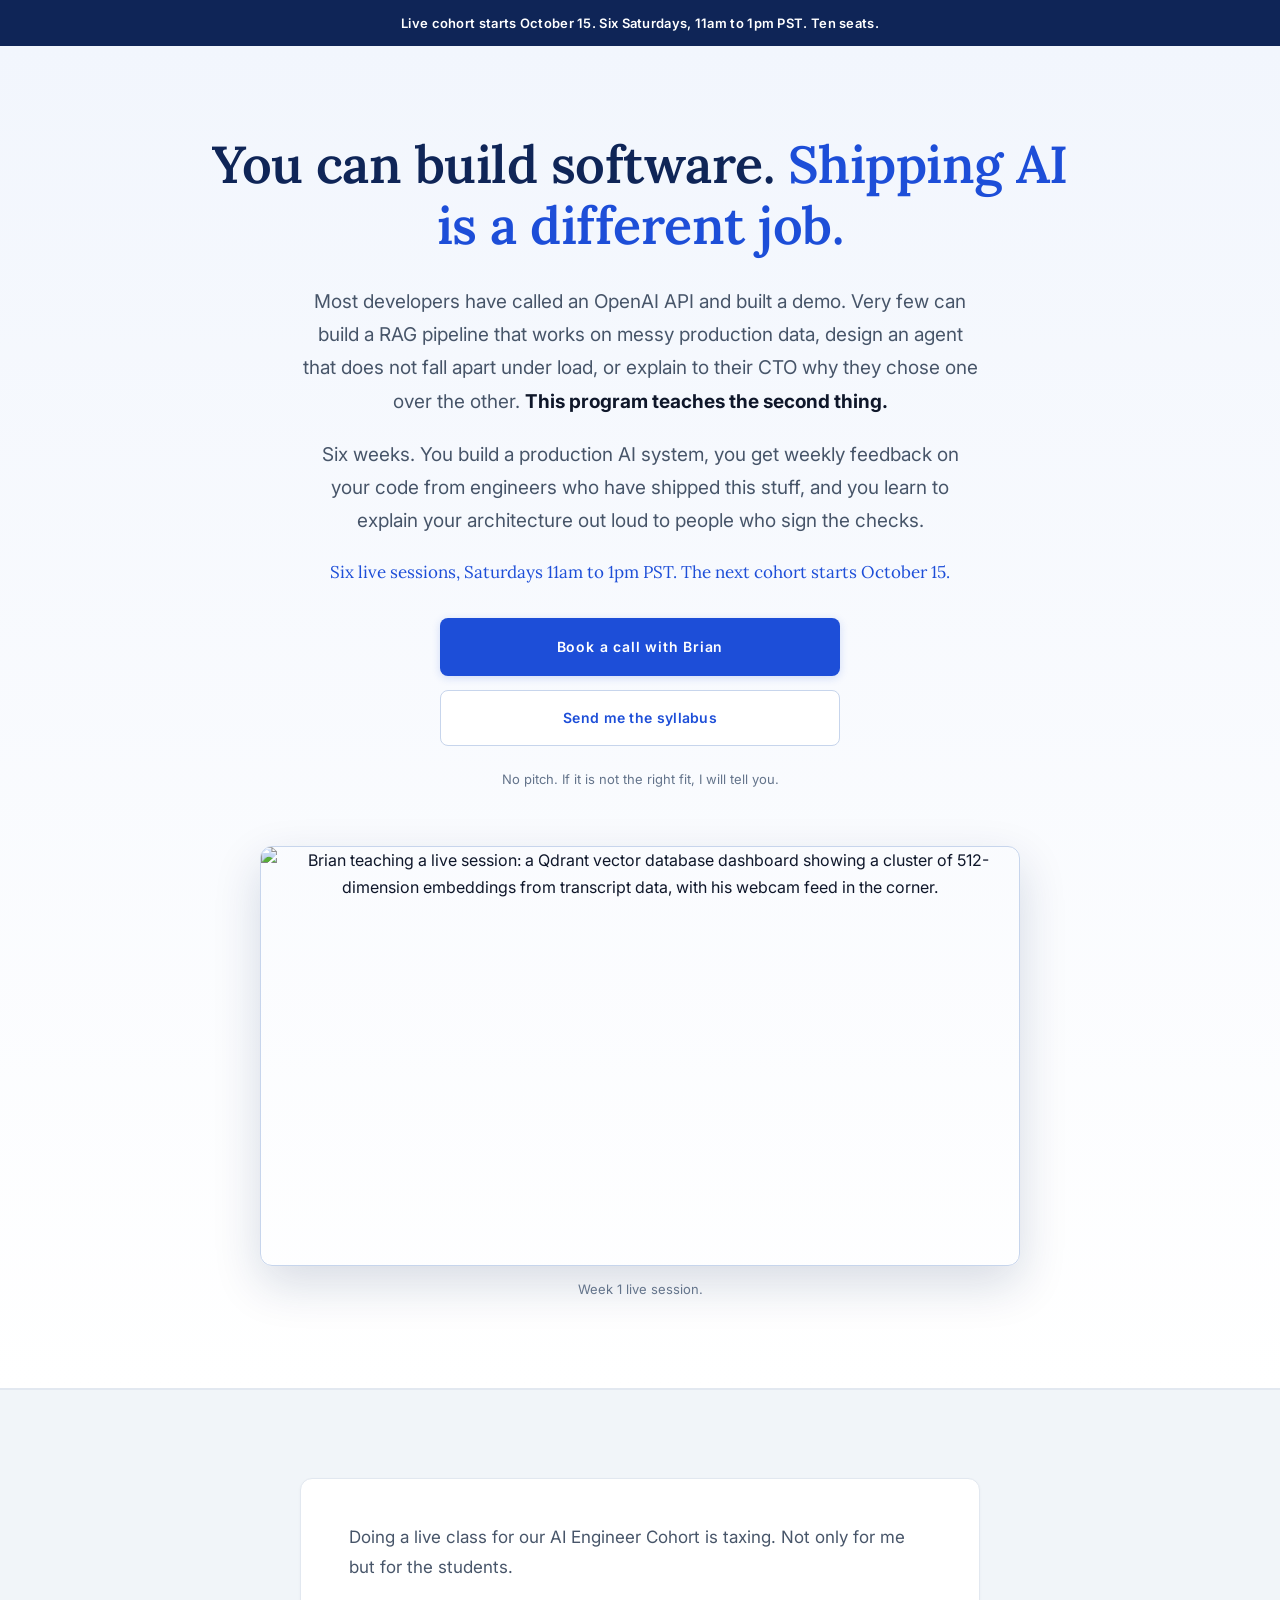
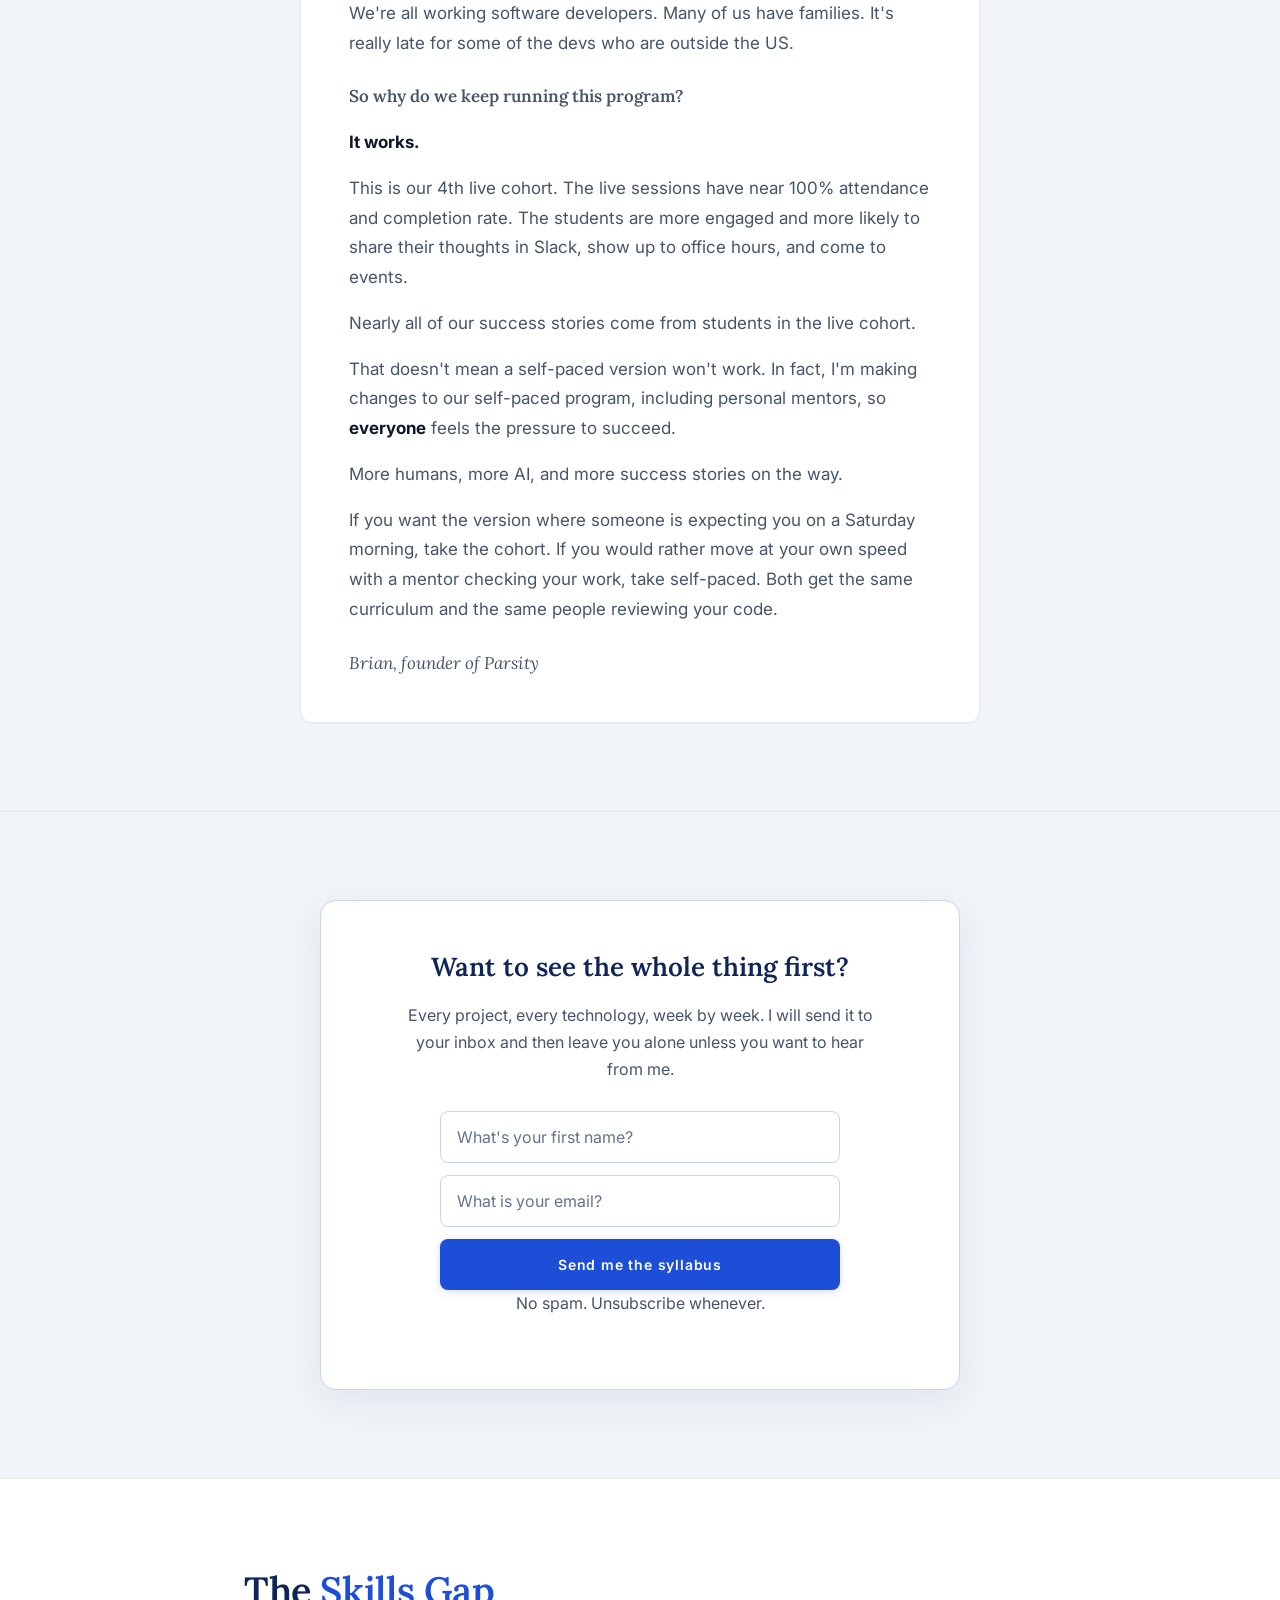
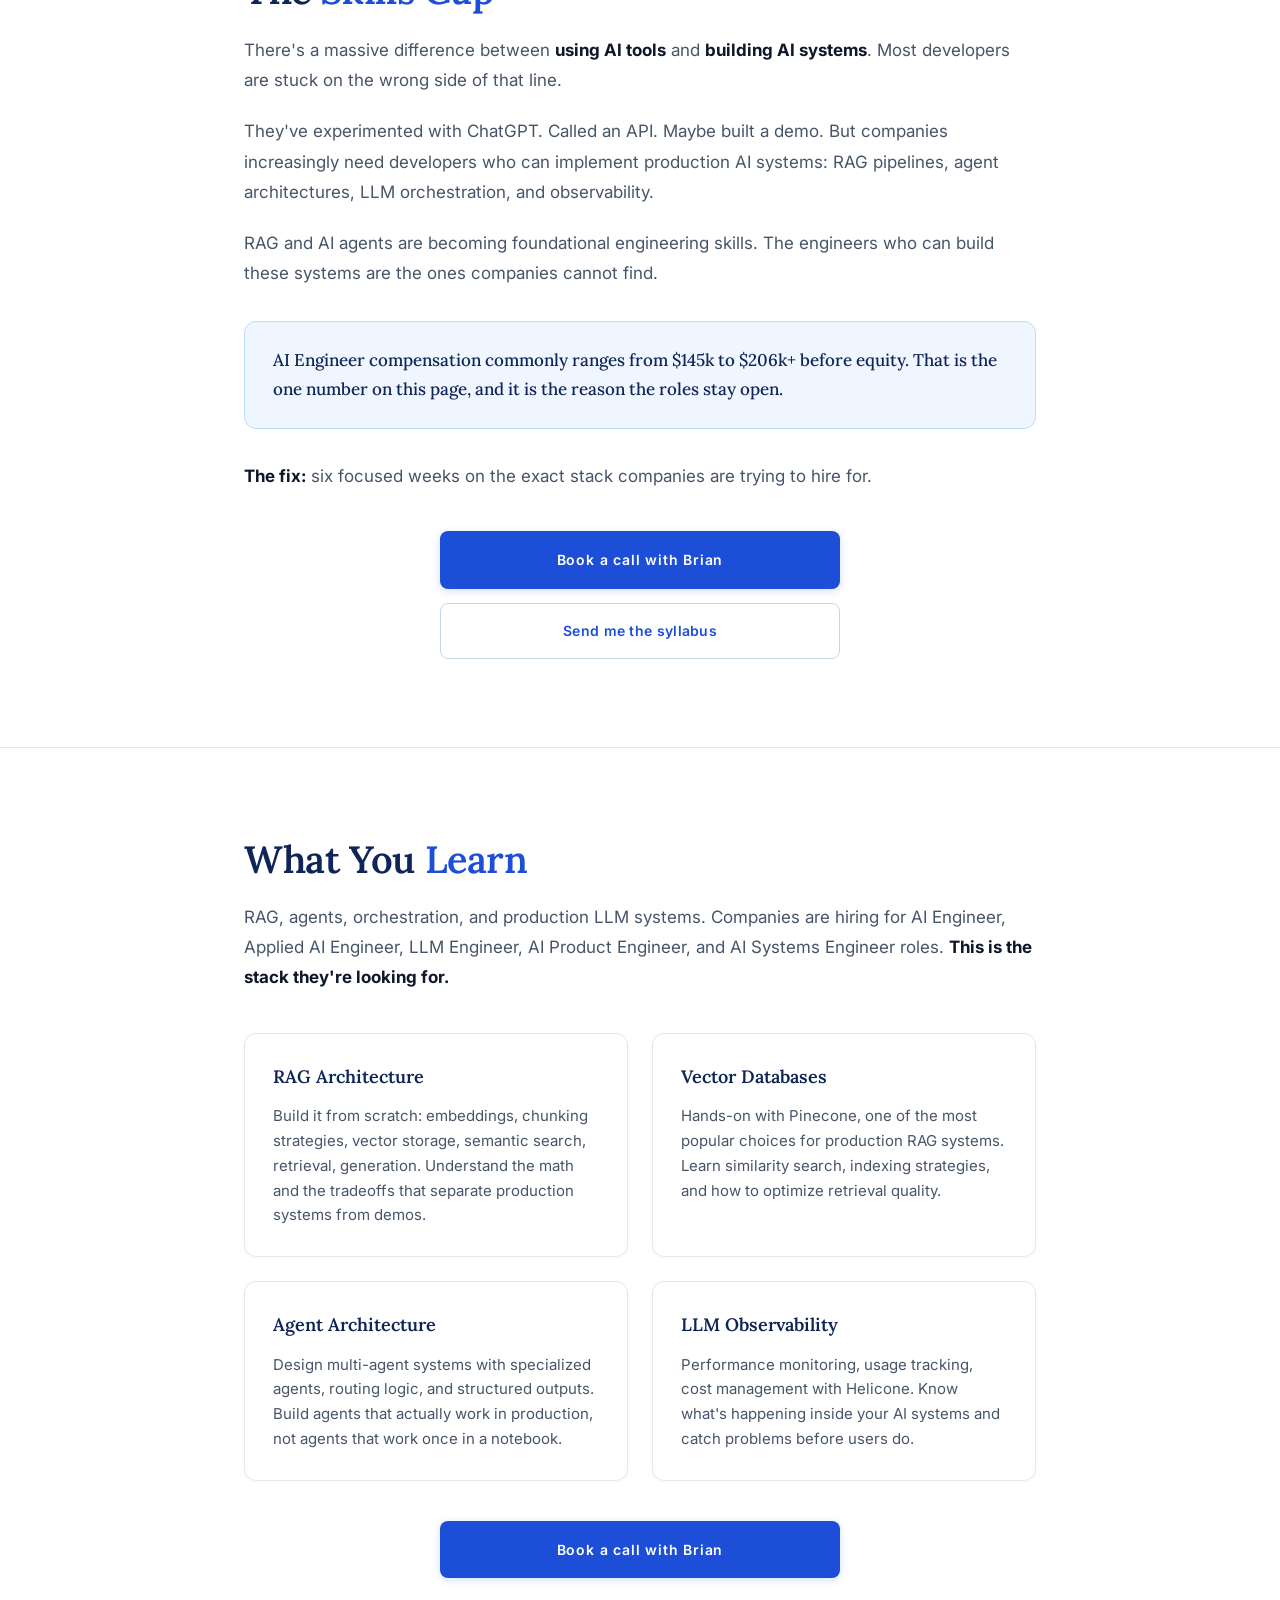
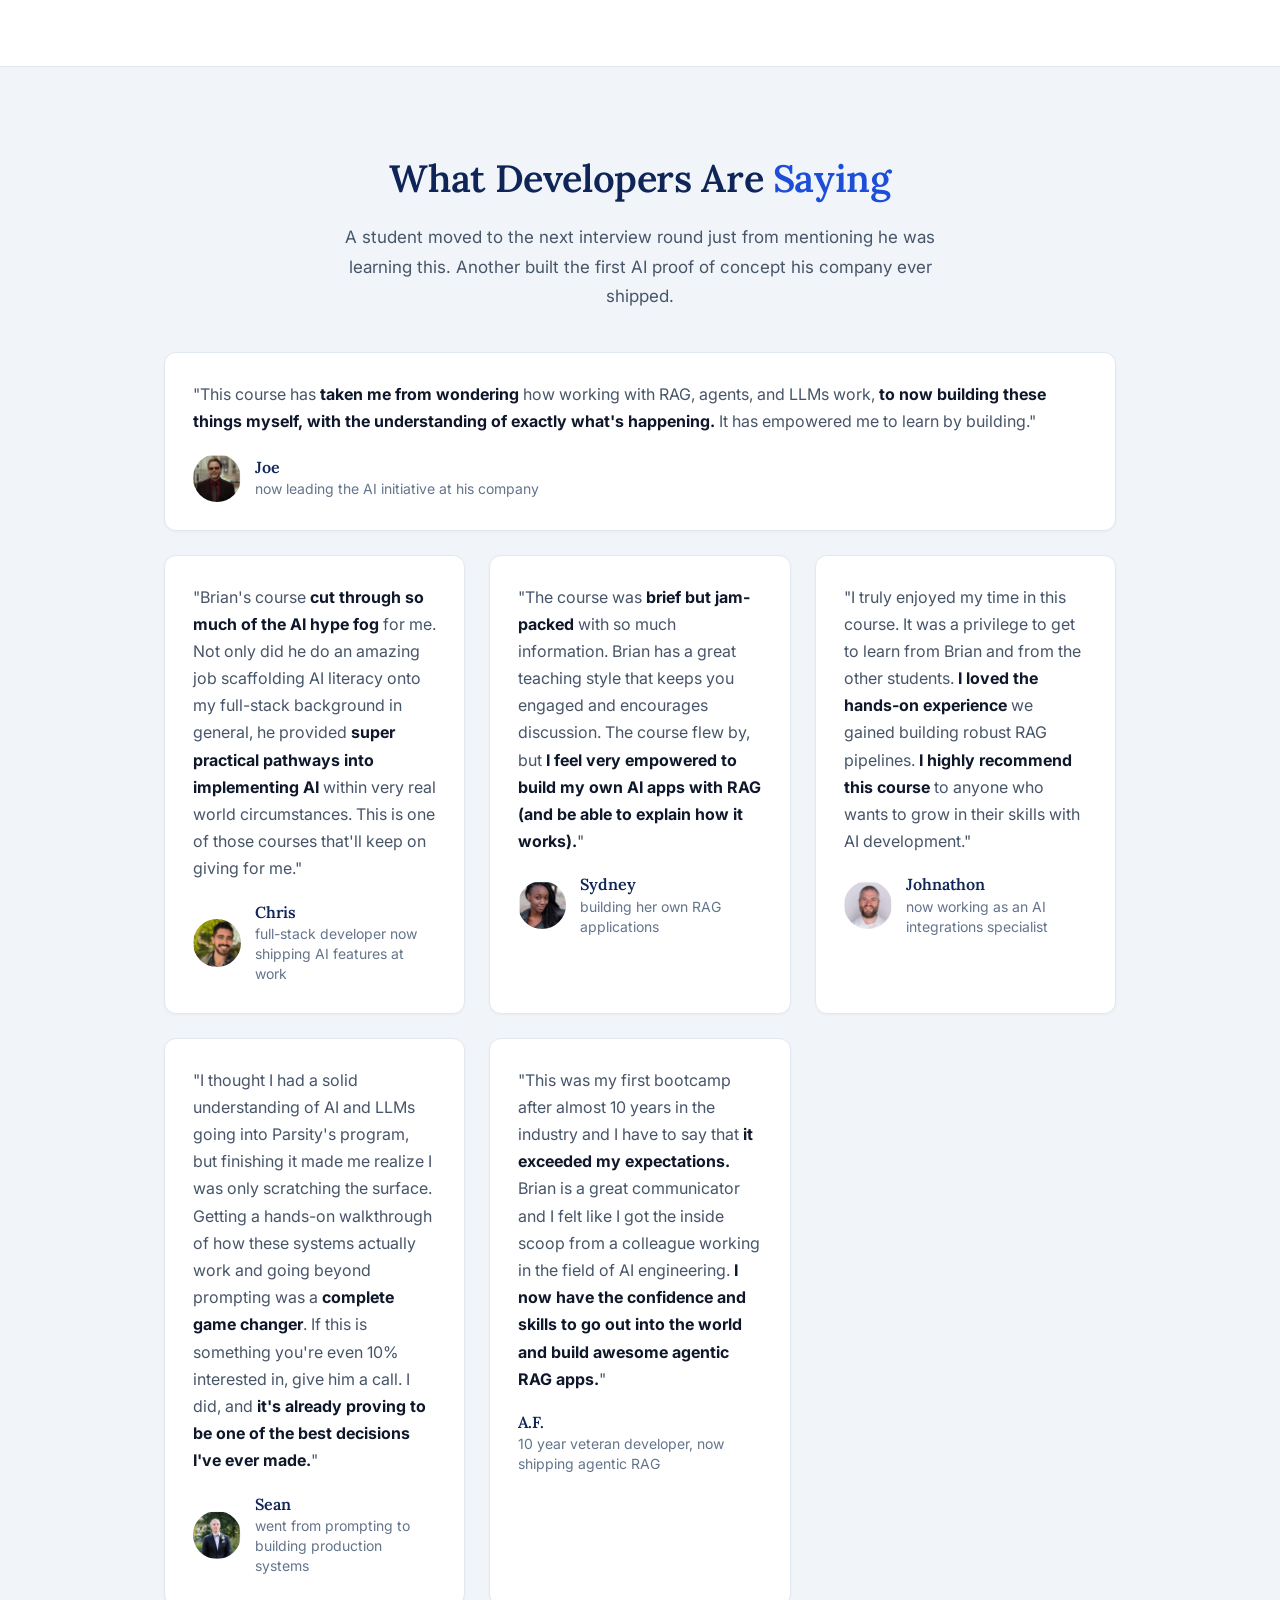
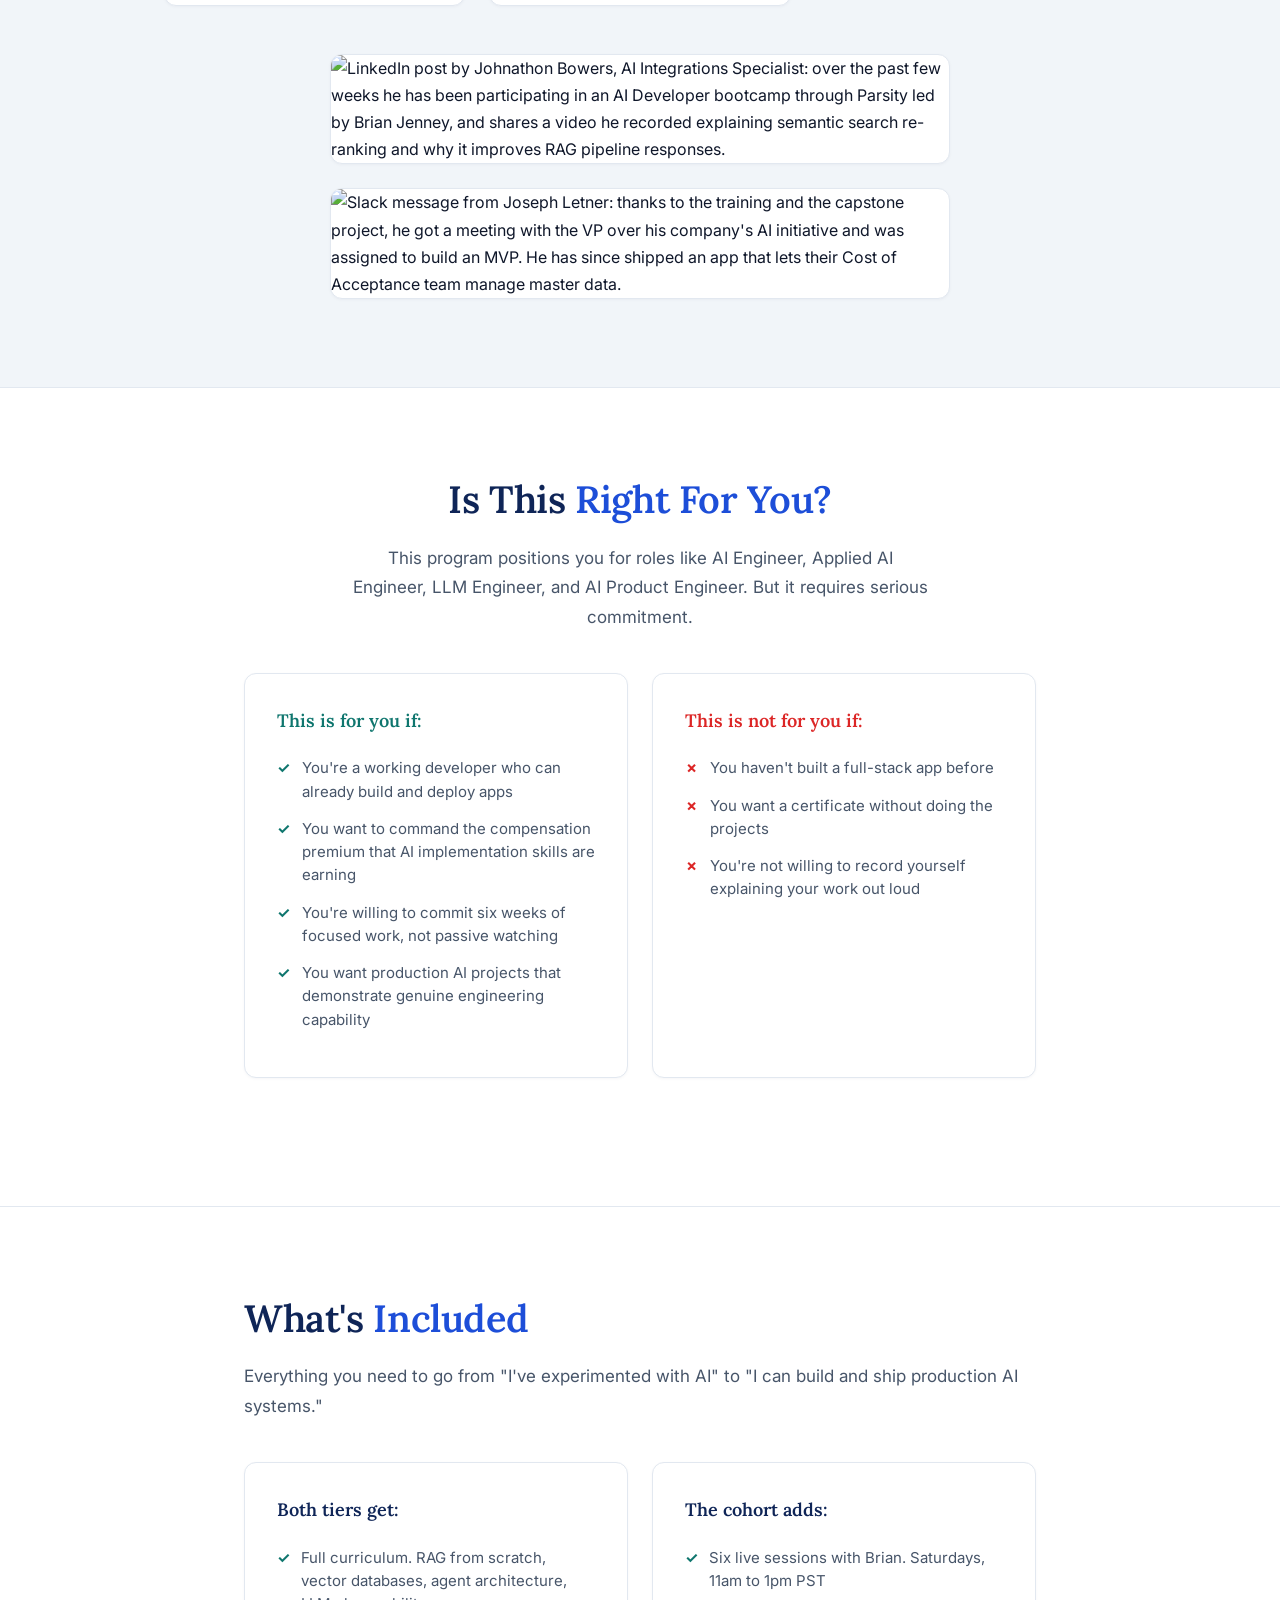
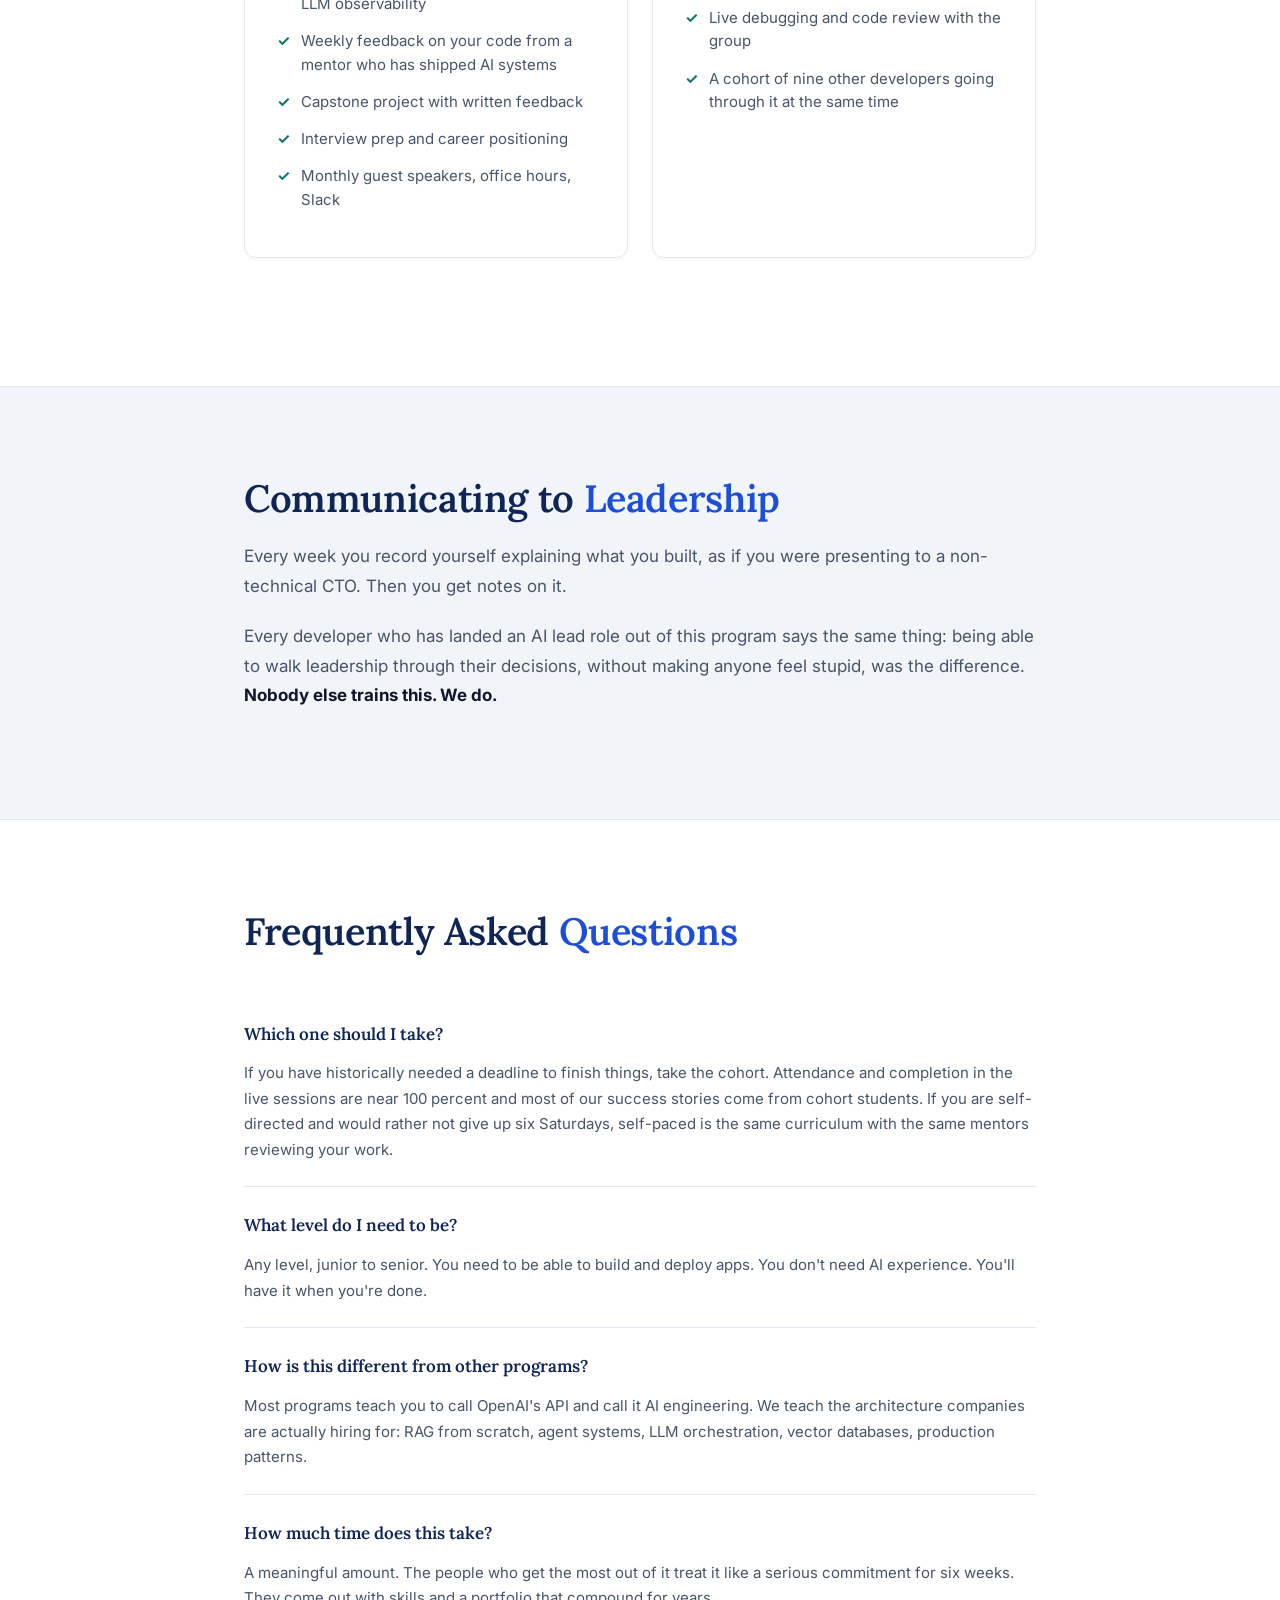
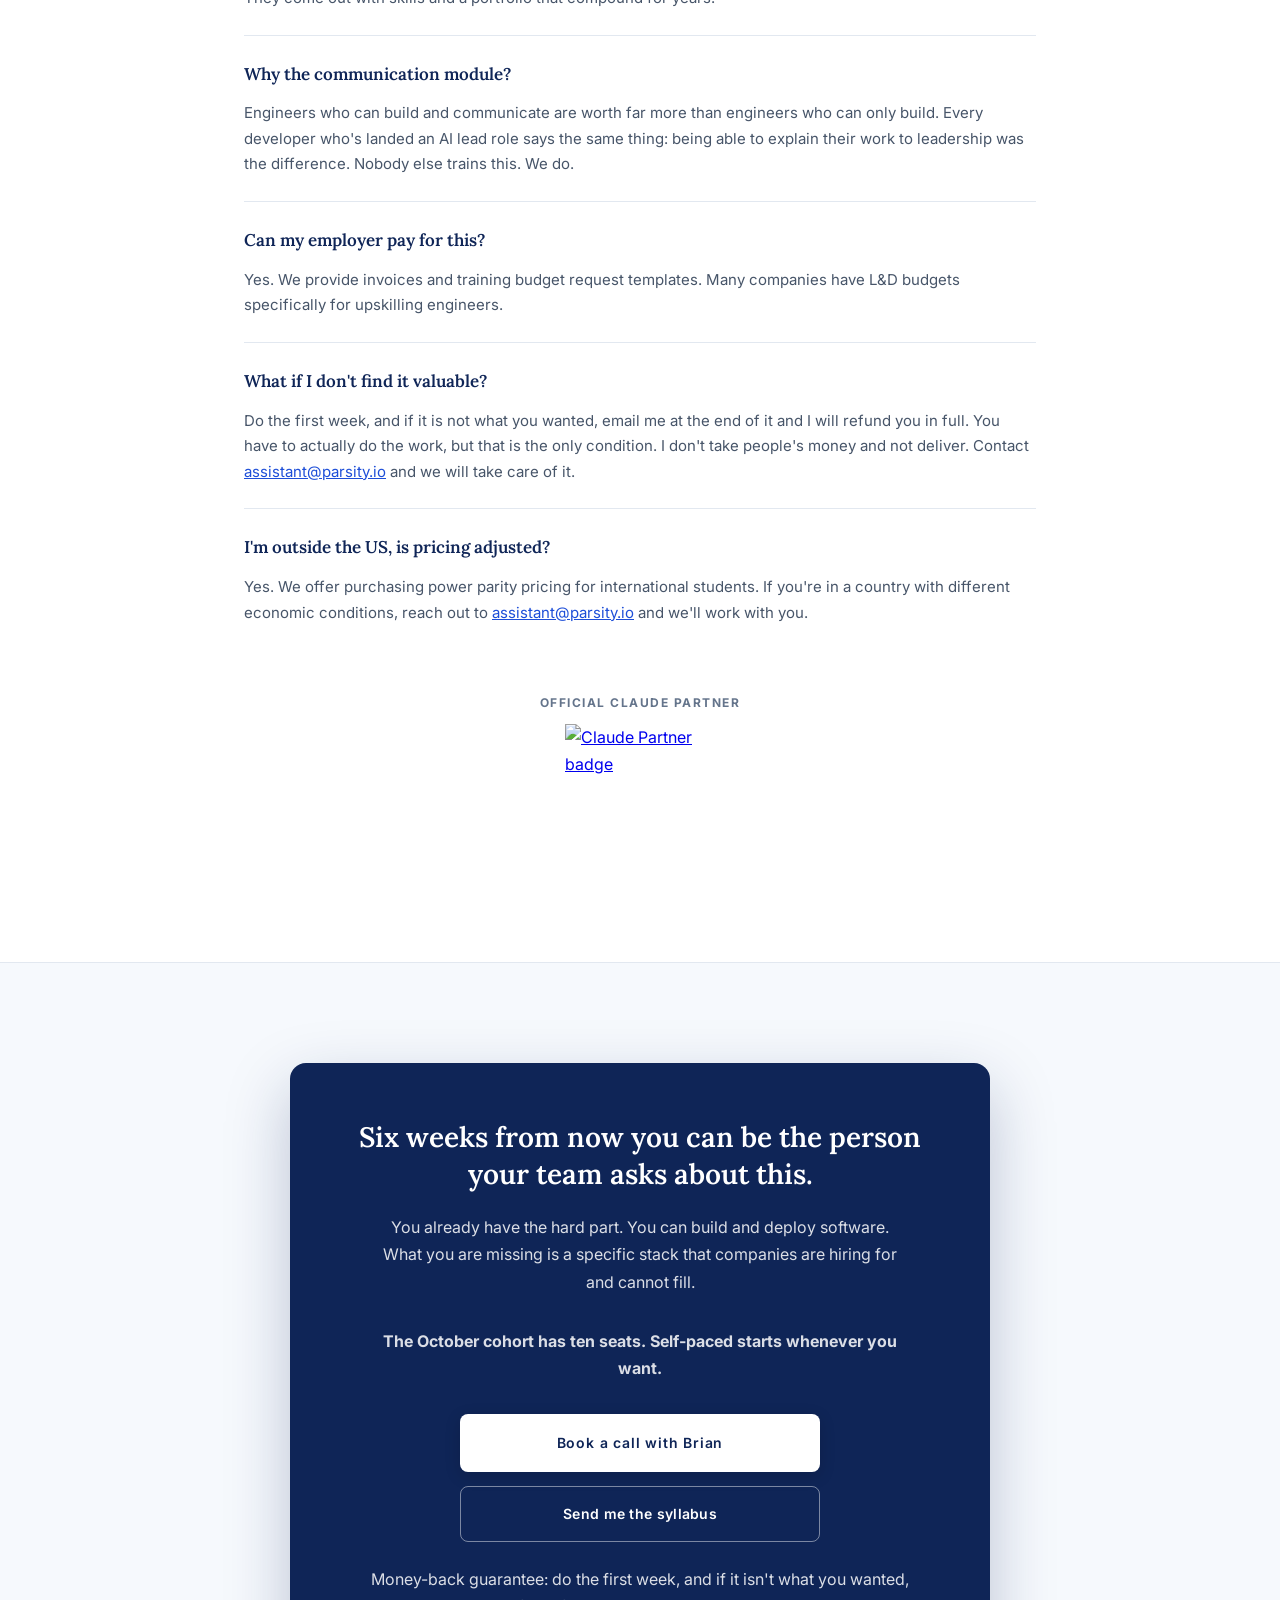
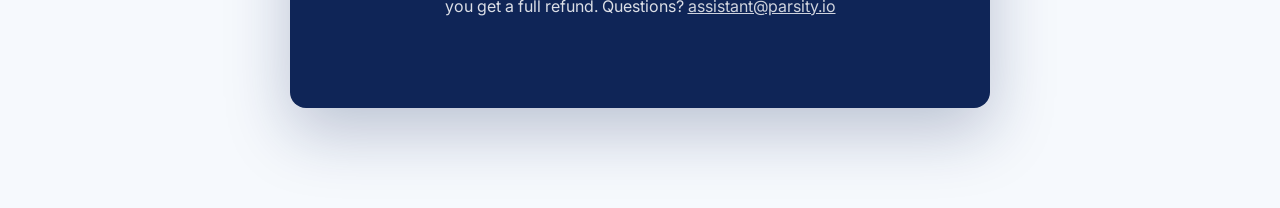
==== index.html @ 7405cf22 "Shorten hero caption to 'Week 1 live session.' Co-Authored-By: Claude Opus 5 (1M context) <noreply@a" ====
<!doctype html>
<html lang="en">
	<head>
		<meta charset="UTF-8" />
		<meta name="viewport" content="width=device-width, initial-scale=1.0" />
		<title>AI Engineering Sprint | Parsity</title>
		<link rel="preconnect" href="https://fonts.googleapis.com" />
		<link rel="preconnect" href="https://fonts.gstatic.com" crossorigin />
		<link
			href="https://fonts.googleapis.com/css2?family=Lora:ital,wght@0,500;0,600;0,700;1,500&family=Inter:wght@400;500;600;700&display=swap"
			rel="stylesheet"
		/>
		<style>
			:root {
				--accent: #1d4ed8;
				--accent-hover: #1e40af;
				--accent-dim: #eff6ff;
				--accent-mid: #bfdbfe;
				--accent-glow: rgba(29, 78, 216, 0.18);
				--secondary: #0f766e;
				--navy: #0f2557;
				--navy-2: #1e3a8a;
				--bg: #ffffff;
				--bg2: #ffffff;
				--bg3: #f1f5f9;
				--surface: #f8fafc;
				--surface-hover: #eff6ff;
				--text: #0f172a;
				--text2: #475569;
				--muted: #64748b;
				--border: #c7d5ec;
				--border-subtle: #e2e8f0;
				--gradient-start: #1d4ed8;
				--gradient-end: #1e3a8a;
				--serif: 'Lora', Georgia, 'Times New Roman', serif;
				--sans: 'Inter', -apple-system, BlinkMacSystemFont, 'Segoe UI', sans-serif;
				--mono: var(--sans);
				--warning: #b45309;
			}

			* {
				margin: 0;
				padding: 0;
				box-sizing: border-box;
			}
			html {
				scroll-behavior: smooth;
			}

			body {
				background: var(--bg);
				color: var(--text);
				font-family: var(--sans);
				line-height: 1.7;
				min-height: 100vh;
			}

			/* ── ANNOUNCE BAR ── */
			.announce-bar {
				background: var(--navy);
				padding: 12px 24px;
				text-align: center;
				font-family: var(--sans);
				font-size: 13px;
				font-weight: 600;
				letter-spacing: 0.3px;
				color: #ffffff;
			}

			.container {
				max-width: 840px;
				margin: 0 auto;
				padding: 0 24px;
			}
			.container-wide {
				max-width: 1000px;
				margin: 0 auto;
				padding: 0 24px;
			}

			/* ── HERO ── */
			.hero {
				padding: 88px 0;
				text-align: center;
				background: linear-gradient(180deg, #f2f6fd 0%, #ffffff 100%);
				border-bottom: 1px solid var(--border-subtle);
			}
			.hero-media {
				max-width: 760px;
				margin: 56px auto 0;
			}
			.hero-media img {
				display: block;
				width: 100%;
				height: auto;
				border: 1px solid var(--border);
				border-radius: 12px;
				box-shadow: 0 18px 48px rgba(15, 37, 87, 0.16);
			}
			.hero-media figcaption {
				margin-top: 12px;
				font-size: 13px;
				color: var(--muted);
			}

			.hero-headline {
				font-family: var(--serif);
				font-size: clamp(30px, 5vw, 52px);
				font-weight: 600;
				line-height: 1.18;
				letter-spacing: -0.01em;
				color: var(--navy);
				margin-bottom: 28px;
				max-width: 900px;
				margin-left: auto;
				margin-right: auto;
			}
			.hero-headline .gradient {
				color: var(--accent);
			}

			.hero-sub {
				font-size: clamp(17px, 2.2vw, 19px);
				color: var(--text2);
				max-width: 680px;
				margin: 0 auto 20px;
				line-height: 1.75;
			}
			.hero-sub strong {
				color: var(--text);
			}

			.hero-price {
				font-family: var(--serif);
				font-size: 17px;
				color: var(--accent);
				margin-bottom: 32px;
			}

			/* ── CTA BUTTONS ── */
			.cta-group {
				display: flex;
				flex-direction: column;
				align-items: center;
				gap: 14px;
				max-width: 400px;
				margin: 0 auto;
			}

			.partner-badge {
				display: flex;
				flex-direction: column;
				align-items: center;
				gap: 10px;
				margin-top: 44px;
			}
			.partner-badge-label {
				font-family: var(--sans);
				font-size: 12px;
				font-weight: 700;
				letter-spacing: 1.5px;
				text-transform: uppercase;
				color: var(--muted);
			}
			.partner-badge-embed {
				transform-origin: top center;
				animation: badge-jingle 5s ease-in-out infinite;
			}
			@keyframes badge-jingle {
				0%, 88%, 100% { transform: rotate(0deg); }
				90% { transform: rotate(-6deg); }
				93% { transform: rotate(5deg); }
				96% { transform: rotate(-3deg); }
				98% { transform: rotate(1.5deg); }
			}
			@media (prefers-reduced-motion: reduce) {
				.partner-badge-embed { animation: none; }
			}

			.cta-btn {
				display: flex;
				align-items: center;
				justify-content: center;
				gap: 10px;
				width: 100%;
				padding: 17px 28px;
				background: var(--accent);
				color: white;
				font-family: var(--sans);
				font-size: 14px;
				font-weight: 600;
				letter-spacing: 0.8px;
				border: none;
				border-radius: 8px;
				cursor: pointer;
				text-decoration: none;
				transition: all 0.2s;
				box-shadow: 0 2px 8px var(--accent-glow);
			}
			.cta-btn:hover {
				background: var(--accent-hover);
				transform: translateY(-1px);
				box-shadow: 0 8px 24px var(--accent-glow);
			}

			.cta-btn-secondary {
				display: flex;
				align-items: center;
				justify-content: center;
				gap: 10px;
				width: 100%;
				padding: 15px 28px;
				background: #ffffff;
				color: var(--accent);
				font-family: var(--sans);
				font-size: 14px;
				font-weight: 600;
				letter-spacing: 0.3px;
				border: 1px solid var(--border);
				border-radius: 8px;
				cursor: pointer;
				text-decoration: none;
				transition: all 0.2s;
			}
			.cta-btn-secondary:hover {
				background: var(--accent-dim);
				border-color: var(--accent);
			}

			.cta-note {
				font-size: 13px;
				color: var(--muted);
				text-align: center;
				margin-top: 8px;
			}

			/* ── SECTIONS ── */
			.section {
				padding: 88px 0;
				border-top: 1px solid var(--border-subtle);
			}

			.section-title {
				font-family: var(--serif);
				font-size: clamp(26px, 4vw, 38px);
				font-weight: 600;
				line-height: 1.25;
				letter-spacing: -0.01em;
				margin-bottom: 20px;
				color: var(--navy);
			}
			.section-title .gradient {
				color: var(--accent);
			}

			.section-text {
				font-size: 17px;
				color: var(--text2);
				margin-bottom: 20px;
				line-height: 1.75;
			}
			.section-text strong {
				color: var(--text);
			}

			/* ── PRICING ── */
			.pricing-grid {
				display: grid;
				grid-template-columns: repeat(auto-fit, minmax(320px, 1fr));
				gap: 24px;
				margin: 44px 0 32px;
				align-items: start;
			}

			.price-card {
				position: relative;
				background: #ffffff;
				border: 1px solid var(--border-subtle);
				border-radius: 14px;
				padding: 36px 32px;
				box-shadow: 0 1px 3px rgba(15, 37, 87, 0.04);
			}
			.price-card.featured {
				border: 2px solid var(--accent);
				box-shadow: 0 16px 44px rgba(15, 37, 87, 0.12);
			}

			.price-tag {
				position: absolute;
				top: -12px;
				left: 32px;
				background: var(--accent);
				color: #ffffff;
				font-size: 11px;
				font-weight: 700;
				letter-spacing: 1.2px;
				text-transform: uppercase;
				padding: 5px 12px;
				border-radius: 20px;
			}

			.price-card h3 {
				font-family: var(--serif);
				font-size: 21px;
				font-weight: 600;
				color: var(--navy);
				margin-bottom: 6px;
			}
			.price-amount {
				font-family: var(--serif);
				font-size: 42px;
				font-weight: 700;
				color: var(--navy);
				line-height: 1.2;
			}
			.price-terms {
				font-size: 13px;
				color: var(--muted);
				margin-bottom: 22px;
			}
			.price-lead {
				font-size: 15px;
				font-weight: 600;
				color: var(--text);
				margin-bottom: 12px;
			}

			.price-list {
				list-style: none;
				margin-bottom: 28px;
			}
			.price-list li {
				display: flex;
				align-items: flex-start;
				gap: 11px;
				font-size: 15px;
				color: var(--text2);
				margin-bottom: 12px;
				line-height: 1.55;
			}
			.price-list li::before {
				content: '✓';
				flex-shrink: 0;
				font-weight: 700;
				color: var(--secondary);
			}

			.price-fineprint {
				font-size: 12px;
				color: var(--muted);
				text-align: center;
				margin-top: 10px;
			}
			.price-alt-link {
				display: flex;
				align-items: center;
				justify-content: center;
				min-height: 44px;
				text-align: center;
				font-size: 14px;
				font-weight: 600;
				color: var(--accent);
				text-decoration: none;
				margin-top: 4px;
			}
			.price-alt-link:hover {
				text-decoration: underline;
			}

			.pricing-notes {
				display: grid;
				grid-template-columns: repeat(auto-fit, minmax(260px, 1fr));
				gap: 20px;
				background: var(--accent-dim);
				border: 1px solid var(--accent-mid);
				border-radius: 14px;
				padding: 32px;
			}
			.pricing-notes p {
				font-size: 15px;
				color: var(--text2);
				line-height: 1.65;
				margin: 0;
			}
			.pricing-notes strong {
				color: var(--navy);
			}

			/* ── PRICE COMPARISON TABLE ── */
			.price-table-wrap {
				overflow-x: auto;
				margin: 36px 0 24px;
			}
			.price-table {
				width: 100%;
				min-width: 560px;
				border-collapse: collapse;
				font-size: 15px;
			}
			.price-table th,
			.price-table td {
				text-align: left;
				padding: 16px 18px;
				border-bottom: 1px solid var(--border-subtle);
				color: var(--text2);
			}
			.price-table th {
				font-size: 12px;
				font-weight: 700;
				letter-spacing: 1px;
				text-transform: uppercase;
				color: var(--muted);
			}
			.price-table tr.ours td {
				background: var(--accent-dim);
				color: var(--text);
			}
			.price-table tr.ours td:first-child {
				font-weight: 700;
				color: var(--navy);
			}

			/* ── SKILLS GRID ── */
			.skills-grid {
				display: grid;
				grid-template-columns: repeat(auto-fit, minmax(300px, 1fr));
				gap: 24px;
				margin: 40px 0;
			}

			.skill-card {
				background: #ffffff;
				border: 1px solid var(--border-subtle);
				border-radius: 12px;
				padding: 28px;
				transition: all 0.25s;
				box-shadow: 0 1px 3px rgba(15, 37, 87, 0.04);
			}
			.skill-card:hover {
				border-color: var(--accent-mid);
				transform: translateY(-3px);
				box-shadow: 0 12px 32px rgba(15, 37, 87, 0.1);
			}

			.skill-card h4 {
				font-family: var(--serif);
				font-size: 18px;
				font-weight: 600;
				color: var(--navy);
				margin-bottom: 12px;
			}

			.skill-card p {
				font-size: 15px;
				color: var(--text2);
				line-height: 1.65;
			}
			.skill-card p strong {
				color: var(--text);
			}

			/* ── SYLLABUS DOWNLOAD ── */
			.syllabus-box {
				background: #ffffff;
				border: 1px solid var(--border);
				border-radius: 16px;
				padding: 44px 40px;
				max-width: 640px;
				margin: 0 auto;
				text-align: center;
				box-shadow: 0 12px 40px rgba(15, 37, 87, 0.08);
			}
			.syllabus-box h3 {
				font-family: var(--serif);
				font-size: 26px;
				font-weight: 600;
				color: var(--navy);
				margin-bottom: 12px;
			}
			.syllabus-box > p {
				font-size: 16px;
				color: var(--text2);
				line-height: 1.7;
				max-width: 480px;
				margin: 0 auto 28px;
			}
			.syllabus-form {
				display: flex;
				flex-direction: column;
				gap: 12px;
				max-width: 400px;
				margin: 0 auto;
			}
			.syllabus-form input[type='text'],
			.syllabus-form input[type='email'] {
				padding: 15px 16px;
				font-size: 16px;
				font-family: var(--sans);
				border: 1px solid var(--border);
				border-radius: 8px;
				background: #fff;
				color: var(--text);
				outline: none;
				transition: border-color 0.2s, box-shadow 0.2s;
			}
			.syllabus-form input:focus {
				border-color: var(--accent);
				box-shadow: 0 0 0 3px var(--accent-glow);
			}
			.syllabus-form input::placeholder {
				color: var(--muted);
			}
			.syllabus-note {
				font-size: 13px;
				color: var(--muted);
				margin-top: 14px;
			}

			/* ── FOUNDER NOTE ── */
			.founder-note {
				background: #ffffff;
				border: 1px solid var(--border-subtle);
				border-radius: 12px;
				padding: 44px 48px;
				max-width: 680px;
				margin: 0 auto;
				box-shadow: 0 1px 3px rgba(15, 37, 87, 0.04);
			}
			.founder-note p {
				font-size: 17px;
				color: var(--text2);
				line-height: 1.75;
				margin-bottom: 16px;
			}
			.founder-note p strong {
				color: var(--text);
			}
			.founder-note-q {
				font-family: var(--serif);
				font-size: 21px;
				font-weight: 600;
				color: var(--navy);
				padding-top: 8px;
			}
			.founder-note-sig {
				font-family: var(--serif);
				font-style: italic;
				color: var(--accent);
				margin-bottom: 0 !important;
				padding-top: 8px;
			}
			@media (max-width: 600px) {
				.founder-note {
					padding: 32px 24px;
				}
			}

			/* ── PROBLEM SECTION ── */
			.problem-text {
				font-size: 17px;
				color: var(--text2);
				line-height: 1.8;
				margin-bottom: 20px;
			}
			.problem-text strong {
				color: var(--text);
			}

			.problem-highlight {
				background: var(--accent-dim);
				border: 1px solid var(--accent-mid);
				padding: 24px 28px;
				margin: 32px 0;
				border-radius: 12px;
			}
			.problem-highlight p {
				font-family: var(--serif);
				font-size: 17px;
				color: var(--navy);
				font-weight: 500;
				margin: 0;
			}

			/* ── TESTIMONIALS ── */
			.quote-grid {
				display: grid;
				grid-template-columns: repeat(auto-fit, minmax(300px, 1fr));
				gap: 24px;
				margin-top: 40px;
			}

			.quote-card {
				background: #ffffff;
				border: 1px solid var(--border-subtle);
				border-radius: 12px;
				padding: 28px;
				box-shadow: 0 1px 3px rgba(15, 37, 87, 0.04);
			}
			.quote-card.wide {
				grid-column: 1 / -1;
			}
			.quote-card blockquote {
				font-size: 16px;
				color: var(--text2);
				line-height: 1.7;
				margin-bottom: 18px;
			}
			.quote-card blockquote strong {
				color: var(--text);
			}
			.quote-attr {
				display: flex;
				align-items: center;
				gap: 14px;
				font-size: 14px;
				color: var(--muted);
				line-height: 1.45;
			}
			.quote-avatar {
				flex-shrink: 0;
				width: 48px;
				height: 48px;
				border-radius: 50%;
				object-fit: cover;
				background: var(--bg3);
			}
			.quote-attr b {
				display: block;
				font-family: var(--serif);
				font-size: 16px;
				font-weight: 600;
				color: var(--navy);
			}

			.proof-shots {
				display: flex;
				flex-direction: column;
				align-items: center;
				gap: 24px;
				max-width: 620px;
				margin: 48px auto 0;
			}
			.proof-shot {
				width: 100%;
				background: #ffffff;
				border: 1px solid var(--border-subtle);
				border-radius: 12px;
				overflow: hidden;
				box-shadow: 0 1px 3px rgba(15, 37, 87, 0.04);
			}
			.proof-shot img {
				display: block;
				width: 100%;
				height: auto;
			}

			/* ── FOR YOU / NOT FOR YOU ── */
			.fit-grid {
				display: grid;
				grid-template-columns: repeat(auto-fit, minmax(300px, 1fr));
				gap: 24px;
				margin: 40px 0;
			}

			.fit-card {
				background: #ffffff;
				border: 1px solid var(--border-subtle);
				border-radius: 12px;
				padding: 32px;
				box-shadow: 0 1px 3px rgba(15, 37, 87, 0.04);
			}

			.fit-card h4 {
				font-family: var(--serif);
				font-size: 18px;
				font-weight: 600;
				margin-bottom: 20px;
			}
			.fit-card.yes h4 {
				color: var(--secondary);
			}
			.fit-card.no h4 {
				color: #dc2626;
			}

			.fit-list {
				list-style: none;
			}
			.fit-list li {
				display: flex;
				align-items: flex-start;
				gap: 12px;
				font-size: 15px;
				color: var(--text2);
				margin-bottom: 14px;
				line-height: 1.55;
			}
			.fit-list li::before {
				flex-shrink: 0;
				font-weight: 700;
			}
			.fit-card.yes .fit-list li::before {
				content: '✓';
				color: var(--secondary);
			}
			.fit-card.no .fit-list li::before {
				content: '✗';
				color: #dc2626;
			}

			/* ── INCLUDED (TIER SPLIT) ── */
			.tier-grid {
				display: grid;
				grid-template-columns: repeat(auto-fit, minmax(300px, 1fr));
				gap: 24px;
				margin: 40px 0;
			}
			.tier-card {
				background: #ffffff;
				border: 1px solid var(--border-subtle);
				border-radius: 12px;
				padding: 32px;
				box-shadow: 0 1px 3px rgba(15, 37, 87, 0.04);
			}
			.tier-card h4 {
				font-family: var(--serif);
				font-size: 18px;
				font-weight: 600;
				color: var(--navy);
				margin-bottom: 20px;
			}
			.tier-card ul {
				list-style: none;
			}
			.tier-card li {
				display: flex;
				align-items: flex-start;
				gap: 11px;
				font-size: 15px;
				color: var(--text2);
				margin-bottom: 14px;
				line-height: 1.55;
			}
			.tier-card li::before {
				content: '✓';
				flex-shrink: 0;
				font-weight: 700;
				color: var(--secondary);
			}

			/* ── FAQ ── */
			.faq-list {
				margin: 40px 0;
			}

			.faq-item {
				border-bottom: 1px solid var(--border-subtle);
				padding: 24px 0;
			}
			.faq-item:last-child {
				border-bottom: none;
			}

			.faq-item h4 {
				font-family: var(--serif);
				font-size: 17px;
				font-weight: 600;
				color: var(--navy);
				margin-bottom: 12px;
			}

			.faq-item p {
				font-size: 15px;
				color: var(--text2);
				line-height: 1.7;
			}

			/* ── BOTTOM CTA ── */
			.bottom-cta {
				padding: 100px 0;
				text-align: center;
				border-top: 1px solid var(--border-subtle);
				background: #f6f9fd;
			}

			.final-card {
				background: var(--navy);
				border-radius: 16px;
				padding: 56px 40px;
				max-width: 700px;
				margin: 0 auto;
				box-shadow: 0 24px 64px rgba(15, 37, 87, 0.25);
			}

			.final-card h3 {
				font-family: var(--serif);
				font-size: clamp(22px, 4vw, 28px);
				font-weight: 600;
				color: white;
				margin-bottom: 20px;
				line-height: 1.35;
			}

			.final-card p {
				color: rgba(255, 255, 255, 0.85);
				font-size: 16px;
				margin-bottom: 32px;
				line-height: 1.7;
				max-width: 540px;
				margin-left: auto;
				margin-right: auto;
			}

			.final-btn-group {
				display: flex;
				flex-direction: column;
				gap: 14px;
				max-width: 360px;
				margin: 0 auto;
			}

			.final-btn {
				display: inline-flex;
				align-items: center;
				justify-content: center;
				gap: 10px;
				padding: 17px 32px;
				background: white;
				color: var(--navy);
				font-family: var(--sans);
				font-size: 14px;
				font-weight: 600;
				letter-spacing: 0.8px;
				border: none;
				border-radius: 8px;
				cursor: pointer;
				text-decoration: none;
				transition: all 0.2s;
				box-shadow: 0 4px 16px rgba(0, 0, 0, 0.15);
			}
			.final-btn:hover {
				transform: translateY(-2px);
				box-shadow: 0 12px 32px rgba(0, 0, 0, 0.25);
			}

			.final-btn-alt {
				display: inline-flex;
				align-items: center;
				justify-content: center;
				gap: 10px;
				padding: 15px 32px;
				background: transparent;
				color: white;
				font-family: var(--sans);
				font-size: 14px;
				font-weight: 600;
				letter-spacing: 0.3px;
				border: 1px solid rgba(255, 255, 255, 0.45);
				border-radius: 8px;
				cursor: pointer;
				text-decoration: none;
				transition: all 0.2s;
			}
			.final-btn-alt:hover {
				background: rgba(255, 255, 255, 0.12);
			}

			.final-note {
				font-size: 13px;
				color: rgba(255, 255, 255, 0.65);
				margin-top: 24px;
			}

			/* ── RESPONSIVE ── */
			@media (max-width: 768px) {
				.hero {
					padding: 64px 0;
				}
				.section {
					padding: 64px 0;
				}
				.skills-grid {
					grid-template-columns: 1fr;
				}
				.final-card {
					padding: 40px 24px;
				}
				.fit-grid {
					grid-template-columns: 1fr;
				}
				.pricing-notes {
					padding: 24px;
				}
			}

			@media (max-width: 480px) {
				.hero-headline {
					font-size: 28px;
				}
				.hero-sub {
					font-size: 16px;
				}
				.price-card {
					padding: 32px 22px;
				}
				.announce-bar {
					font-size: 12px;
					padding: 10px 16px;
				}
			}
		</style>
	</head>
	<body>
		<!-- ─────────── ANNOUNCE BAR ─────────── -->
		<div class="announce-bar">
			Live cohort starts October 15. Six Saturdays, 11am to 1pm PST. Ten seats.
		</div>

		<!-- ─────────── HERO ─────────── -->
		<section class="hero">
			<div class="container-wide">
				<h1 class="hero-headline">
					You can build software. <span class="gradient">Shipping AI is a different job.</span>
				</h1>

				<p class="hero-sub">
					Most developers have called an OpenAI API and built a demo. Very few can build a RAG pipeline that works on messy production data, design an agent that does not fall apart under load, or explain to their CTO why they chose one over the other. <strong>This program teaches the second thing.</strong>
				</p>

				<p class="hero-sub">
					Six weeks. You build a production AI system, you get weekly feedback on your code from engineers who have shipped this stuff, and you learn to explain your architecture out loud to people who sign the checks.
				</p>

				<p class="hero-price">
					Six live sessions, Saturdays 11am to 1pm PST. The next cohort starts October 15.
				</p>

				<div class="cta-group">
					<a href="https://calendly.com/brianjenney83/15-minute-meeting-your-web-dev-roadmap-clone" target="_blank" rel="noopener" class="cta-btn">
						Book a call with Brian
					</a>
					<a href="#syllabus" class="cta-btn-secondary">
						Send me the syllabus
					</a>
					<p class="cta-note">No pitch. If it is not the right fit, I will tell you.</p>
				</div>

				<figure class="hero-media">
					<img src="https://kajabi-storefronts-production.kajabi-cdn.com/kajabi-storefronts-production/file-uploads/themes/2164183145/settings_images/316b55e-c5d6-4315-3d73-1b582aa4a_78acea11-25bf-4e23-9289-3bd7f173428b.png" width="910" height="502" alt="Brian teaching a live session: a Qdrant vector database dashboard showing a cluster of 512-dimension embeddings from transcript data, with his webcam feed in the corner." />
					<figcaption>Week 1 live session.</figcaption>
				</figure>
			</div>
		</section>

		<!-- ─────────── FOUNDER NOTE ─────────── -->
		<section class="section" style="background: var(--bg3);">
			<div class="container">
				<div class="founder-note">
					<p>Doing a live class for our AI Engineer Cohort is taxing. Not only for me but for the students.</p>
					<p>We're all working software developers. Many of us have families. It's really late for some of the devs who are outside the US.</p>
					<p class="founder-note-q">So why do we keep running this program?</p>
					<p><strong>It works.</strong></p>
					<p>This is our 4th live cohort. The live sessions have near 100% attendance and completion rate. The students are more engaged and more likely to share their thoughts in Slack, show up to office hours, and come to events.</p>
					<p>Nearly all of our success stories come from students in the live cohort.</p>
					<p>That doesn't mean a self-paced version won't work. In fact, I'm making changes to our self-paced program, including personal mentors, so <strong>everyone</strong> feels the pressure to succeed.</p>
					<p>More humans, more AI, and more success stories on the way.</p>
					<p>If you want the version where someone is expecting you on a Saturday morning, take the cohort. If you would rather move at your own speed with a mentor checking your work, take self-paced. Both get the same curriculum and the same people reviewing your code.</p>
					<p class="founder-note-sig">Brian, founder of Parsity</p>
				</div>
			</div>
		</section>

		<!-- PRICING HIDDEN pending new pricing. Restore by uncommenting.
		     Contains: Two ways in ($2,700 / $6,000), $97 deposit CTAs,
		     guarantee/employer/PPP notes, and the price comparison table.

		
		<section class="section" id="pricing">
			<div class="container-wide">
				<h2 class="section-title" style="text-align: center">
					Two ways <span class="gradient">in</span>
				</h2>

				<div class="pricing-grid">
					<div class="price-card">
						<h3>Self-Paced</h3>
						<div class="price-amount">$2,700</div>
						<p class="price-terms">One time, or payment plans from one to six months.</p>
						<ul class="price-list">
							<li>Full curriculum, start whenever you want</li>
							<li>5 one-hour sessions with a mentor</li>
							<li>Weekly homework with written feedback</li>
							<li>Capstone project with feedback</li>
							<li>Monthly guest speakers and office hours</li>
							<li>Slack access</li>
						</ul>
						<a href="https://buy.stripe.com/dRmfZhgrv7aIchba1N4wM0r" class="cta-btn">Hold my spot for $97</a>
						<p class="price-fineprint">Refundable. Applies to your tuition.</p>
						<a href="https://buy.stripe.com/8x228ra37fHe6WRc9V4wM0j" class="price-alt-link">Or pay in full</a>
					</div>

					<div class="price-card featured">
						<span class="price-tag">Most popular</span>
						<h3>Live Cohort</h3>
						<div class="price-amount">$6,000</div>
						<p class="price-terms">One time, or payment plans from one to six months. Ten seats.</p>
						<p class="price-lead">Everything in self-paced, plus:</p>
						<ul class="price-list">
							<li>Six live sessions taught by Brian, Saturdays 11am to 1pm PST</li>
							<li>Starts October 15</li>
							<li>Live code review and debugging with the group</li>
						</ul>
						<a href="https://buy.stripe.com/dRmfZhgrv7aIchba1N4wM0r" class="cta-btn">Hold my seat for $97</a>
						<p class="price-fineprint">Refundable until the cohort starts. Applies to your tuition.</p>
						<a href="https://buy.stripe.com/dRmdR90sxfHea931vh4wM0k" class="price-alt-link">Or pay in full</a>
					</div>
				</div>

				<div class="pricing-notes">
					<p><strong>Do the first week. If it is not what you wanted, I will give you your money back.</strong> Put in the work, and if it is not worth it, tell me at the end of week one and I refund you in full. I do not take people's money and not deliver.</p>
					<p><strong>Your employer can probably pay for this.</strong> We provide invoices and a training budget request template. A lot of students go this route and it works.</p>
					<p><strong>Outside the US?</strong> We do purchasing power parity pricing. Email <a href="mailto:assistant@parsity.io" style="color: var(--accent);">assistant@parsity.io</a> and we will sort it out.</p>
				</div>
			</div>
		</section>

		
		<section class="section">
			<div class="container">
				<h2 class="section-title">
					What everyone else <span class="gradient">charges</span>
				</h2>

				<div class="price-table-wrap">
					<table class="price-table">
						<thead>
							<tr>
								<th></th>
								<th>Cost</th>
								<th>Format</th>
							</tr>
						</thead>
						<tbody>
							<tr class="ours">
								<td>Parsity self-paced</td>
								<td>$2,700</td>
								<td>Remote, start anytime</td>
							</tr>
							<tr class="ours">
								<td>Parsity live cohort</td>
								<td>$6,000</td>
								<td>Remote, six Saturdays</td>
							</tr>
							<tr>
								<td>Other AI bootcamps</td>
								<td>$5,000 to $15,000</td>
								<td>Most require relocating to SF or NY</td>
							</tr>
							<tr>
								<td>CS or AI degree</td>
								<td>$20,000 to $60,000</td>
								<td>18 to 24 months</td>
							</tr>
						</tbody>
					</table>
				</div>

				<p class="section-text">
					We are not cheaper because we cut the curriculum. We are cheaper because there is no campus, no admissions department, and no sales floor. The money goes to engineers who review your code.
				</p>
			</div>
		</section>

		-->

		<!-- ─────────── SYLLABUS DOWNLOAD ─────────── -->
		<section class="section" id="syllabus" style="background: var(--bg3);">
			<div class="container">
				<div class="syllabus-box">
					<h3>Want to see the whole thing first?</h3>
					<p>
						Every project, every technology, week by week. I will send it to your inbox and then leave you alone unless you want to hear from me.
					</p>
					<form data-parsley-validate="true" data-kjb-disable-on-submit="true" action="https://www.parsity.io/forms/2149652300/form_submissions" accept-charset="UTF-8" method="post" novalidate="" class="syllabus-form">
						<input type="hidden" name="authenticity_token" value="" autocomplete="off">
						<input type="text" name="website_url" autofill="off" placeholder="Skip this field" style="display: none;">
						<input type="hidden" name="kjb_fk_checksum" autofill="off" value="">
						<input type="text" name="form_submission[name]" value="" required="required" placeholder="What's your first name?">
						<input required="required" placeholder="What is your email?" type="email" name="form_submission[email]">
						<button type="submit" class="cta-btn">
							Send me the syllabus
						</button>
					</form>
					<p class="syllabus-note">No spam. Unsubscribe whenever.</p>
				</div>
			</div>
		</section>

		<!-- ─────────── THE SKILLS GAP ─────────── -->
		<section class="section">
			<div class="container">
				<h2 class="section-title">
					The <span class="gradient">Skills Gap</span>
				</h2>
				<p class="problem-text">
					There's a massive difference between <strong>using AI tools</strong> and <strong>building AI systems</strong>. Most developers are stuck on the wrong side of that line.
				</p>
				<p class="problem-text">
					They've experimented with ChatGPT. Called an API. Maybe built a demo. But companies increasingly need developers who can implement production AI systems: RAG pipelines, agent architectures, LLM orchestration, and observability.
				</p>
				<p class="problem-text">
					RAG and AI agents are becoming foundational engineering skills. The engineers who can build these systems are the ones companies cannot find.
				</p>

				<div class="problem-highlight">
					<p>AI Engineer compensation commonly ranges from $145k to $206k+ before equity. That is the one number on this page, and it is the reason the roles stay open.</p>
				</div>

				<p class="problem-text">
					<strong>The fix:</strong> six focused weeks on the exact stack companies are trying to hire for.
				</p>

				<div class="cta-group" style="margin-top: 40px;">
					<a href="https://calendly.com/brianjenney83/15-minute-meeting-your-web-dev-roadmap-clone" target="_blank" rel="noopener" class="cta-btn">
						Book a call with Brian
					</a>
					<a href="#syllabus" class="cta-btn-secondary">
						Send me the syllabus
					</a>
				</div>
			</div>
		</section>

		<!-- ─────────── WHAT YOU LEARN ─────────── -->
		<section class="section">
			<div class="container">
				<h2 class="section-title">
					What You <span class="gradient">Learn</span>
				</h2>
				<p class="section-text">
					RAG, agents, orchestration, and production LLM systems. Companies are hiring for AI Engineer, Applied AI Engineer, LLM Engineer, AI Product Engineer, and AI Systems Engineer roles. <strong>This is the stack they're looking for.</strong>
				</p>

				<div class="skills-grid">
					<div class="skill-card">
						<h4>RAG Architecture</h4>
						<p>
							Build it from scratch: embeddings, chunking strategies, vector storage, semantic search, retrieval, generation. Understand the math and the tradeoffs that separate production systems from demos.
						</p>
					</div>
					<div class="skill-card">
						<h4>Vector Databases</h4>
						<p>
							Hands-on with Pinecone, one of the most popular choices for production RAG systems. Learn similarity search, indexing strategies, and how to optimize retrieval quality.
						</p>
					</div>
					<div class="skill-card">
						<h4>Agent Architecture</h4>
						<p>
							Design multi-agent systems with specialized agents, routing logic, and structured outputs. Build agents that actually work in production, not agents that work once in a notebook.
						</p>
					</div>
					<div class="skill-card">
						<h4>LLM Observability</h4>
						<p>
							Performance monitoring, usage tracking, cost management with Helicone. Know what's happening inside your AI systems and catch problems before users do.
						</p>
					</div>
				</div>

				<div class="cta-group" style="margin-top: 40px;">
					<a href="https://calendly.com/brianjenney83/15-minute-meeting-your-web-dev-roadmap-clone" target="_blank" rel="noopener" class="cta-btn">
						Book a call with Brian
					</a>
				</div>
			</div>
		</section>

		<!-- ─────────── TESTIMONIALS ─────────── -->
		<section class="section" style="background: var(--bg3);">
			<div class="container-wide">
				<h2 class="section-title" style="text-align: center">
					What Developers Are <span class="gradient">Saying</span>
				</h2>
				<p class="section-text" style="text-align: center; max-width: 620px; margin: 0 auto;">
					A student moved to the next interview round just from mentioning he was learning this. Another built the first AI proof of concept his company ever shipped.
				</p>

				<div class="quote-grid">
					<div class="quote-card wide">
						<blockquote>
							"This course has <strong>taken me from wondering</strong> how working with RAG, agents, and LLMs work, <strong>to now building these things myself, with the understanding of exactly what's happening.</strong> It has empowered me to learn by building."
						</blockquote>
						<div class="quote-attr">
							<img class="quote-avatar" src="[data-uri]" alt="" width="48" height="48" />
							<div><b>Joe</b>now leading the AI initiative at his company</div>
						</div>
					</div>

					<div class="quote-card">
						<blockquote>
							"Brian's course <strong>cut through so much of the AI hype fog</strong> for me. Not only did he do an amazing job scaffolding AI literacy onto my full-stack background in general, he provided <strong>super practical pathways into implementing AI</strong> within very real world circumstances. This is one of those courses that'll keep on giving for me."
						</blockquote>
						<div class="quote-attr">
							<img class="quote-avatar" src="[data-uri]" alt="" width="48" height="48" />
							<div><b>Chris</b>full-stack developer now shipping AI features at work</div>
						</div>
					</div>

					<div class="quote-card">
						<blockquote>
							"The course was <strong>brief but jam-packed</strong> with so much information. Brian has a great teaching style that keeps you engaged and encourages discussion. The course flew by, but <strong>I feel very empowered to build my own AI apps with RAG (and be able to explain how it works).</strong>"
						</blockquote>
						<div class="quote-attr">
							<img class="quote-avatar" src="[data-uri]" alt="" width="48" height="48" />
							<div><b>Sydney</b>building her own RAG applications</div>
						</div>
					</div>

					<div class="quote-card">
						<blockquote>
							"I truly enjoyed my time in this course. It was a privilege to get to learn from Brian and from the other students. <strong>I loved the hands-on experience</strong> we gained building robust RAG pipelines. <strong>I highly recommend this course</strong> to anyone who wants to grow in their skills with AI development."
						</blockquote>
						<div class="quote-attr">
							<img class="quote-avatar" src="[data-uri]" alt="" width="48" height="48" />
							<div><b>Johnathon</b>now working as an AI integrations specialist</div>
						</div>
					</div>

					<div class="quote-card">
						<blockquote>
							"I thought I had a solid understanding of AI and LLMs going into Parsity's program, but finishing it made me realize I was only scratching the surface. Getting a hands-on walkthrough of how these systems actually work and going beyond prompting was a <strong>complete game changer</strong>. If this is something you're even 10% interested in, give him a call. I did, and <strong>it's already proving to be one of the best decisions I've ever made.</strong>"
						</blockquote>
						<div class="quote-attr">
							<img class="quote-avatar" src="[data-uri]" alt="" width="48" height="48" />
							<div><b>Sean</b>went from prompting to building production systems</div>
						</div>
					</div>

					<div class="quote-card">
						<blockquote>
							"This was my first bootcamp after almost 10 years in the industry and I have to say that <strong>it exceeded my expectations.</strong> Brian is a great communicator and I felt like I got the inside scoop from a colleague working in the field of AI engineering. <strong>I now have the confidence and skills to go out into the world and build awesome agentic RAG apps.</strong>"
						</blockquote>
						<div class="quote-attr">
							<div><b>A.F.</b>10 year veteran developer, now shipping agentic RAG</div>
						</div>
					</div>
				</div>

				<div class="proof-shots">
					<div class="proof-shot">
						<img src="https://kajabi-storefronts-production.kajabi-cdn.com/kajabi-storefronts-production//sites/2148415899/images/1c93705a-5876-454c-aab0-a98101fbd5be.png" loading="lazy" alt="LinkedIn post by Johnathon Bowers, AI Integrations Specialist: over the past few weeks he has been participating in an AI Developer bootcamp through Parsity led by Brian Jenney, and shares a video he recorded explaining semantic search re-ranking and why it improves RAG pipeline responses." />
					</div>
					<div class="proof-shot">
						<img src="https://kajabi-storefronts-production.kajabi-cdn.com/kajabi-storefronts-production//sites/2148415899/images/3dde2a04-0ac2-4cae-a011-f921d6abb9e9.png" loading="lazy" alt="Slack message from Joseph Letner: thanks to the training and the capstone project, he got a meeting with the VP over his company's AI initiative and was assigned to build an MVP. He has since shipped an app that lets their Cost of Acceptance team manage master data." />
					</div>
				</div>
			</div>
		</section>

		<!-- ─────────── THIS IS FOR YOU / NOT FOR YOU ─────────── -->
		<section class="section">
			<div class="container">
				<h2 class="section-title" style="text-align: center">
					Is This <span class="gradient">Right For You?</span>
				</h2>
				<p class="section-text" style="text-align: center; max-width: 580px; margin: 0 auto 40px;">
					This program positions you for roles like AI Engineer, Applied AI Engineer, LLM Engineer, and AI Product Engineer. But it requires serious commitment.
				</p>

				<div class="fit-grid">
					<div class="fit-card yes">
						<h4>This is for you if:</h4>
						<ul class="fit-list">
							<li>You're a working developer who can already build and deploy apps</li>
							<li>You want to command the compensation premium that AI implementation skills are earning</li>
							<li>You're willing to commit six weeks of focused work, not passive watching</li>
							<li>You want production AI projects that demonstrate genuine engineering capability</li>
						</ul>
					</div>
					<div class="fit-card no">
						<h4>This is not for you if:</h4>
						<ul class="fit-list">
							<li>You haven't built a full-stack app before</li>
							<li>You want a certificate without doing the projects</li>
							<li>You're not willing to record yourself explaining your work out loud</li>
						</ul>
					</div>
				</div>
			</div>
		</section>

		<!-- ─────────── WHAT'S INCLUDED ─────────── -->
		<section class="section">
			<div class="container">
				<h2 class="section-title">
					What's <span class="gradient">Included</span>
				</h2>
				<p class="section-text">
					Everything you need to go from "I've experimented with AI" to "I can build and ship production AI systems."
				</p>

				<div class="tier-grid">
					<div class="tier-card">
						<h4>Both tiers get:</h4>
						<ul>
							<li>Full curriculum. RAG from scratch, vector databases, agent architecture, LLM observability</li>
							<li>Weekly feedback on your code from a mentor who has shipped AI systems</li>
							<li>Capstone project with written feedback</li>
							<li>Interview prep and career positioning</li>
							<li>Monthly guest speakers, office hours, Slack</li>
						</ul>
					</div>
					<div class="tier-card cohort">
						<h4>The cohort adds:</h4>
						<ul>
							<li>Six live sessions with Brian. Saturdays, 11am to 1pm PST</li>
							<li>Live debugging and code review with the group</li>
							<li>A cohort of nine other developers going through it at the same time</li>
						</ul>
					</div>
				</div>
			</div>
		</section>

		<!-- ─────────── COMMUNICATING TO LEADERSHIP ─────────── -->
		<section class="section" style="background: var(--bg3);">
			<div class="container">
				<h2 class="section-title">
					Communicating to <span class="gradient">Leadership</span>
				</h2>
				<p class="section-text">
					Every week you record yourself explaining what you built, as if you were presenting to a non-technical CTO. Then you get notes on it.
				</p>
				<p class="section-text">
					Every developer who has landed an AI lead role out of this program says the same thing: being able to walk leadership through their decisions, without making anyone feel stupid, was the difference. <strong>Nobody else trains this. We do.</strong>
				</p>
			</div>
		</section>

		<!-- ─────────── FAQ ─────────── -->
		<section class="section">
			<div class="container">
				<h2 class="section-title">
					Frequently Asked <span class="gradient">Questions</span>
				</h2>

				<div class="faq-list">
					<div class="faq-item">
						<h4>Which one should I take?</h4>
						<p>
							If you have historically needed a deadline to finish things, take the cohort. Attendance and completion in the live sessions are near 100 percent and most of our success stories come from cohort students. If you are self-directed and would rather not give up six Saturdays, self-paced is the same curriculum with the same mentors reviewing your work.
						</p>
					</div>
					<!-- HIDDEN with pricing:
<div class="faq-item">
						<h4>Why is the deposit only &#36;97?</h4>
						<p>
							Because the cohort caps at ten and I need to know who is actually coming. It is refundable until the cohort starts and it comes off your tuition. It is not a test of your commitment, it is a seat. The same &#36;97 holds a self-paced spot, and I will email you your balance and payment plan options either way.
						</p>
					</div>
					-->
					<!-- HIDDEN with pricing:
<div class="faq-item">
						<h4>Do I have to get on a call to sign up?</h4>
						<p>
							No. The price is on this page, the button works, and you can enroll right now. If you want to talk to me first, book a call. Most people who join do talk to me first, but that is because they want to, not because I make them.
						</p>
					</div>
					-->
					<div class="faq-item">
						<h4>What level do I need to be?</h4>
						<p>
							Any level, junior to senior. You need to be able to build and deploy apps. You don't need AI experience. You'll have it when you're done.
						</p>
					</div>
					<div class="faq-item">
						<h4>How is this different from other programs?</h4>
						<p>
							Most programs teach you to call OpenAI's API and call it AI engineering. We teach the architecture companies are actually hiring for: RAG from scratch, agent systems, LLM orchestration, vector databases, production patterns.
						</p>
					</div>
					<div class="faq-item">
						<h4>How much time does this take?</h4>
						<p>
							A meaningful amount. The people who get the most out of it treat it like a serious commitment for six weeks. They come out with skills and a portfolio that compound for years.
						</p>
					</div>
					<div class="faq-item">
						<h4>Why the communication module?</h4>
						<p>
							Engineers who can build and communicate are worth far more than engineers who can only build. Every developer who's landed an AI lead role says the same thing: being able to explain their work to leadership was the difference. Nobody else trains this. We do.
						</p>
					</div>
					<div class="faq-item">
						<h4>Can my employer pay for this?</h4>
						<p>
							Yes. We provide invoices and training budget request templates. Many companies have L&D budgets specifically for upskilling engineers.
						</p>
					</div>
					<div class="faq-item">
						<h4>What if I don't find it valuable?</h4>
						<p>
							Do the first week, and if it is not what you wanted, email me at the end of it and I will refund you in full. You have to actually do the work, but that is the only condition. I don't take people's money and not deliver. Contact <a href="mailto:assistant@parsity.io" style="color: var(--accent);">assistant@parsity.io</a> and we will take care of it.
						</p>
					</div>
					<div class="faq-item">
						<h4>I'm outside the US, is pricing adjusted?</h4>
						<p>
							Yes. We offer purchasing power parity pricing for international students. If you're in a country with different economic conditions, reach out to <a href="mailto:assistant@parsity.io" style="color: var(--accent);">assistant@parsity.io</a> and we'll work with you.
						</p>
					</div>
				</div>

				<div class="partner-badge">
					<span class="partner-badge-label">Official Claude Partner</span>
					<div class="partner-badge-embed">
						<a href="https://www.credly.com/badges/47599467-a748-4106-959b-830813b31885" target="_blank" rel="noopener" title="Verify on Credly">
							<img src="https://images.credly.com/size/340x340/images/d8bc1ecf-6369-4bf9-8920-84169b35d918/blob" alt="Claude Partner badge" width="150" height="150" style="display: block;" />
						</a>
					</div>
				</div>
			</div>
		</section>

		<!-- ─────────── BOTTOM CTA ─────────── -->
		<section class="bottom-cta" id="apply">
			<div class="container">
				<div class="final-card">
					<h3>Six weeks from now you can be the person your team asks about this.</h3>
					<p>
						You already have the hard part. You can build and deploy software. What you are missing is a specific stack that companies are hiring for and cannot fill.
					</p>
					<p>
						<strong>The October cohort has ten seats. Self-paced starts whenever you want.</strong>
					</p>
					<div class="final-btn-group">
						<a href="https://calendly.com/brianjenney83/15-minute-meeting-your-web-dev-roadmap-clone" target="_blank" rel="noopener" class="final-btn">
							Book a call with Brian
						</a>
						<a href="#syllabus" class="final-btn-alt">
							Send me the syllabus
						</a>
					</div>
					<p class="final-note">
						Money-back guarantee: do the first week, and if it isn't what you wanted, you get a full refund. Questions? <a href="mailto:assistant@parsity.io" style="color: rgba(255,255,255,0.8);">assistant@parsity.io</a>
					</p>
				</div>
			</div>
		</section>

		<style>
			/* Reset for Kajabi popup elements */
			.p1 {
				color: var(--text) !important;
			}
		</style>
	</body>
</html>
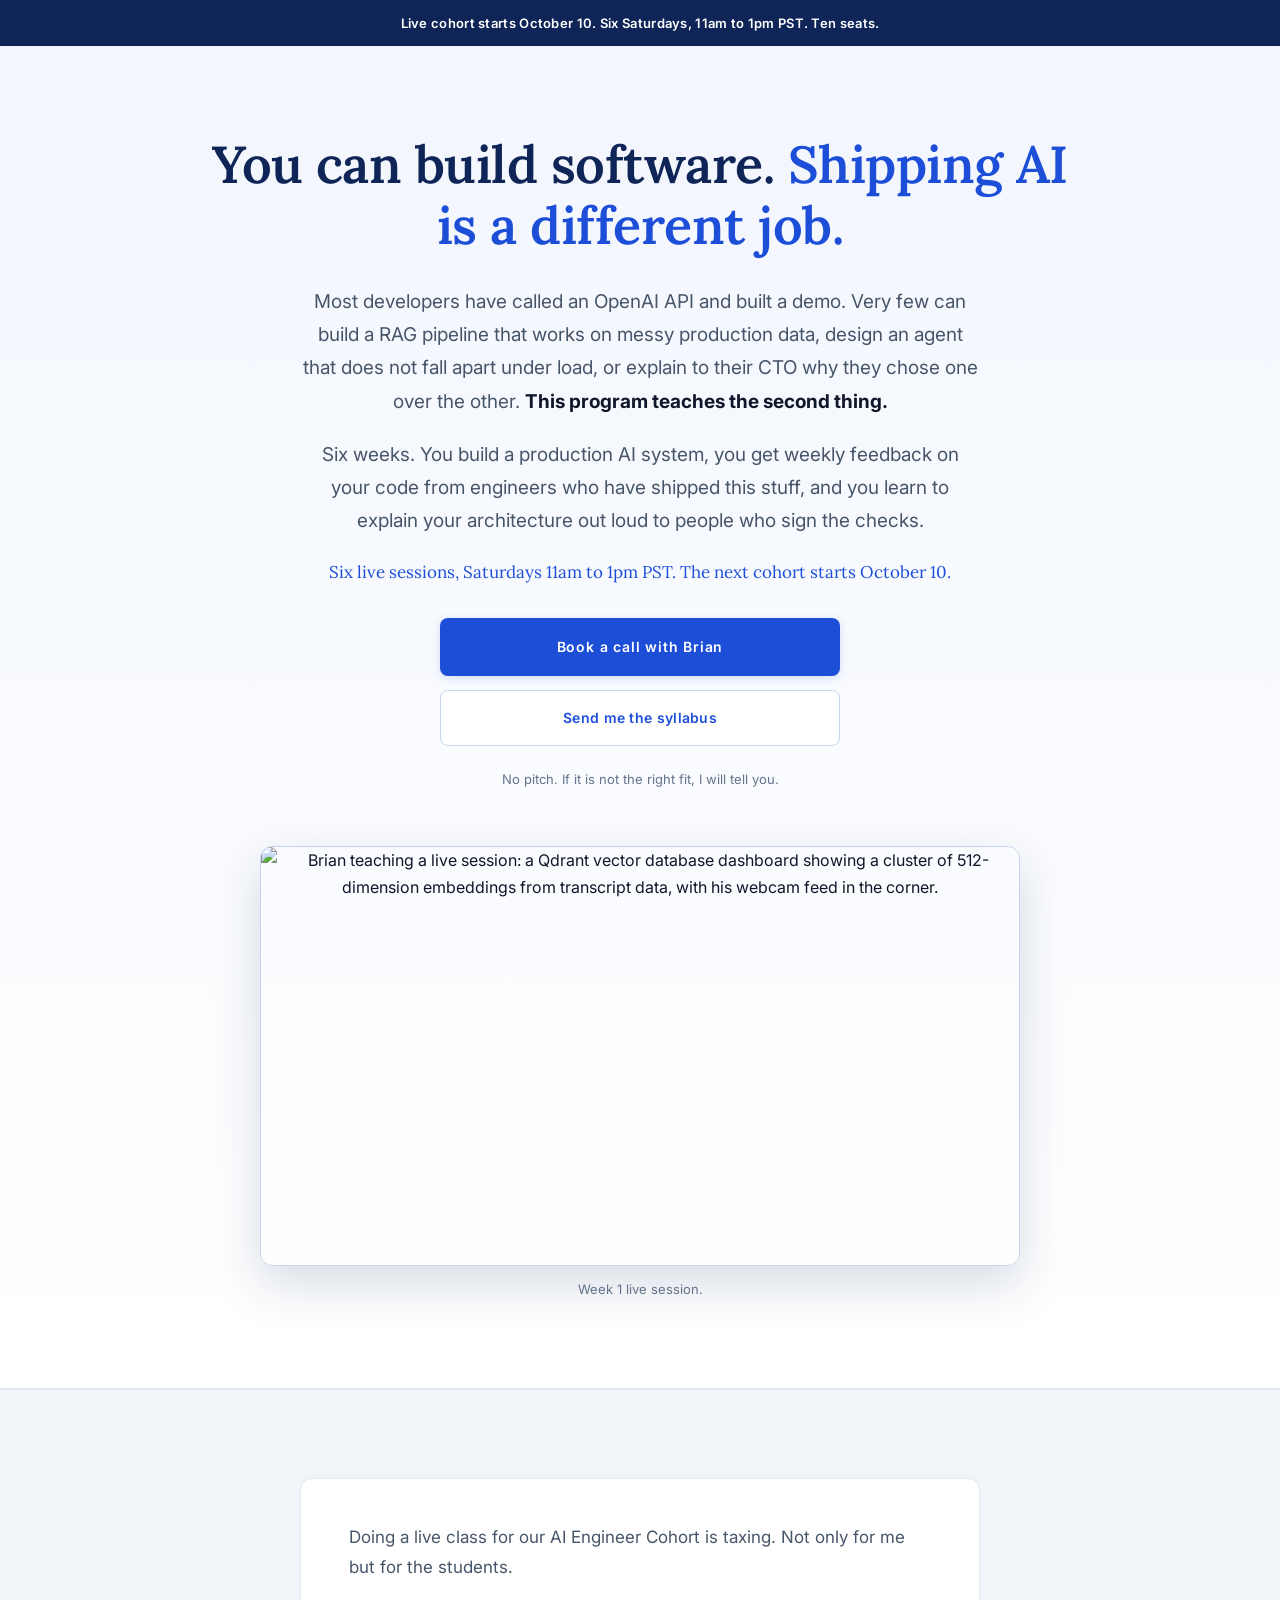
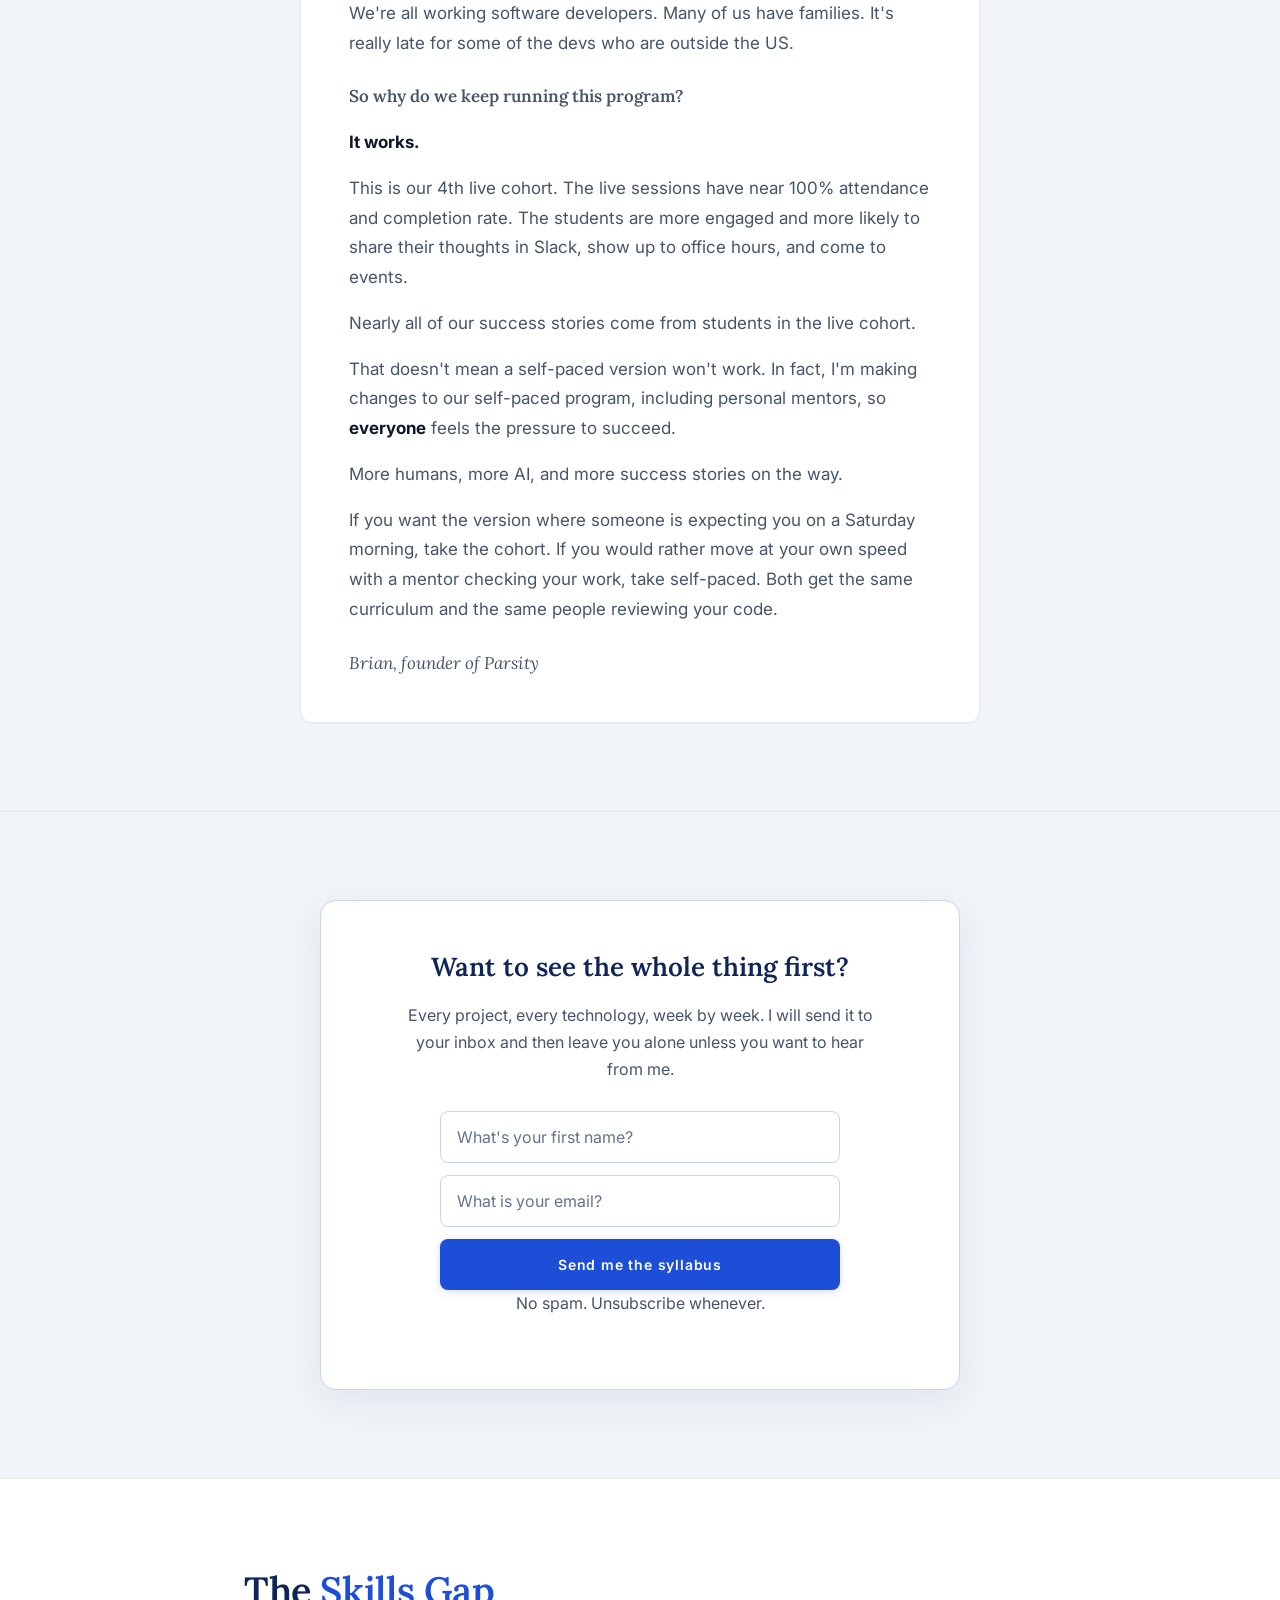
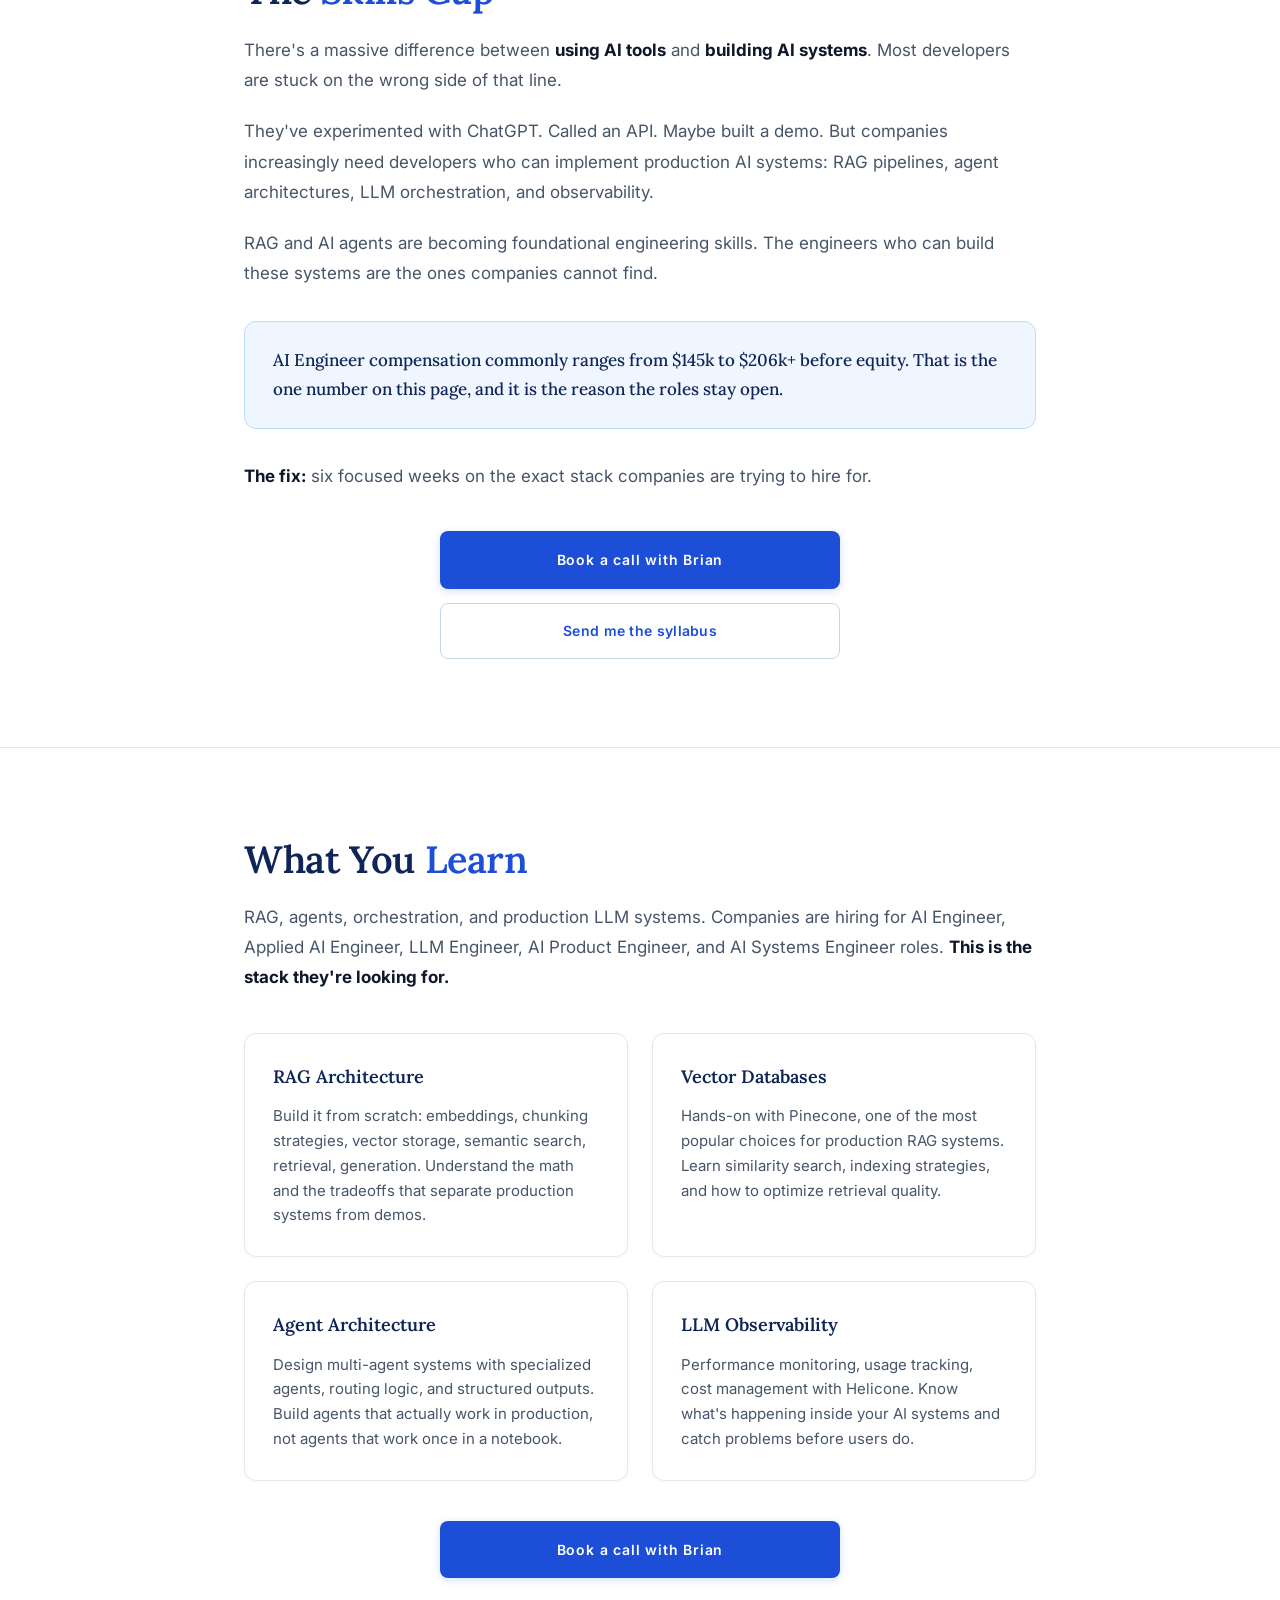
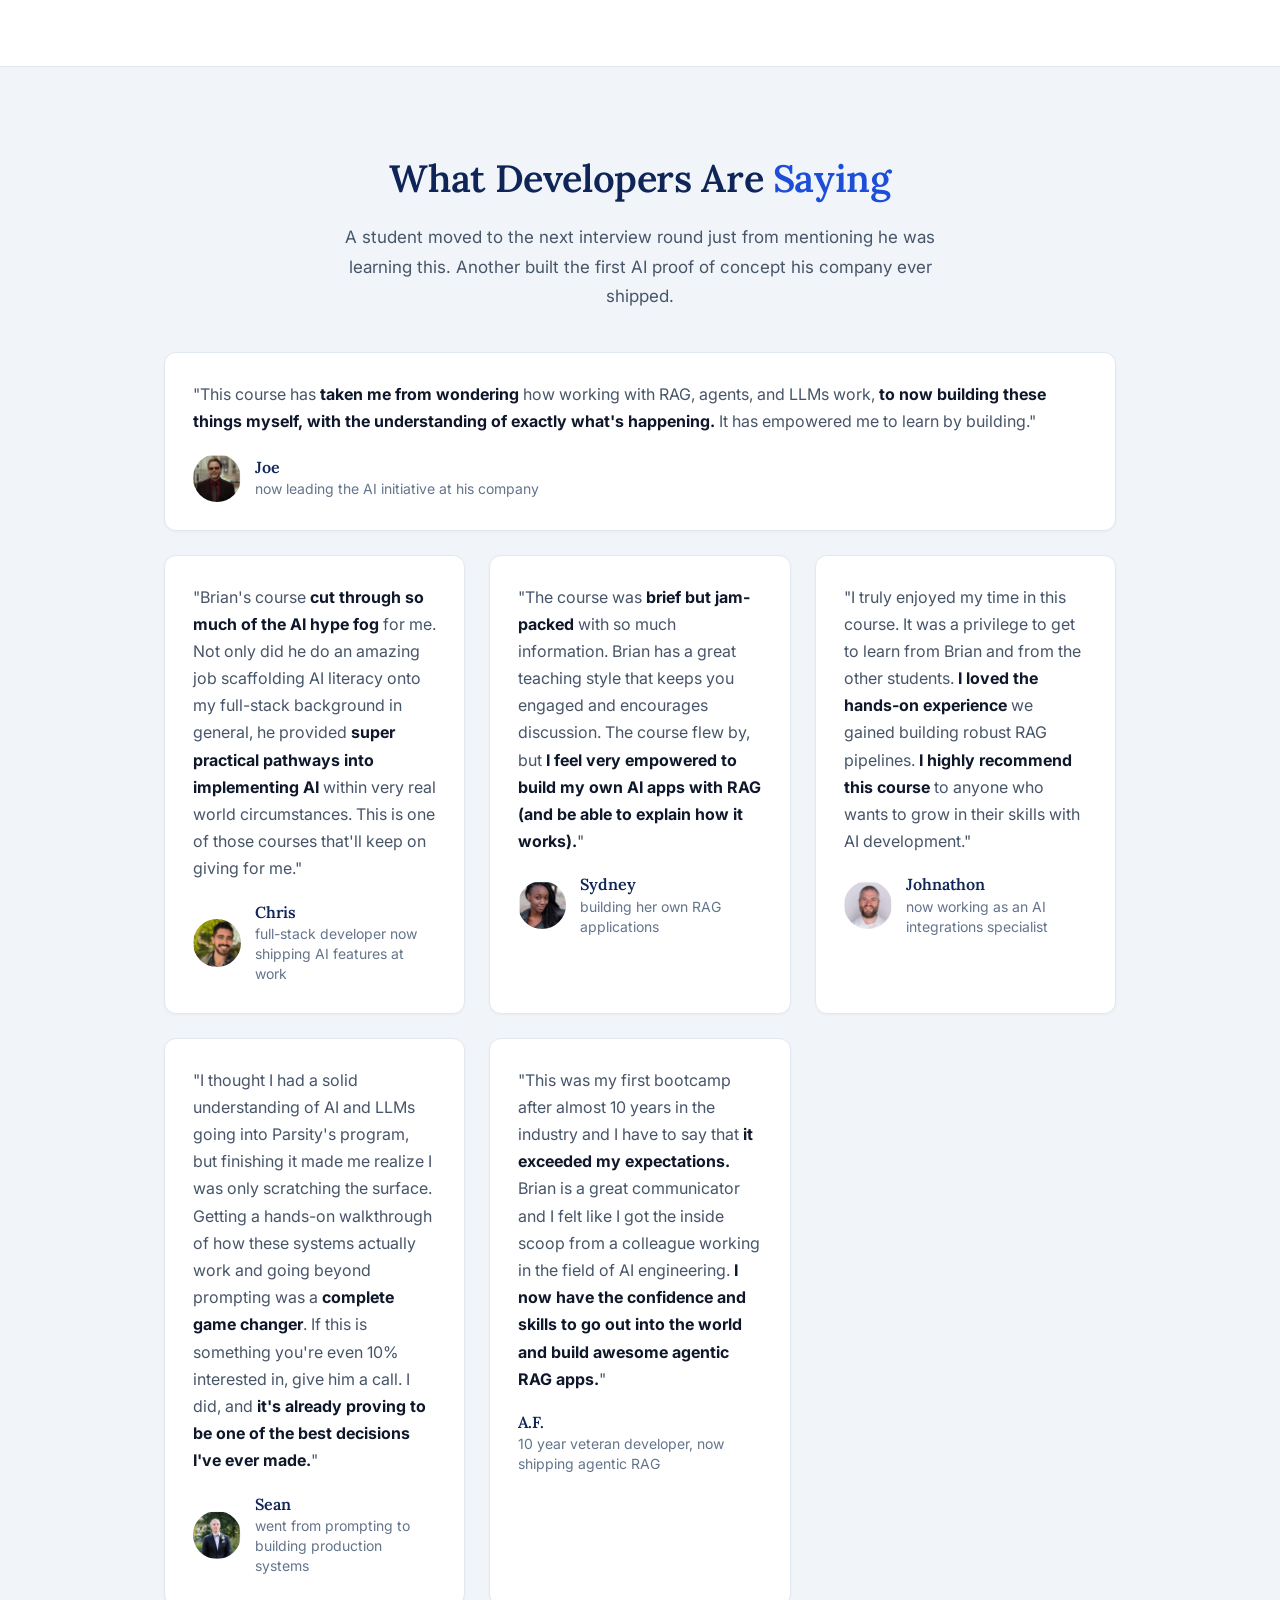
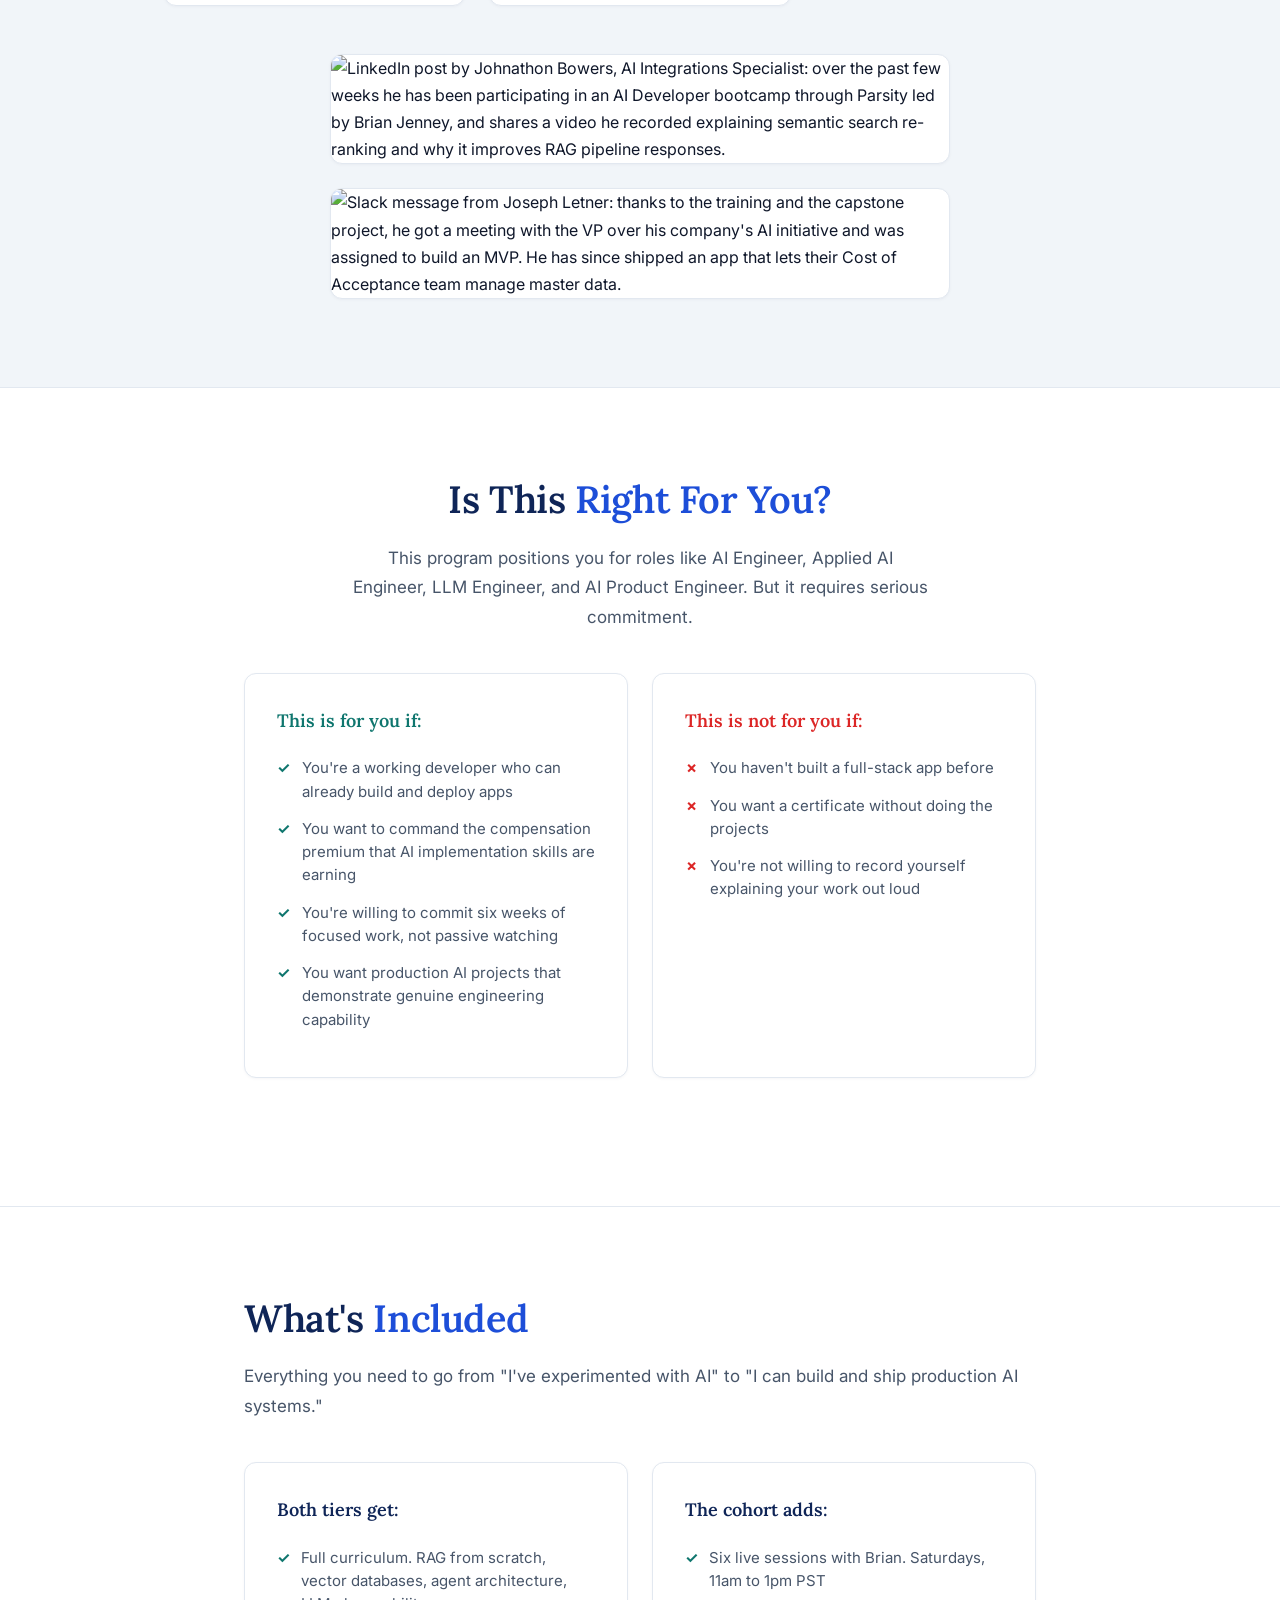
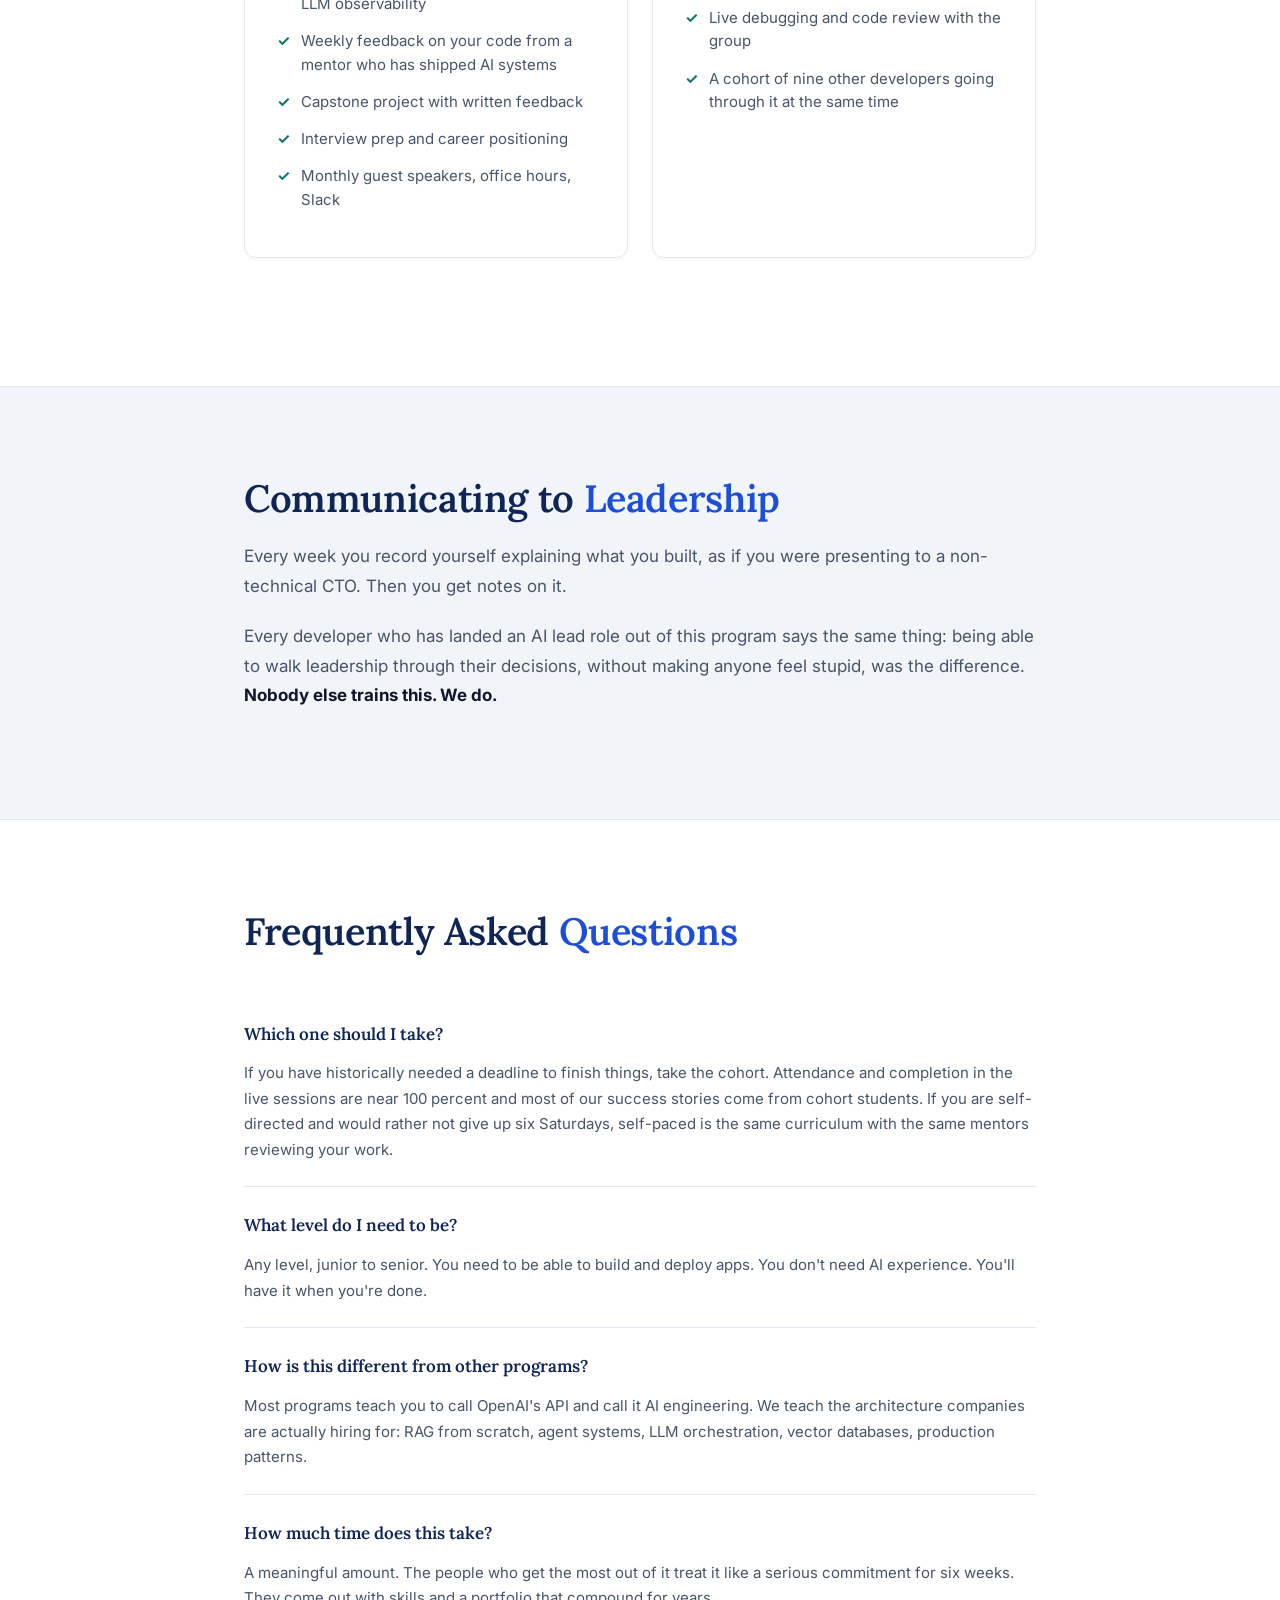
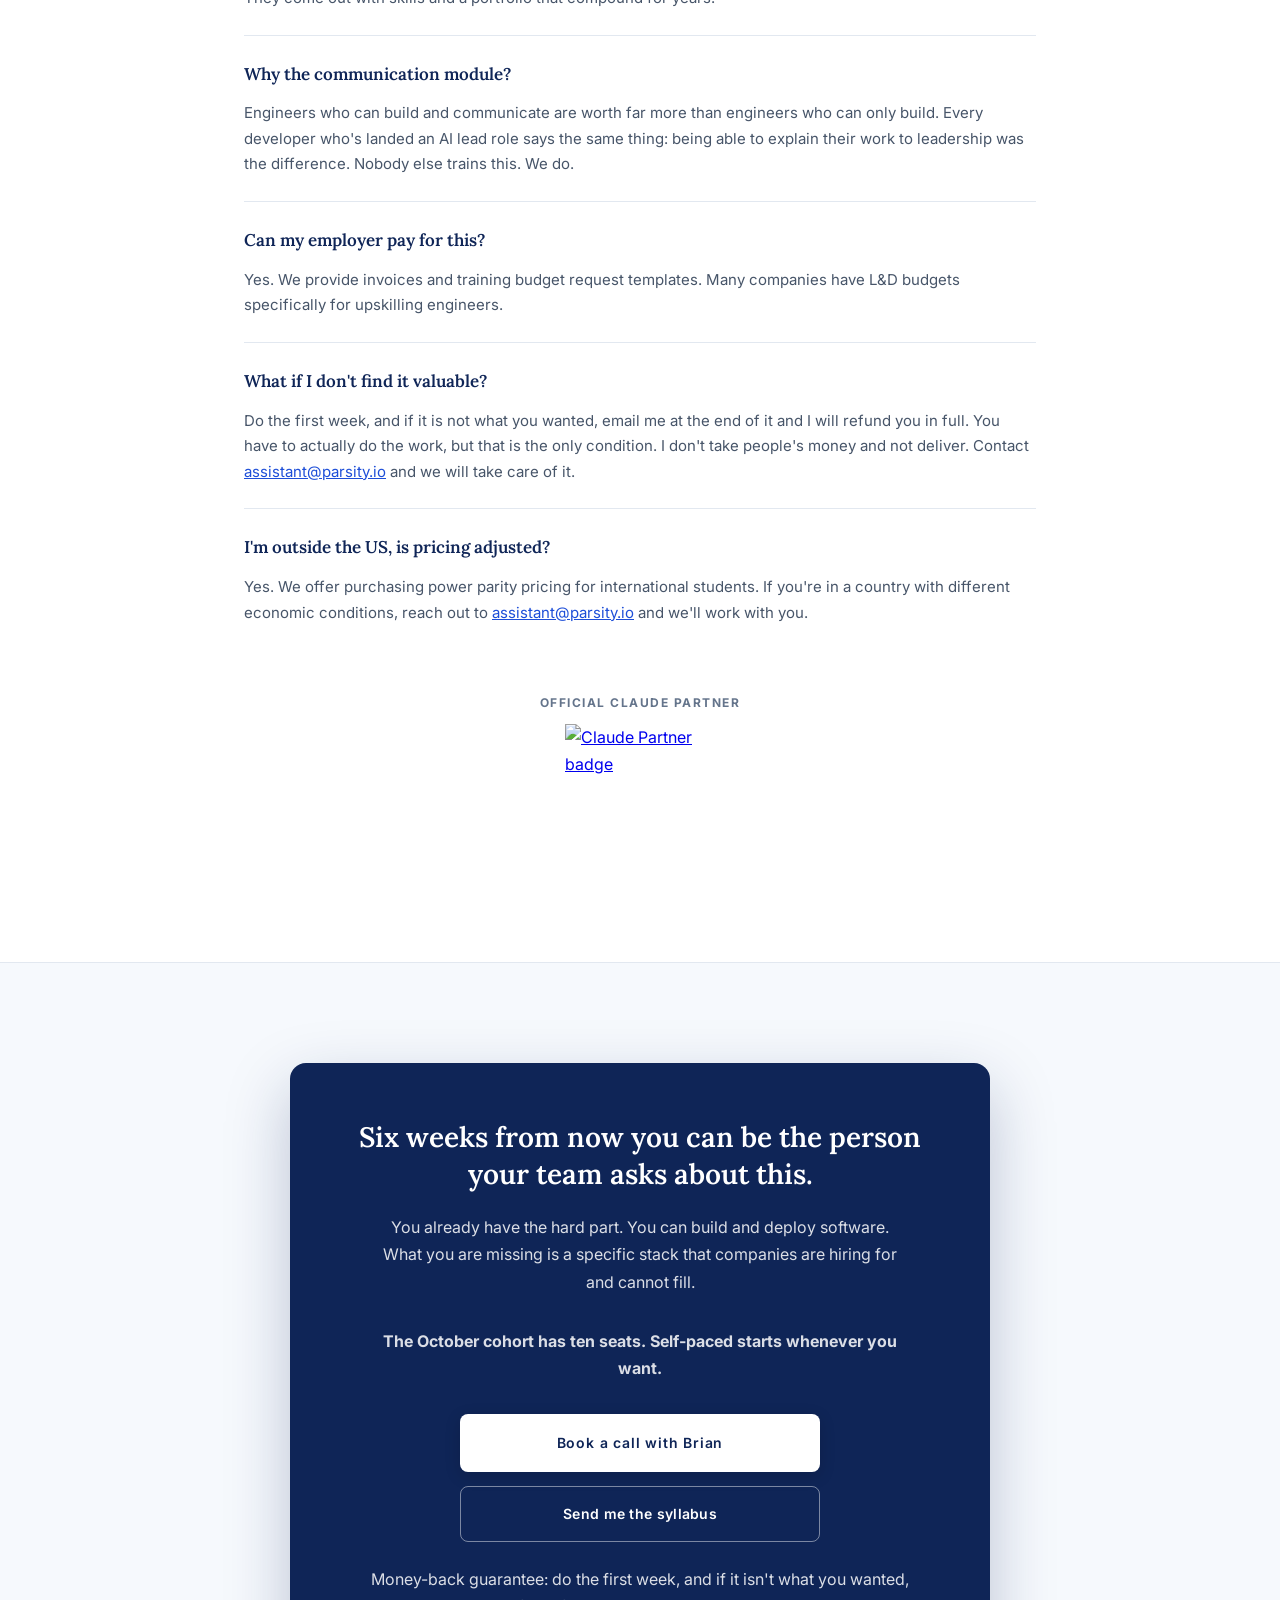
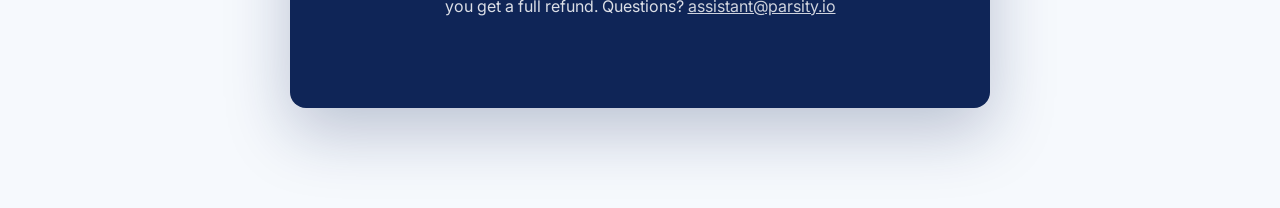
==== commit 54e3b934: "Cohort starts October 10, not October 15 October 10 2026 is a Saturday, which also resolves the week" ====
--- a/index.html
+++ b/index.html
@@ -913,7 +913,7 @@
 	<body>
 		<!-- ─────────── ANNOUNCE BAR ─────────── -->
 		<div class="announce-bar">
-			Live cohort starts October 15. Six Saturdays, 11am to 1pm PST. Ten seats.
+			Live cohort starts October 10. Six Saturdays, 11am to 1pm PST. Ten seats.
 		</div>
 
 		<!-- ─────────── HERO ─────────── -->
@@ -932,7 +932,7 @@
 				</p>
 
 				<p class="hero-price">
-					Six live sessions, Saturdays 11am to 1pm PST. The next cohort starts October 15.
+					Six live sessions, Saturdays 11am to 1pm PST. The next cohort starts October 10.
 				</p>
 
 				<div class="cta-group">
@@ -1007,7 +1007,7 @@
 						<p class="price-lead">Everything in self-paced, plus:</p>
 						<ul class="price-list">
 							<li>Six live sessions taught by Brian, Saturdays 11am to 1pm PST</li>
-							<li>Starts October 15</li>
+							<li>Starts October 10</li>
 							<li>Live code review and debugging with the group</li>
 						</ul>
 						<a href="https://buy.stripe.com/dRmfZhgrv7aIchba1N4wM0r" class="cta-btn">Hold my seat for $97</a>
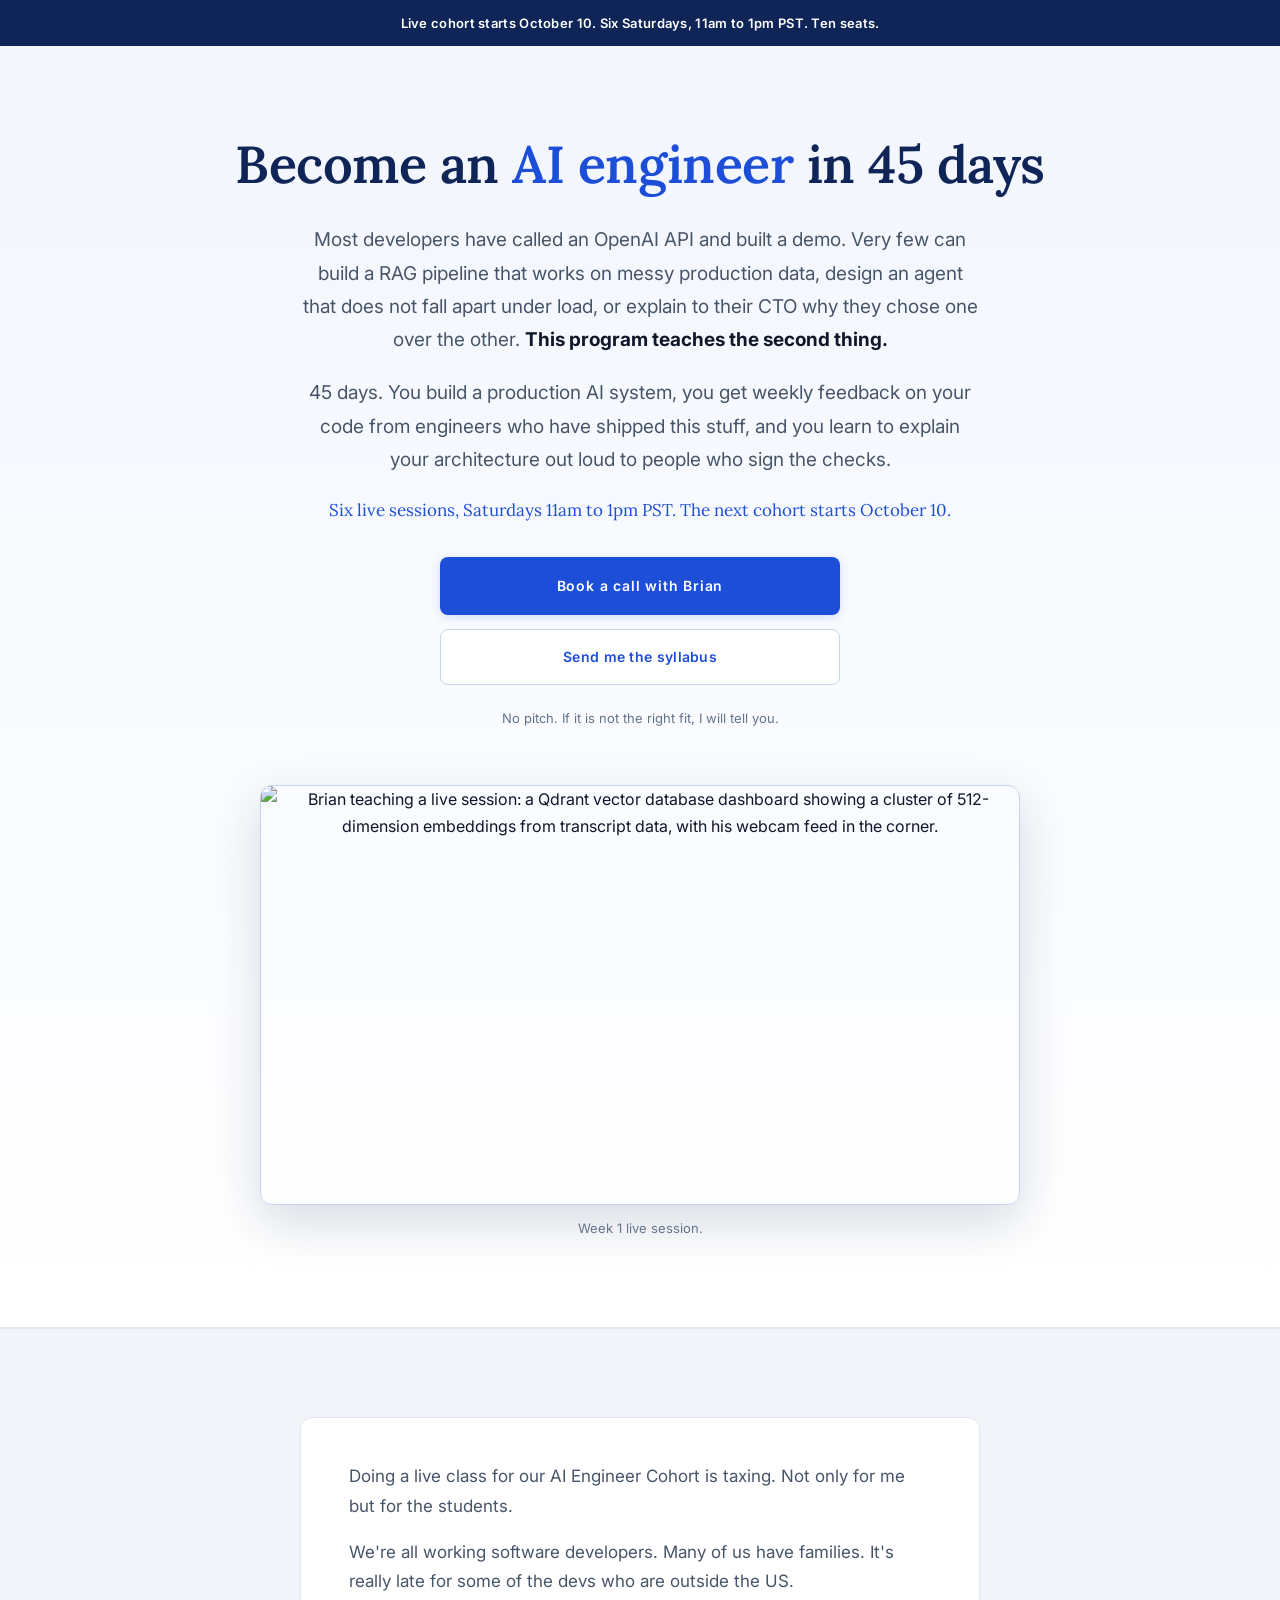
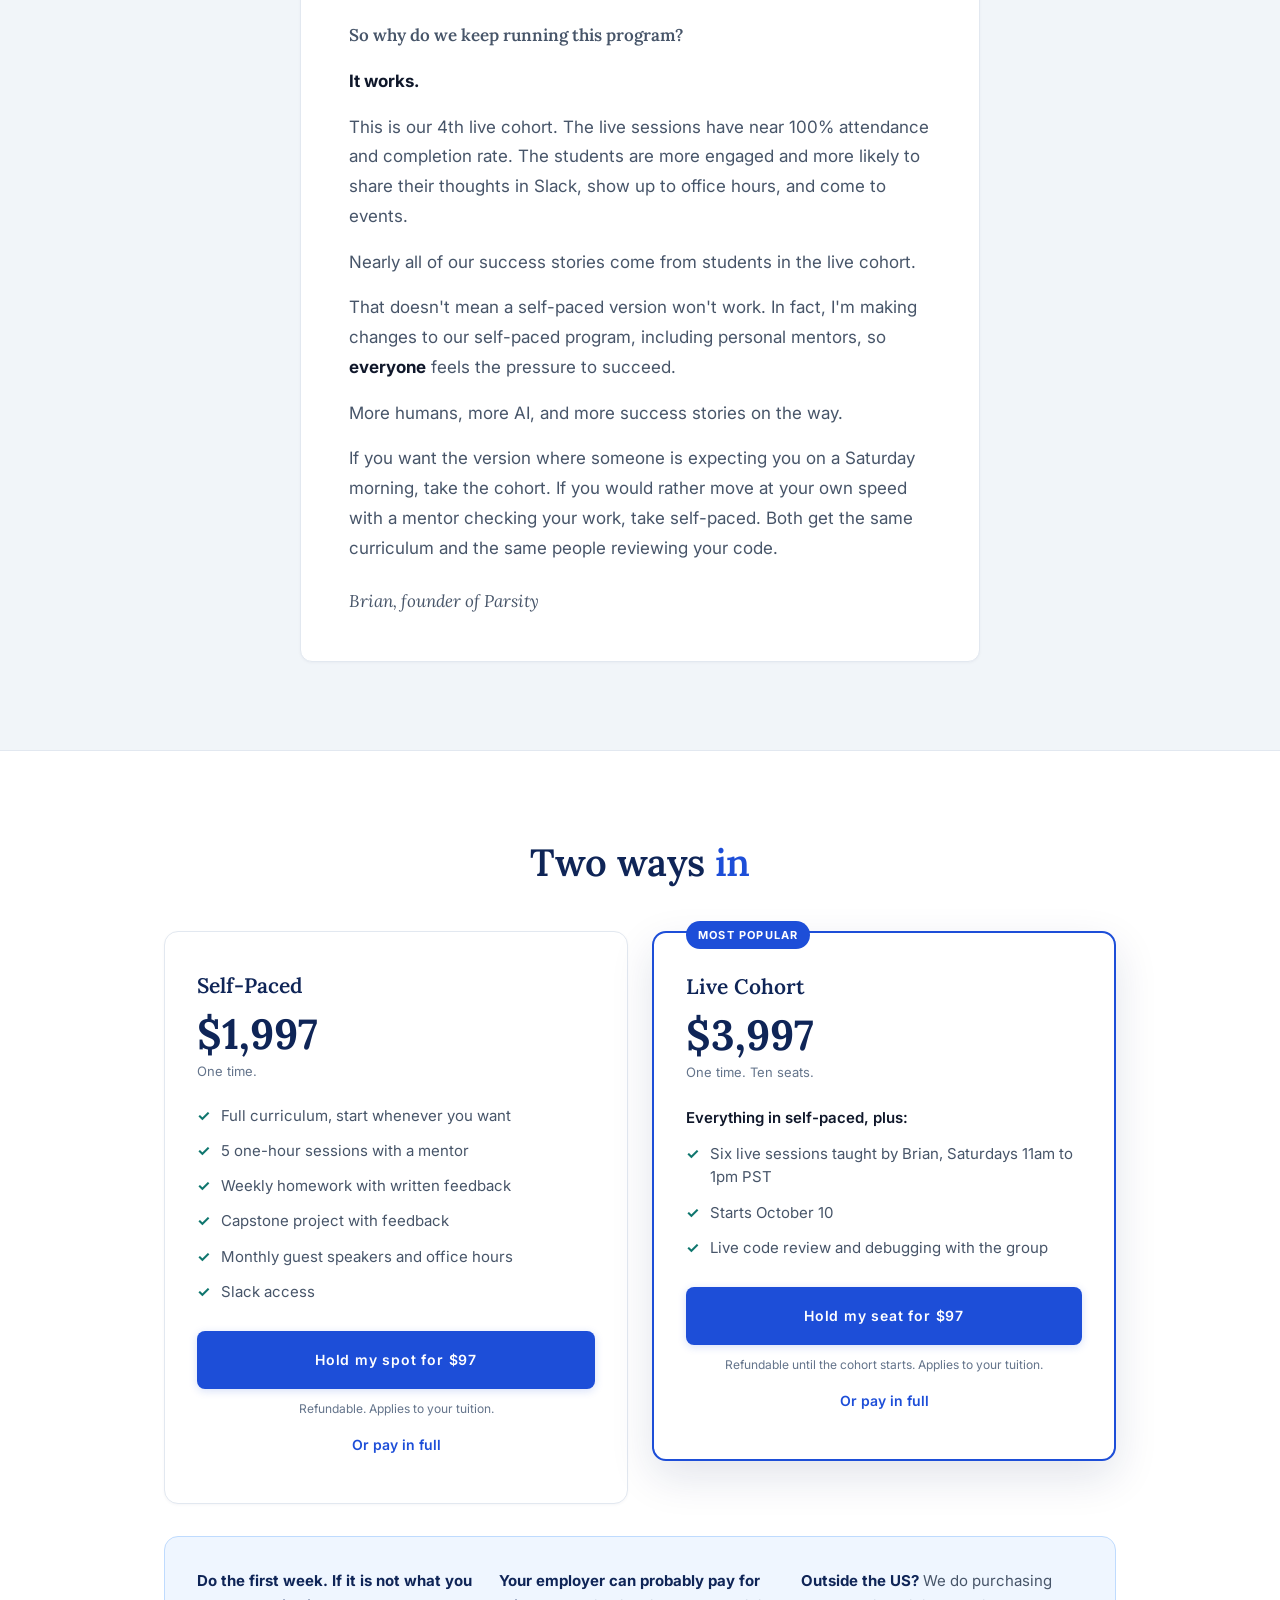
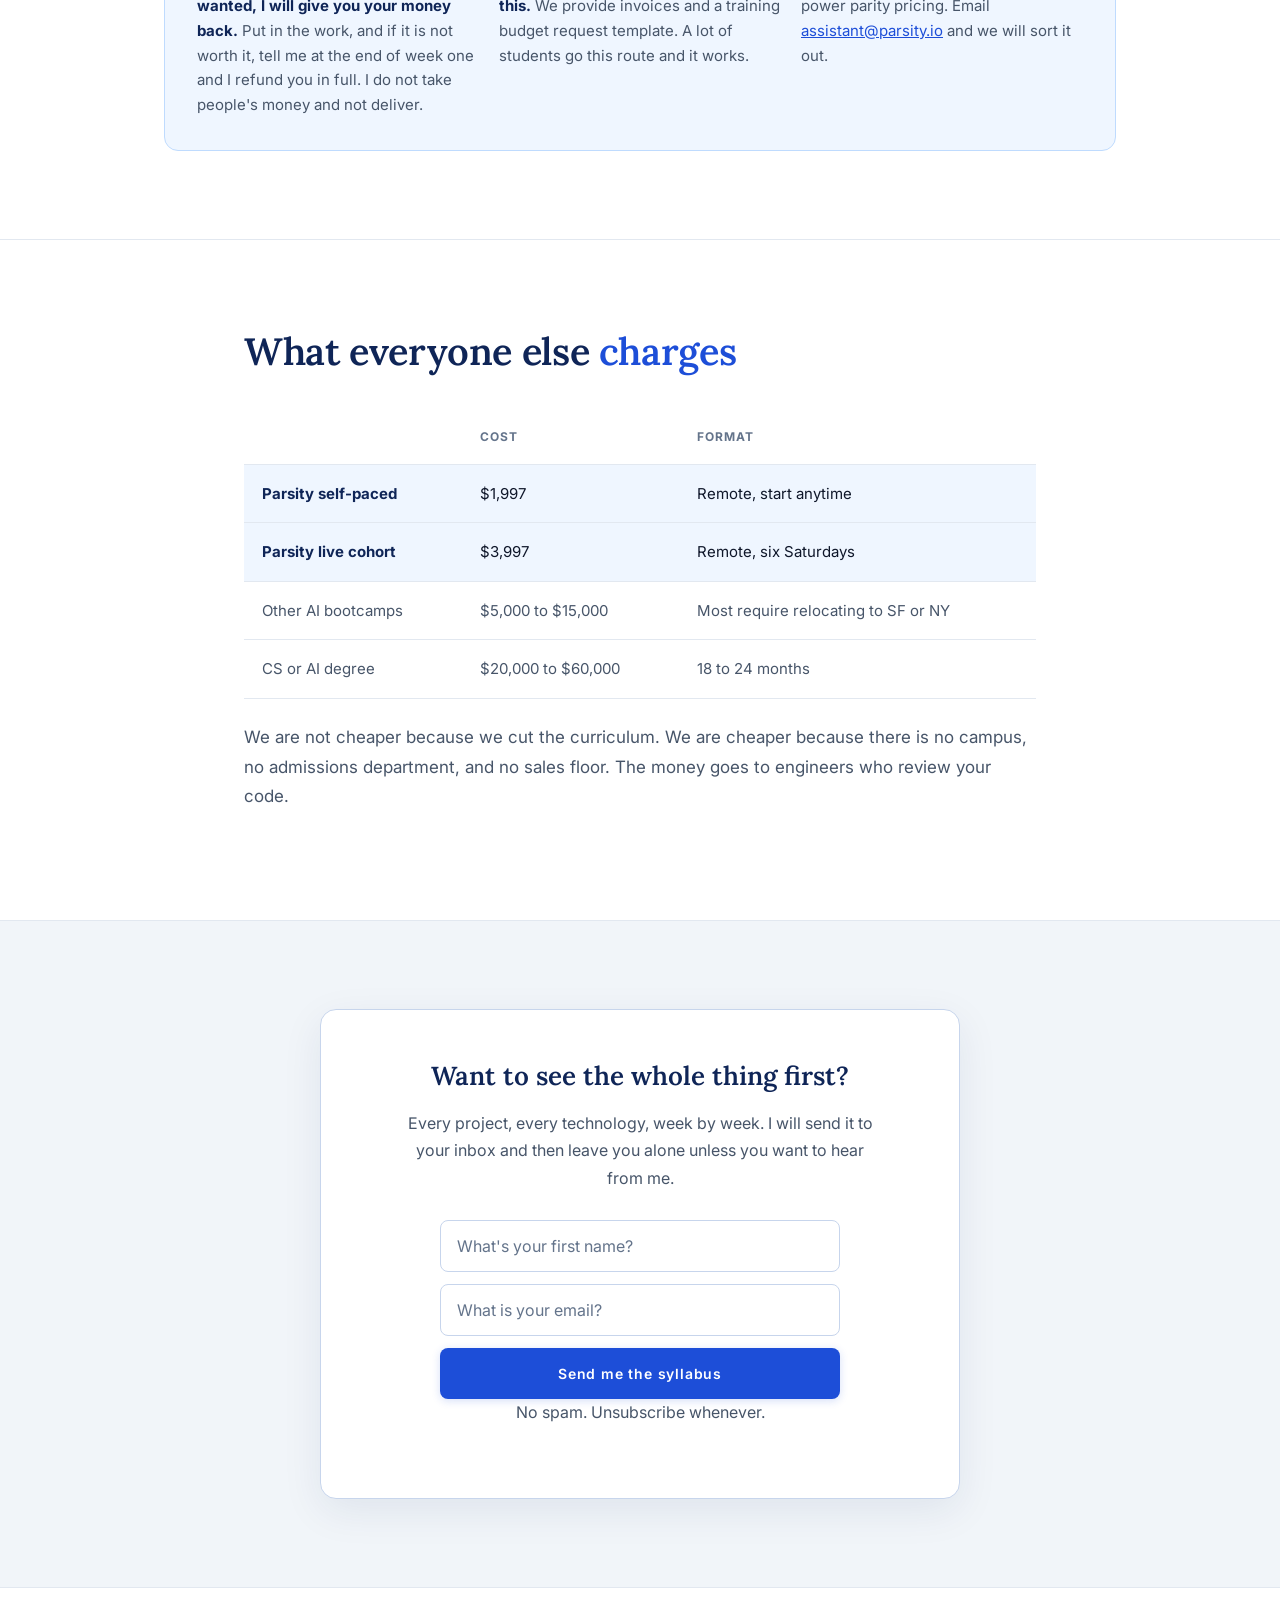
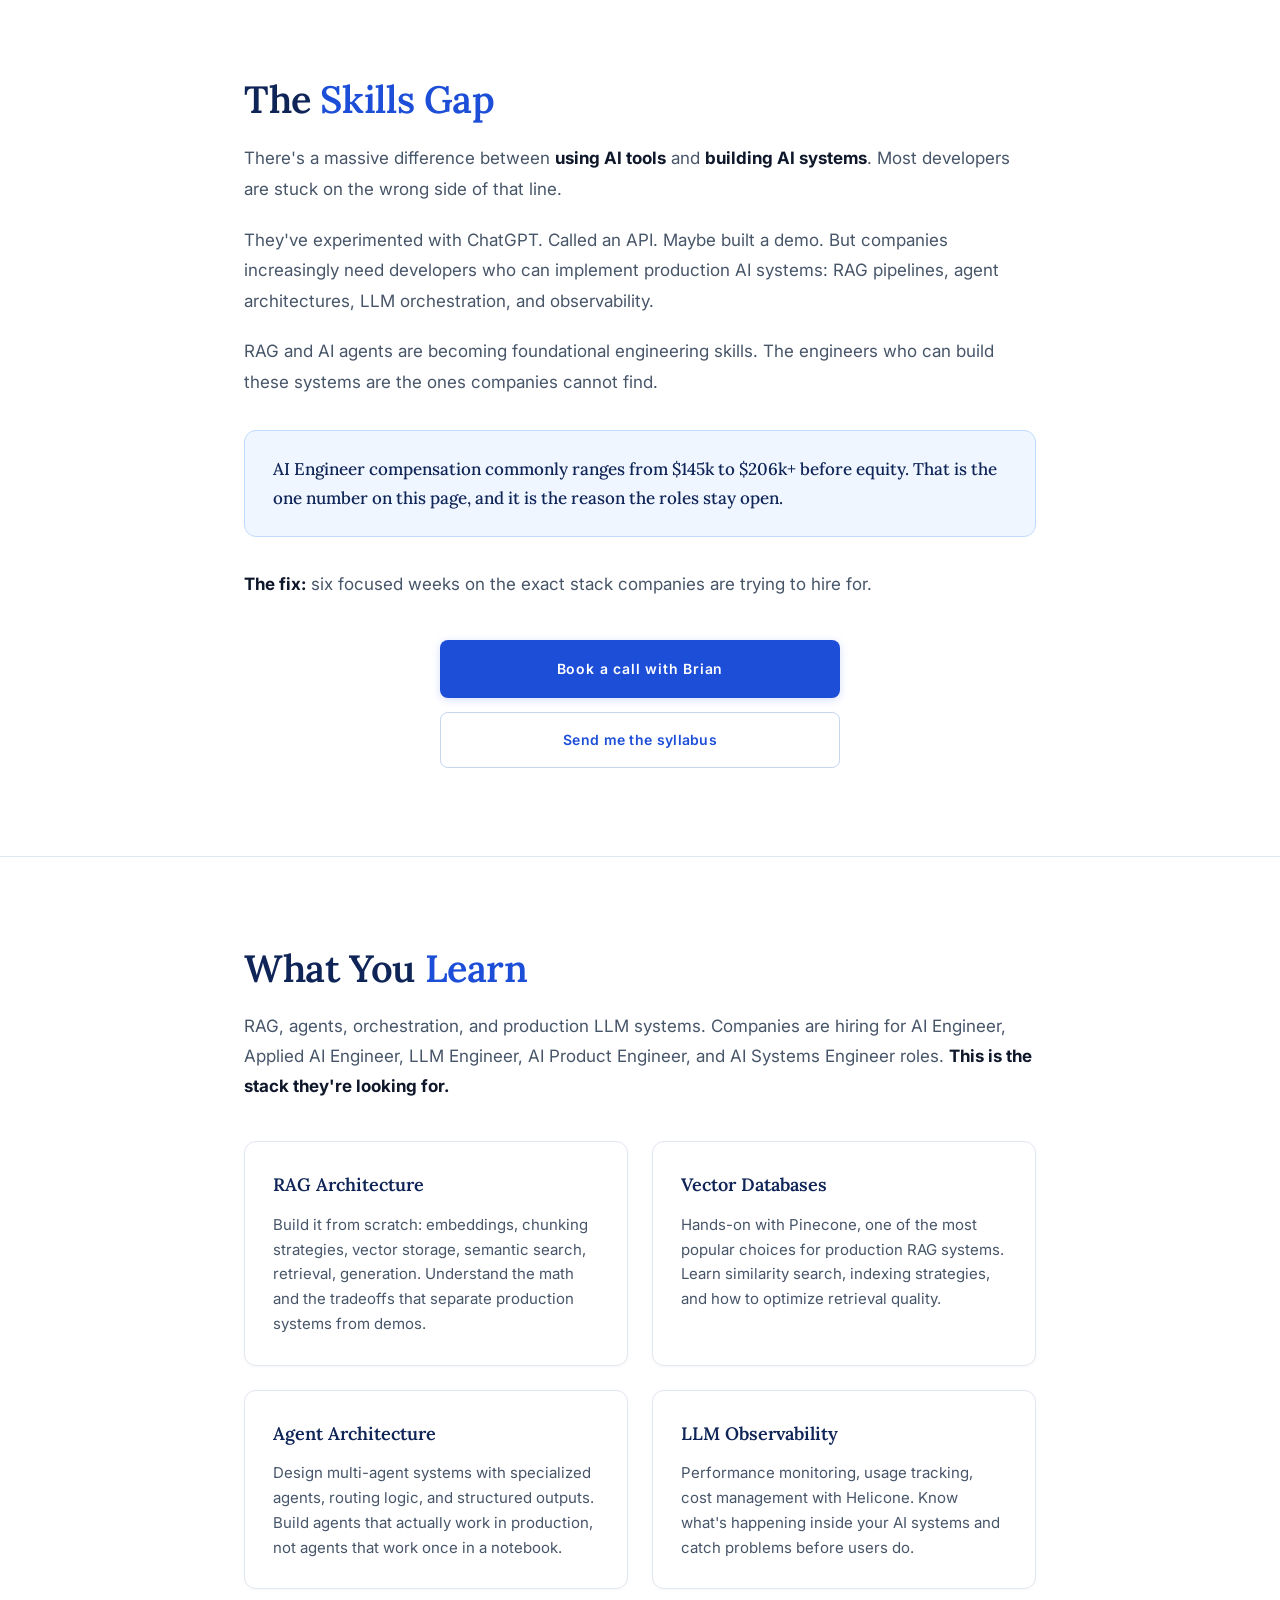
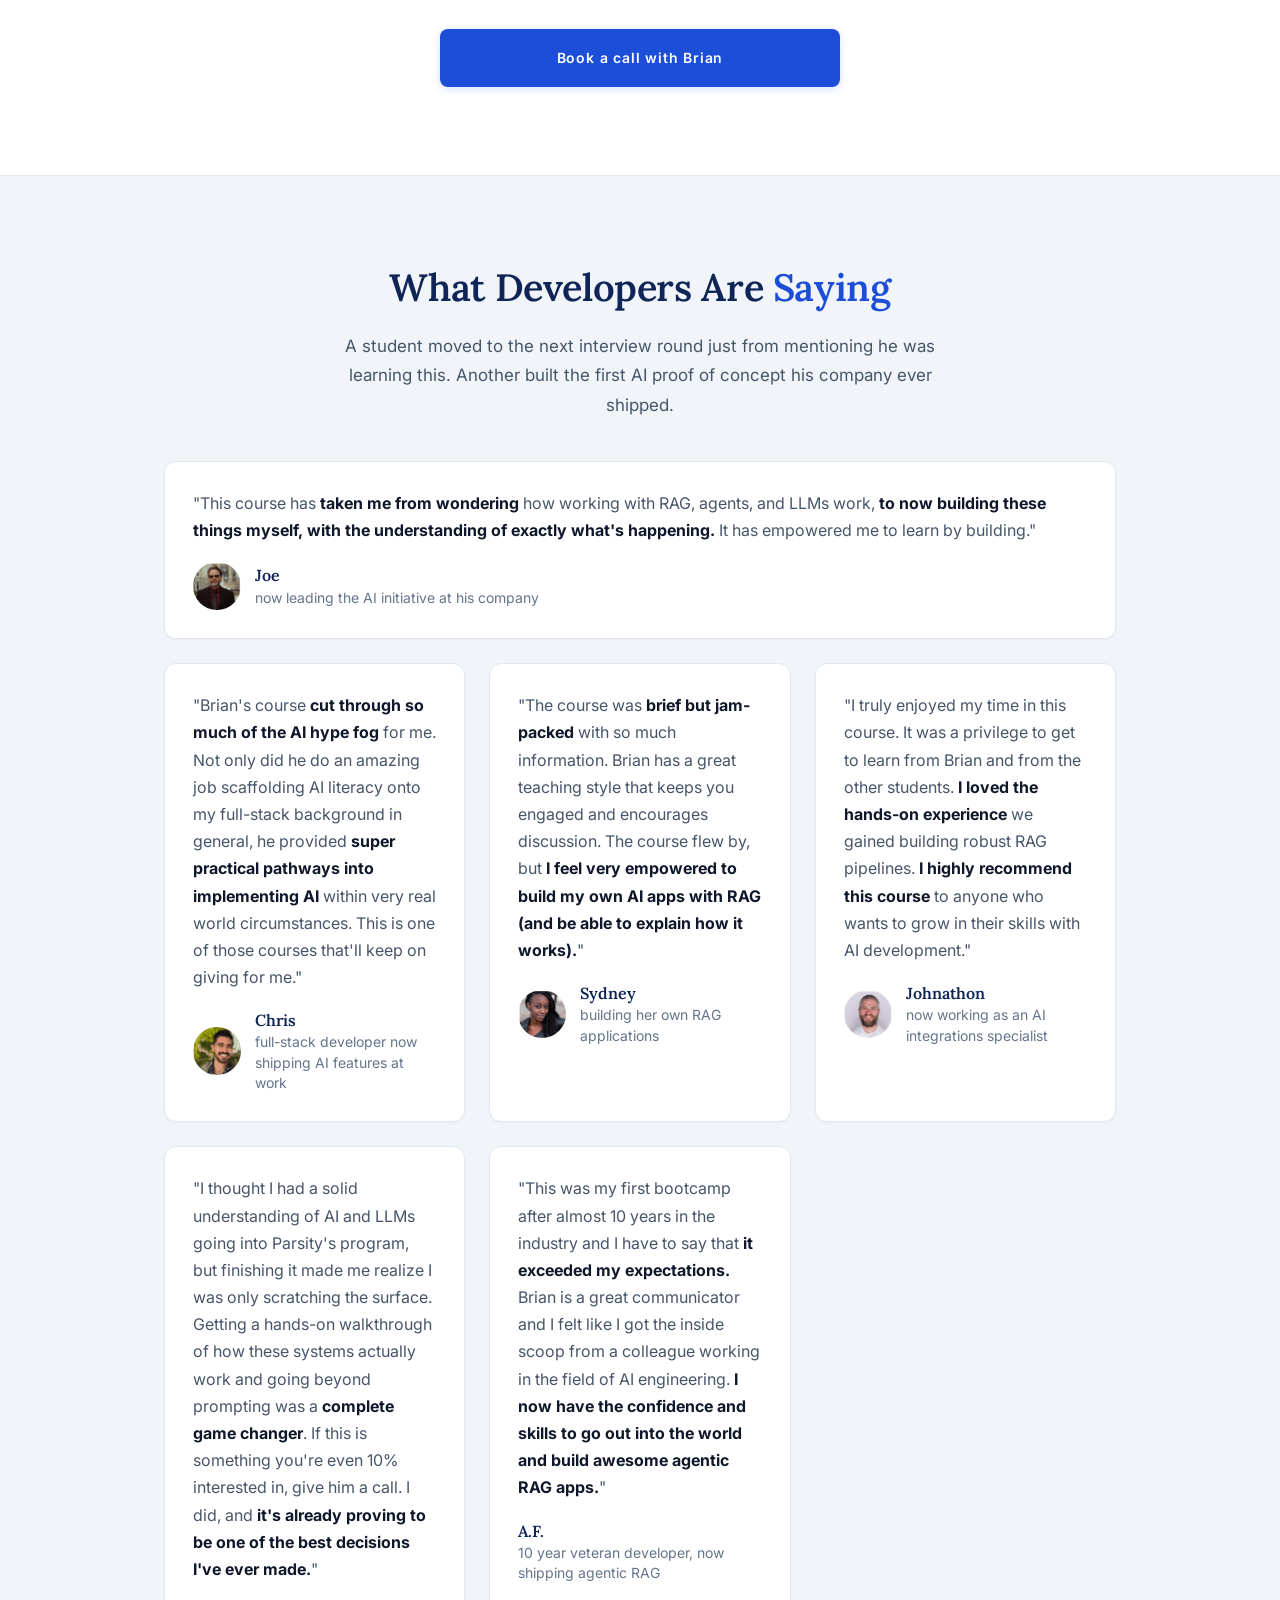
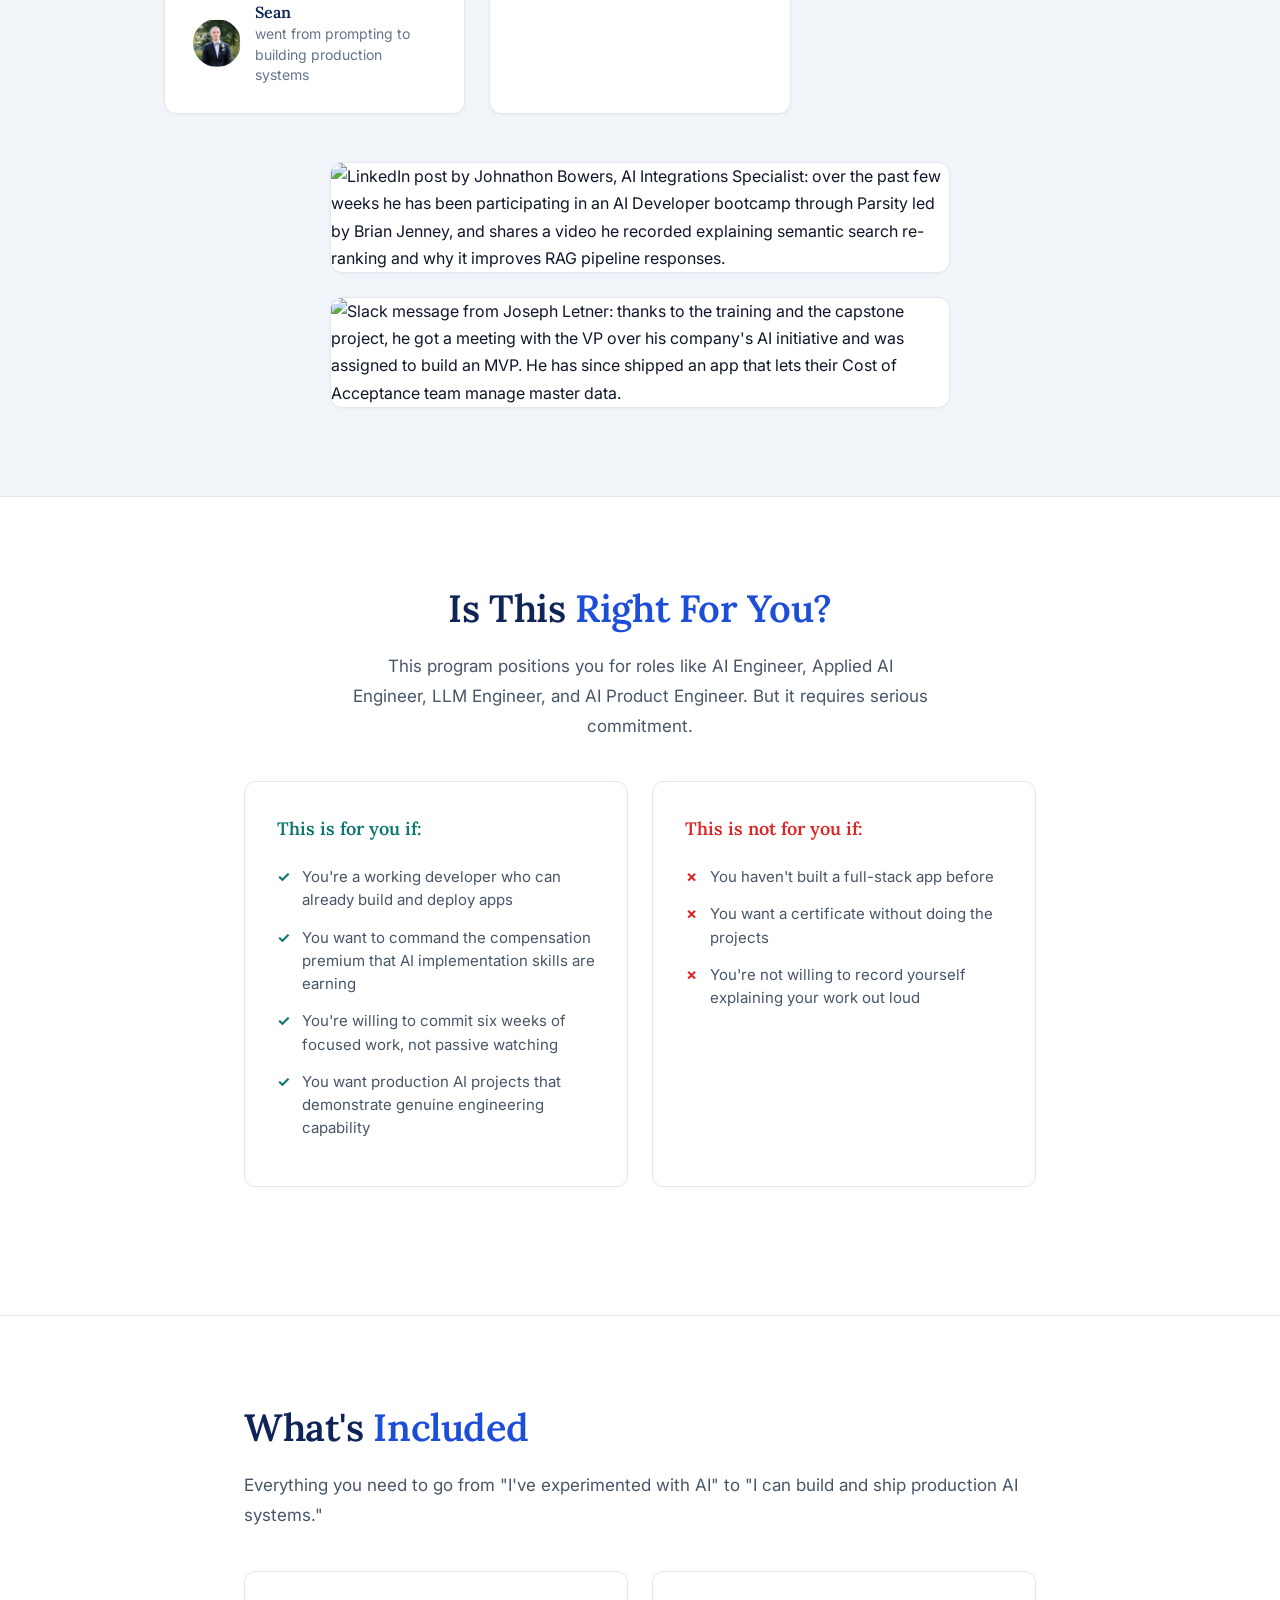
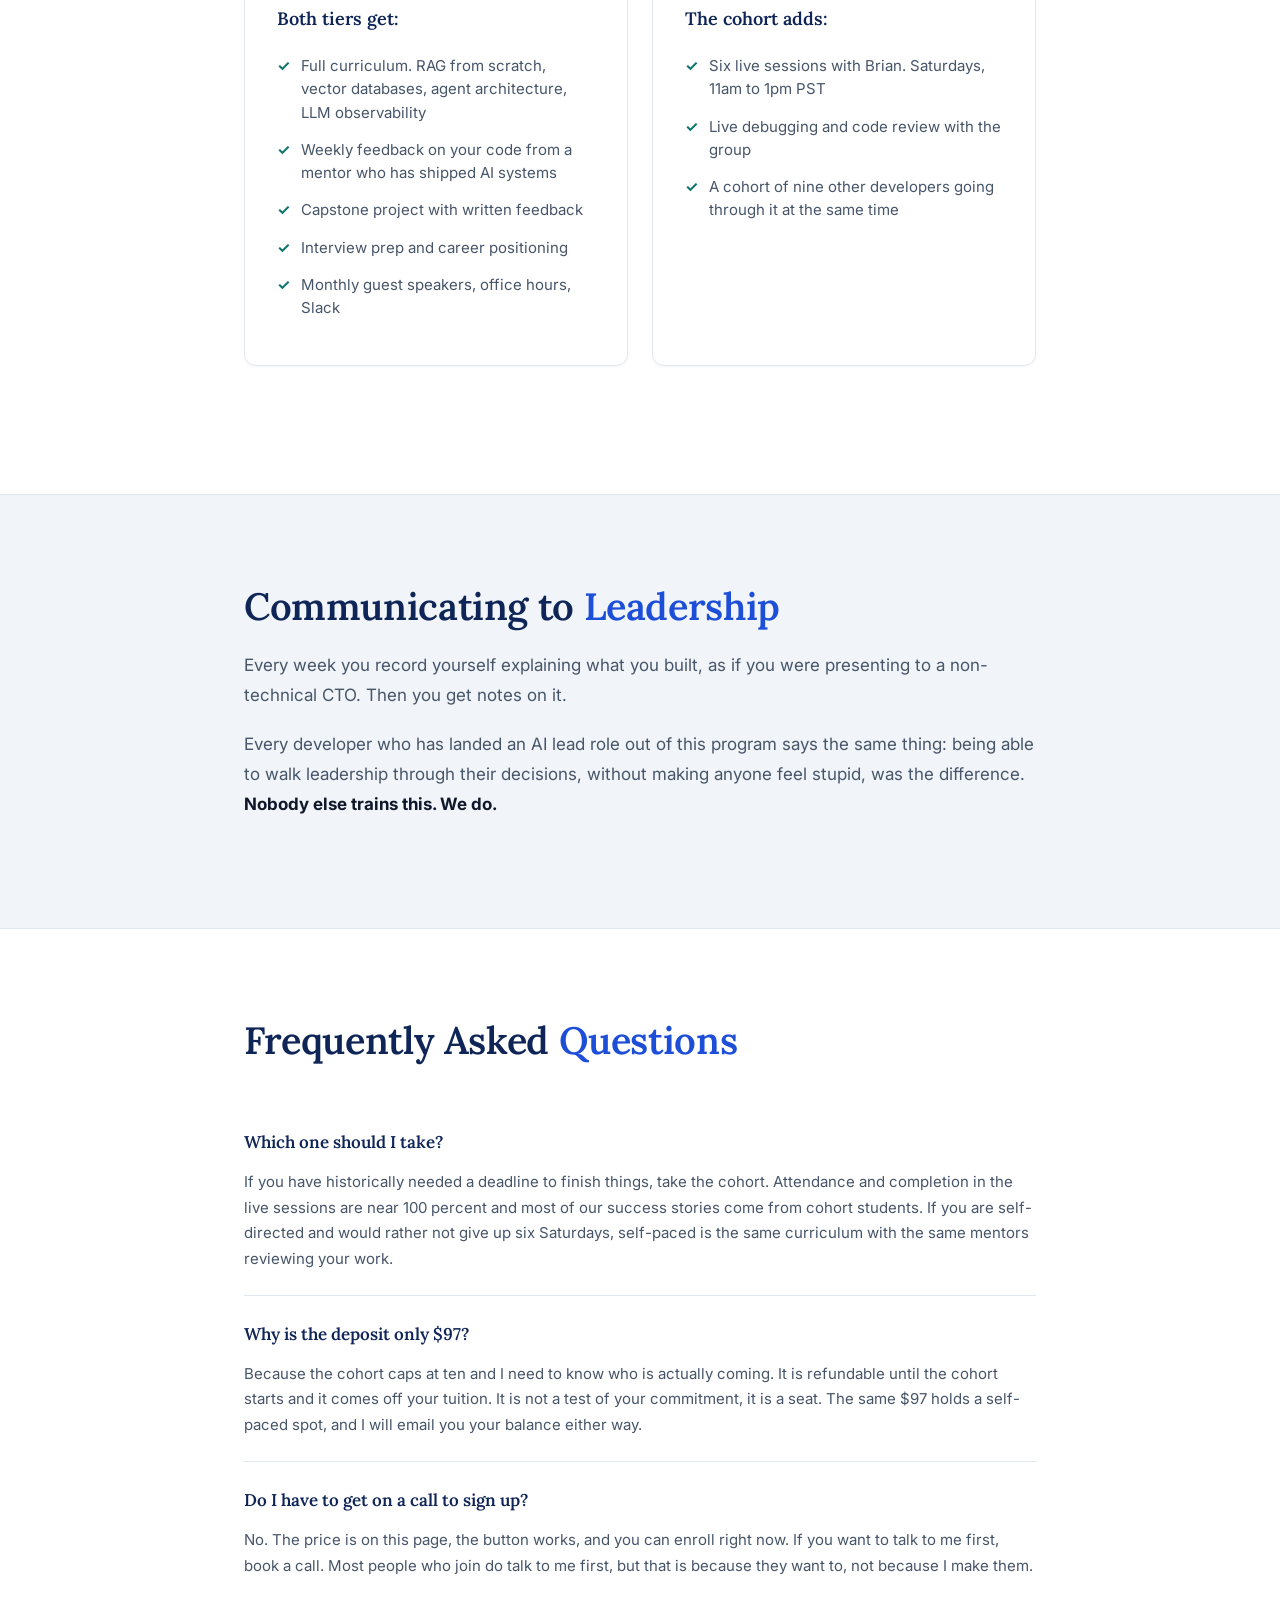
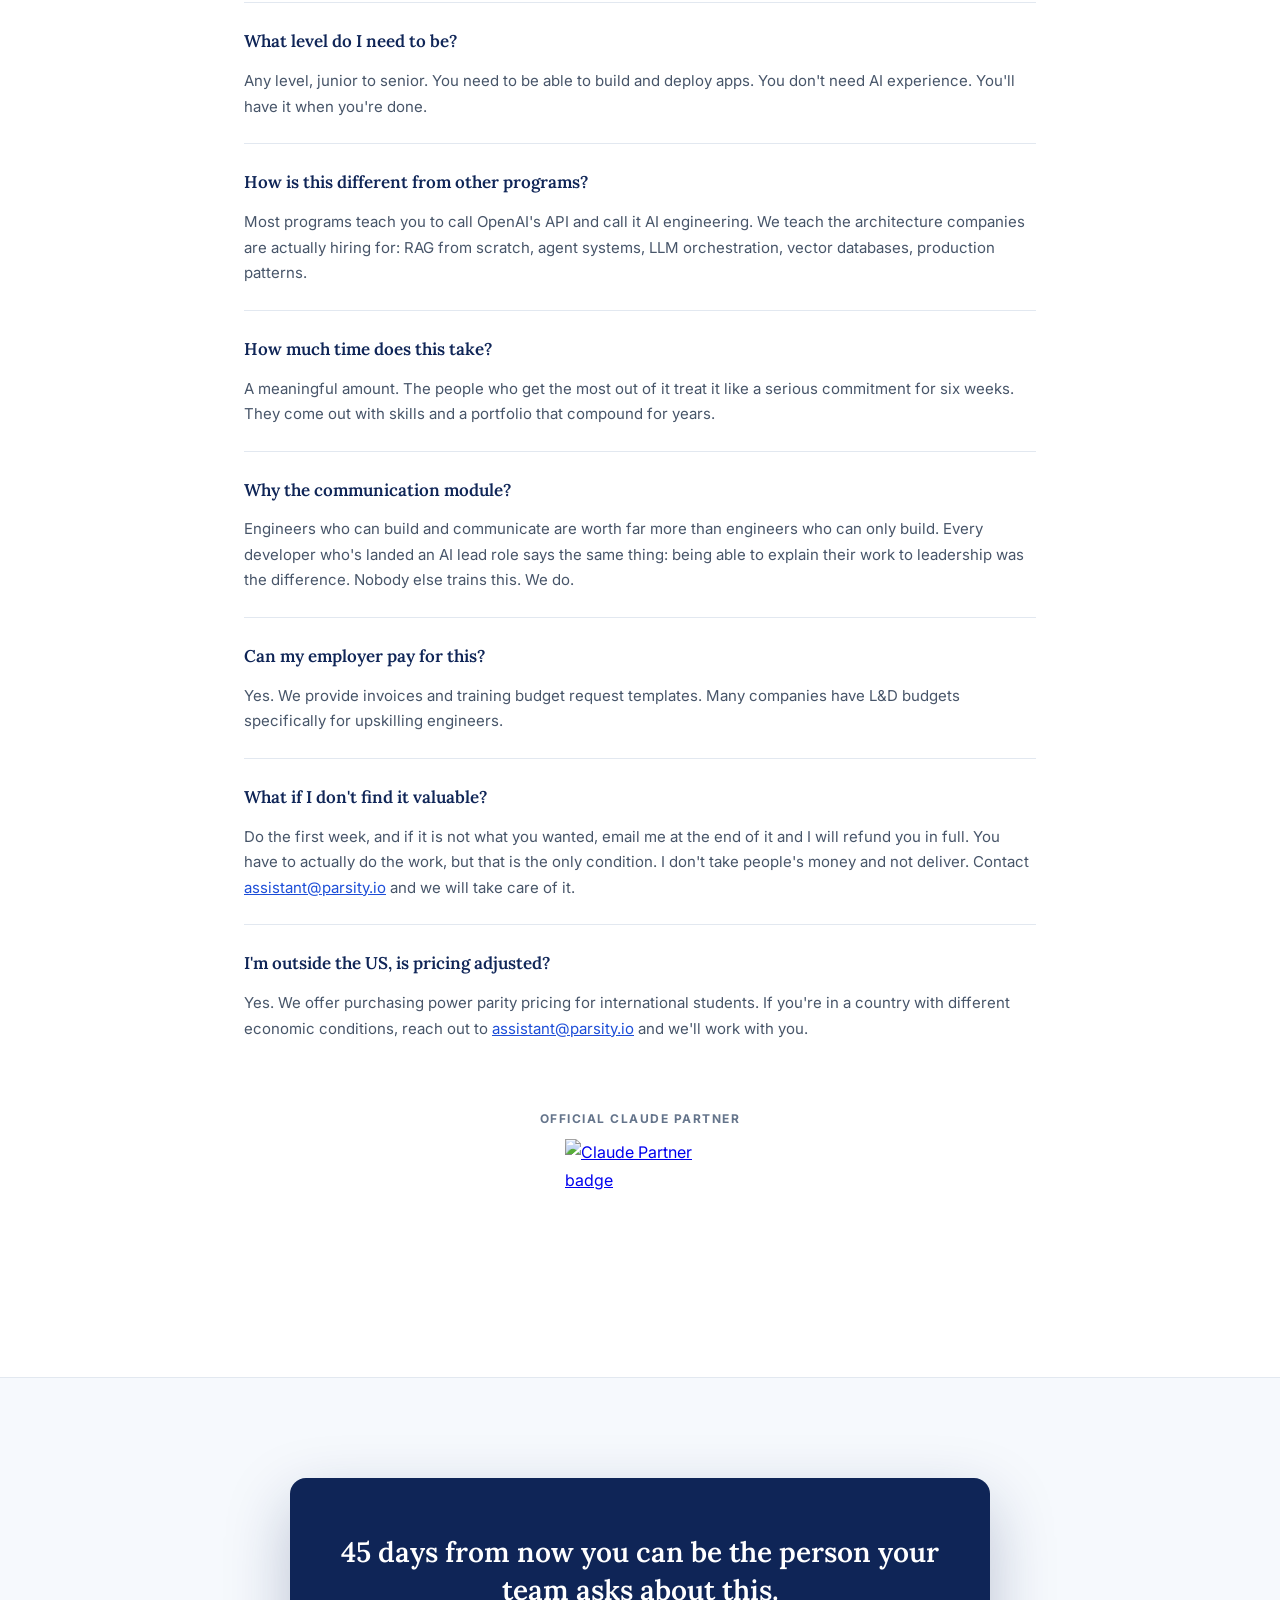
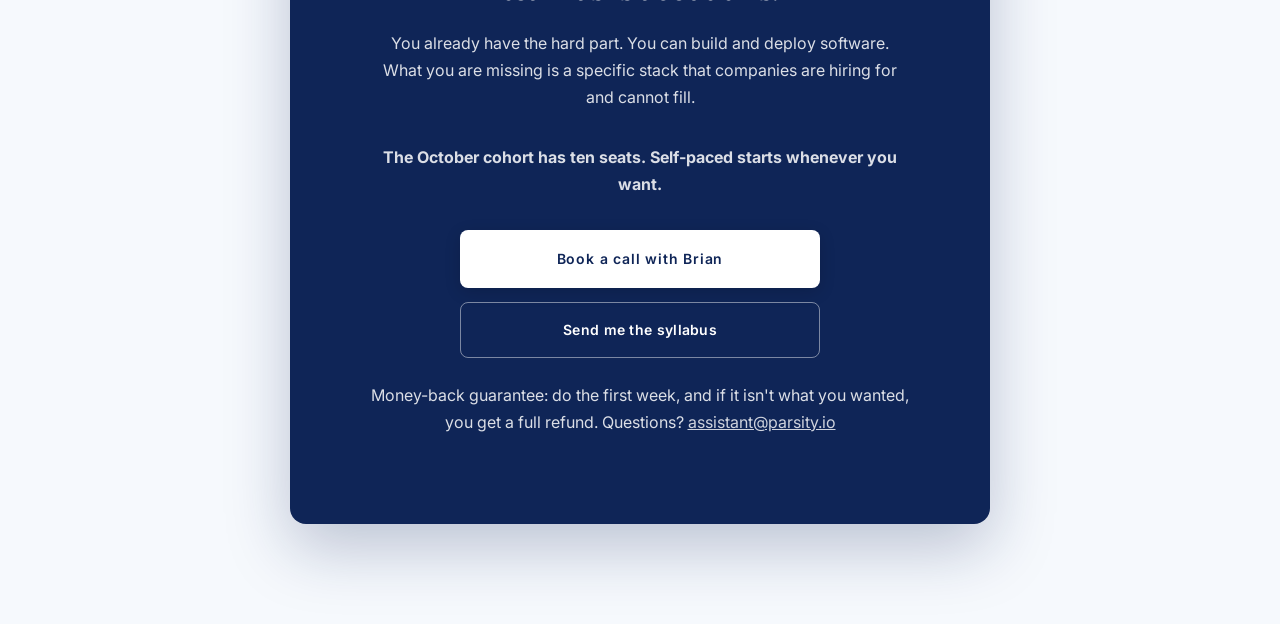
==== commit 932241d3: "Restore pricing at $1,997 and $3,997, new hero headline Uncomment the pricing section and comparison" ====
--- a/index.html
+++ b/index.html
@@ -920,7 +920,7 @@
 		<section class="hero">
 			<div class="container-wide">
 				<h1 class="hero-headline">
-					You can build software. <span class="gradient">Shipping AI is a different job.</span>
+					Become an <span class="gradient">AI engineer</span> in 45 days
 				</h1>
 
 				<p class="hero-sub">
@@ -928,7 +928,7 @@
 				</p>
 
 				<p class="hero-sub">
-					Six weeks. You build a production AI system, you get weekly feedback on your code from engineers who have shipped this stuff, and you learn to explain your architecture out loud to people who sign the checks.
+					45 days. You build a production AI system, you get weekly feedback on your code from engineers who have shipped this stuff, and you learn to explain your architecture out loud to people who sign the checks.
 				</p>
 
 				<p class="hero-price">
@@ -970,10 +970,7 @@
 			</div>
 		</section>
 
-		<!-- PRICING HIDDEN pending new pricing. Restore by uncommenting.
-		     Contains: Two ways in ($2,700 / $6,000), $97 deposit CTAs,
-		     guarantee/employer/PPP notes, and the price comparison table.
-
+		<!-- ─────────── PRICING ─────────── -->
 		
 		<section class="section" id="pricing">
 			<div class="container-wide">
@@ -984,8 +981,8 @@
 				<div class="pricing-grid">
 					<div class="price-card">
 						<h3>Self-Paced</h3>
-						<div class="price-amount">$2,700</div>
-						<p class="price-terms">One time, or payment plans from one to six months.</p>
+						<div class="price-amount">$1,997</div>
+						<p class="price-terms">One time.</p>
 						<ul class="price-list">
 							<li>Full curriculum, start whenever you want</li>
 							<li>5 one-hour sessions with a mentor</li>
@@ -996,14 +993,14 @@
 						</ul>
 						<a href="https://buy.stripe.com/dRmfZhgrv7aIchba1N4wM0r" class="cta-btn">Hold my spot for $97</a>
 						<p class="price-fineprint">Refundable. Applies to your tuition.</p>
-						<a href="https://buy.stripe.com/8x228ra37fHe6WRc9V4wM0j" class="price-alt-link">Or pay in full</a>
+						<a href="https://buy.stripe.com/dRm4gz5MRamUftn0rd4wM0s" class="price-alt-link">Or pay in full</a>
 					</div>
 
 					<div class="price-card featured">
 						<span class="price-tag">Most popular</span>
 						<h3>Live Cohort</h3>
-						<div class="price-amount">$6,000</div>
-						<p class="price-terms">One time, or payment plans from one to six months. Ten seats.</p>
+						<div class="price-amount">$3,997</div>
+						<p class="price-terms">One time. Ten seats.</p>
 						<p class="price-lead">Everything in self-paced, plus:</p>
 						<ul class="price-list">
 							<li>Six live sessions taught by Brian, Saturdays 11am to 1pm PST</li>
@@ -1012,7 +1009,7 @@
 						</ul>
 						<a href="https://buy.stripe.com/dRmfZhgrv7aIchba1N4wM0r" class="cta-btn">Hold my seat for $97</a>
 						<p class="price-fineprint">Refundable until the cohort starts. Applies to your tuition.</p>
-						<a href="https://buy.stripe.com/dRmdR90sxfHea931vh4wM0k" class="price-alt-link">Or pay in full</a>
+						<a href="https://buy.stripe.com/eVqaEX0sxdz64OJa1N4wM0t" class="price-alt-link">Or pay in full</a>
 					</div>
 				</div>
 
@@ -1043,12 +1040,12 @@
 						<tbody>
 							<tr class="ours">
 								<td>Parsity self-paced</td>
-								<td>$2,700</td>
+								<td>$1,997</td>
 								<td>Remote, start anytime</td>
 							</tr>
 							<tr class="ours">
 								<td>Parsity live cohort</td>
-								<td>$6,000</td>
+								<td>$3,997</td>
 								<td>Remote, six Saturdays</td>
 							</tr>
 							<tr>
@@ -1071,7 +1068,6 @@
 			</div>
 		</section>
 
-		-->
 
 		<!-- ─────────── SYLLABUS DOWNLOAD ─────────── -->
 		<section class="section" id="syllabus" style="background: var(--bg3);">
@@ -1352,22 +1348,18 @@
 							If you have historically needed a deadline to finish things, take the cohort. Attendance and completion in the live sessions are near 100 percent and most of our success stories come from cohort students. If you are self-directed and would rather not give up six Saturdays, self-paced is the same curriculum with the same mentors reviewing your work.
 						</p>
 					</div>
-					<!-- HIDDEN with pricing:
-<div class="faq-item">
-						<h4>Why is the deposit only &#36;97?</h4>
+					<div class="faq-item">
+						<h4>Why is the deposit only $97?</h4>
 						<p>
-							Because the cohort caps at ten and I need to know who is actually coming. It is refundable until the cohort starts and it comes off your tuition. It is not a test of your commitment, it is a seat. The same &#36;97 holds a self-paced spot, and I will email you your balance and payment plan options either way.
+							Because the cohort caps at ten and I need to know who is actually coming. It is refundable until the cohort starts and it comes off your tuition. It is not a test of your commitment, it is a seat. The same $97 holds a self-paced spot, and I will email you your balance either way.
 						</p>
 					</div>
-					-->
-					<!-- HIDDEN with pricing:
-<div class="faq-item">
+					<div class="faq-item">
 						<h4>Do I have to get on a call to sign up?</h4>
 						<p>
 							No. The price is on this page, the button works, and you can enroll right now. If you want to talk to me first, book a call. Most people who join do talk to me first, but that is because they want to, not because I make them.
 						</p>
 					</div>
-					-->
 					<div class="faq-item">
 						<h4>What level do I need to be?</h4>
 						<p>
@@ -1427,7 +1419,7 @@
 		<section class="bottom-cta" id="apply">
 			<div class="container">
 				<div class="final-card">
-					<h3>Six weeks from now you can be the person your team asks about this.</h3>
+					<h3>45 days from now you can be the person your team asks about this.</h3>
 					<p>
 						You already have the hard part. You can build and deploy software. What you are missing is a specific stack that companies are hiring for and cannot fill.
 					</p>
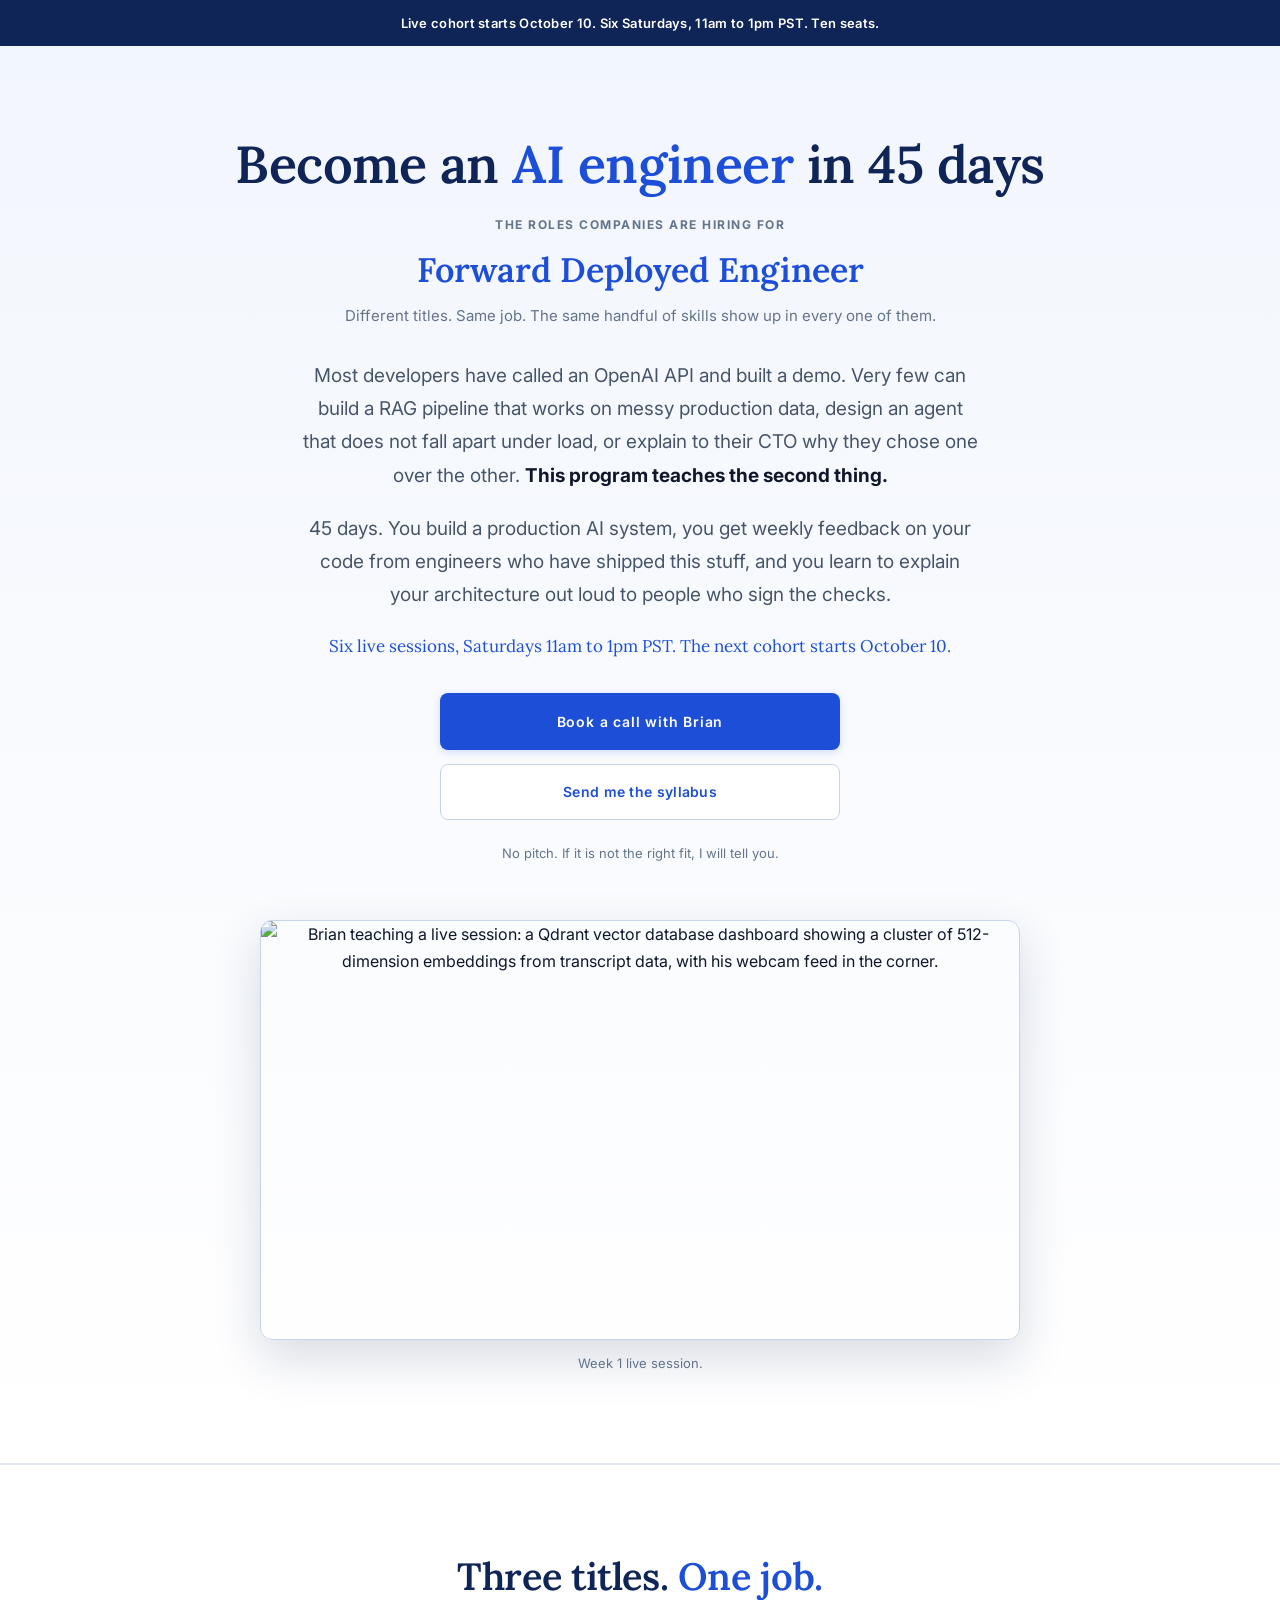
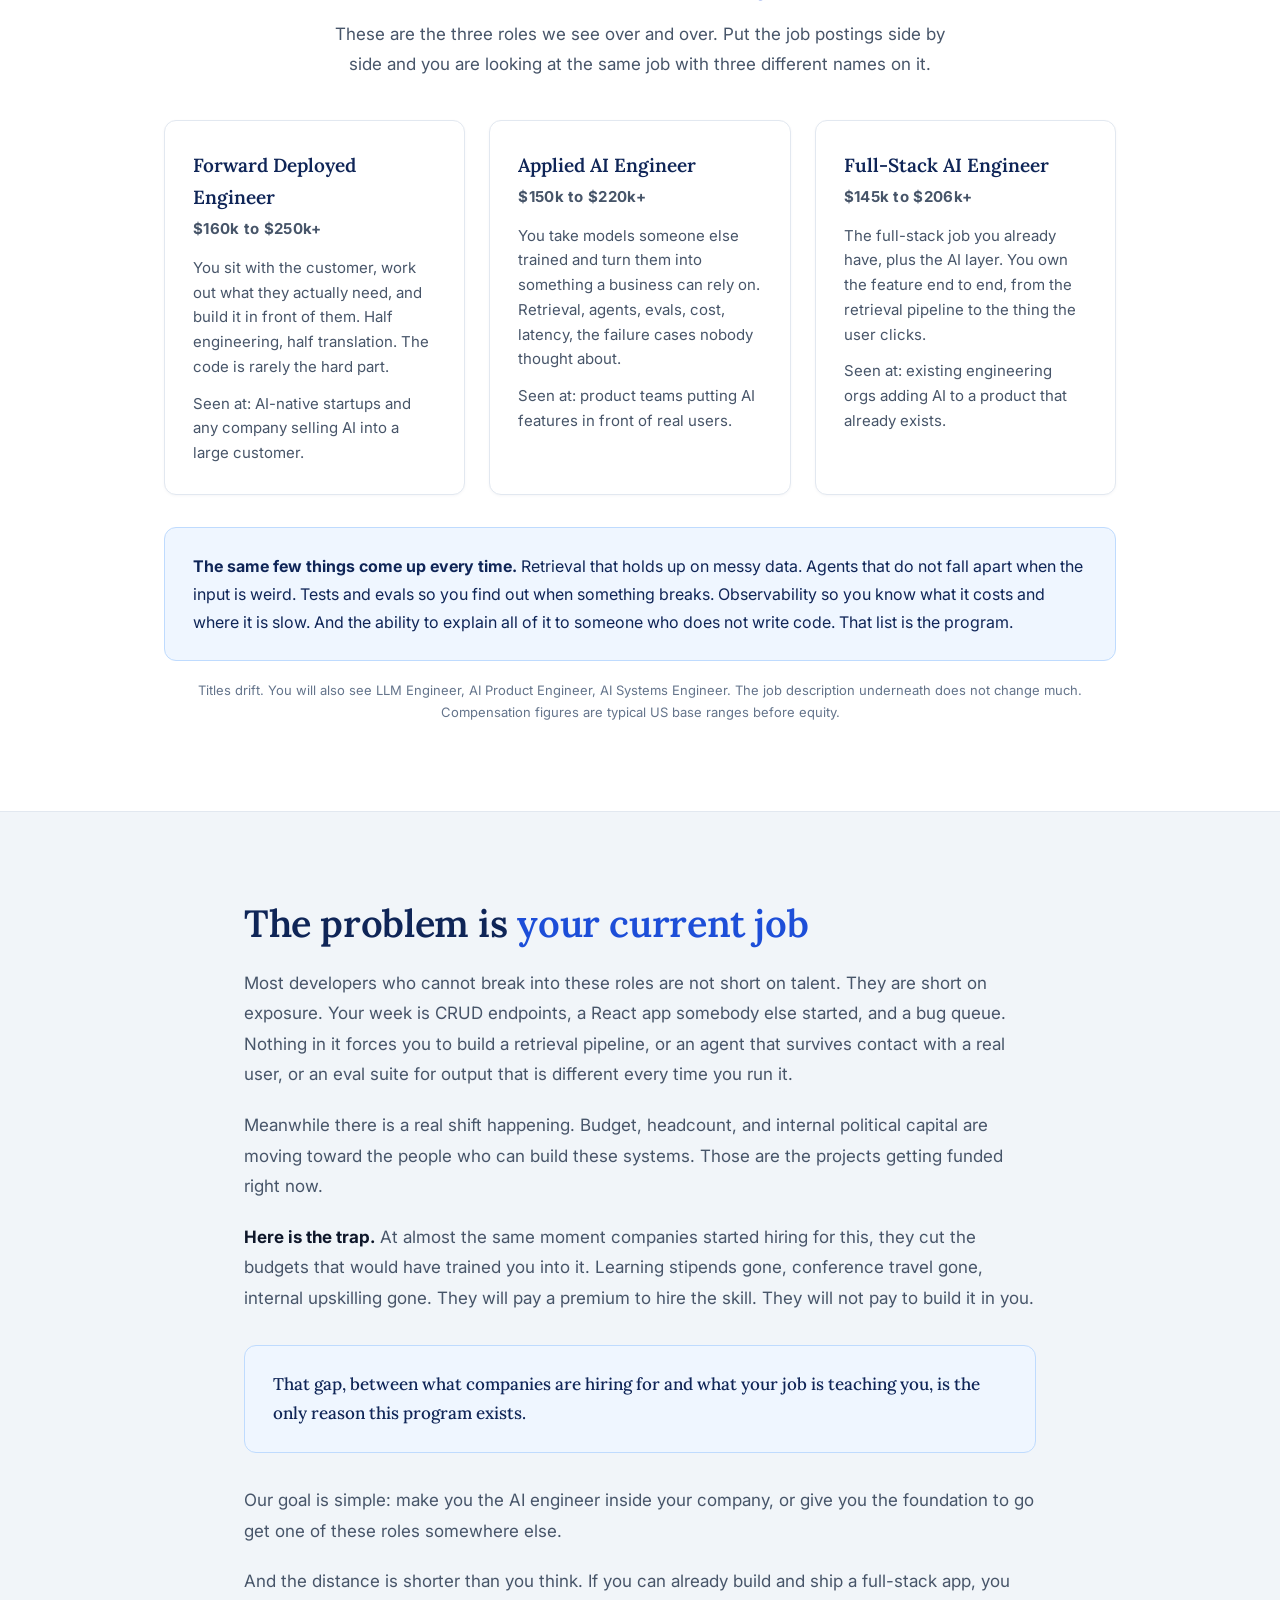
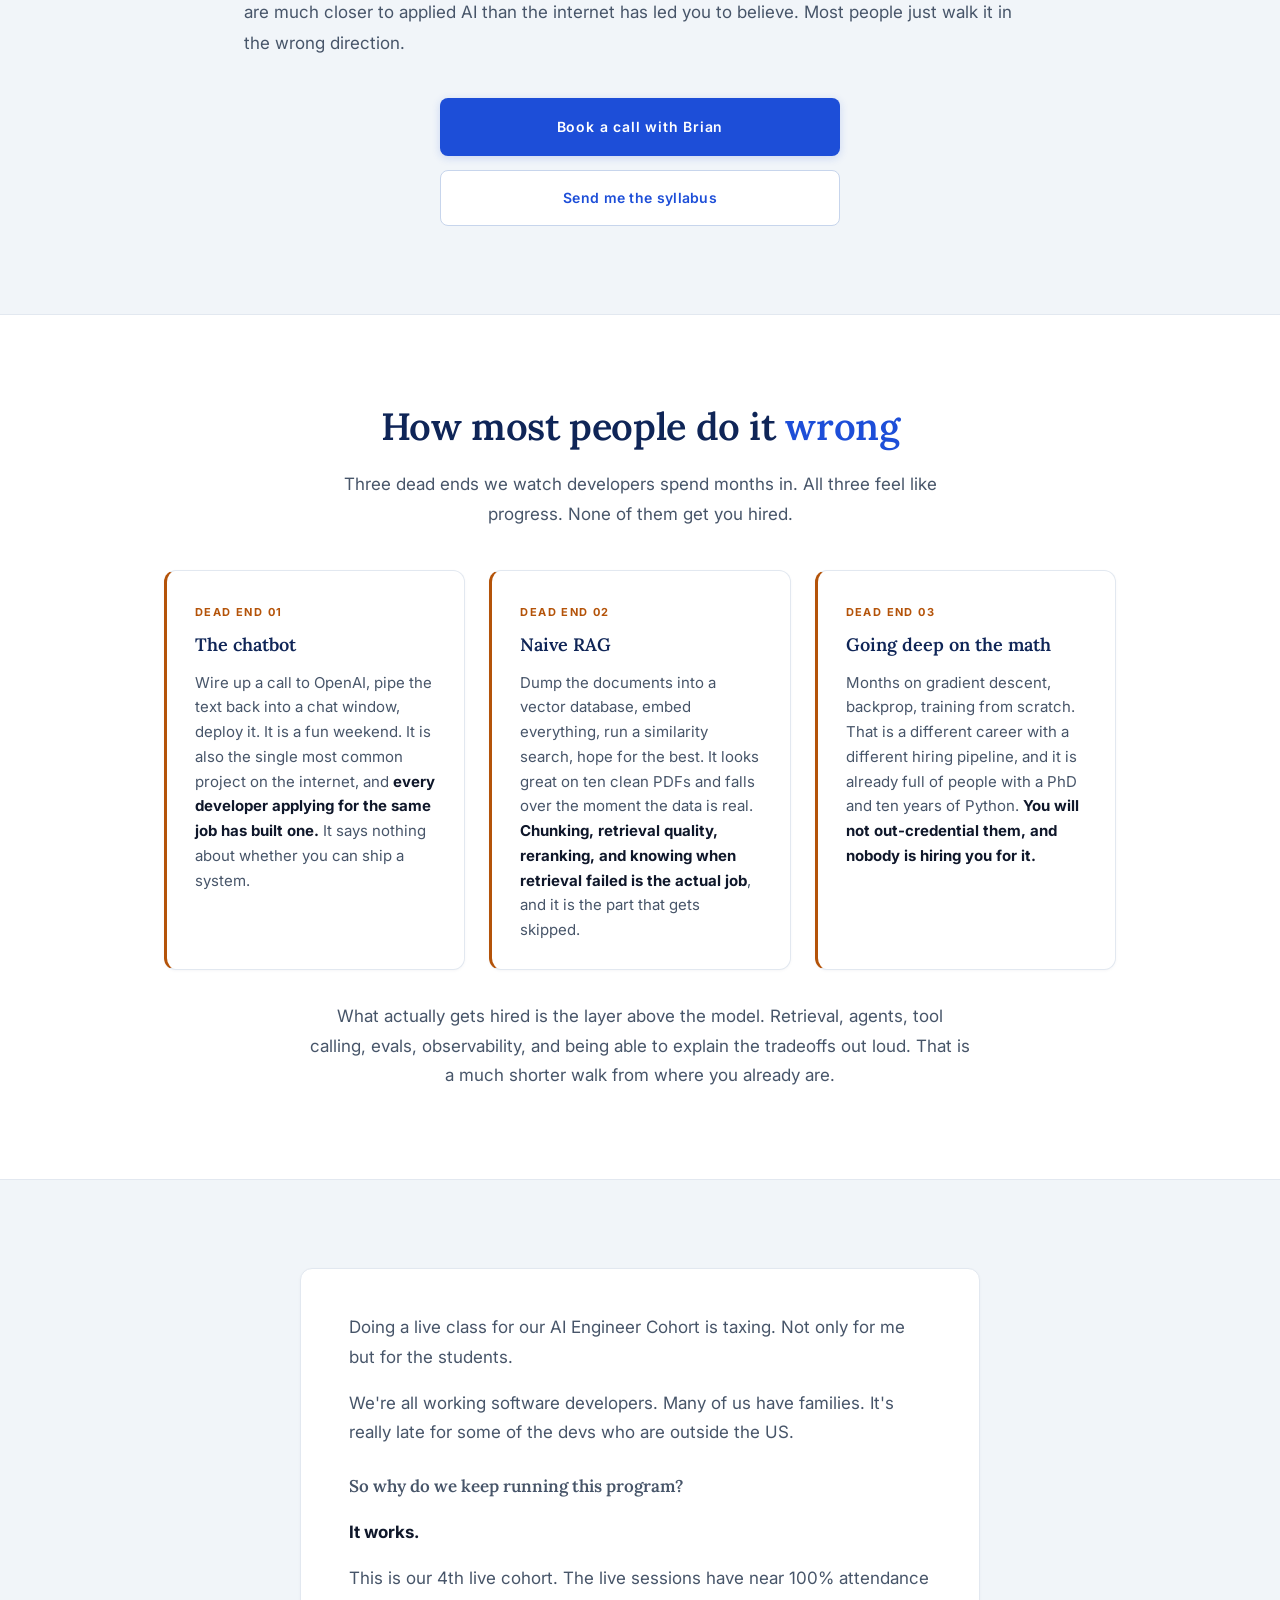
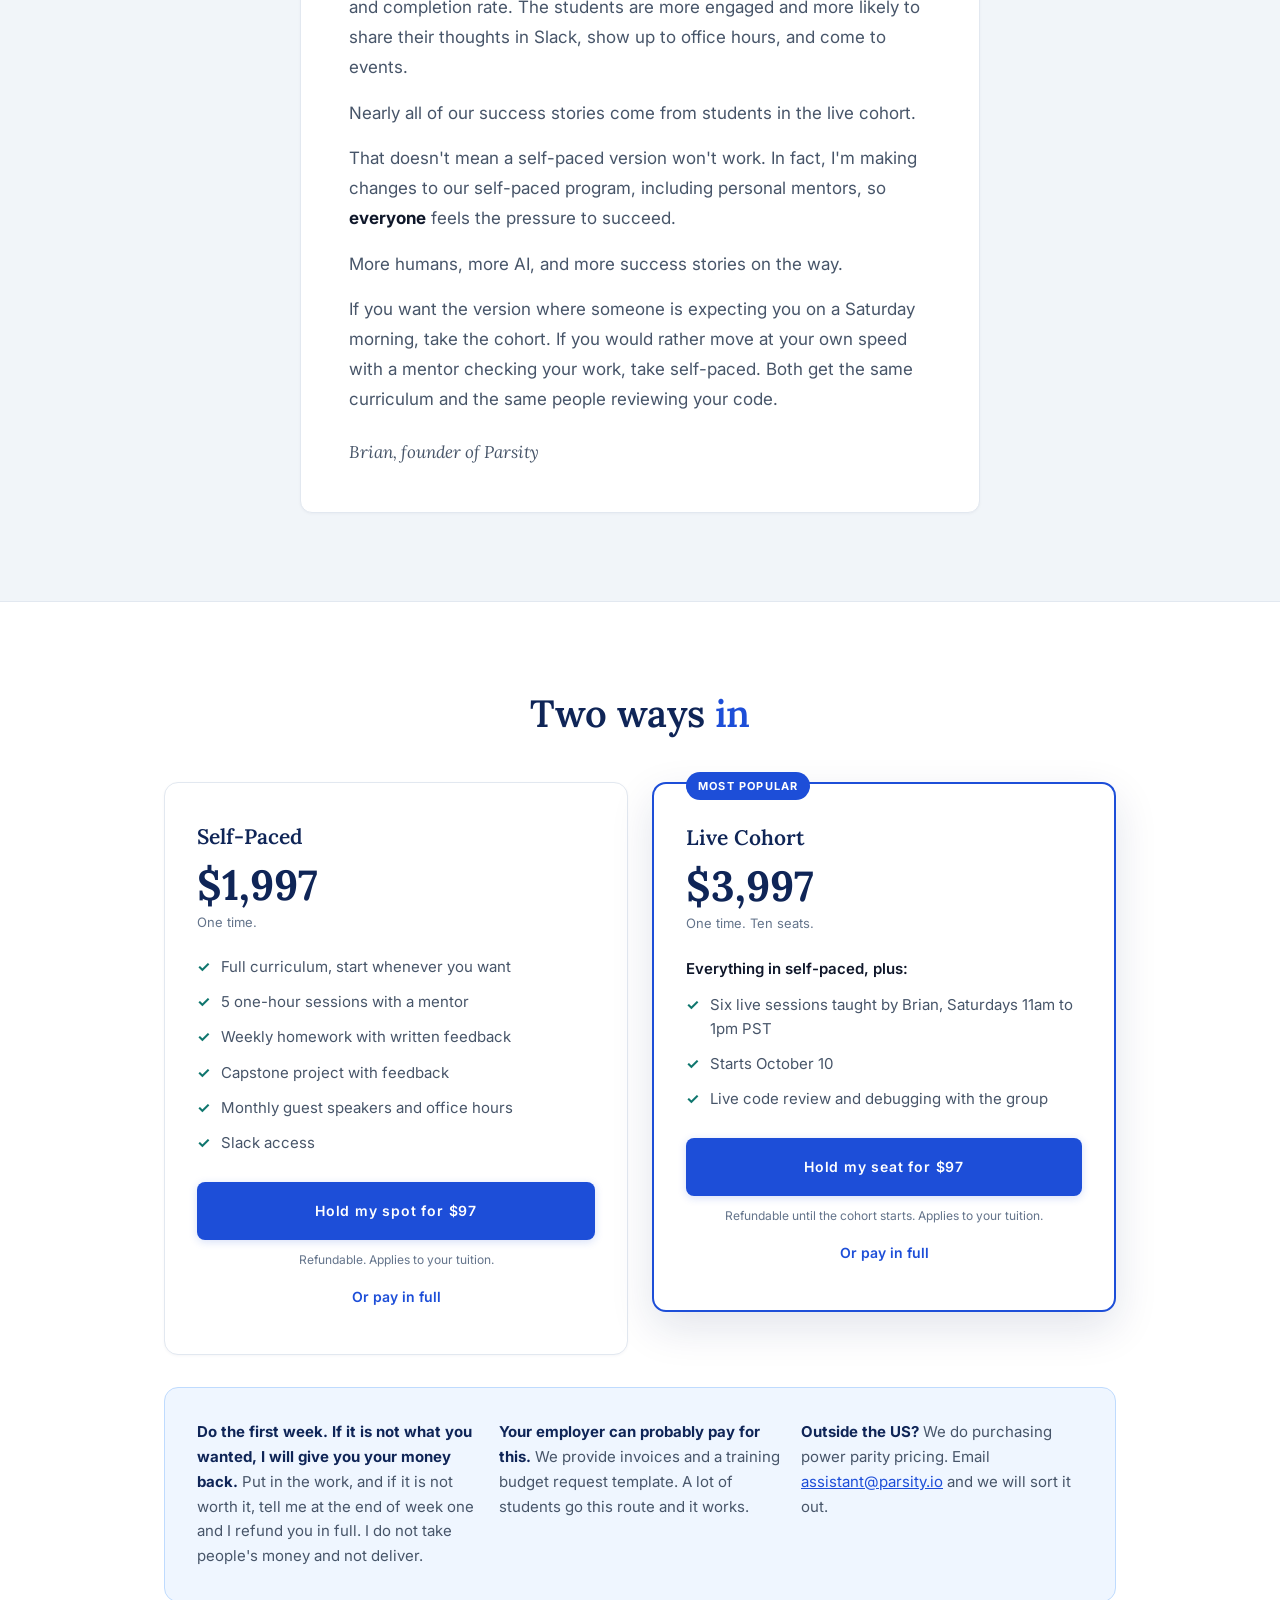
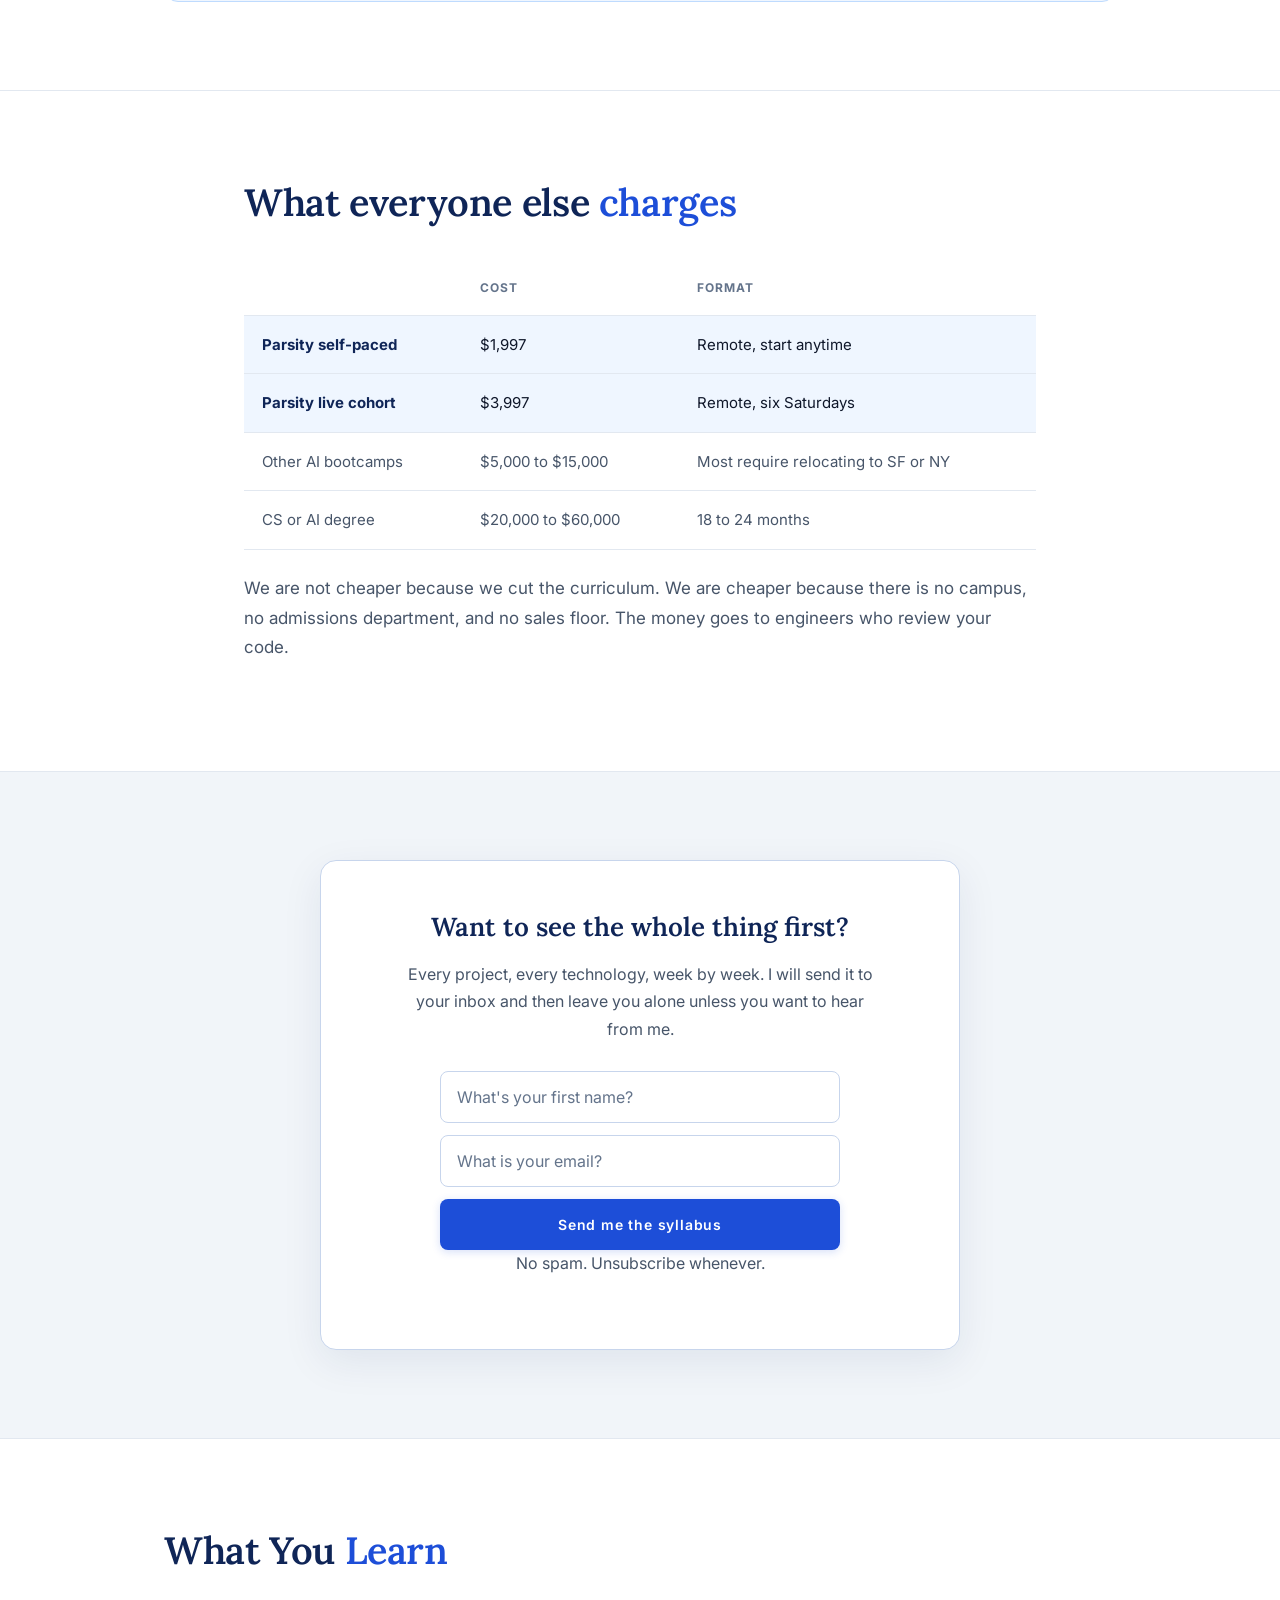
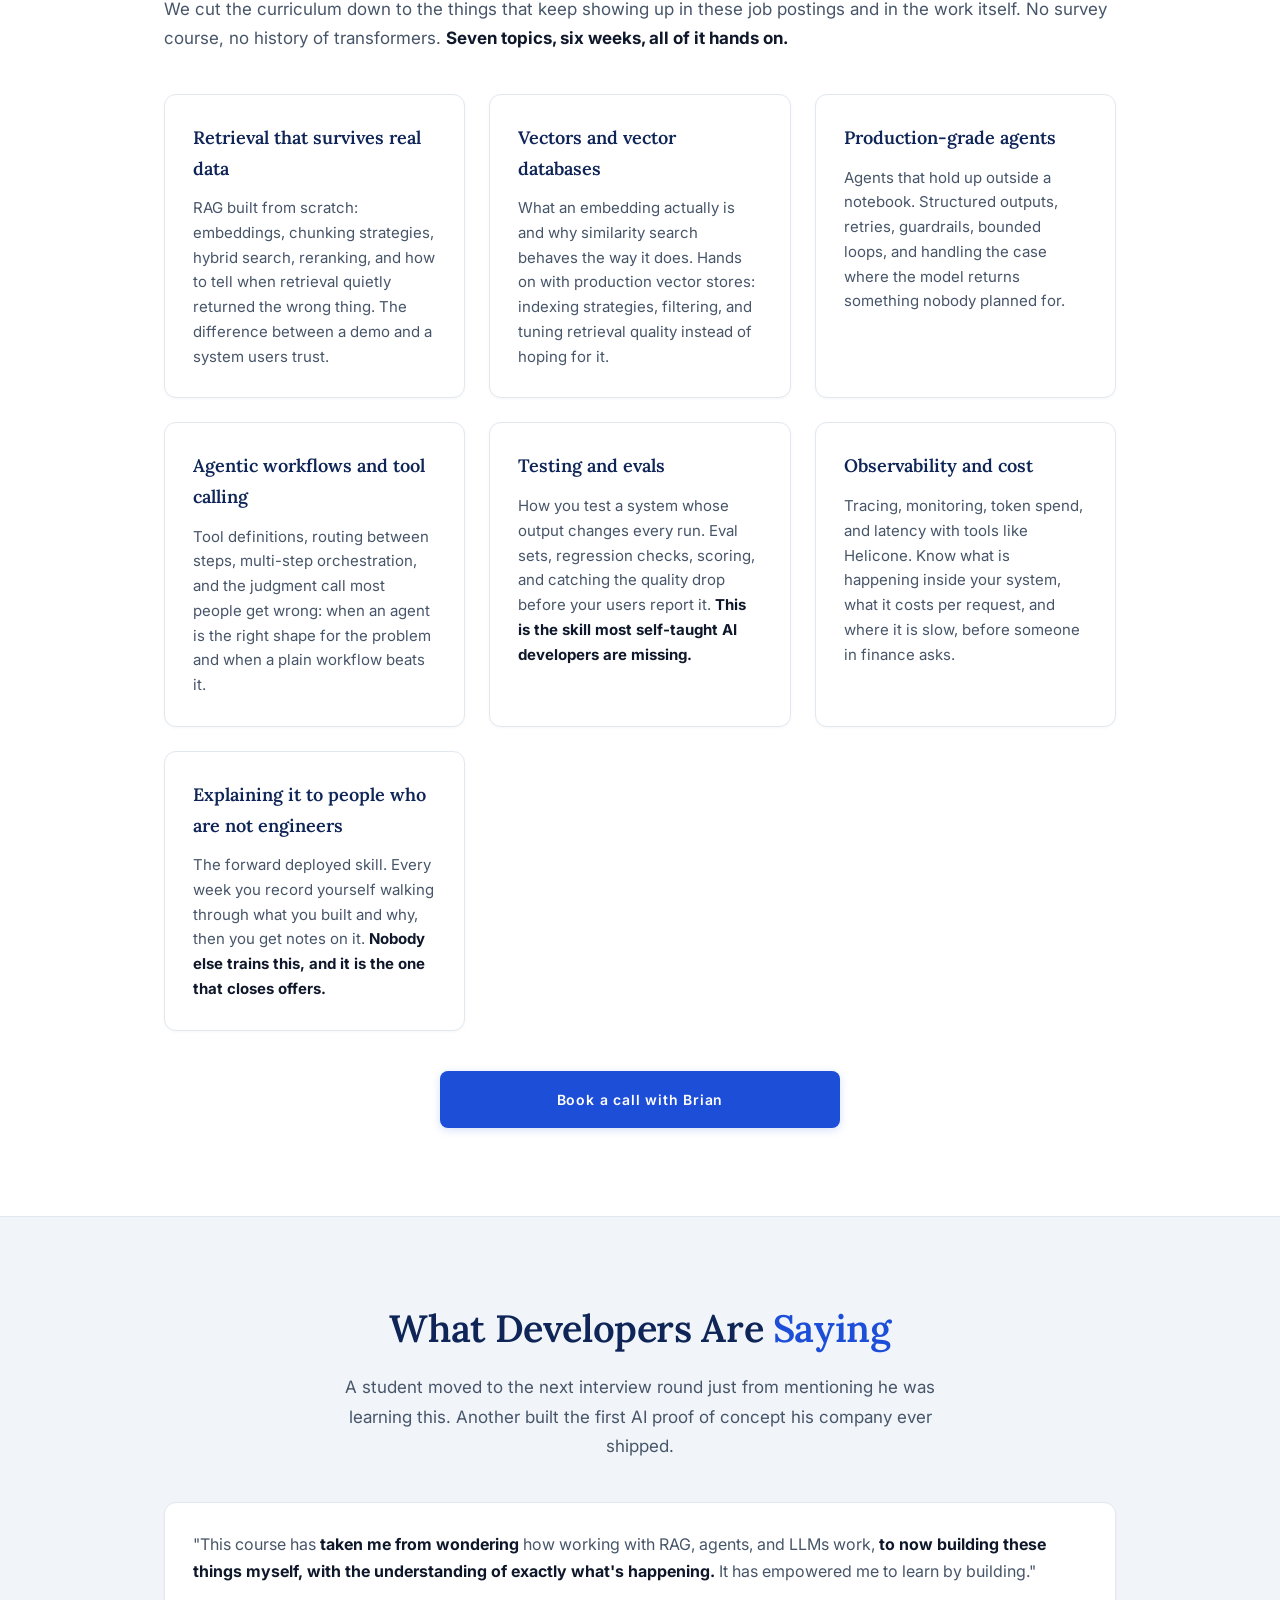
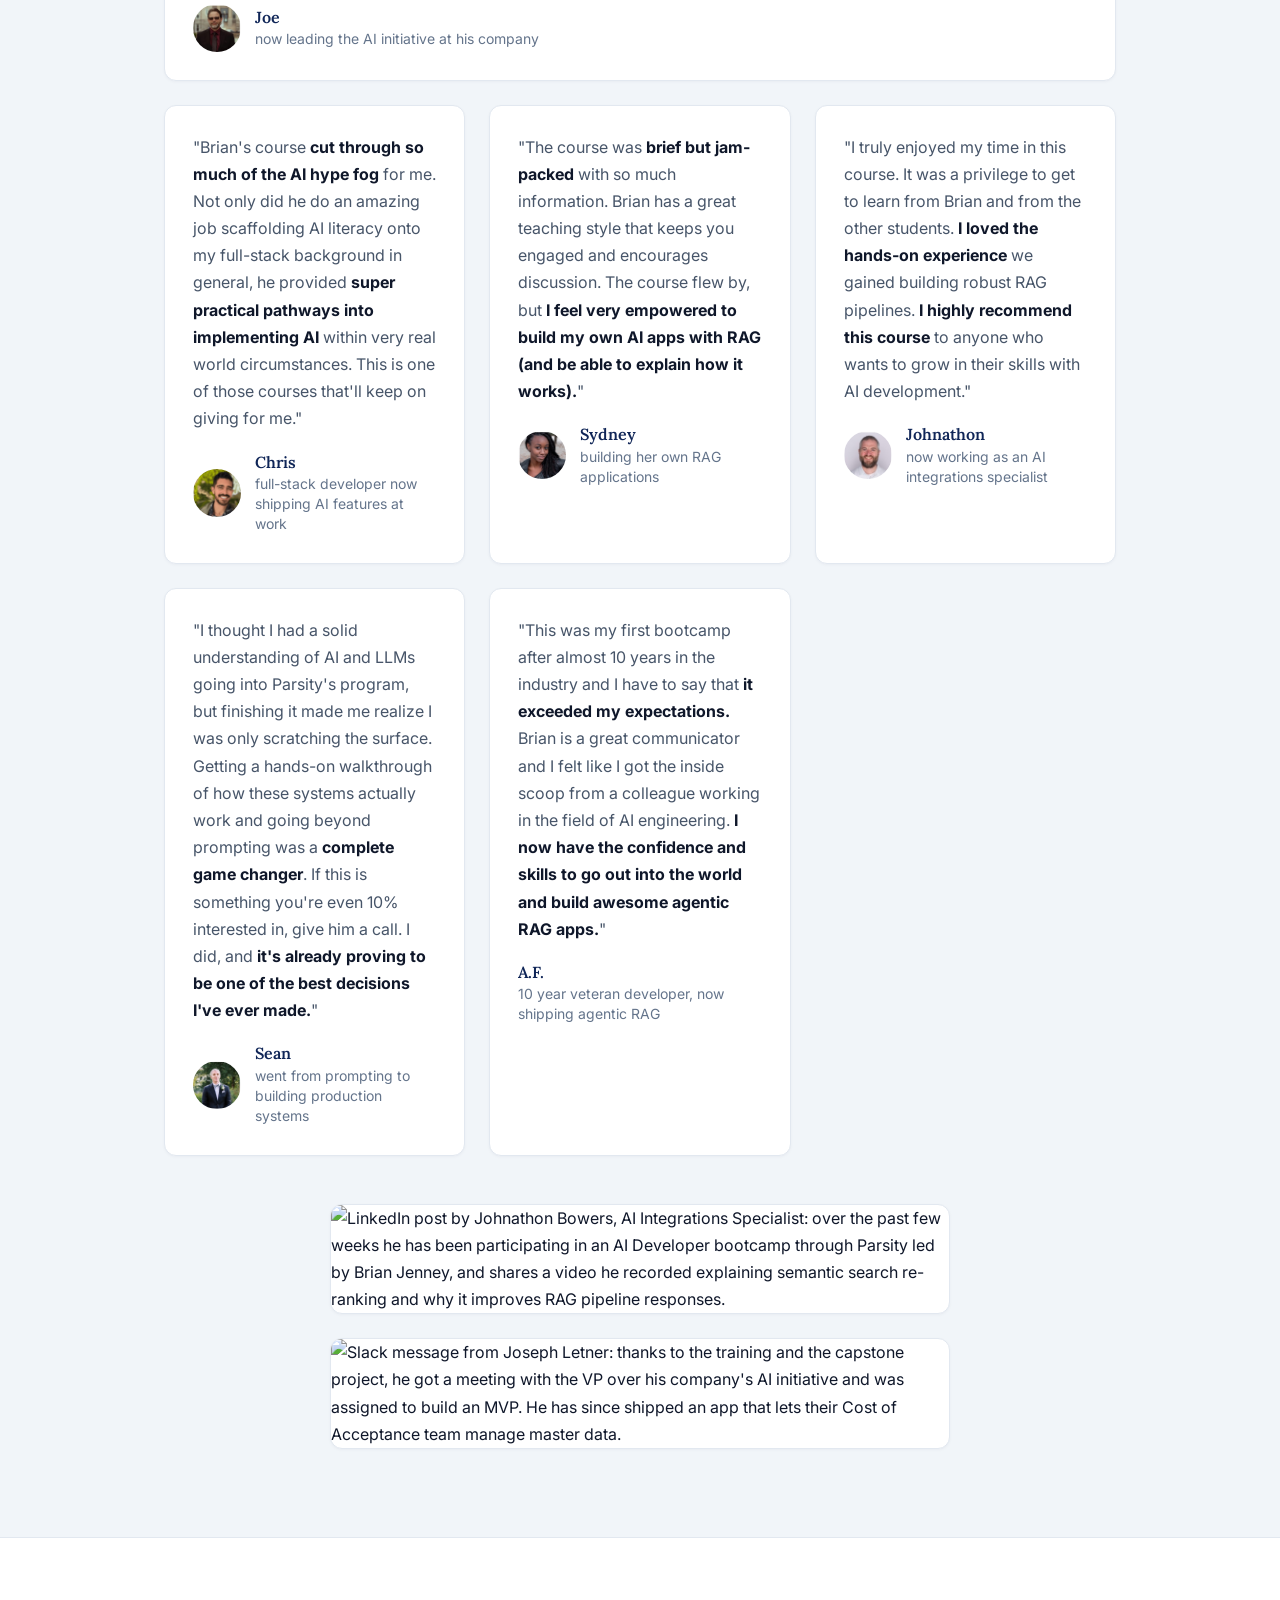
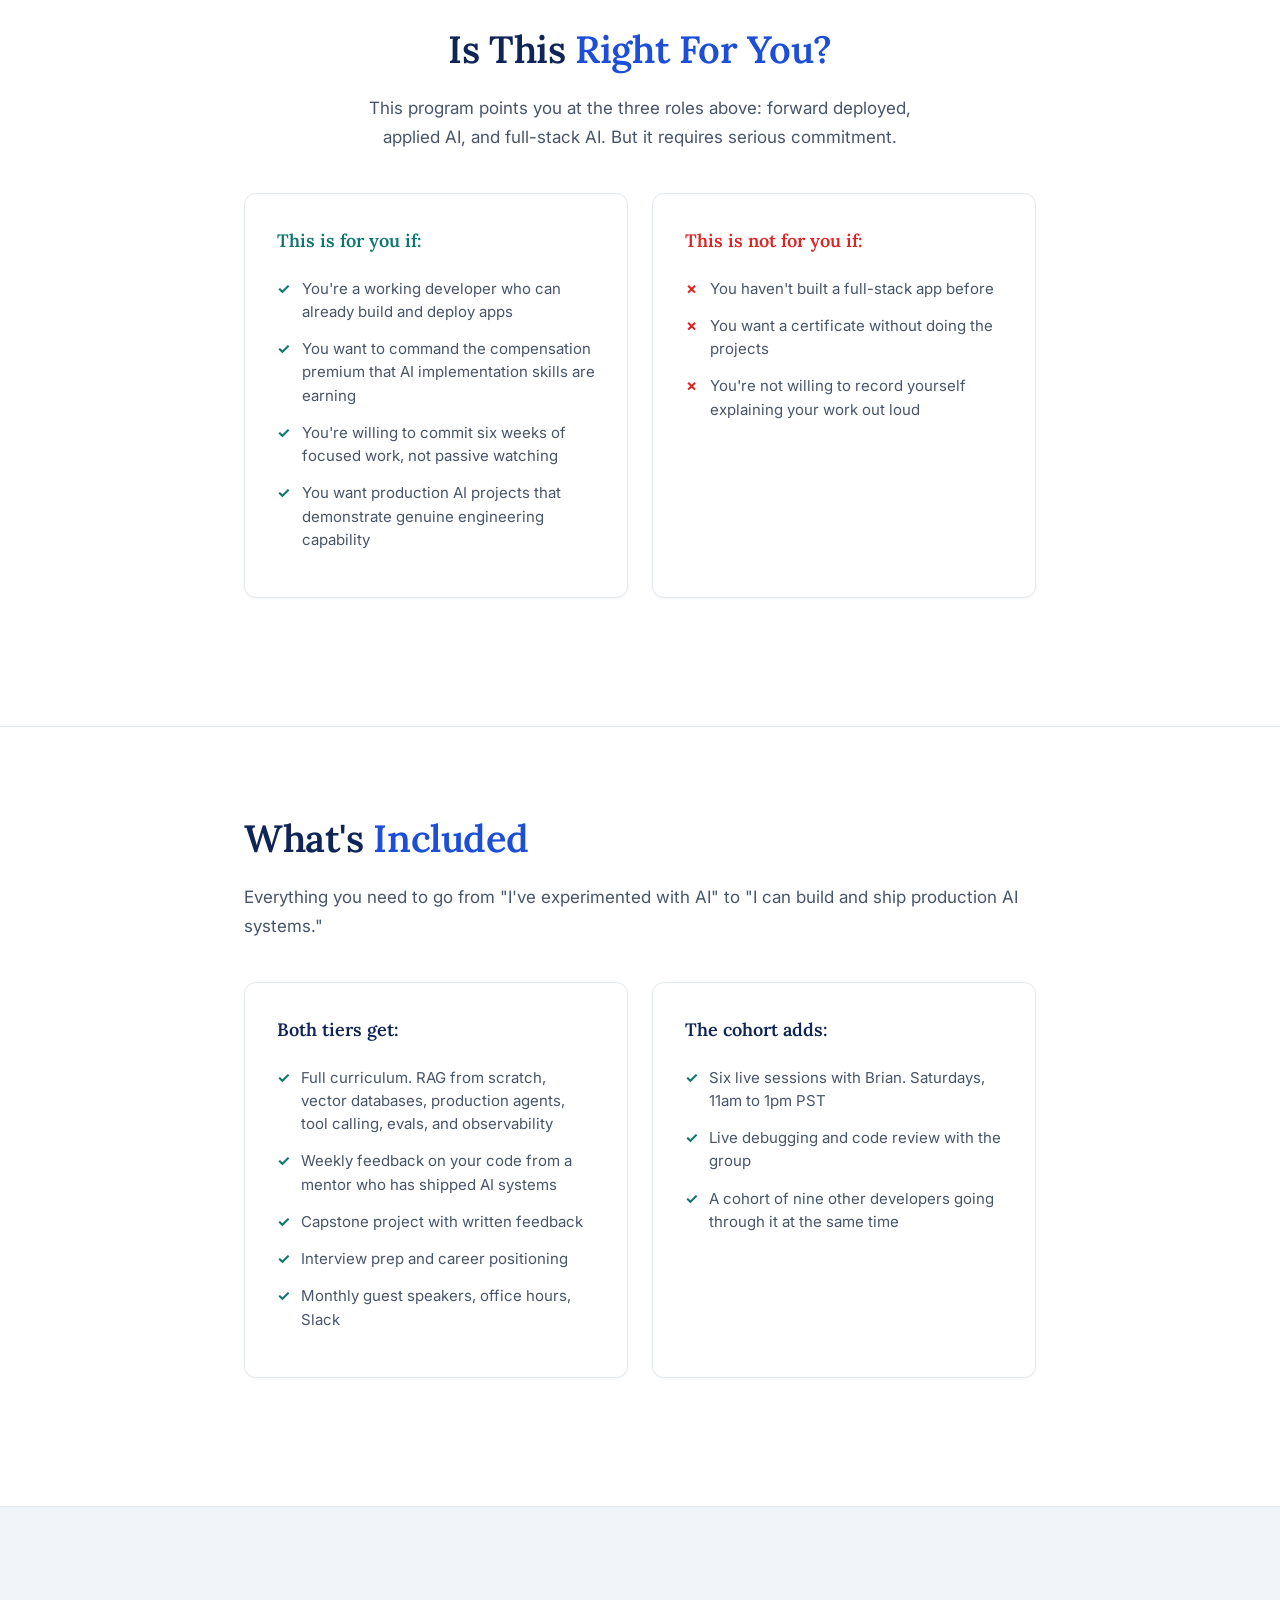
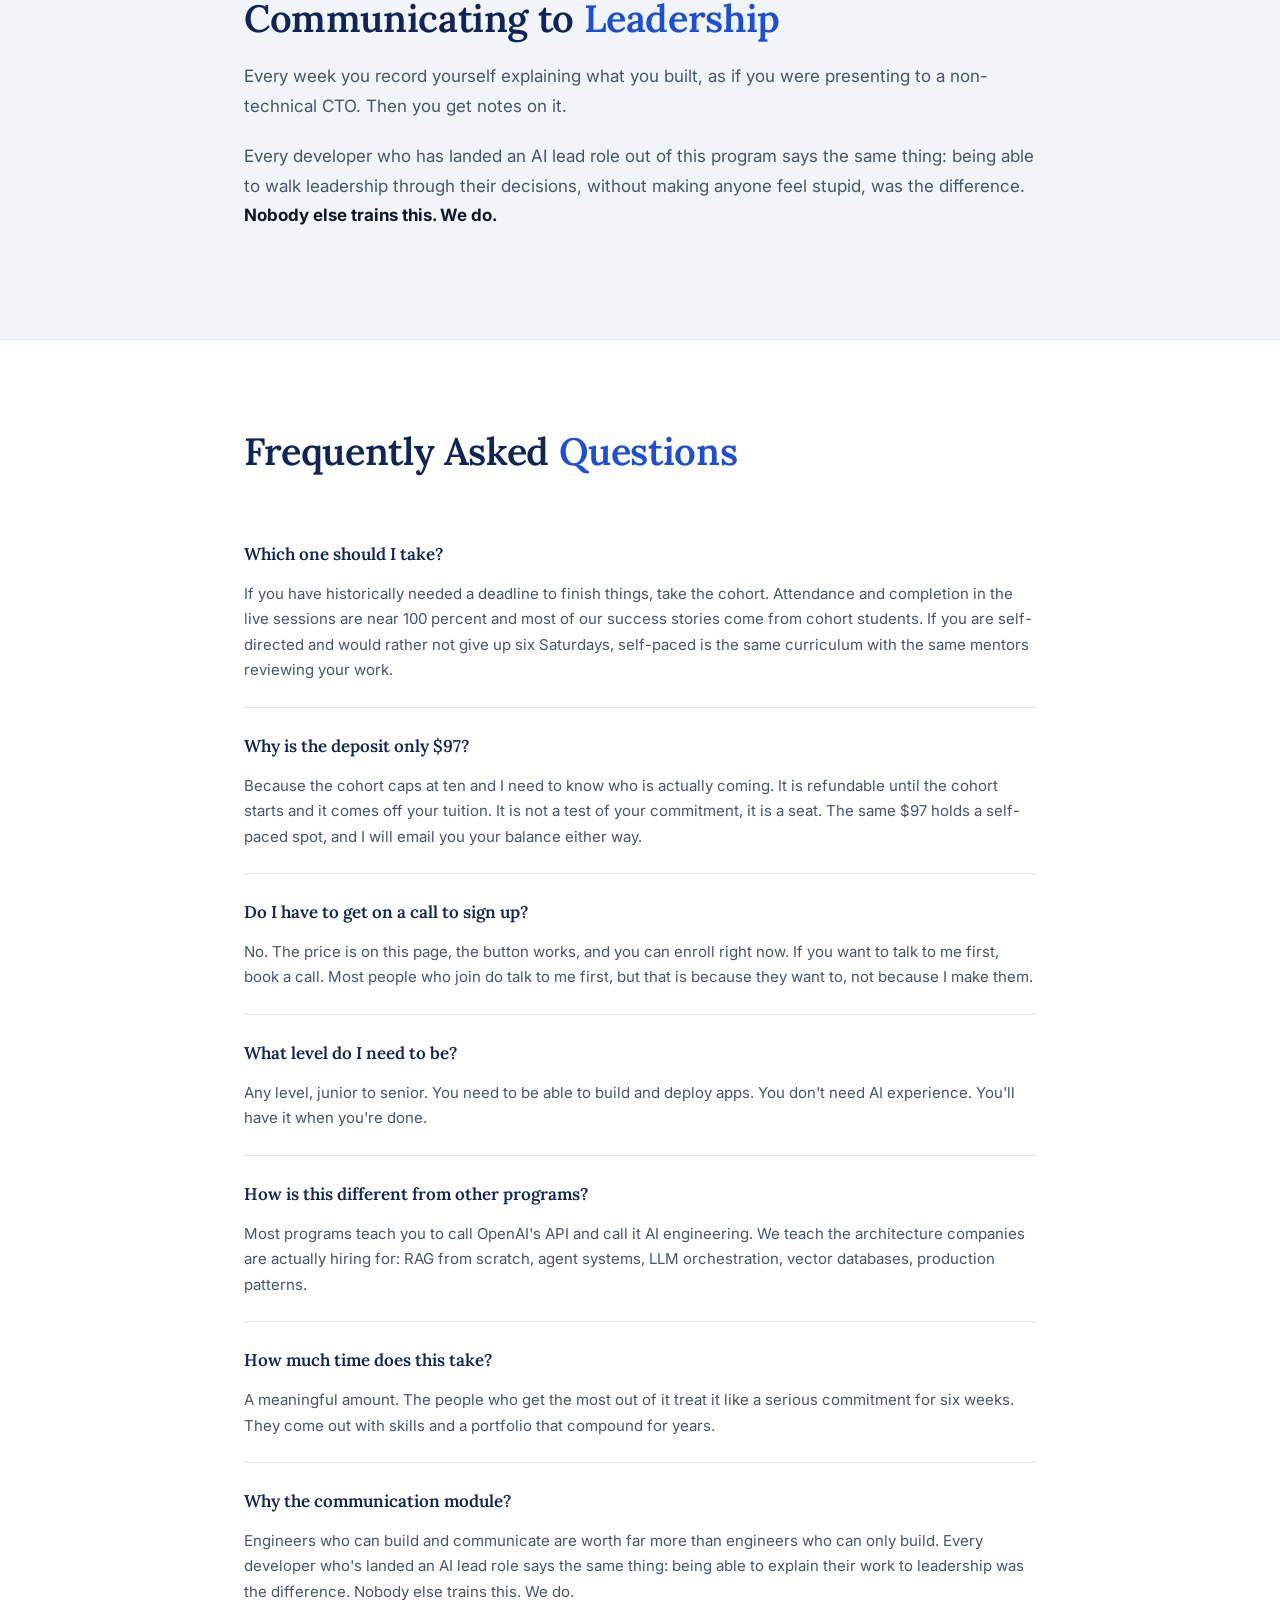
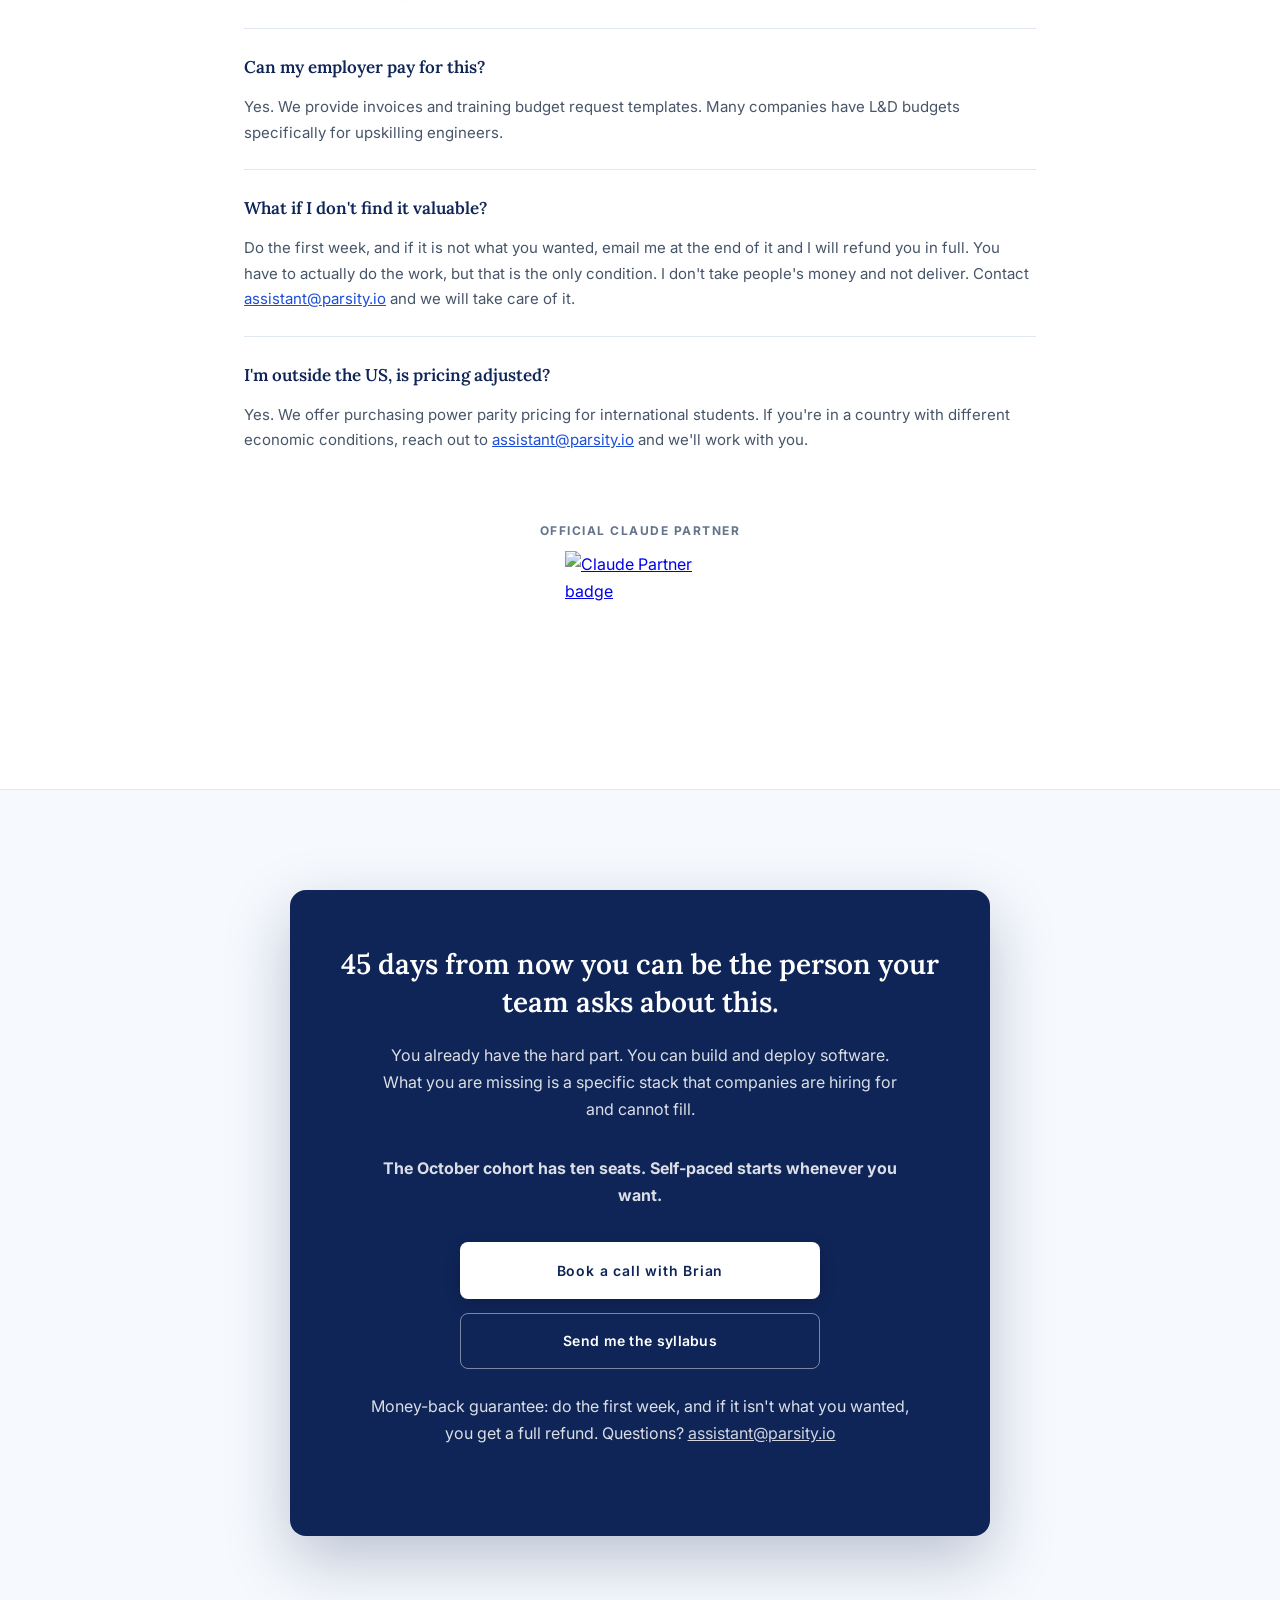
==== commit 2ffa27f2: "Reframe page around the three AI roles and the problem statement Hero now cycles through the role ti" ====
--- a/index.html
+++ b/index.html
@@ -234,6 +234,187 @@
 				margin-top: 8px;
 			}
 
+			/* ── SCREEN READER ── */
+			.sr-only {
+				position: absolute;
+				width: 1px;
+				height: 1px;
+				padding: 0;
+				margin: -1px;
+				overflow: hidden;
+				clip: rect(0, 0, 0, 0);
+				white-space: nowrap;
+				border: 0;
+			}
+
+			/* ── ROLE ROTATOR ── */
+			.role-rotator {
+				display: flex;
+				flex-direction: column;
+				align-items: center;
+				gap: 10px;
+				margin: -8px auto 30px;
+			}
+			.role-rotator-label {
+				font-family: var(--sans);
+				font-size: 12px;
+				font-weight: 700;
+				letter-spacing: 1.5px;
+				text-transform: uppercase;
+				color: var(--muted);
+			}
+			.role-rotator-window {
+				display: block;
+				height: 1.4em;
+				overflow: hidden;
+				font-family: var(--serif);
+				font-size: clamp(22px, 3.6vw, 34px);
+				font-weight: 600;
+				line-height: 1.4;
+				color: var(--accent);
+			}
+			.role-rotator-track {
+				display: block;
+				animation: role-cycle 12s cubic-bezier(0.65, 0, 0.35, 1) infinite;
+			}
+			.role-rotator-item {
+				display: block;
+				height: 1.4em;
+				line-height: 1.4;
+				white-space: nowrap;
+			}
+			@keyframes role-cycle {
+				0%, 18% { transform: translateY(0); }
+				25%, 43% { transform: translateY(-20%); }
+				50%, 68% { transform: translateY(-40%); }
+				75%, 93% { transform: translateY(-60%); }
+				100% { transform: translateY(-80%); }
+			}
+			.role-rotator-note {
+				font-size: 15px;
+				color: var(--muted);
+				max-width: 600px;
+				text-align: center;
+				text-wrap: balance;
+			}
+			@media (prefers-reduced-motion: reduce) {
+				.role-rotator-track {
+					animation: none;
+				}
+				.role-rotator-window {
+					height: auto;
+					overflow: visible;
+					font-size: clamp(19px, 2.6vw, 24px);
+					text-align: center;
+				}
+				.role-rotator-item:last-child {
+					display: none;
+				}
+			}
+
+			/* ── ROLES ── */
+			.roles-grid {
+				display: grid;
+				grid-template-columns: repeat(auto-fit, minmax(280px, 1fr));
+				gap: 24px;
+				margin: 40px 0 32px;
+			}
+			.role-card {
+				background: #ffffff;
+				border: 1px solid var(--border-subtle);
+				border-radius: 12px;
+				padding: 28px;
+				box-shadow: 0 1px 3px rgba(15, 37, 87, 0.04);
+				transition: all 0.25s;
+			}
+			.role-card:hover {
+				border-color: var(--accent-mid);
+				transform: translateY(-3px);
+				box-shadow: 0 12px 32px rgba(15, 37, 87, 0.1);
+			}
+			.role-card h3 {
+				font-family: var(--serif);
+				font-size: 19px;
+				font-weight: 600;
+				color: var(--navy);
+				margin-bottom: 4px;
+			}
+			.role-pay {
+				font-family: var(--sans);
+				font-size: 14px;
+				font-weight: 700;
+				letter-spacing: 0.3px;
+				color: var(--accent);
+				margin-bottom: 14px;
+			}
+			.role-card p {
+				font-size: 15px;
+				color: var(--text2);
+				line-height: 1.65;
+			}
+			.role-who {
+				margin-top: 12px;
+				font-size: 13px;
+				color: var(--muted);
+			}
+			.role-overlap {
+				background: var(--accent-dim);
+				border: 1px solid var(--accent-mid);
+				border-radius: 12px;
+				padding: 24px 28px;
+			}
+			.role-overlap p {
+				font-size: 16px;
+				color: var(--navy);
+				line-height: 1.75;
+				margin: 0;
+			}
+			.roles-fineprint {
+				font-size: 13px;
+				color: var(--muted);
+				text-align: center;
+				margin-top: 18px;
+			}
+
+			/* ── WRONG WAY ── */
+			.wrong-grid {
+				display: grid;
+				grid-template-columns: repeat(auto-fit, minmax(280px, 1fr));
+				gap: 24px;
+				margin: 40px 0 32px;
+			}
+			.wrong-card {
+				background: #ffffff;
+				border: 1px solid var(--border-subtle);
+				border-left: 3px solid var(--warning);
+				border-radius: 12px;
+				padding: 26px 28px;
+				box-shadow: 0 1px 3px rgba(15, 37, 87, 0.04);
+			}
+			.wrong-num {
+				font-family: var(--sans);
+				font-size: 11px;
+				font-weight: 700;
+				letter-spacing: 1.4px;
+				text-transform: uppercase;
+				color: var(--warning);
+			}
+			.wrong-card h4 {
+				font-family: var(--serif);
+				font-size: 18px;
+				font-weight: 600;
+				color: var(--navy);
+				margin: 6px 0 10px;
+			}
+			.wrong-card p {
+				font-size: 15px;
+				color: var(--text2);
+				line-height: 1.65;
+			}
+			.wrong-card p strong {
+				color: var(--text);
+			}
+
 			/* ── SECTIONS ── */
 			.section {
 				padding: 88px 0;
@@ -923,6 +1104,21 @@
 					Become an <span class="gradient">AI engineer</span> in 45 days
 				</h1>
 
+				<div class="role-rotator">
+					<span class="role-rotator-label">The roles companies are hiring for</span>
+					<span class="role-rotator-window" aria-hidden="true">
+						<span class="role-rotator-track">
+							<span class="role-rotator-item">Forward Deployed Engineer</span>
+							<span class="role-rotator-item">Applied AI Engineer</span>
+							<span class="role-rotator-item">Full-Stack AI Engineer</span>
+							<span class="role-rotator-item">AI Product Engineer</span>
+							<span class="role-rotator-item">Forward Deployed Engineer</span>
+						</span>
+					</span>
+					<span class="sr-only">Forward Deployed Engineer. Applied AI Engineer. Full-Stack AI Engineer. AI Product Engineer.</span>
+					<p class="role-rotator-note">Different titles. Same job. The same handful of skills show up in every one of them.</p>
+				</div>
+
 				<p class="hero-sub">
 					Most developers have called an OpenAI API and built a demo. Very few can build a RAG pipeline that works on messy production data, design an agent that does not fall apart under load, or explain to their CTO why they chose one over the other. <strong>This program teaches the second thing.</strong>
 				</p>
@@ -949,6 +1145,133 @@
 					<img src="https://kajabi-storefronts-production.kajabi-cdn.com/kajabi-storefronts-production/file-uploads/themes/2164183145/settings_images/316b55e-c5d6-4315-3d73-1b582aa4a_78acea11-25bf-4e23-9289-3bd7f173428b.png" width="910" height="502" alt="Brian teaching a live session: a Qdrant vector database dashboard showing a cluster of 512-dimension embeddings from transcript data, with his webcam feed in the corner." />
 					<figcaption>Week 1 live session.</figcaption>
 				</figure>
+			</div>
+		</section>
+
+		<!-- ─────────── THE THREE ROLES ─────────── -->
+		<section class="section" id="roles">
+			<div class="container-wide">
+				<h2 class="section-title" style="text-align: center">
+					Three titles. <span class="gradient">One job.</span>
+				</h2>
+				<p class="section-text" style="text-align: center; max-width: 620px; margin: 0 auto;">
+					These are the three roles we see over and over. Put the job postings side by side and you are looking at the same job with three different names on it.
+				</p>
+
+				<div class="roles-grid">
+					<div class="role-card">
+						<h3>Forward Deployed Engineer</h3>
+						<p class="role-pay">$160k to $250k+</p>
+						<p>
+							You sit with the customer, work out what they actually need, and build it in front of them. Half engineering, half translation. The code is rarely the hard part.
+						</p>
+						<p class="role-who">Seen at: AI-native startups and any company selling AI into a large customer.</p>
+					</div>
+					<div class="role-card">
+						<h3>Applied AI Engineer</h3>
+						<p class="role-pay">$150k to $220k+</p>
+						<p>
+							You take models someone else trained and turn them into something a business can rely on. Retrieval, agents, evals, cost, latency, the failure cases nobody thought about.
+						</p>
+						<p class="role-who">Seen at: product teams putting AI features in front of real users.</p>
+					</div>
+					<div class="role-card">
+						<h3>Full-Stack AI Engineer</h3>
+						<p class="role-pay">$145k to $206k+</p>
+						<p>
+							The full-stack job you already have, plus the AI layer. You own the feature end to end, from the retrieval pipeline to the thing the user clicks.
+						</p>
+						<p class="role-who">Seen at: existing engineering orgs adding AI to a product that already exists.</p>
+					</div>
+				</div>
+
+				<div class="role-overlap">
+					<p>
+						<strong>The same few things come up every time.</strong> Retrieval that holds up on messy data. Agents that do not fall apart when the input is weird. Tests and evals so you find out when something breaks. Observability so you know what it costs and where it is slow. And the ability to explain all of it to someone who does not write code. That list is the program.
+					</p>
+				</div>
+
+				<p class="roles-fineprint">
+					Titles drift. You will also see LLM Engineer, AI Product Engineer, AI Systems Engineer. The job description underneath does not change much. Compensation figures are typical US base ranges before equity.
+				</p>
+			</div>
+		</section>
+
+		<!-- ─────────── THE PROBLEM ─────────── -->
+		<section class="section" style="background: var(--bg3);">
+			<div class="container">
+				<h2 class="section-title">
+					The problem is <span class="gradient">your current job</span>
+				</h2>
+				<p class="problem-text">
+					Most developers who cannot break into these roles are not short on talent. They are short on exposure. Your week is CRUD endpoints, a React app somebody else started, and a bug queue. Nothing in it forces you to build a retrieval pipeline, or an agent that survives contact with a real user, or an eval suite for output that is different every time you run it.
+				</p>
+				<p class="problem-text">
+					Meanwhile there is a real shift happening. Budget, headcount, and internal political capital are moving toward the people who can build these systems. Those are the projects getting funded right now.
+				</p>
+				<p class="problem-text">
+					<strong>Here is the trap.</strong> At almost the same moment companies started hiring for this, they cut the budgets that would have trained you into it. Learning stipends gone, conference travel gone, internal upskilling gone. They will pay a premium to hire the skill. They will not pay to build it in you.
+				</p>
+
+				<div class="problem-highlight">
+					<p>That gap, between what companies are hiring for and what your job is teaching you, is the only reason this program exists.</p>
+				</div>
+
+				<p class="problem-text">
+					Our goal is simple: make you the AI engineer inside your company, or give you the foundation to go get one of these roles somewhere else.
+				</p>
+				<p class="problem-text">
+					And the distance is shorter than you think. If you can already build and ship a full-stack app, you are much closer to applied AI than the internet has led you to believe. Most people just walk it in the wrong direction.
+				</p>
+
+				<div class="cta-group" style="margin-top: 40px;">
+					<a href="https://calendly.com/brianjenney83/15-minute-meeting-your-web-dev-roadmap-clone" target="_blank" rel="noopener" class="cta-btn">
+						Book a call with Brian
+					</a>
+					<a href="#syllabus" class="cta-btn-secondary">
+						Send me the syllabus
+					</a>
+				</div>
+			</div>
+		</section>
+
+		<!-- ─────────── THE WRONG DIRECTION ─────────── -->
+		<section class="section">
+			<div class="container-wide">
+				<h2 class="section-title" style="text-align: center">
+					How most people do it <span class="gradient">wrong</span>
+				</h2>
+				<p class="section-text" style="text-align: center; max-width: 620px; margin: 0 auto;">
+					Three dead ends we watch developers spend months in. All three feel like progress. None of them get you hired.
+				</p>
+
+				<div class="wrong-grid">
+					<div class="wrong-card">
+						<span class="wrong-num">Dead end 01</span>
+						<h4>The chatbot</h4>
+						<p>
+							Wire up a call to OpenAI, pipe the text back into a chat window, deploy it. It is a fun weekend. It is also the single most common project on the internet, and <strong>every developer applying for the same job has built one.</strong> It says nothing about whether you can ship a system.
+						</p>
+					</div>
+					<div class="wrong-card">
+						<span class="wrong-num">Dead end 02</span>
+						<h4>Naive RAG</h4>
+						<p>
+							Dump the documents into a vector database, embed everything, run a similarity search, hope for the best. It looks great on ten clean PDFs and falls over the moment the data is real. <strong>Chunking, retrieval quality, reranking, and knowing when retrieval failed is the actual job</strong>, and it is the part that gets skipped.
+						</p>
+					</div>
+					<div class="wrong-card">
+						<span class="wrong-num">Dead end 03</span>
+						<h4>Going deep on the math</h4>
+						<p>
+							Months on gradient descent, backprop, training from scratch. That is a different career with a different hiring pipeline, and it is already full of people with a PhD and ten years of Python. <strong>You will not out-credential them, and nobody is hiring you for it.</strong>
+						</p>
+					</div>
+				</div>
+
+				<p class="section-text" style="text-align: center; max-width: 660px; margin: 0 auto;">
+					What actually gets hired is the layer above the model. Retrieval, agents, tool calling, evals, observability, and being able to explain the tradeoffs out loud. That is a much shorter walk from where you already are.
+				</p>
 			</div>
 		</section>
 
@@ -1092,74 +1415,57 @@
 			</div>
 		</section>
 
-		<!-- ─────────── THE SKILLS GAP ─────────── -->
-		<section class="section">
-			<div class="container">
-				<h2 class="section-title">
-					The <span class="gradient">Skills Gap</span>
-				</h2>
-				<p class="problem-text">
-					There's a massive difference between <strong>using AI tools</strong> and <strong>building AI systems</strong>. Most developers are stuck on the wrong side of that line.
-				</p>
-				<p class="problem-text">
-					They've experimented with ChatGPT. Called an API. Maybe built a demo. But companies increasingly need developers who can implement production AI systems: RAG pipelines, agent architectures, LLM orchestration, and observability.
-				</p>
-				<p class="problem-text">
-					RAG and AI agents are becoming foundational engineering skills. The engineers who can build these systems are the ones companies cannot find.
-				</p>
-
-				<div class="problem-highlight">
-					<p>AI Engineer compensation commonly ranges from $145k to $206k+ before equity. That is the one number on this page, and it is the reason the roles stay open.</p>
-				</div>
-
-				<p class="problem-text">
-					<strong>The fix:</strong> six focused weeks on the exact stack companies are trying to hire for.
-				</p>
-
-				<div class="cta-group" style="margin-top: 40px;">
-					<a href="https://calendly.com/brianjenney83/15-minute-meeting-your-web-dev-roadmap-clone" target="_blank" rel="noopener" class="cta-btn">
-						Book a call with Brian
-					</a>
-					<a href="#syllabus" class="cta-btn-secondary">
-						Send me the syllabus
-					</a>
-				</div>
-			</div>
-		</section>
-
 		<!-- ─────────── WHAT YOU LEARN ─────────── -->
 		<section class="section">
-			<div class="container">
+			<div class="container-wide">
 				<h2 class="section-title">
 					What You <span class="gradient">Learn</span>
 				</h2>
 				<p class="section-text">
-					RAG, agents, orchestration, and production LLM systems. Companies are hiring for AI Engineer, Applied AI Engineer, LLM Engineer, AI Product Engineer, and AI Systems Engineer roles. <strong>This is the stack they're looking for.</strong>
+					We cut the curriculum down to the things that keep showing up in these job postings and in the work itself. No survey course, no history of transformers. <strong>Seven topics, six weeks, all of it hands on.</strong>
 				</p>
 
 				<div class="skills-grid">
 					<div class="skill-card">
-						<h4>RAG Architecture</h4>
-						<p>
-							Build it from scratch: embeddings, chunking strategies, vector storage, semantic search, retrieval, generation. Understand the math and the tradeoffs that separate production systems from demos.
+						<h4>Retrieval that survives real data</h4>
+						<p>
+							RAG built from scratch: embeddings, chunking strategies, hybrid search, reranking, and how to tell when retrieval quietly returned the wrong thing. The difference between a demo and a system users trust.
 						</p>
 					</div>
 					<div class="skill-card">
-						<h4>Vector Databases</h4>
-						<p>
-							Hands-on with Pinecone, one of the most popular choices for production RAG systems. Learn similarity search, indexing strategies, and how to optimize retrieval quality.
+						<h4>Vectors and vector databases</h4>
+						<p>
+							What an embedding actually is and why similarity search behaves the way it does. Hands on with production vector stores: indexing strategies, filtering, and tuning retrieval quality instead of hoping for it.
 						</p>
 					</div>
 					<div class="skill-card">
-						<h4>Agent Architecture</h4>
-						<p>
-							Design multi-agent systems with specialized agents, routing logic, and structured outputs. Build agents that actually work in production, not agents that work once in a notebook.
+						<h4>Production-grade agents</h4>
+						<p>
+							Agents that hold up outside a notebook. Structured outputs, retries, guardrails, bounded loops, and handling the case where the model returns something nobody planned for.
 						</p>
 					</div>
 					<div class="skill-card">
-						<h4>LLM Observability</h4>
-						<p>
-							Performance monitoring, usage tracking, cost management with Helicone. Know what's happening inside your AI systems and catch problems before users do.
+						<h4>Agentic workflows and tool calling</h4>
+						<p>
+							Tool definitions, routing between steps, multi-step orchestration, and the judgment call most people get wrong: when an agent is the right shape for the problem and when a plain workflow beats it.
+						</p>
+					</div>
+					<div class="skill-card">
+						<h4>Testing and evals</h4>
+						<p>
+							How you test a system whose output changes every run. Eval sets, regression checks, scoring, and catching the quality drop before your users report it. <strong>This is the skill most self-taught AI developers are missing.</strong>
+						</p>
+					</div>
+					<div class="skill-card">
+						<h4>Observability and cost</h4>
+						<p>
+							Tracing, monitoring, token spend, and latency with tools like Helicone. Know what is happening inside your system, what it costs per request, and where it is slow, before someone in finance asks.
+						</p>
+					</div>
+					<div class="skill-card">
+						<h4>Explaining it to people who are not engineers</h4>
+						<p>
+							The forward deployed skill. Every week you record yourself walking through what you built and why, then you get notes on it. <strong>Nobody else trains this, and it is the one that closes offers.</strong>
 						</p>
 					</div>
 				</div>
@@ -1261,7 +1567,7 @@
 					Is This <span class="gradient">Right For You?</span>
 				</h2>
 				<p class="section-text" style="text-align: center; max-width: 580px; margin: 0 auto 40px;">
-					This program positions you for roles like AI Engineer, Applied AI Engineer, LLM Engineer, and AI Product Engineer. But it requires serious commitment.
+					This program points you at the three roles above: forward deployed, applied AI, and full-stack AI. But it requires serious commitment.
 				</p>
 
 				<div class="fit-grid">
@@ -1300,7 +1606,7 @@
 					<div class="tier-card">
 						<h4>Both tiers get:</h4>
 						<ul>
-							<li>Full curriculum. RAG from scratch, vector databases, agent architecture, LLM observability</li>
+							<li>Full curriculum. RAG from scratch, vector databases, production agents, tool calling, evals, and observability</li>
 							<li>Weekly feedback on your code from a mentor who has shipped AI systems</li>
 							<li>Capstone project with written feedback</li>
 							<li>Interview prep and career positioning</li>
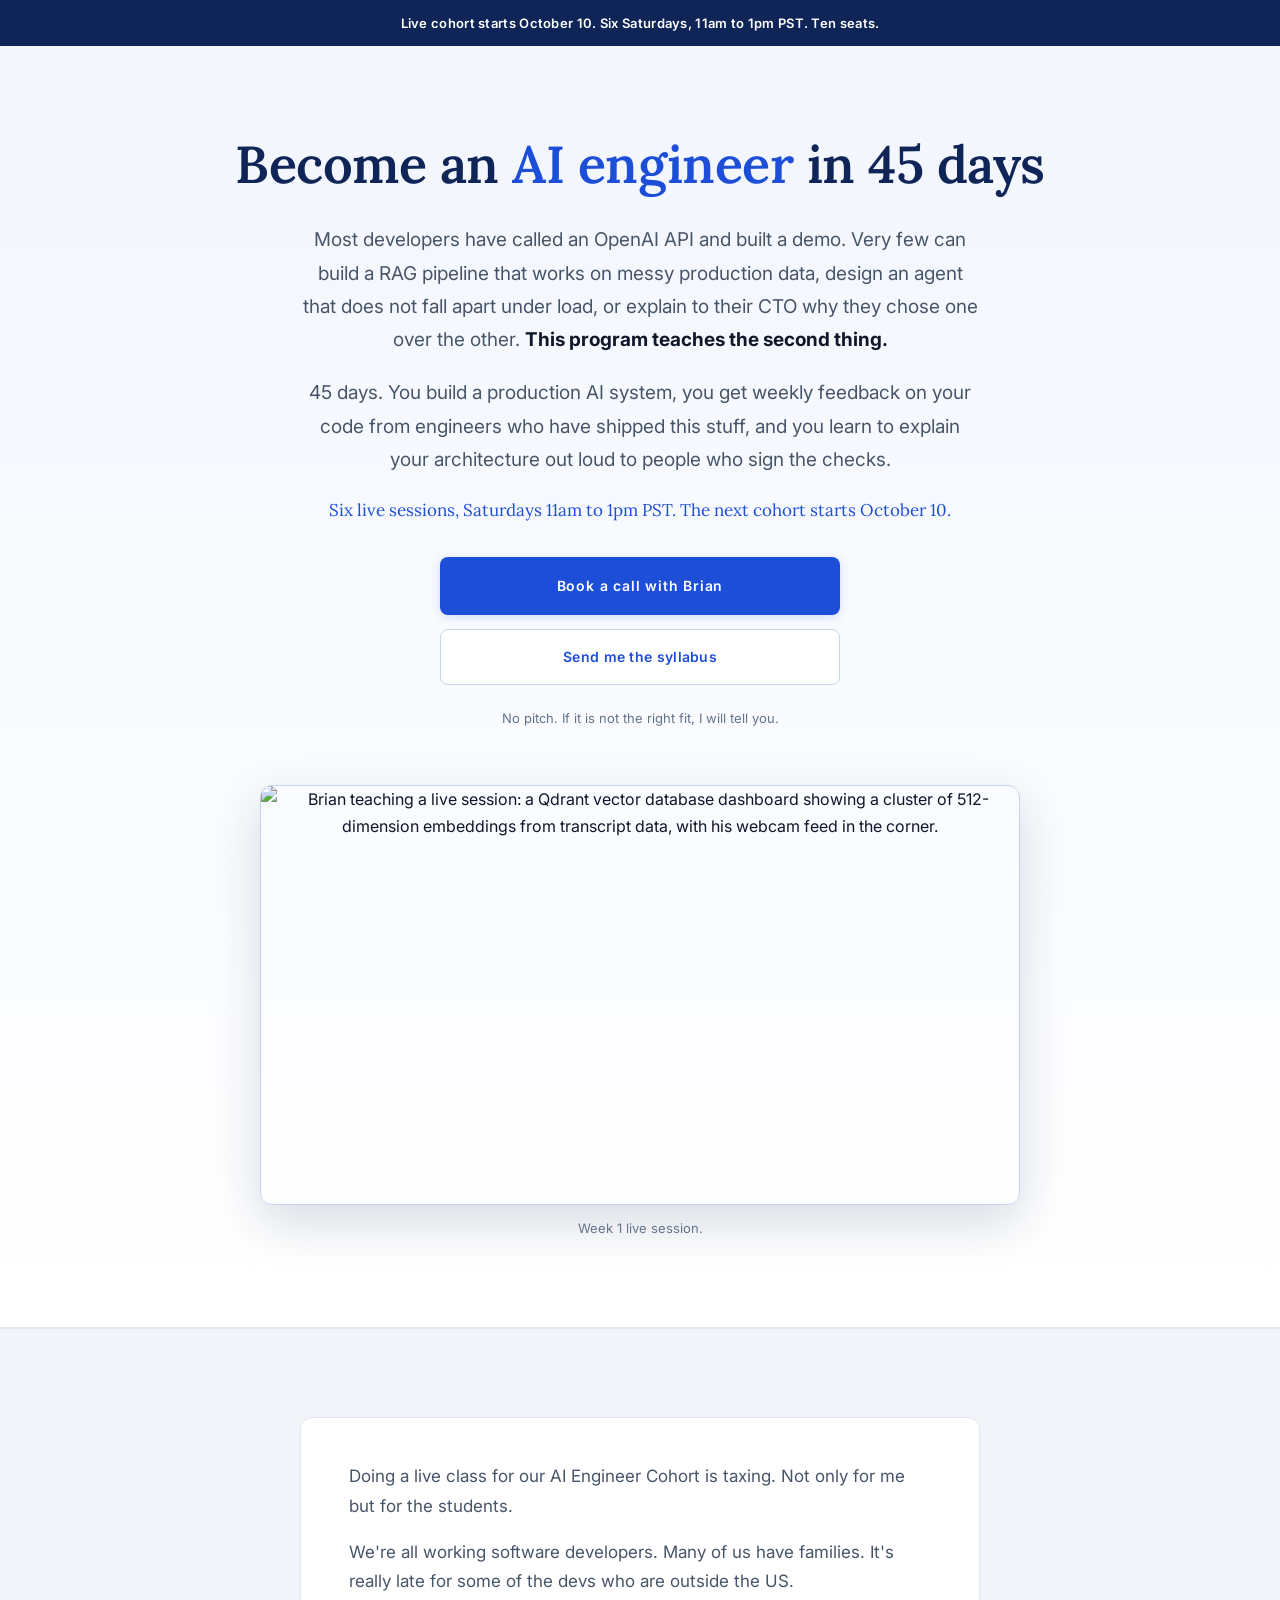
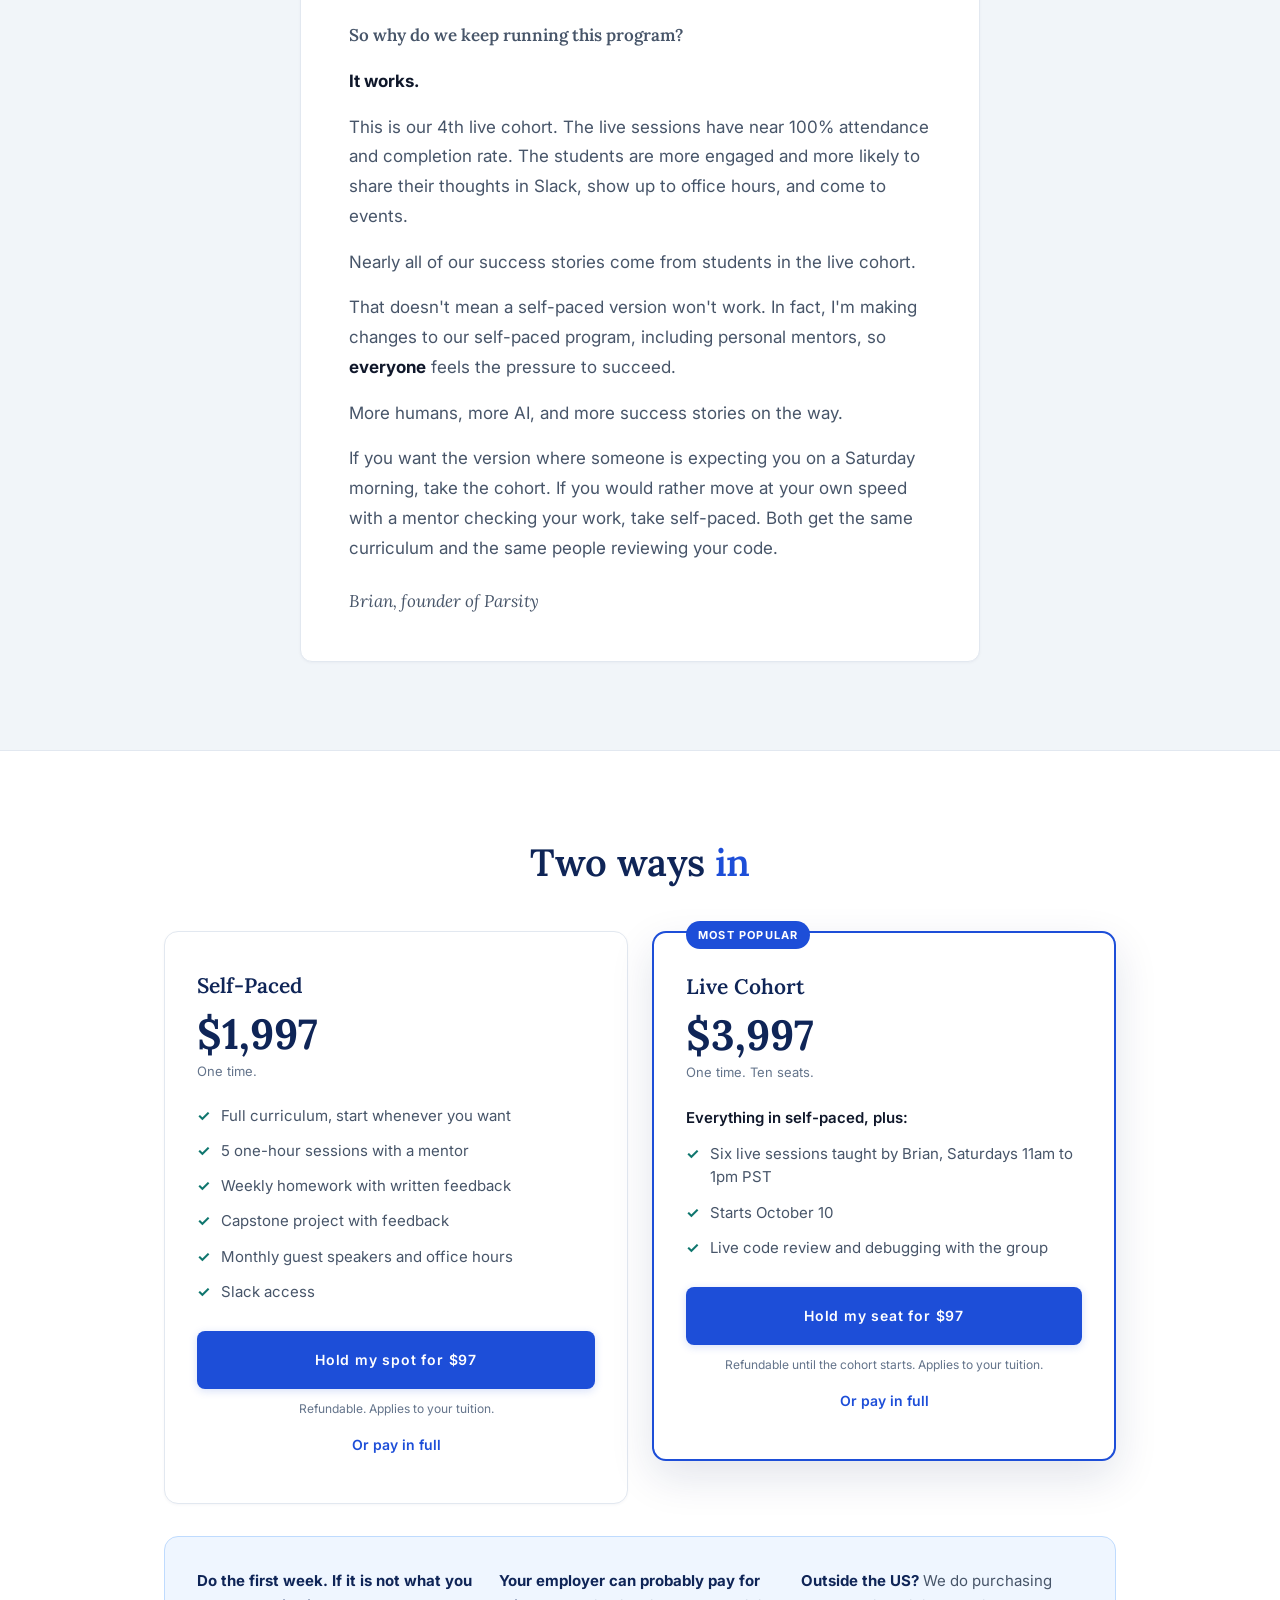
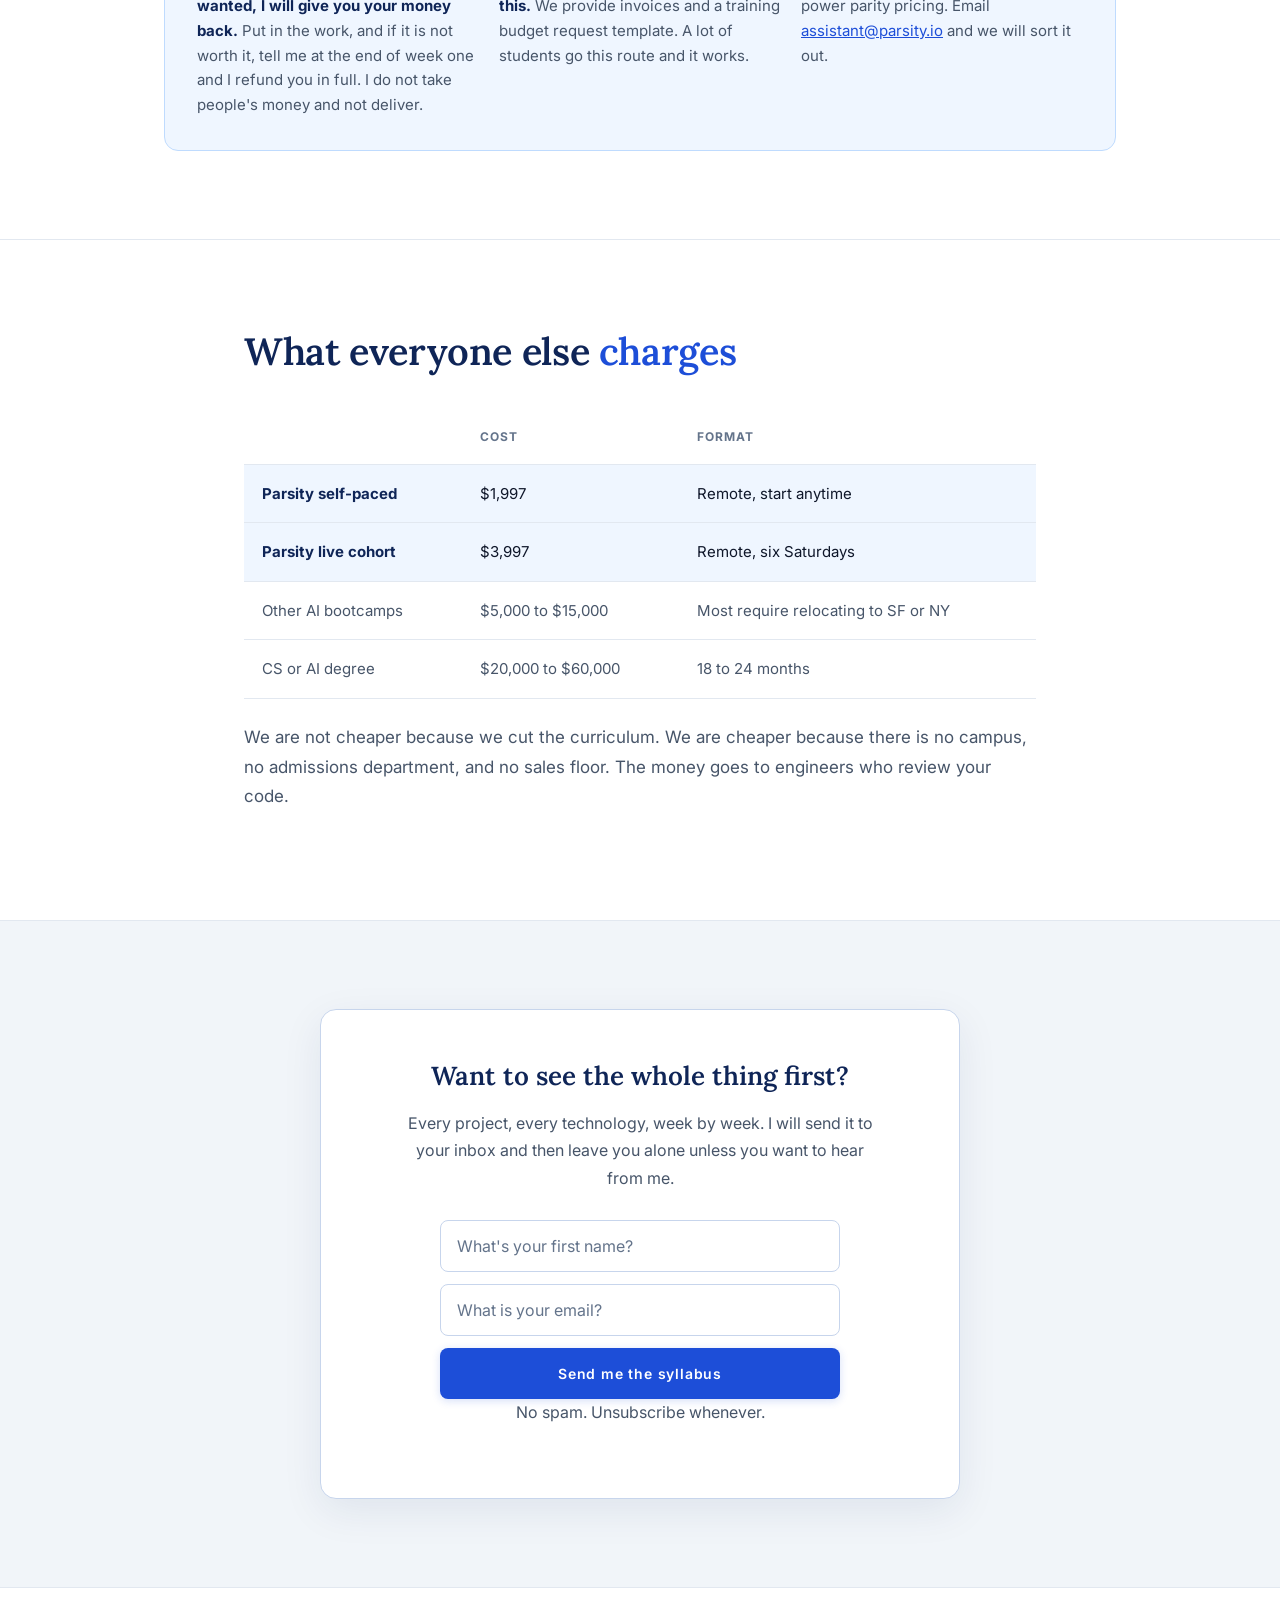
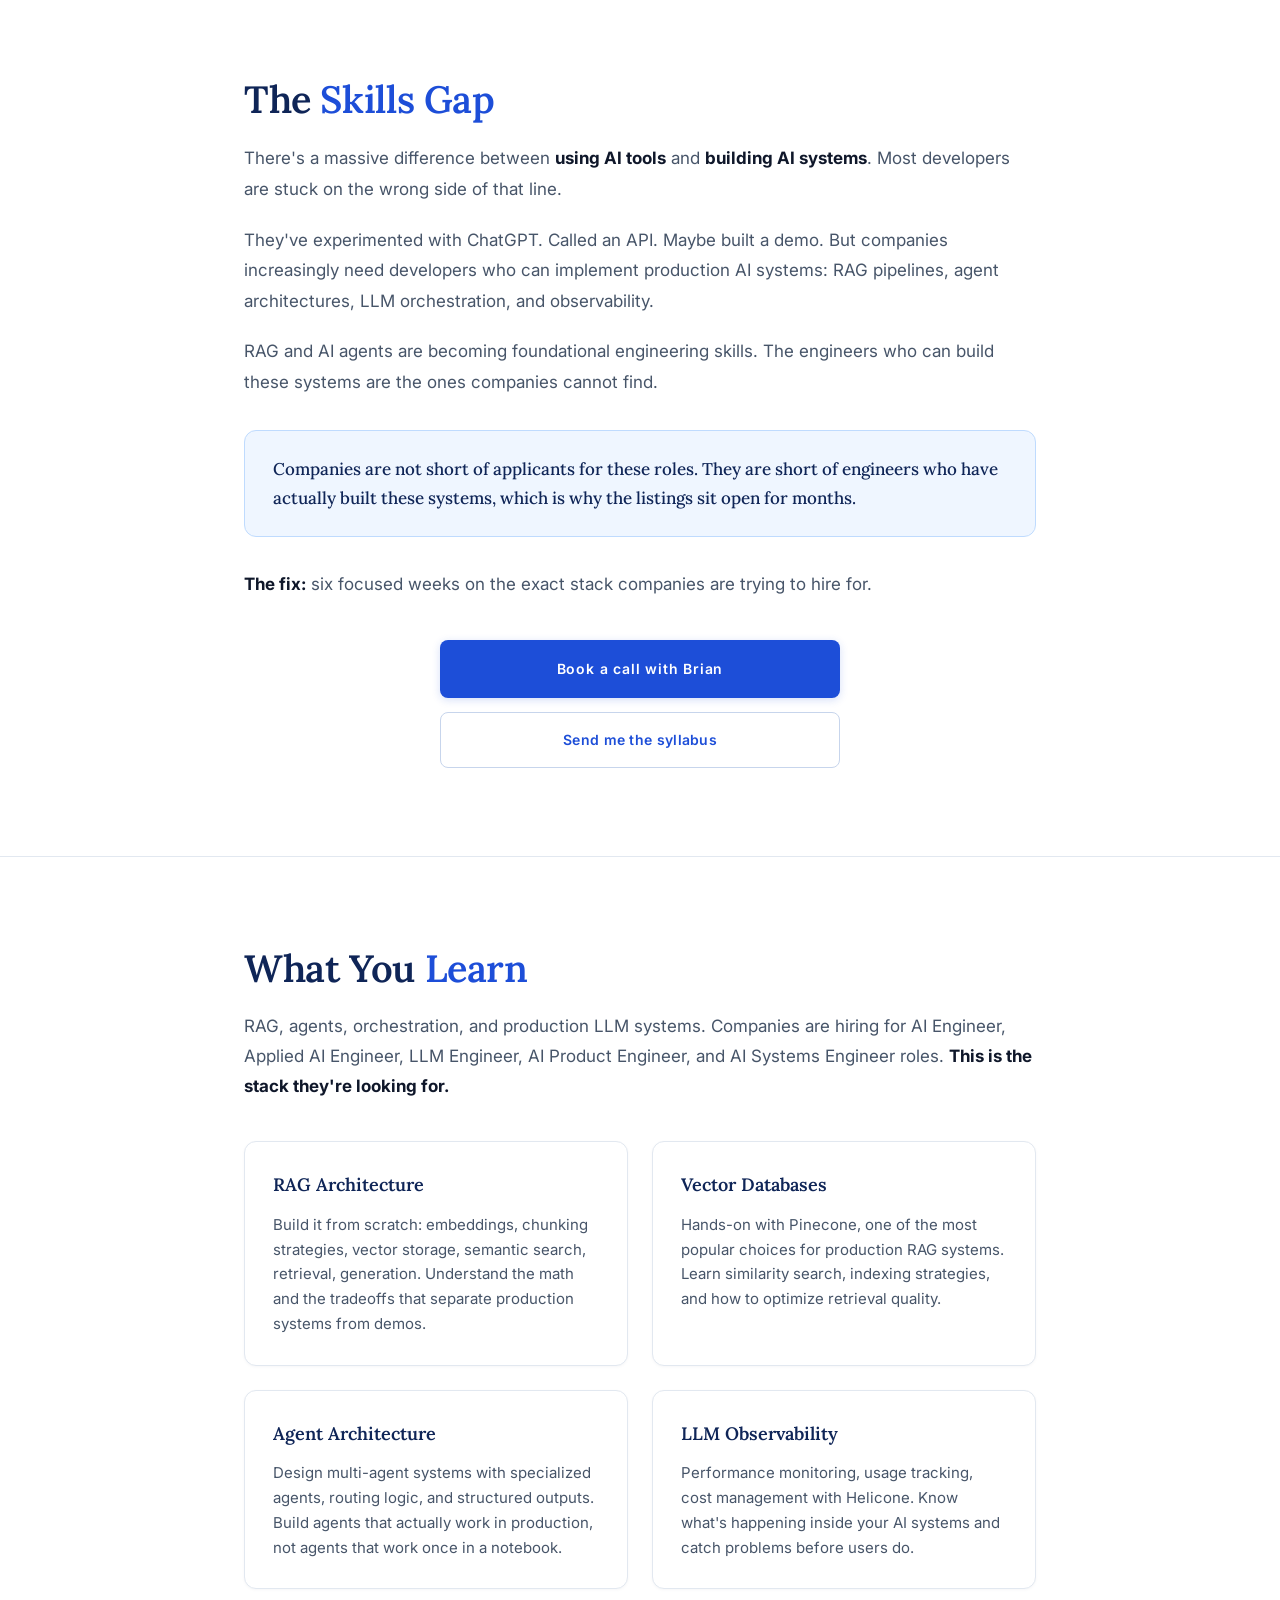
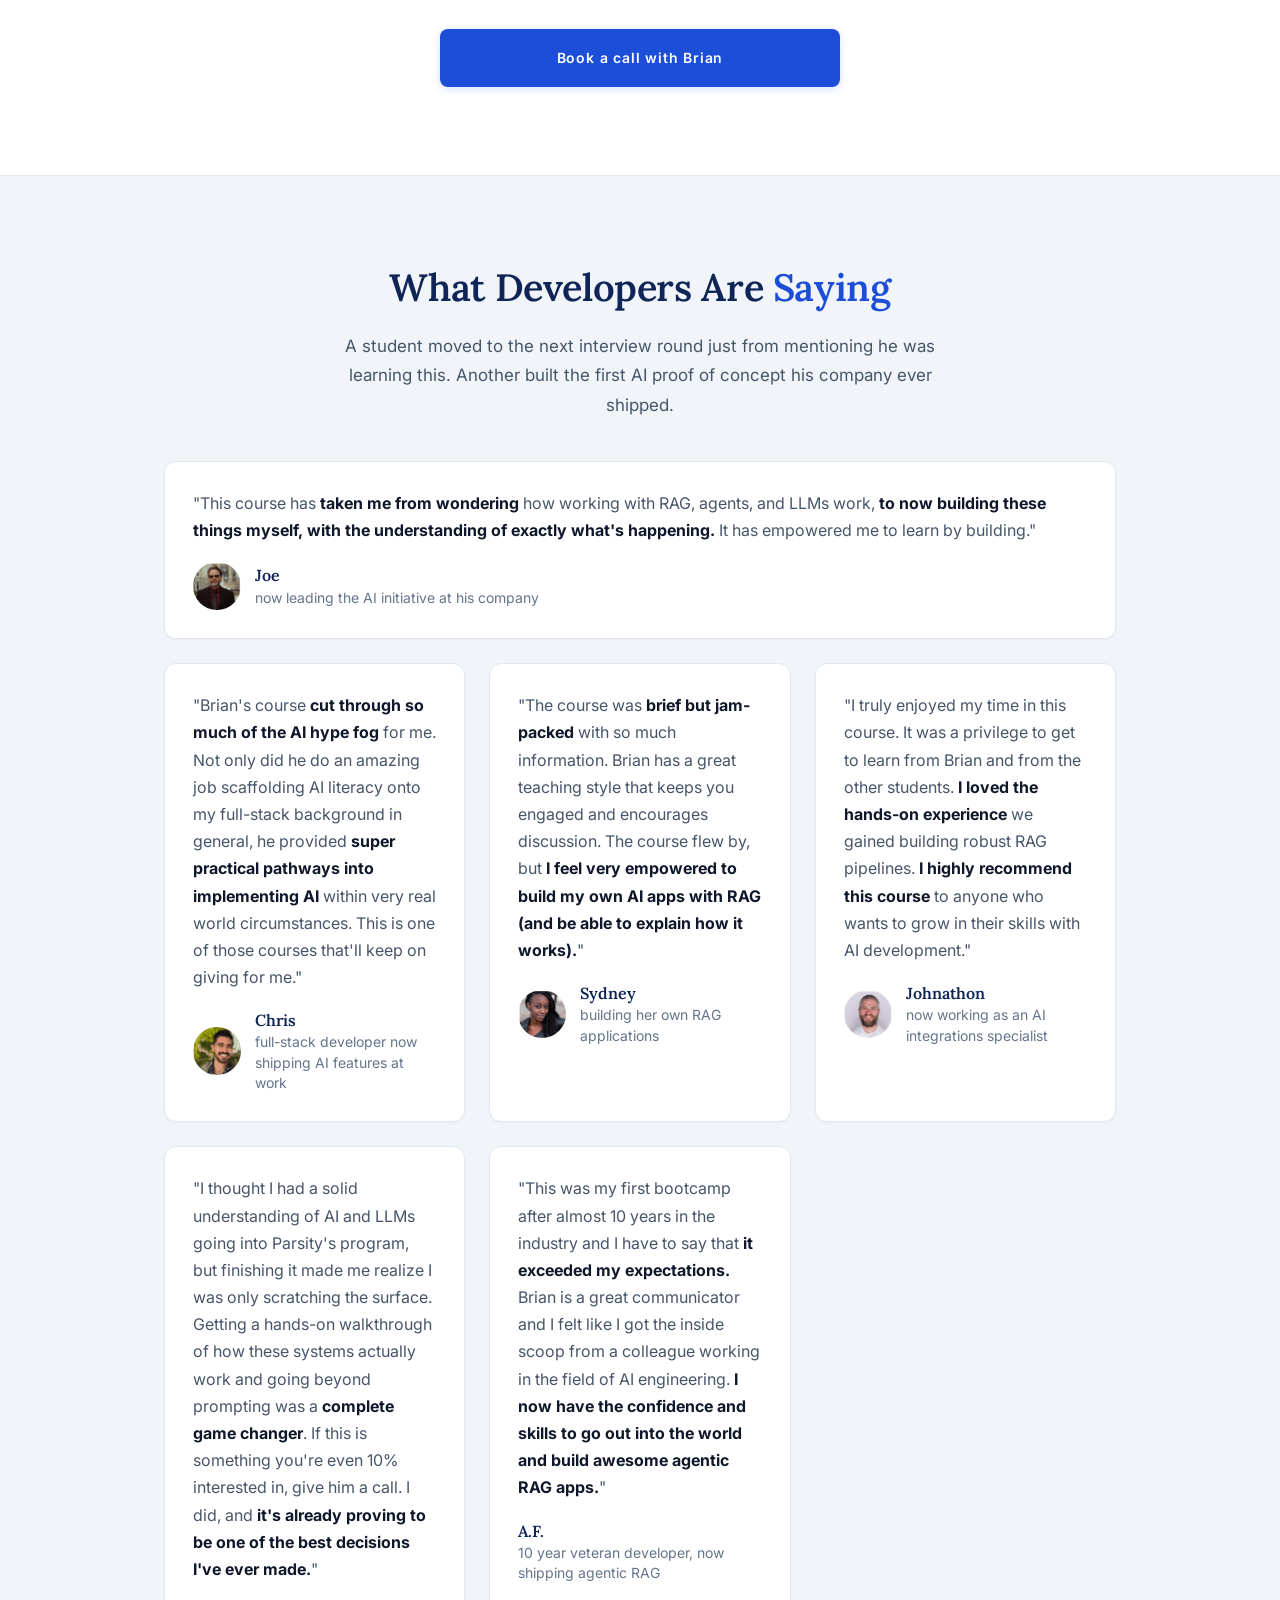
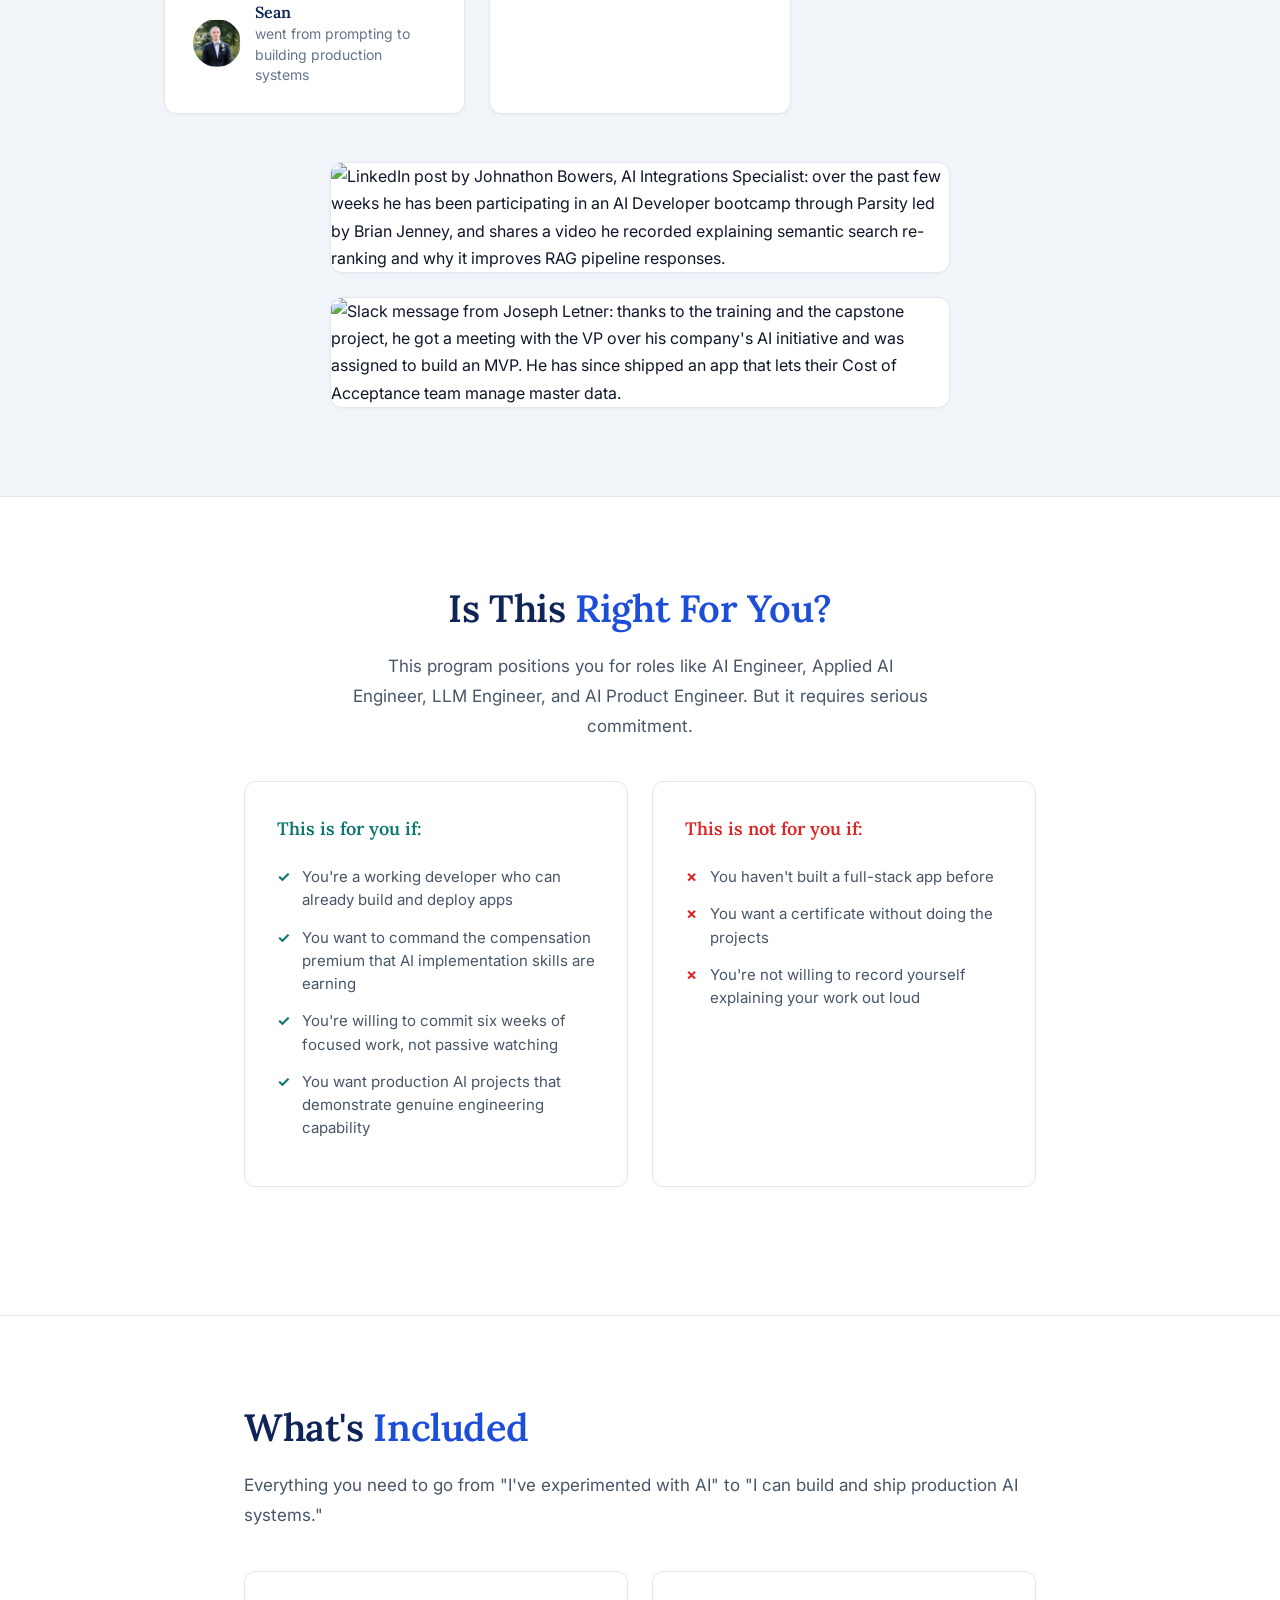
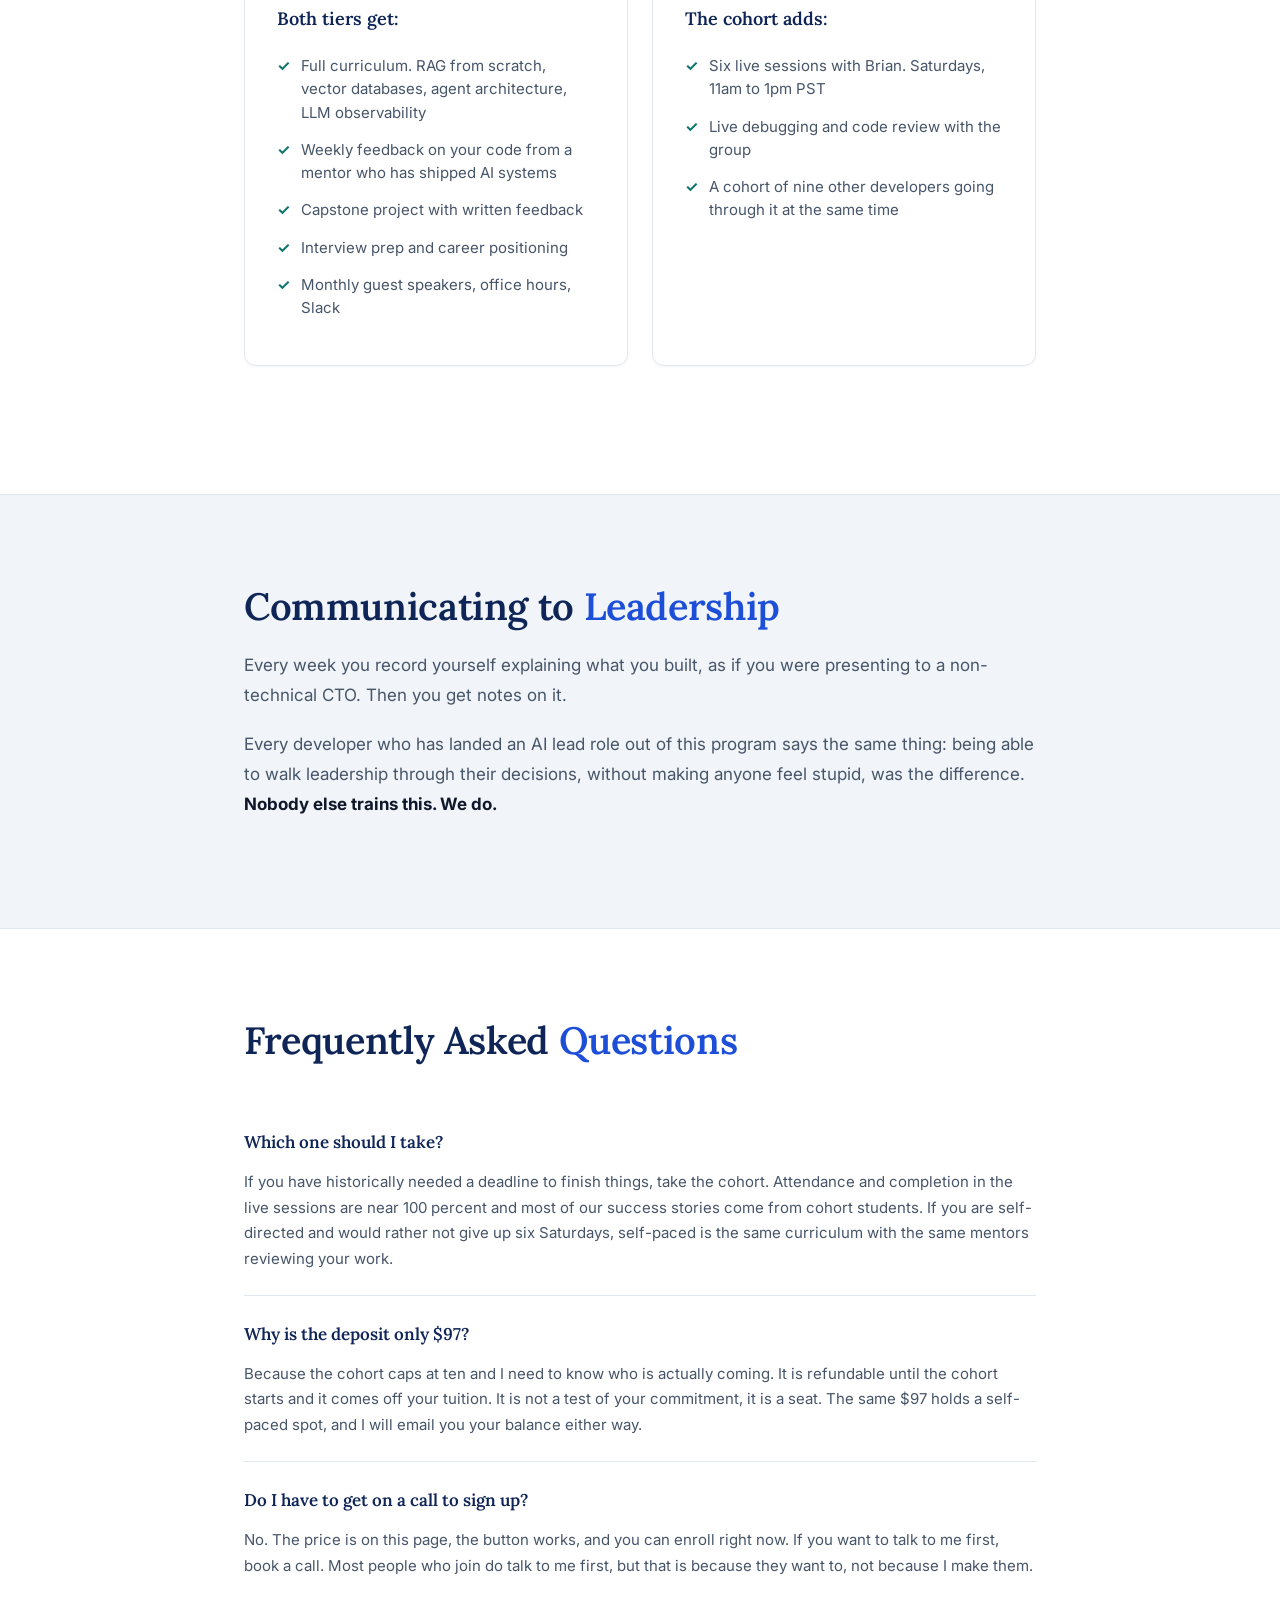
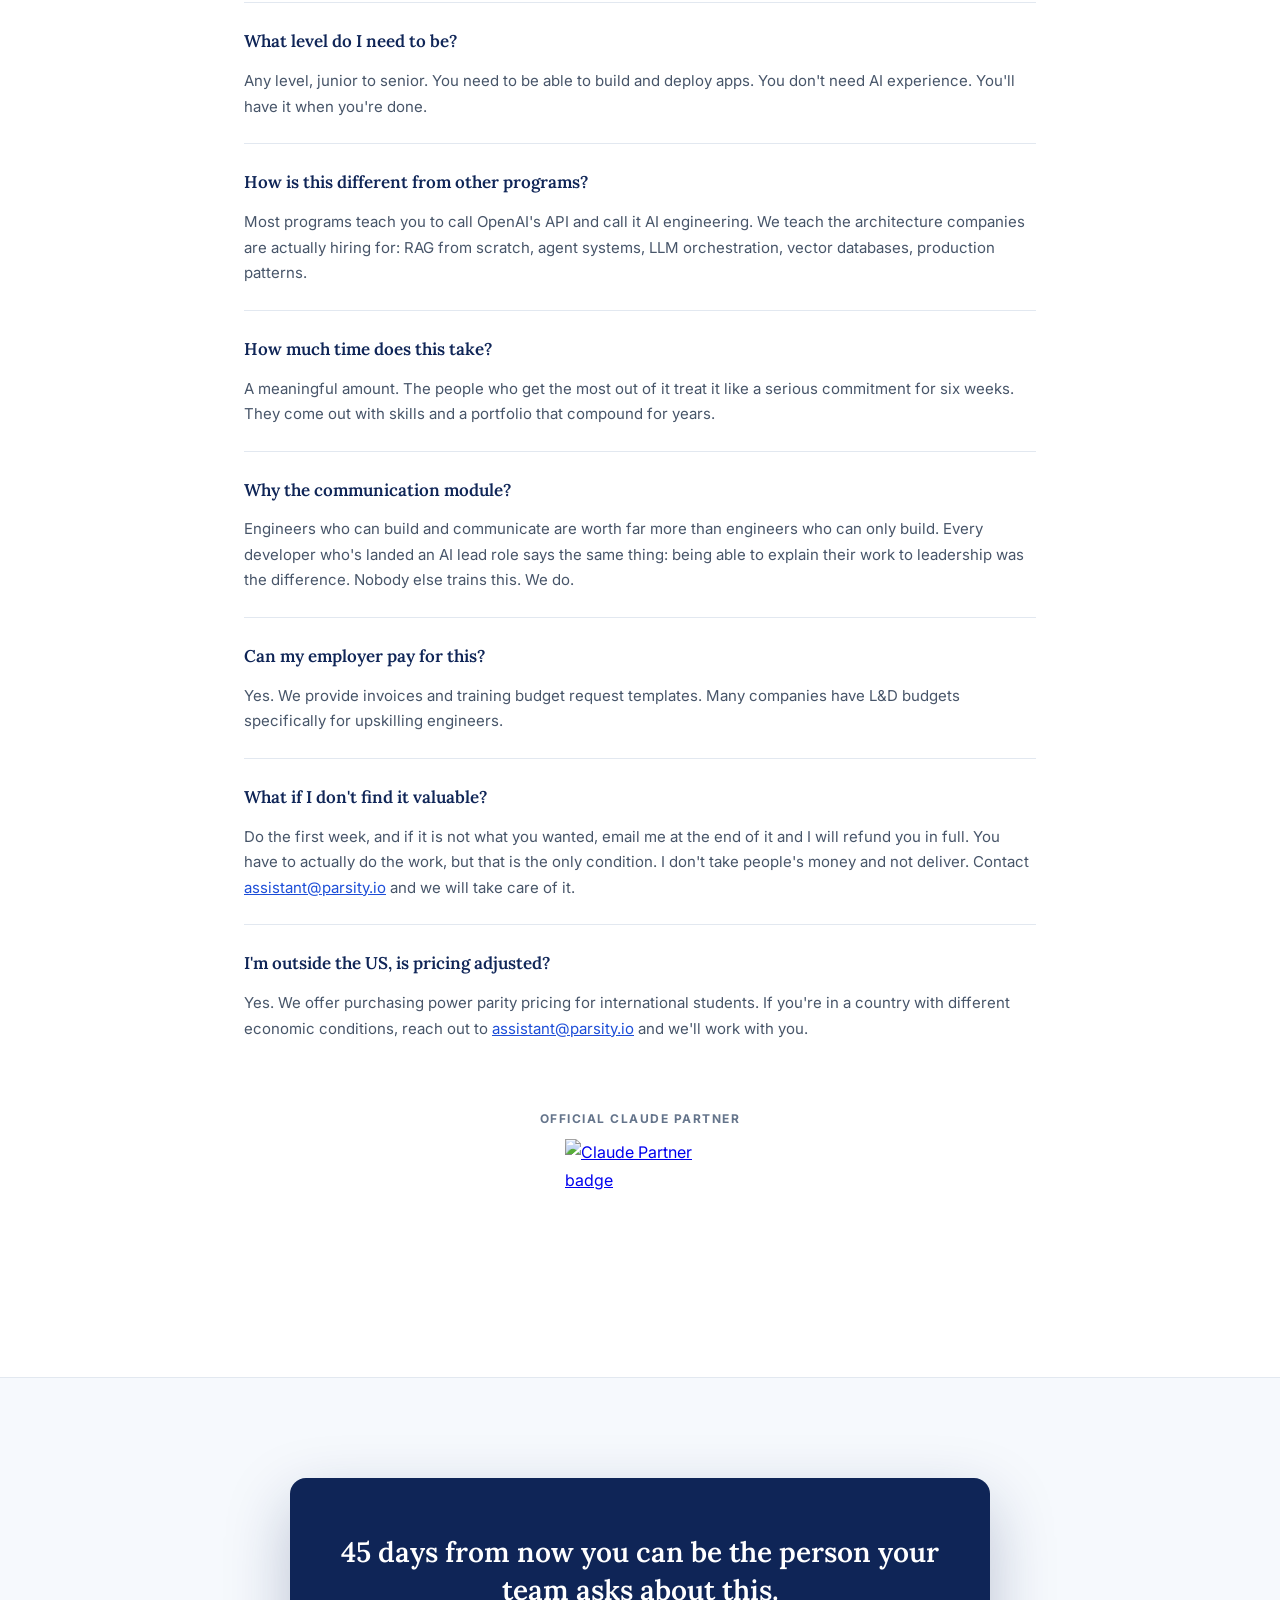
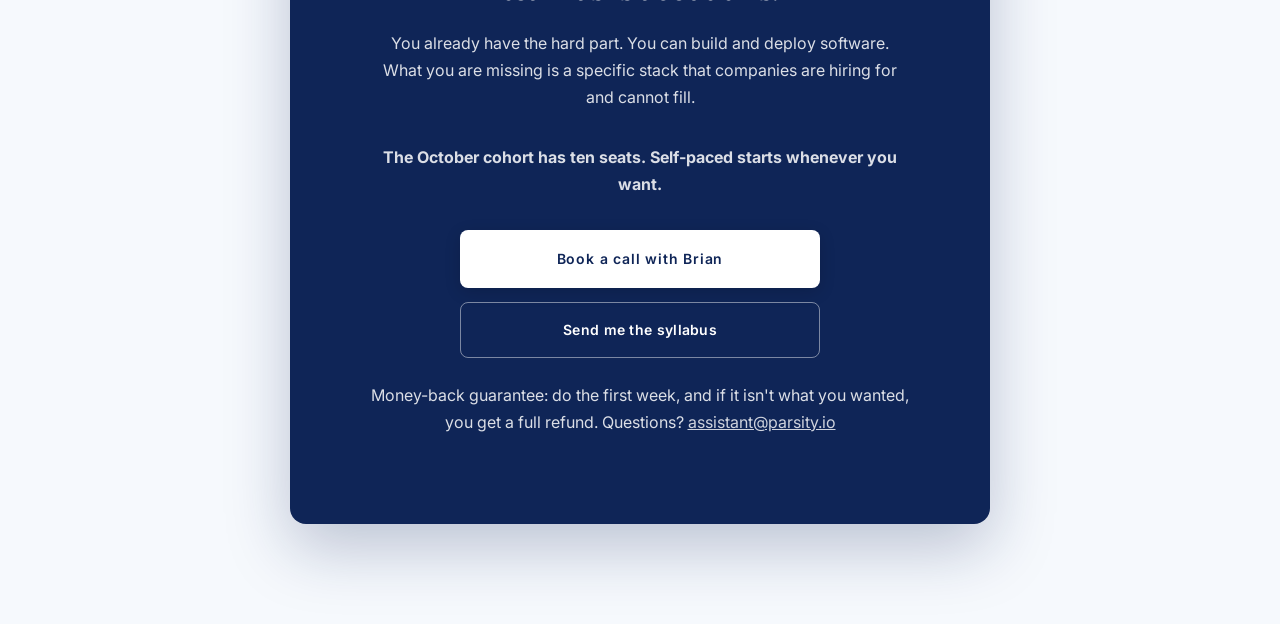
==== commit 6e8b9af2: "Fix section banding, make links absolute, drop the salary line Section backgrounds. Removing section" ====
--- a/index.html
+++ b/index.html
@@ -234,187 +234,6 @@
 				margin-top: 8px;
 			}
 
-			/* ── SCREEN READER ── */
-			.sr-only {
-				position: absolute;
-				width: 1px;
-				height: 1px;
-				padding: 0;
-				margin: -1px;
-				overflow: hidden;
-				clip: rect(0, 0, 0, 0);
-				white-space: nowrap;
-				border: 0;
-			}
-
-			/* ── ROLE ROTATOR ── */
-			.role-rotator {
-				display: flex;
-				flex-direction: column;
-				align-items: center;
-				gap: 10px;
-				margin: -8px auto 30px;
-			}
-			.role-rotator-label {
-				font-family: var(--sans);
-				font-size: 12px;
-				font-weight: 700;
-				letter-spacing: 1.5px;
-				text-transform: uppercase;
-				color: var(--muted);
-			}
-			.role-rotator-window {
-				display: block;
-				height: 1.4em;
-				overflow: hidden;
-				font-family: var(--serif);
-				font-size: clamp(22px, 3.6vw, 34px);
-				font-weight: 600;
-				line-height: 1.4;
-				color: var(--accent);
-			}
-			.role-rotator-track {
-				display: block;
-				animation: role-cycle 12s cubic-bezier(0.65, 0, 0.35, 1) infinite;
-			}
-			.role-rotator-item {
-				display: block;
-				height: 1.4em;
-				line-height: 1.4;
-				white-space: nowrap;
-			}
-			@keyframes role-cycle {
-				0%, 18% { transform: translateY(0); }
-				25%, 43% { transform: translateY(-20%); }
-				50%, 68% { transform: translateY(-40%); }
-				75%, 93% { transform: translateY(-60%); }
-				100% { transform: translateY(-80%); }
-			}
-			.role-rotator-note {
-				font-size: 15px;
-				color: var(--muted);
-				max-width: 600px;
-				text-align: center;
-				text-wrap: balance;
-			}
-			@media (prefers-reduced-motion: reduce) {
-				.role-rotator-track {
-					animation: none;
-				}
-				.role-rotator-window {
-					height: auto;
-					overflow: visible;
-					font-size: clamp(19px, 2.6vw, 24px);
-					text-align: center;
-				}
-				.role-rotator-item:last-child {
-					display: none;
-				}
-			}
-
-			/* ── ROLES ── */
-			.roles-grid {
-				display: grid;
-				grid-template-columns: repeat(auto-fit, minmax(280px, 1fr));
-				gap: 24px;
-				margin: 40px 0 32px;
-			}
-			.role-card {
-				background: #ffffff;
-				border: 1px solid var(--border-subtle);
-				border-radius: 12px;
-				padding: 28px;
-				box-shadow: 0 1px 3px rgba(15, 37, 87, 0.04);
-				transition: all 0.25s;
-			}
-			.role-card:hover {
-				border-color: var(--accent-mid);
-				transform: translateY(-3px);
-				box-shadow: 0 12px 32px rgba(15, 37, 87, 0.1);
-			}
-			.role-card h3 {
-				font-family: var(--serif);
-				font-size: 19px;
-				font-weight: 600;
-				color: var(--navy);
-				margin-bottom: 4px;
-			}
-			.role-pay {
-				font-family: var(--sans);
-				font-size: 14px;
-				font-weight: 700;
-				letter-spacing: 0.3px;
-				color: var(--accent);
-				margin-bottom: 14px;
-			}
-			.role-card p {
-				font-size: 15px;
-				color: var(--text2);
-				line-height: 1.65;
-			}
-			.role-who {
-				margin-top: 12px;
-				font-size: 13px;
-				color: var(--muted);
-			}
-			.role-overlap {
-				background: var(--accent-dim);
-				border: 1px solid var(--accent-mid);
-				border-radius: 12px;
-				padding: 24px 28px;
-			}
-			.role-overlap p {
-				font-size: 16px;
-				color: var(--navy);
-				line-height: 1.75;
-				margin: 0;
-			}
-			.roles-fineprint {
-				font-size: 13px;
-				color: var(--muted);
-				text-align: center;
-				margin-top: 18px;
-			}
-
-			/* ── WRONG WAY ── */
-			.wrong-grid {
-				display: grid;
-				grid-template-columns: repeat(auto-fit, minmax(280px, 1fr));
-				gap: 24px;
-				margin: 40px 0 32px;
-			}
-			.wrong-card {
-				background: #ffffff;
-				border: 1px solid var(--border-subtle);
-				border-left: 3px solid var(--warning);
-				border-radius: 12px;
-				padding: 26px 28px;
-				box-shadow: 0 1px 3px rgba(15, 37, 87, 0.04);
-			}
-			.wrong-num {
-				font-family: var(--sans);
-				font-size: 11px;
-				font-weight: 700;
-				letter-spacing: 1.4px;
-				text-transform: uppercase;
-				color: var(--warning);
-			}
-			.wrong-card h4 {
-				font-family: var(--serif);
-				font-size: 18px;
-				font-weight: 600;
-				color: var(--navy);
-				margin: 6px 0 10px;
-			}
-			.wrong-card p {
-				font-size: 15px;
-				color: var(--text2);
-				line-height: 1.65;
-			}
-			.wrong-card p strong {
-				color: var(--text);
-			}
-
 			/* ── SECTIONS ── */
 			.section {
 				padding: 88px 0;
@@ -1104,21 +923,6 @@
 					Become an <span class="gradient">AI engineer</span> in 45 days
 				</h1>
 
-				<div class="role-rotator">
-					<span class="role-rotator-label">The roles companies are hiring for</span>
-					<span class="role-rotator-window" aria-hidden="true">
-						<span class="role-rotator-track">
-							<span class="role-rotator-item">Forward Deployed Engineer</span>
-							<span class="role-rotator-item">Applied AI Engineer</span>
-							<span class="role-rotator-item">Full-Stack AI Engineer</span>
-							<span class="role-rotator-item">AI Product Engineer</span>
-							<span class="role-rotator-item">Forward Deployed Engineer</span>
-						</span>
-					</span>
-					<span class="sr-only">Forward Deployed Engineer. Applied AI Engineer. Full-Stack AI Engineer. AI Product Engineer.</span>
-					<p class="role-rotator-note">Different titles. Same job. The same handful of skills show up in every one of them.</p>
-				</div>
-
 				<p class="hero-sub">
 					Most developers have called an OpenAI API and built a demo. Very few can build a RAG pipeline that works on messy production data, design an agent that does not fall apart under load, or explain to their CTO why they chose one over the other. <strong>This program teaches the second thing.</strong>
 				</p>
@@ -1145,133 +949,6 @@
 					<img src="https://kajabi-storefronts-production.kajabi-cdn.com/kajabi-storefronts-production/file-uploads/themes/2164183145/settings_images/316b55e-c5d6-4315-3d73-1b582aa4a_78acea11-25bf-4e23-9289-3bd7f173428b.png" width="910" height="502" alt="Brian teaching a live session: a Qdrant vector database dashboard showing a cluster of 512-dimension embeddings from transcript data, with his webcam feed in the corner." />
 					<figcaption>Week 1 live session.</figcaption>
 				</figure>
-			</div>
-		</section>
-
-		<!-- ─────────── THE THREE ROLES ─────────── -->
-		<section class="section" id="roles">
-			<div class="container-wide">
-				<h2 class="section-title" style="text-align: center">
-					Three titles. <span class="gradient">One job.</span>
-				</h2>
-				<p class="section-text" style="text-align: center; max-width: 620px; margin: 0 auto;">
-					These are the three roles we see over and over. Put the job postings side by side and you are looking at the same job with three different names on it.
-				</p>
-
-				<div class="roles-grid">
-					<div class="role-card">
-						<h3>Forward Deployed Engineer</h3>
-						<p class="role-pay">$160k to $250k+</p>
-						<p>
-							You sit with the customer, work out what they actually need, and build it in front of them. Half engineering, half translation. The code is rarely the hard part.
-						</p>
-						<p class="role-who">Seen at: AI-native startups and any company selling AI into a large customer.</p>
-					</div>
-					<div class="role-card">
-						<h3>Applied AI Engineer</h3>
-						<p class="role-pay">$150k to $220k+</p>
-						<p>
-							You take models someone else trained and turn them into something a business can rely on. Retrieval, agents, evals, cost, latency, the failure cases nobody thought about.
-						</p>
-						<p class="role-who">Seen at: product teams putting AI features in front of real users.</p>
-					</div>
-					<div class="role-card">
-						<h3>Full-Stack AI Engineer</h3>
-						<p class="role-pay">$145k to $206k+</p>
-						<p>
-							The full-stack job you already have, plus the AI layer. You own the feature end to end, from the retrieval pipeline to the thing the user clicks.
-						</p>
-						<p class="role-who">Seen at: existing engineering orgs adding AI to a product that already exists.</p>
-					</div>
-				</div>
-
-				<div class="role-overlap">
-					<p>
-						<strong>The same few things come up every time.</strong> Retrieval that holds up on messy data. Agents that do not fall apart when the input is weird. Tests and evals so you find out when something breaks. Observability so you know what it costs and where it is slow. And the ability to explain all of it to someone who does not write code. That list is the program.
-					</p>
-				</div>
-
-				<p class="roles-fineprint">
-					Titles drift. You will also see LLM Engineer, AI Product Engineer, AI Systems Engineer. The job description underneath does not change much. Compensation figures are typical US base ranges before equity.
-				</p>
-			</div>
-		</section>
-
-		<!-- ─────────── THE PROBLEM ─────────── -->
-		<section class="section" style="background: var(--bg3);">
-			<div class="container">
-				<h2 class="section-title">
-					The problem is <span class="gradient">your current job</span>
-				</h2>
-				<p class="problem-text">
-					Most developers who cannot break into these roles are not short on talent. They are short on exposure. Your week is CRUD endpoints, a React app somebody else started, and a bug queue. Nothing in it forces you to build a retrieval pipeline, or an agent that survives contact with a real user, or an eval suite for output that is different every time you run it.
-				</p>
-				<p class="problem-text">
-					Meanwhile there is a real shift happening. Budget, headcount, and internal political capital are moving toward the people who can build these systems. Those are the projects getting funded right now.
-				</p>
-				<p class="problem-text">
-					<strong>Here is the trap.</strong> At almost the same moment companies started hiring for this, they cut the budgets that would have trained you into it. Learning stipends gone, conference travel gone, internal upskilling gone. They will pay a premium to hire the skill. They will not pay to build it in you.
-				</p>
-
-				<div class="problem-highlight">
-					<p>That gap, between what companies are hiring for and what your job is teaching you, is the only reason this program exists.</p>
-				</div>
-
-				<p class="problem-text">
-					Our goal is simple: make you the AI engineer inside your company, or give you the foundation to go get one of these roles somewhere else.
-				</p>
-				<p class="problem-text">
-					And the distance is shorter than you think. If you can already build and ship a full-stack app, you are much closer to applied AI than the internet has led you to believe. Most people just walk it in the wrong direction.
-				</p>
-
-				<div class="cta-group" style="margin-top: 40px;">
-					<a href="https://calendly.com/brianjenney83/15-minute-meeting-your-web-dev-roadmap-clone" target="_blank" rel="noopener" class="cta-btn">
-						Book a call with Brian
-					</a>
-					<a href="#syllabus" class="cta-btn-secondary">
-						Send me the syllabus
-					</a>
-				</div>
-			</div>
-		</section>
-
-		<!-- ─────────── THE WRONG DIRECTION ─────────── -->
-		<section class="section">
-			<div class="container-wide">
-				<h2 class="section-title" style="text-align: center">
-					How most people do it <span class="gradient">wrong</span>
-				</h2>
-				<p class="section-text" style="text-align: center; max-width: 620px; margin: 0 auto;">
-					Three dead ends we watch developers spend months in. All three feel like progress. None of them get you hired.
-				</p>
-
-				<div class="wrong-grid">
-					<div class="wrong-card">
-						<span class="wrong-num">Dead end 01</span>
-						<h4>The chatbot</h4>
-						<p>
-							Wire up a call to OpenAI, pipe the text back into a chat window, deploy it. It is a fun weekend. It is also the single most common project on the internet, and <strong>every developer applying for the same job has built one.</strong> It says nothing about whether you can ship a system.
-						</p>
-					</div>
-					<div class="wrong-card">
-						<span class="wrong-num">Dead end 02</span>
-						<h4>Naive RAG</h4>
-						<p>
-							Dump the documents into a vector database, embed everything, run a similarity search, hope for the best. It looks great on ten clean PDFs and falls over the moment the data is real. <strong>Chunking, retrieval quality, reranking, and knowing when retrieval failed is the actual job</strong>, and it is the part that gets skipped.
-						</p>
-					</div>
-					<div class="wrong-card">
-						<span class="wrong-num">Dead end 03</span>
-						<h4>Going deep on the math</h4>
-						<p>
-							Months on gradient descent, backprop, training from scratch. That is a different career with a different hiring pipeline, and it is already full of people with a PhD and ten years of Python. <strong>You will not out-credential them, and nobody is hiring you for it.</strong>
-						</p>
-					</div>
-				</div>
-
-				<p class="section-text" style="text-align: center; max-width: 660px; margin: 0 auto;">
-					What actually gets hired is the layer above the model. Retrieval, agents, tool calling, evals, observability, and being able to explain the tradeoffs out loud. That is a much shorter walk from where you already are.
-				</p>
 			</div>
 		</section>
 
@@ -1415,57 +1092,74 @@
 			</div>
 		</section>
 
+		<!-- ─────────── THE SKILLS GAP ─────────── -->
+		<section class="section">
+			<div class="container">
+				<h2 class="section-title">
+					The <span class="gradient">Skills Gap</span>
+				</h2>
+				<p class="problem-text">
+					There's a massive difference between <strong>using AI tools</strong> and <strong>building AI systems</strong>. Most developers are stuck on the wrong side of that line.
+				</p>
+				<p class="problem-text">
+					They've experimented with ChatGPT. Called an API. Maybe built a demo. But companies increasingly need developers who can implement production AI systems: RAG pipelines, agent architectures, LLM orchestration, and observability.
+				</p>
+				<p class="problem-text">
+					RAG and AI agents are becoming foundational engineering skills. The engineers who can build these systems are the ones companies cannot find.
+				</p>
+
+				<div class="problem-highlight">
+					<p>Companies are not short of applicants for these roles. They are short of engineers who have actually built these systems, which is why the listings sit open for months.</p>
+				</div>
+
+				<p class="problem-text">
+					<strong>The fix:</strong> six focused weeks on the exact stack companies are trying to hire for.
+				</p>
+
+				<div class="cta-group" style="margin-top: 40px;">
+					<a href="https://calendly.com/brianjenney83/15-minute-meeting-your-web-dev-roadmap-clone" target="_blank" rel="noopener" class="cta-btn">
+						Book a call with Brian
+					</a>
+					<a href="#syllabus" class="cta-btn-secondary">
+						Send me the syllabus
+					</a>
+				</div>
+			</div>
+		</section>
+
 		<!-- ─────────── WHAT YOU LEARN ─────────── -->
 		<section class="section">
-			<div class="container-wide">
+			<div class="container">
 				<h2 class="section-title">
 					What You <span class="gradient">Learn</span>
 				</h2>
 				<p class="section-text">
-					We cut the curriculum down to the things that keep showing up in these job postings and in the work itself. No survey course, no history of transformers. <strong>Seven topics, six weeks, all of it hands on.</strong>
+					RAG, agents, orchestration, and production LLM systems. Companies are hiring for AI Engineer, Applied AI Engineer, LLM Engineer, AI Product Engineer, and AI Systems Engineer roles. <strong>This is the stack they're looking for.</strong>
 				</p>
 
 				<div class="skills-grid">
 					<div class="skill-card">
-						<h4>Retrieval that survives real data</h4>
+						<h4>RAG Architecture</h4>
 						<p>
-							RAG built from scratch: embeddings, chunking strategies, hybrid search, reranking, and how to tell when retrieval quietly returned the wrong thing. The difference between a demo and a system users trust.
+							Build it from scratch: embeddings, chunking strategies, vector storage, semantic search, retrieval, generation. Understand the math and the tradeoffs that separate production systems from demos.
 						</p>
 					</div>
 					<div class="skill-card">
-						<h4>Vectors and vector databases</h4>
+						<h4>Vector Databases</h4>
 						<p>
-							What an embedding actually is and why similarity search behaves the way it does. Hands on with production vector stores: indexing strategies, filtering, and tuning retrieval quality instead of hoping for it.
+							Hands-on with Pinecone, one of the most popular choices for production RAG systems. Learn similarity search, indexing strategies, and how to optimize retrieval quality.
 						</p>
 					</div>
 					<div class="skill-card">
-						<h4>Production-grade agents</h4>
+						<h4>Agent Architecture</h4>
 						<p>
-							Agents that hold up outside a notebook. Structured outputs, retries, guardrails, bounded loops, and handling the case where the model returns something nobody planned for.
+							Design multi-agent systems with specialized agents, routing logic, and structured outputs. Build agents that actually work in production, not agents that work once in a notebook.
 						</p>
 					</div>
 					<div class="skill-card">
-						<h4>Agentic workflows and tool calling</h4>
+						<h4>LLM Observability</h4>
 						<p>
-							Tool definitions, routing between steps, multi-step orchestration, and the judgment call most people get wrong: when an agent is the right shape for the problem and when a plain workflow beats it.
-						</p>
-					</div>
-					<div class="skill-card">
-						<h4>Testing and evals</h4>
-						<p>
-							How you test a system whose output changes every run. Eval sets, regression checks, scoring, and catching the quality drop before your users report it. <strong>This is the skill most self-taught AI developers are missing.</strong>
-						</p>
-					</div>
-					<div class="skill-card">
-						<h4>Observability and cost</h4>
-						<p>
-							Tracing, monitoring, token spend, and latency with tools like Helicone. Know what is happening inside your system, what it costs per request, and where it is slow, before someone in finance asks.
-						</p>
-					</div>
-					<div class="skill-card">
-						<h4>Explaining it to people who are not engineers</h4>
-						<p>
-							The forward deployed skill. Every week you record yourself walking through what you built and why, then you get notes on it. <strong>Nobody else trains this, and it is the one that closes offers.</strong>
+							Performance monitoring, usage tracking, cost management with Helicone. Know what's happening inside your AI systems and catch problems before users do.
 						</p>
 					</div>
 				</div>
@@ -1567,7 +1261,7 @@
 					Is This <span class="gradient">Right For You?</span>
 				</h2>
 				<p class="section-text" style="text-align: center; max-width: 580px; margin: 0 auto 40px;">
-					This program points you at the three roles above: forward deployed, applied AI, and full-stack AI. But it requires serious commitment.
+					This program positions you for roles like AI Engineer, Applied AI Engineer, LLM Engineer, and AI Product Engineer. But it requires serious commitment.
 				</p>
 
 				<div class="fit-grid">
@@ -1606,7 +1300,7 @@
 					<div class="tier-card">
 						<h4>Both tiers get:</h4>
 						<ul>
-							<li>Full curriculum. RAG from scratch, vector databases, production agents, tool calling, evals, and observability</li>
+							<li>Full curriculum. RAG from scratch, vector databases, agent architecture, LLM observability</li>
 							<li>Weekly feedback on your code from a mentor who has shipped AI systems</li>
 							<li>Capstone project with written feedback</li>
 							<li>Interview prep and career positioning</li>
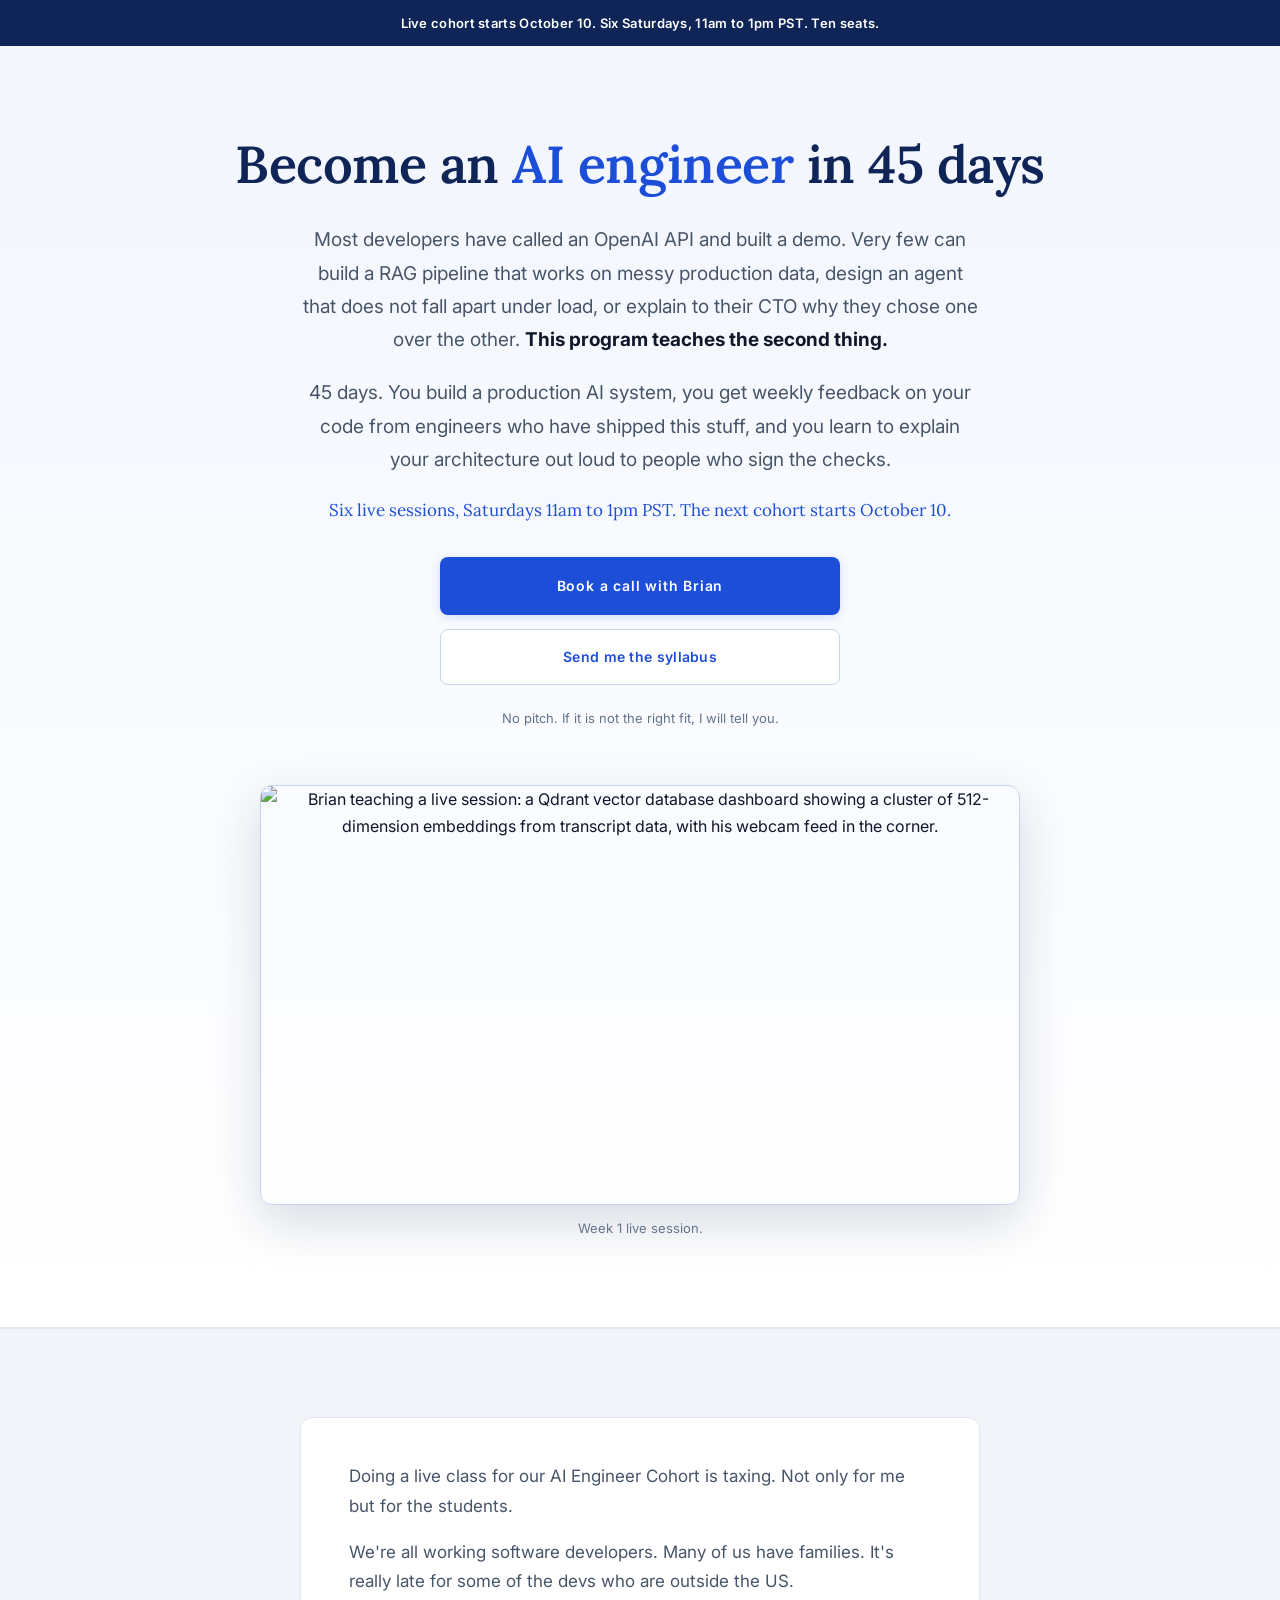
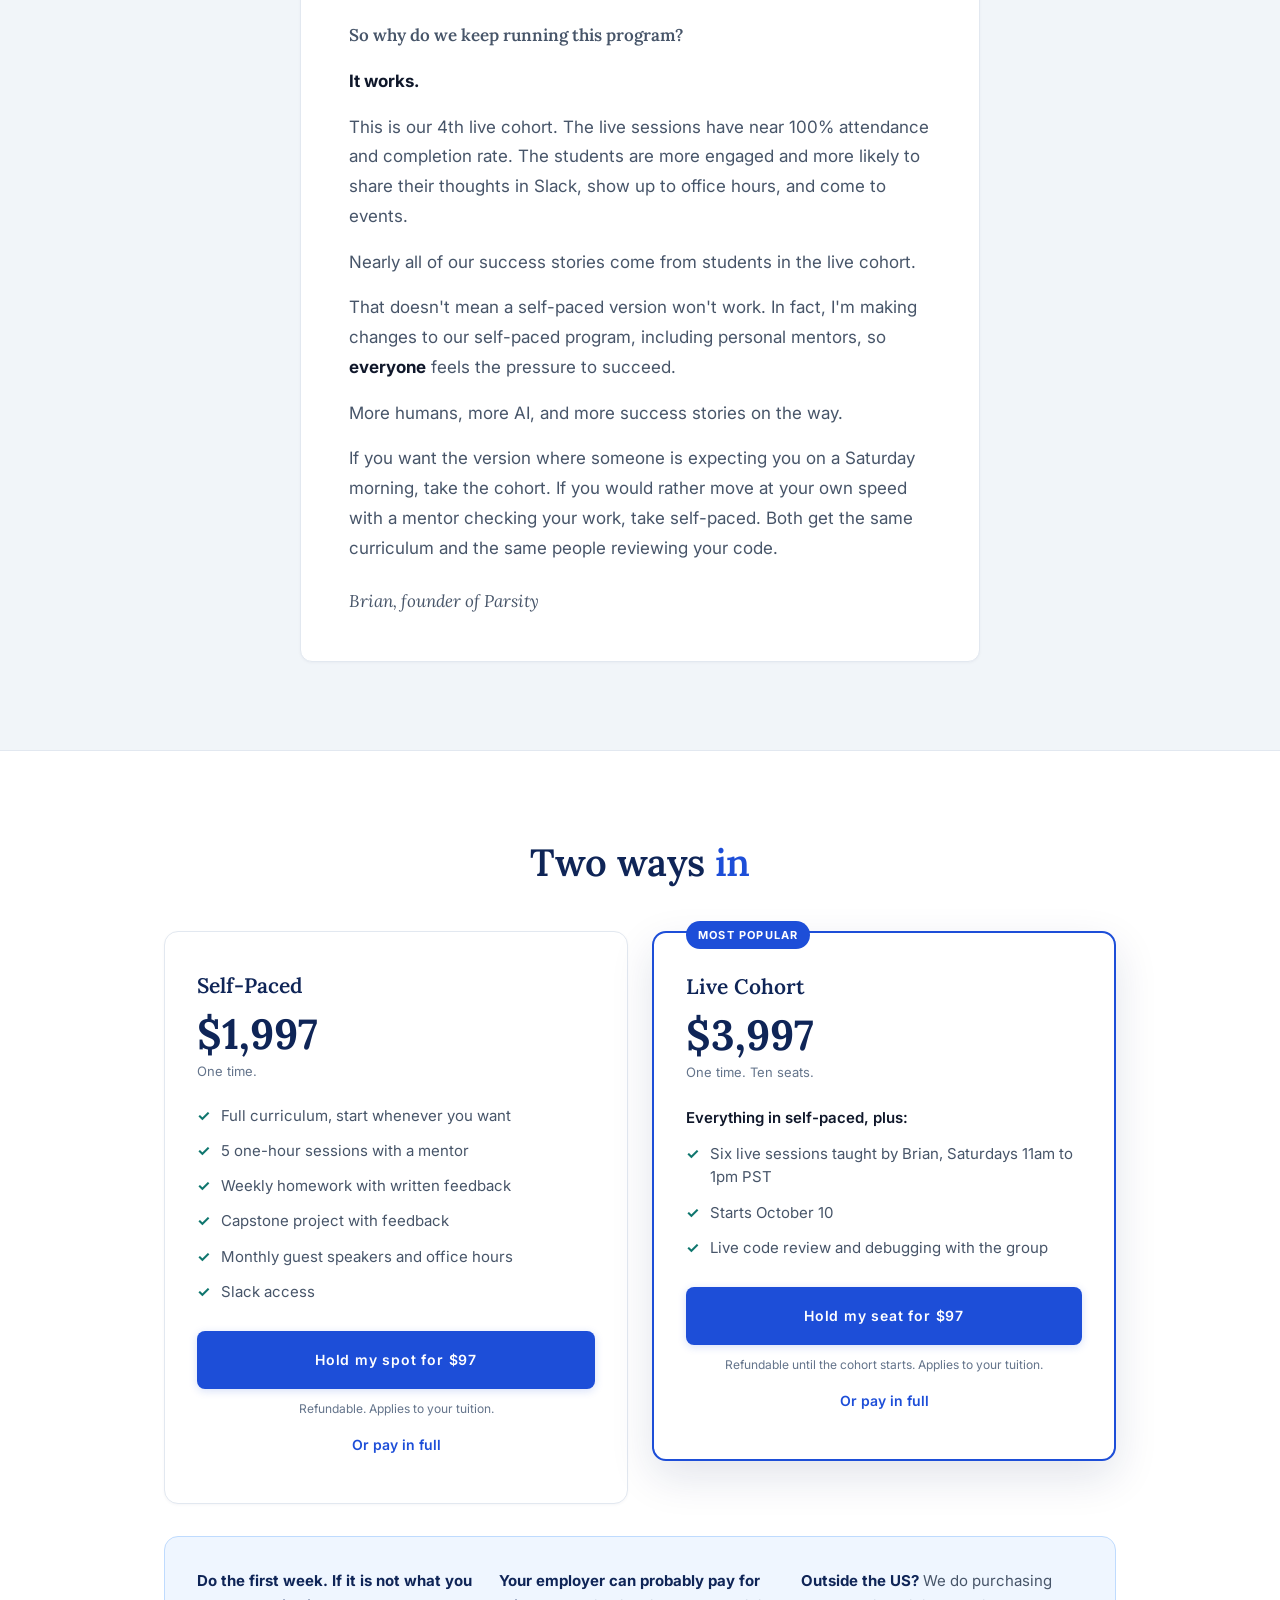
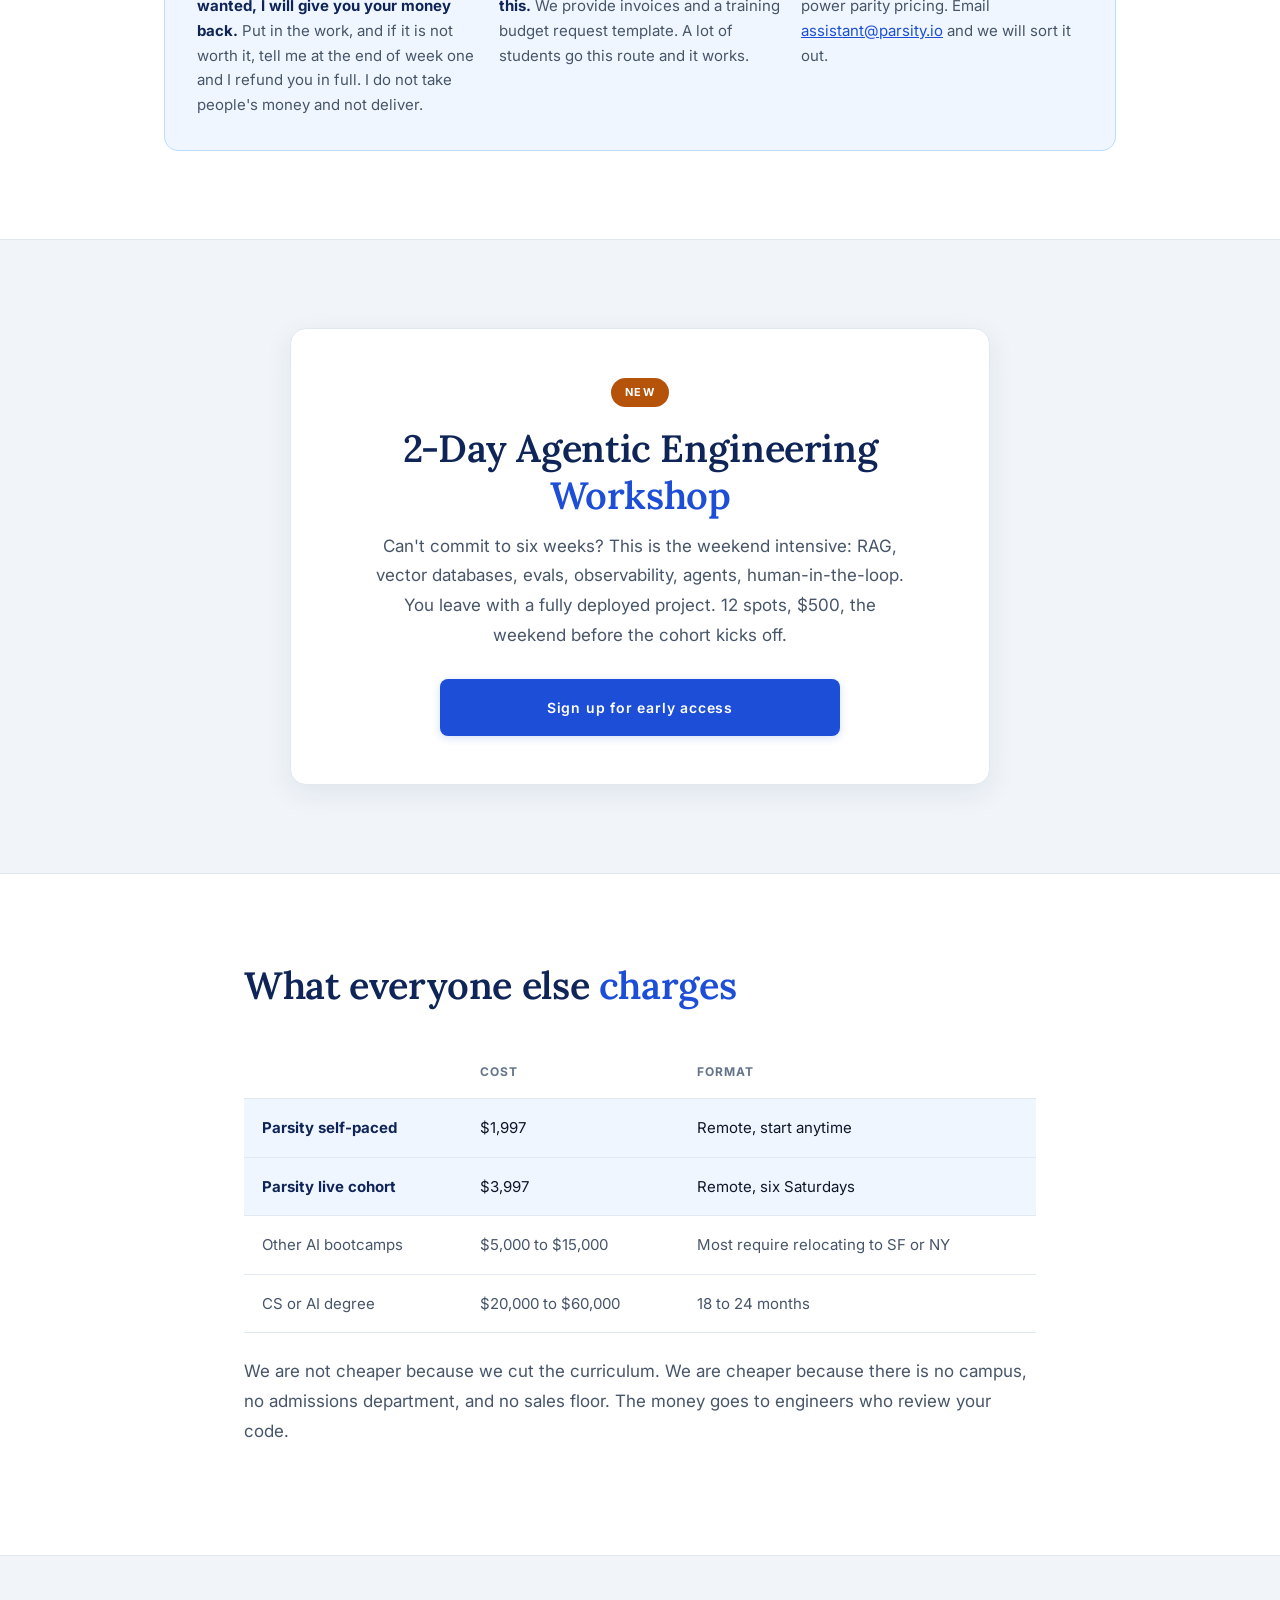
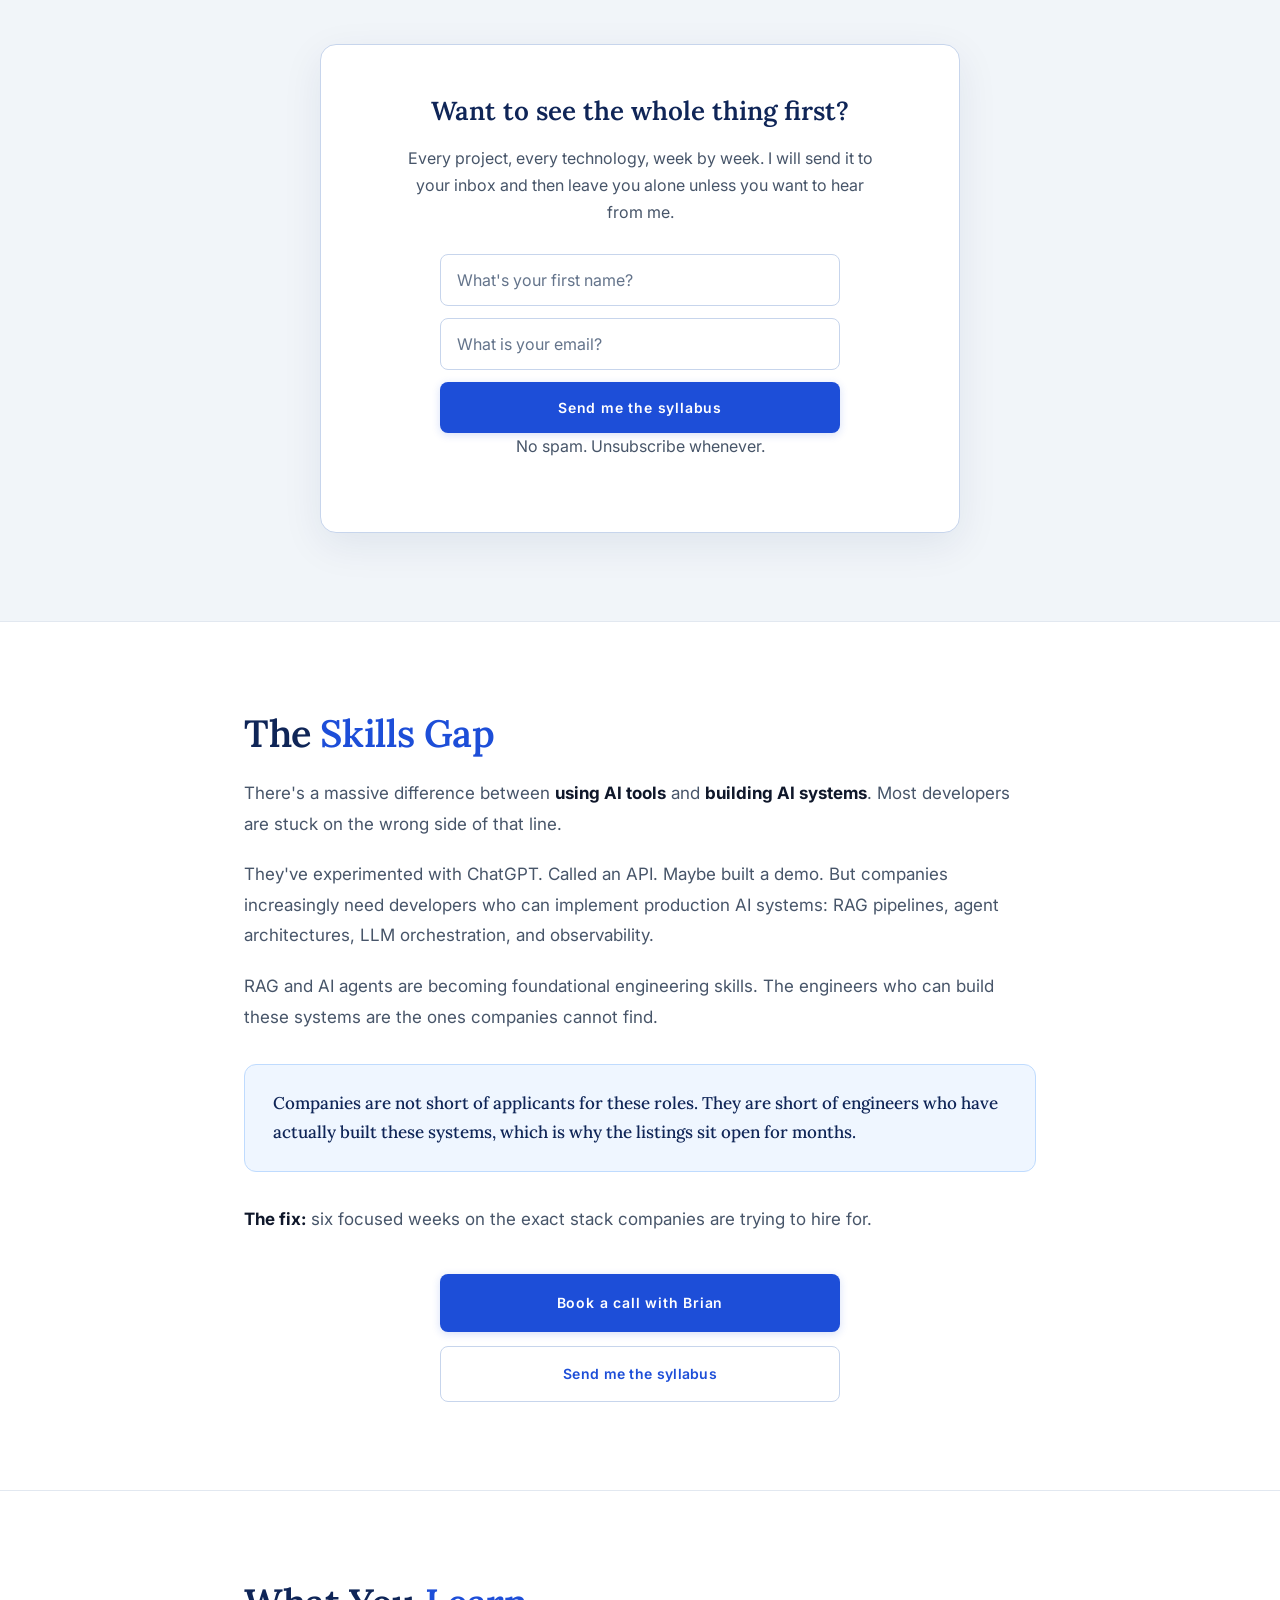
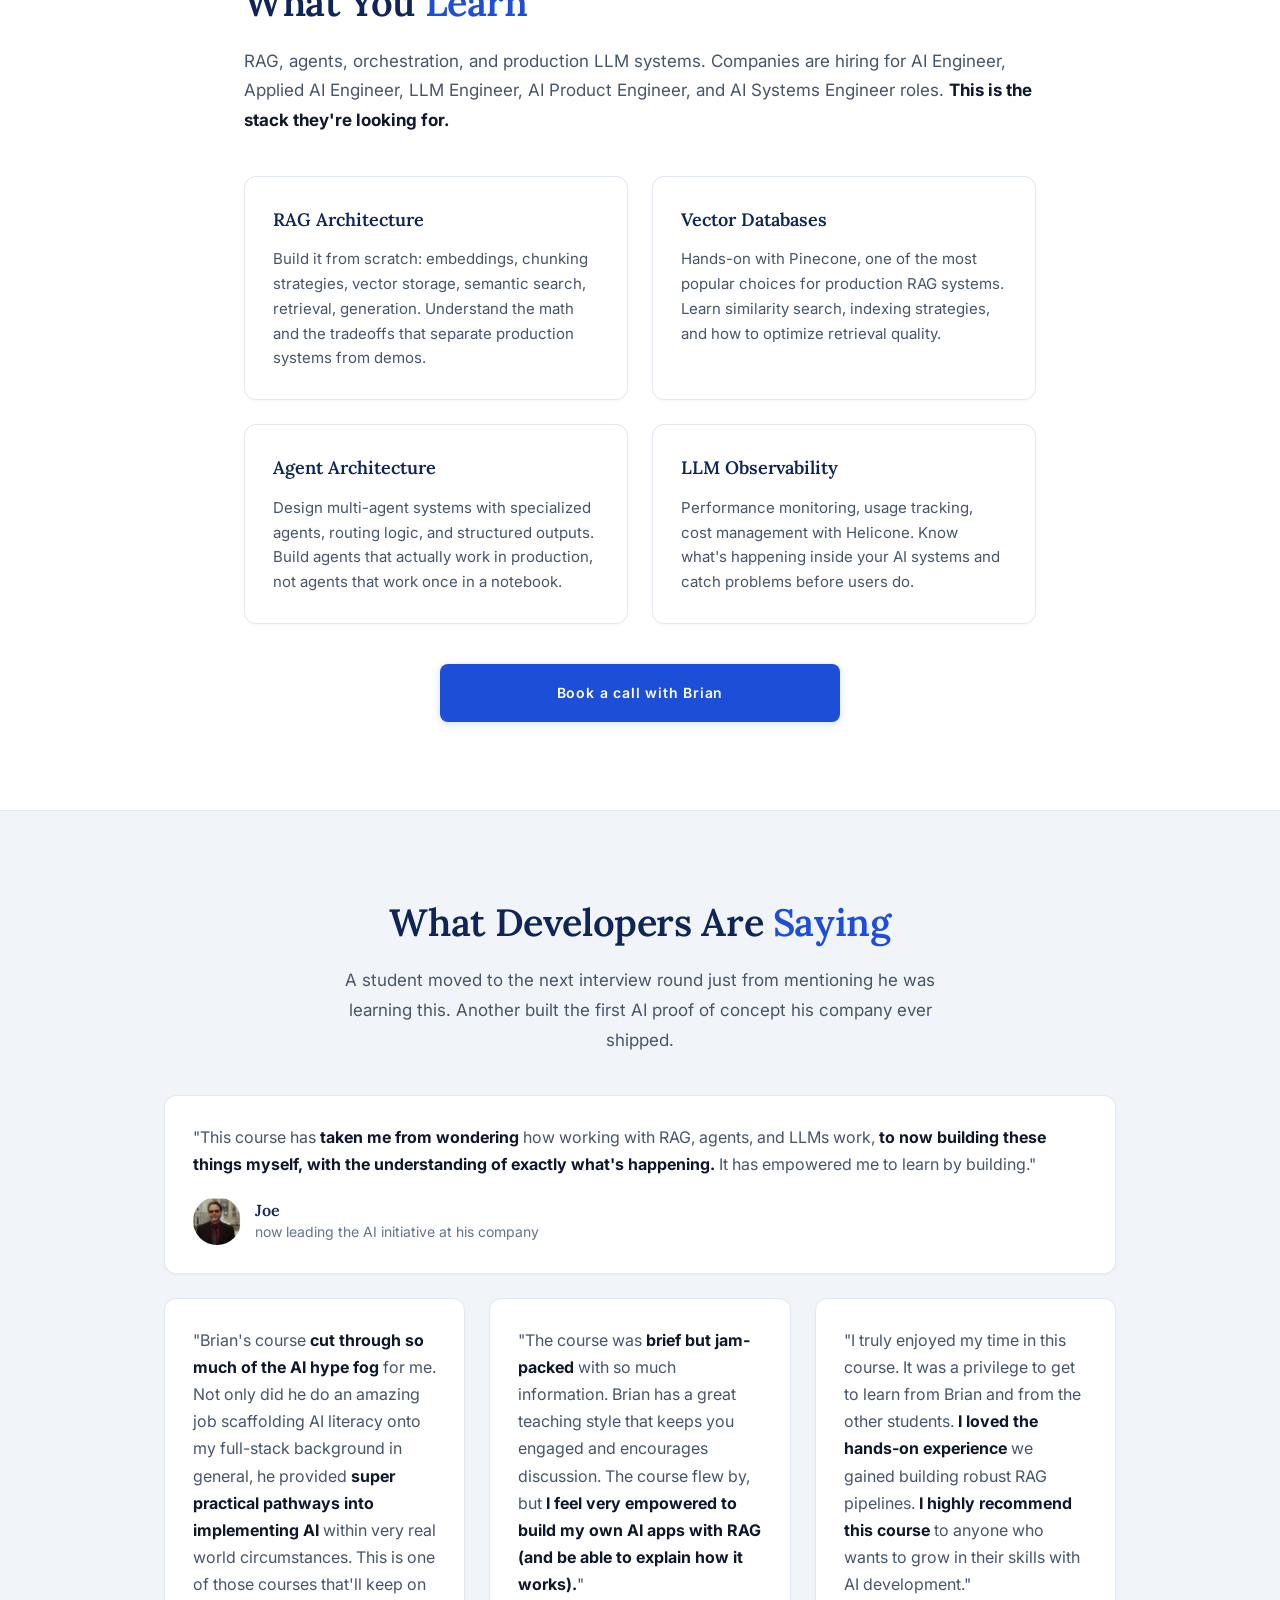
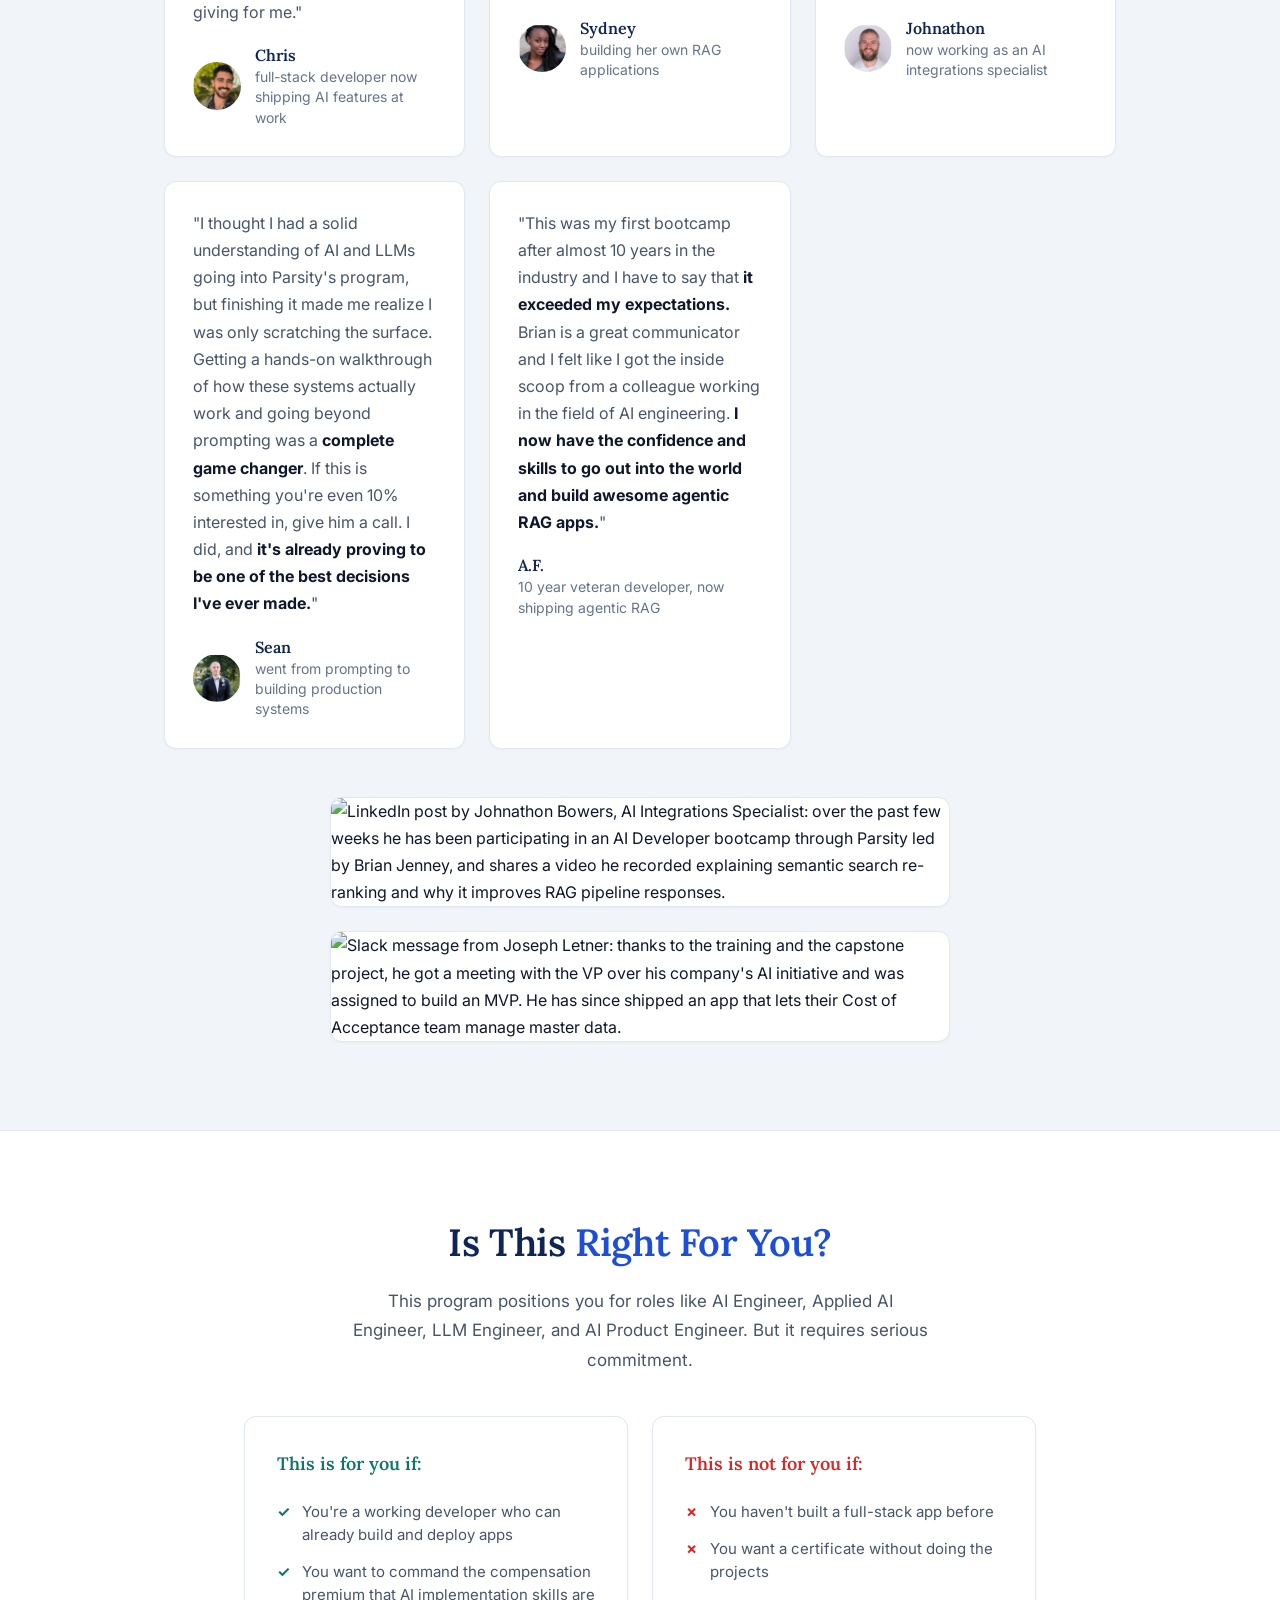
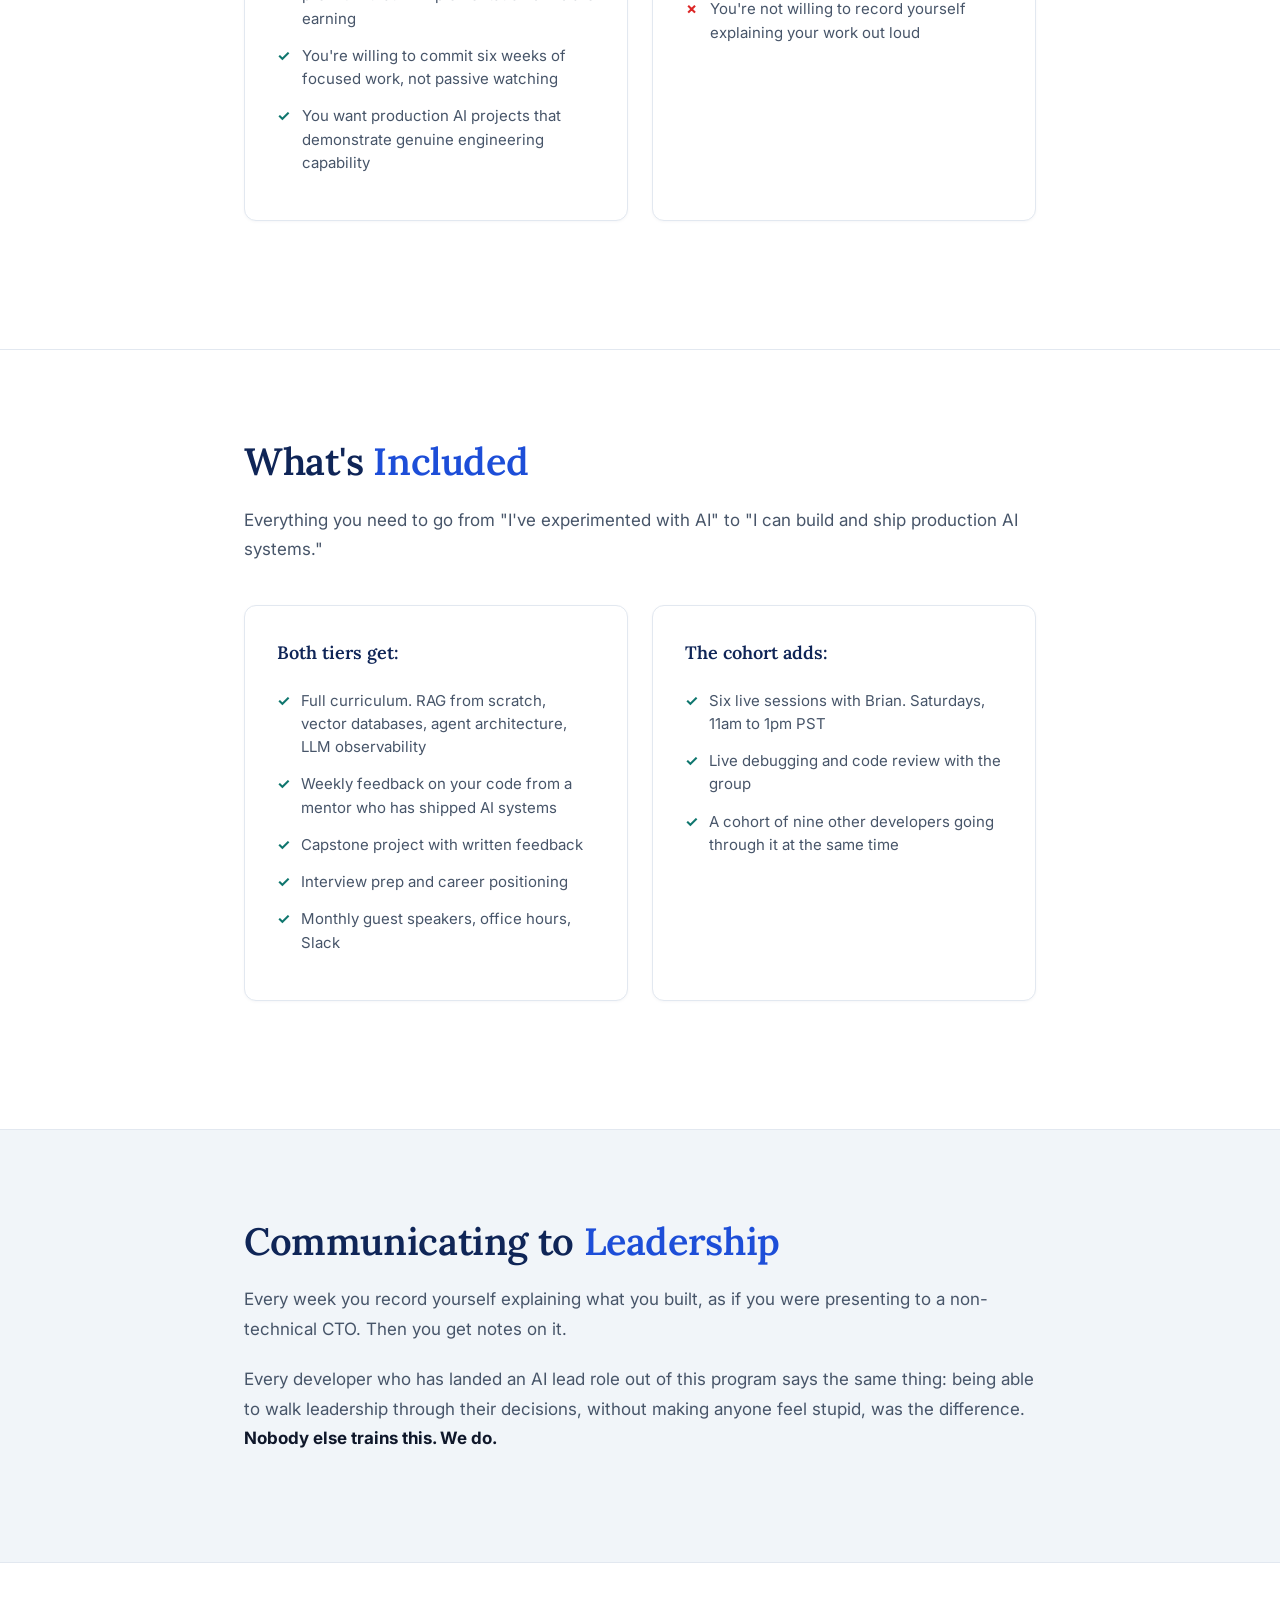
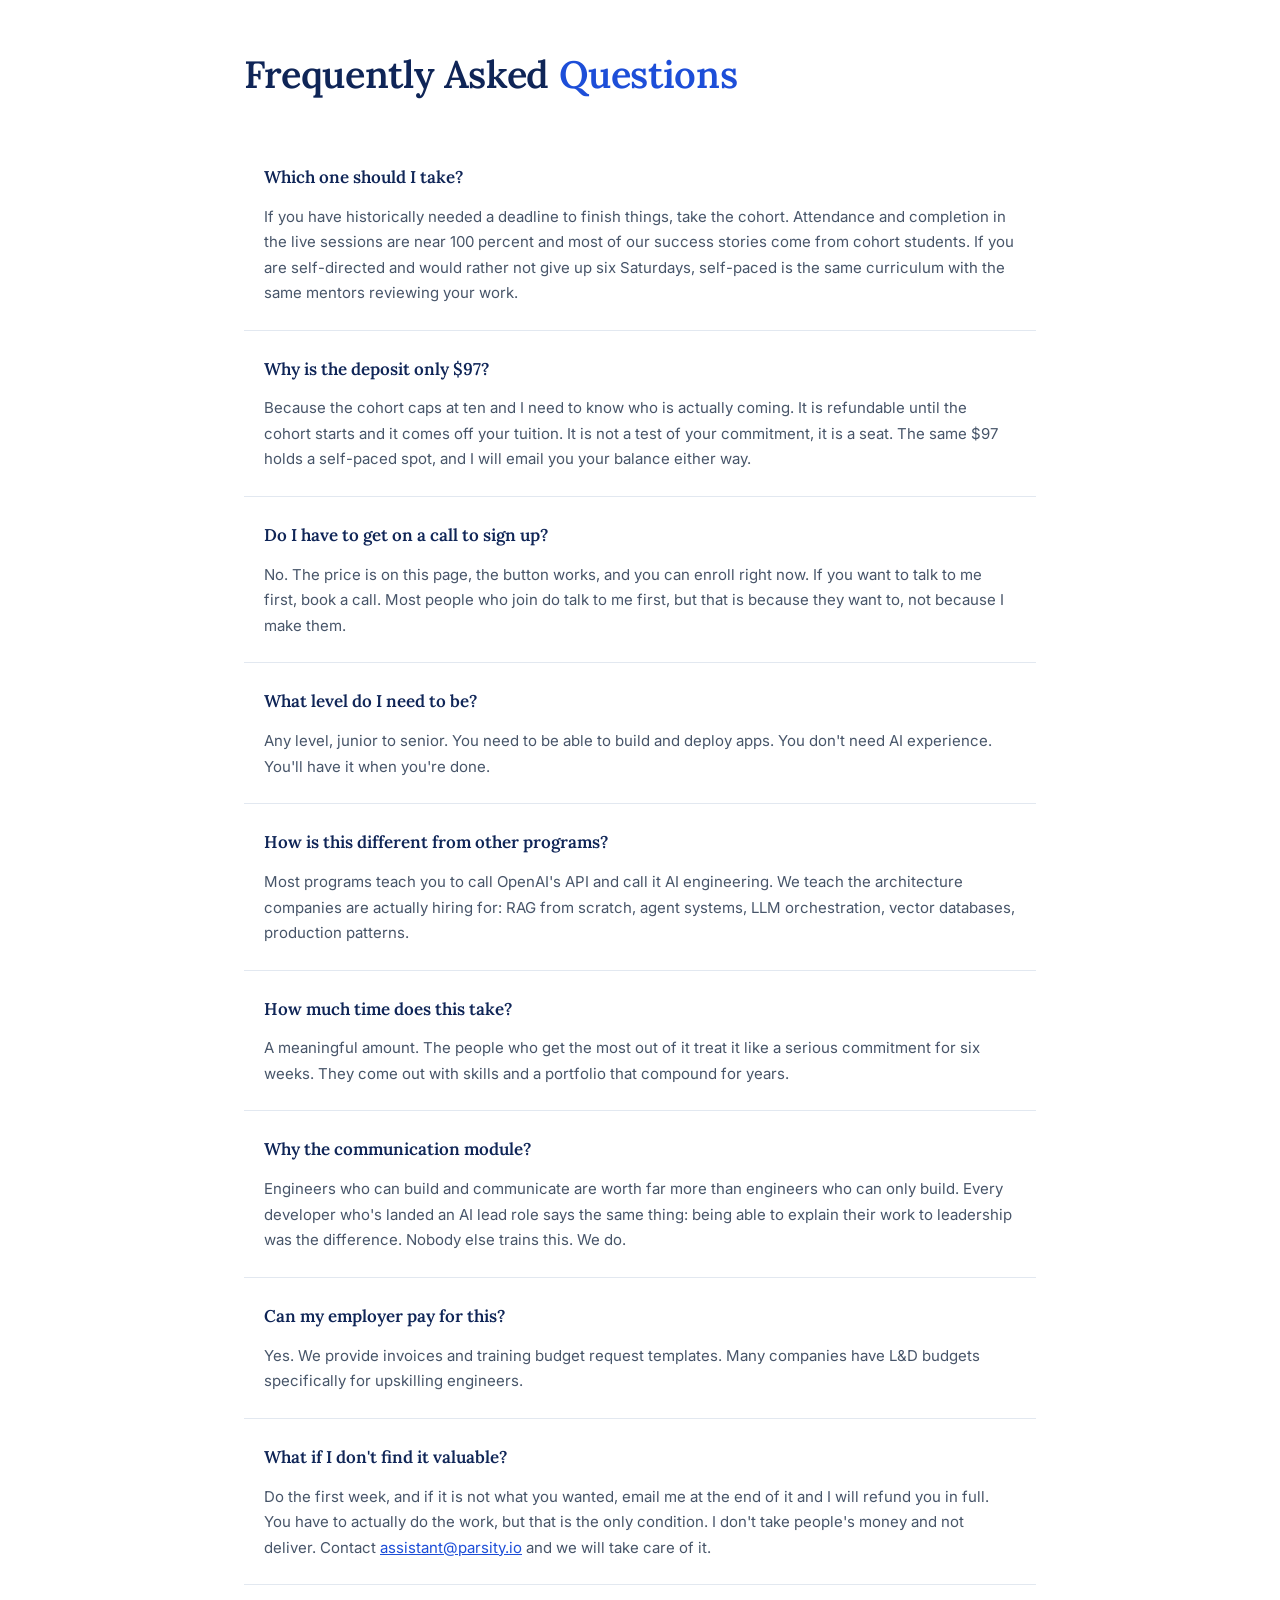
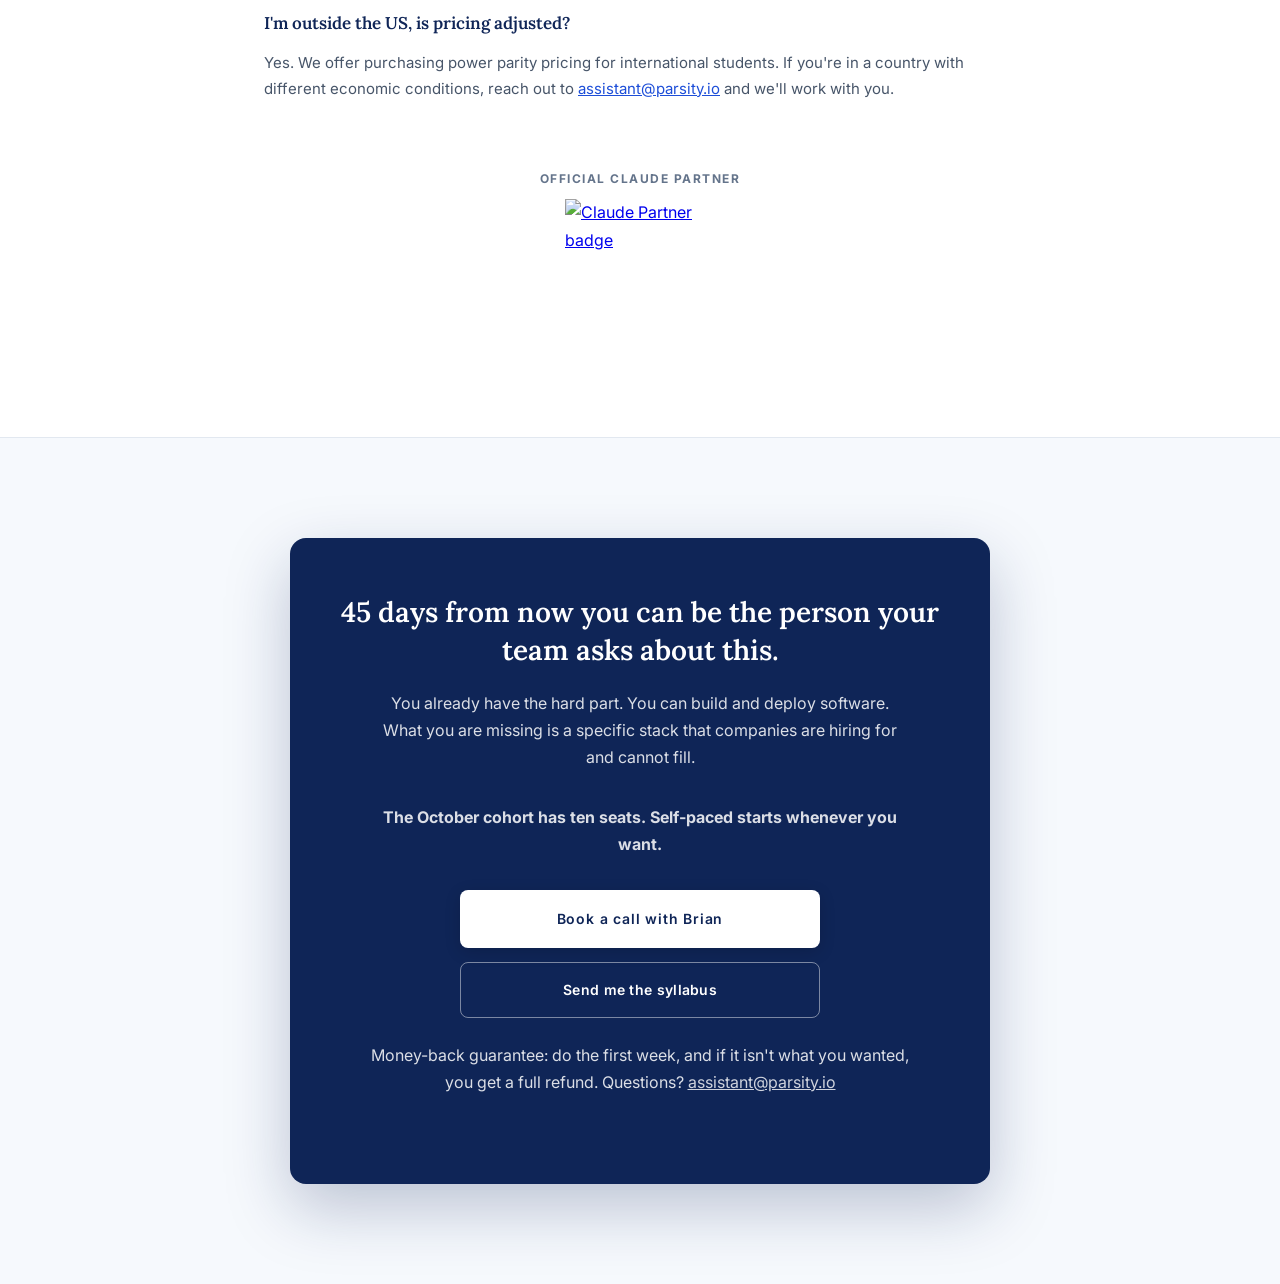
==== commit e203b35c: "Add early-access promo for the 2-day workshop, fix FAQ padding Cross-sells the new "2-Day Agentic En" ====
--- a/index.html
+++ b/index.html
@@ -748,6 +748,47 @@
 				color: var(--secondary);
 			}
 
+			/* ── WORKSHOP PROMO ── */
+			.workshop-promo {
+				position: relative;
+				background: #ffffff;
+				border: 1px solid var(--border-subtle);
+				border-radius: 16px;
+				padding: 48px 40px;
+				text-align: center;
+				max-width: 700px;
+				margin: 0 auto;
+				box-shadow: 0 8px 28px rgba(15, 37, 87, 0.08);
+			}
+			.workshop-promo-badge {
+				display: inline-block;
+				background: var(--warning);
+				color: #ffffff;
+				font-size: 11px;
+				font-weight: 700;
+				letter-spacing: 1.2px;
+				text-transform: uppercase;
+				padding: 5px 14px;
+				border-radius: 20px;
+				margin-bottom: 18px;
+			}
+			.workshop-promo .section-title {
+				margin-bottom: 12px;
+			}
+			.workshop-promo .section-text {
+				max-width: 540px;
+				margin-left: auto;
+				margin-right: auto;
+			}
+			.workshop-promo .cta-group {
+				margin-top: 28px;
+			}
+			@media (max-width: 480px) {
+				.workshop-promo {
+					padding: 36px 24px;
+				}
+			}
+
 			/* ── FAQ ── */
 			.faq-list {
 				margin: 40px 0;
@@ -755,7 +796,7 @@
 
 			.faq-item {
 				border-bottom: 1px solid var(--border-subtle);
-				padding: 24px 0;
+				padding: 24px 20px;
 			}
 			.faq-item:last-child {
 				border-bottom: none;
@@ -1021,7 +1062,27 @@
 			</div>
 		</section>
 
-		
+		<!-- ─────────── NEW: 2-DAY WORKSHOP ─────────── -->
+		<section class="section" style="background: var(--bg3);">
+			<div class="container">
+				<div class="workshop-promo">
+					<span class="workshop-promo-badge">New</span>
+					<h2 class="section-title">
+						2-Day Agentic Engineering <span class="gradient">Workshop</span>
+					</h2>
+					<p class="section-text">
+						Can't commit to six weeks? This is the weekend intensive: RAG, vector databases, evals, observability, agents, human-in-the-loop. You leave with a fully deployed project. 12 spots, $500, the weekend before the cohort kicks off.
+					</p>
+					<div class="cta-group">
+						<a href="https://form.typeform.com/to/pGyrF84f" target="_blank" rel="noopener" class="cta-btn">
+							Sign up for early access
+						</a>
+					</div>
+				</div>
+			</div>
+		</section>
+
+
 		<section class="section">
 			<div class="container">
 				<h2 class="section-title">
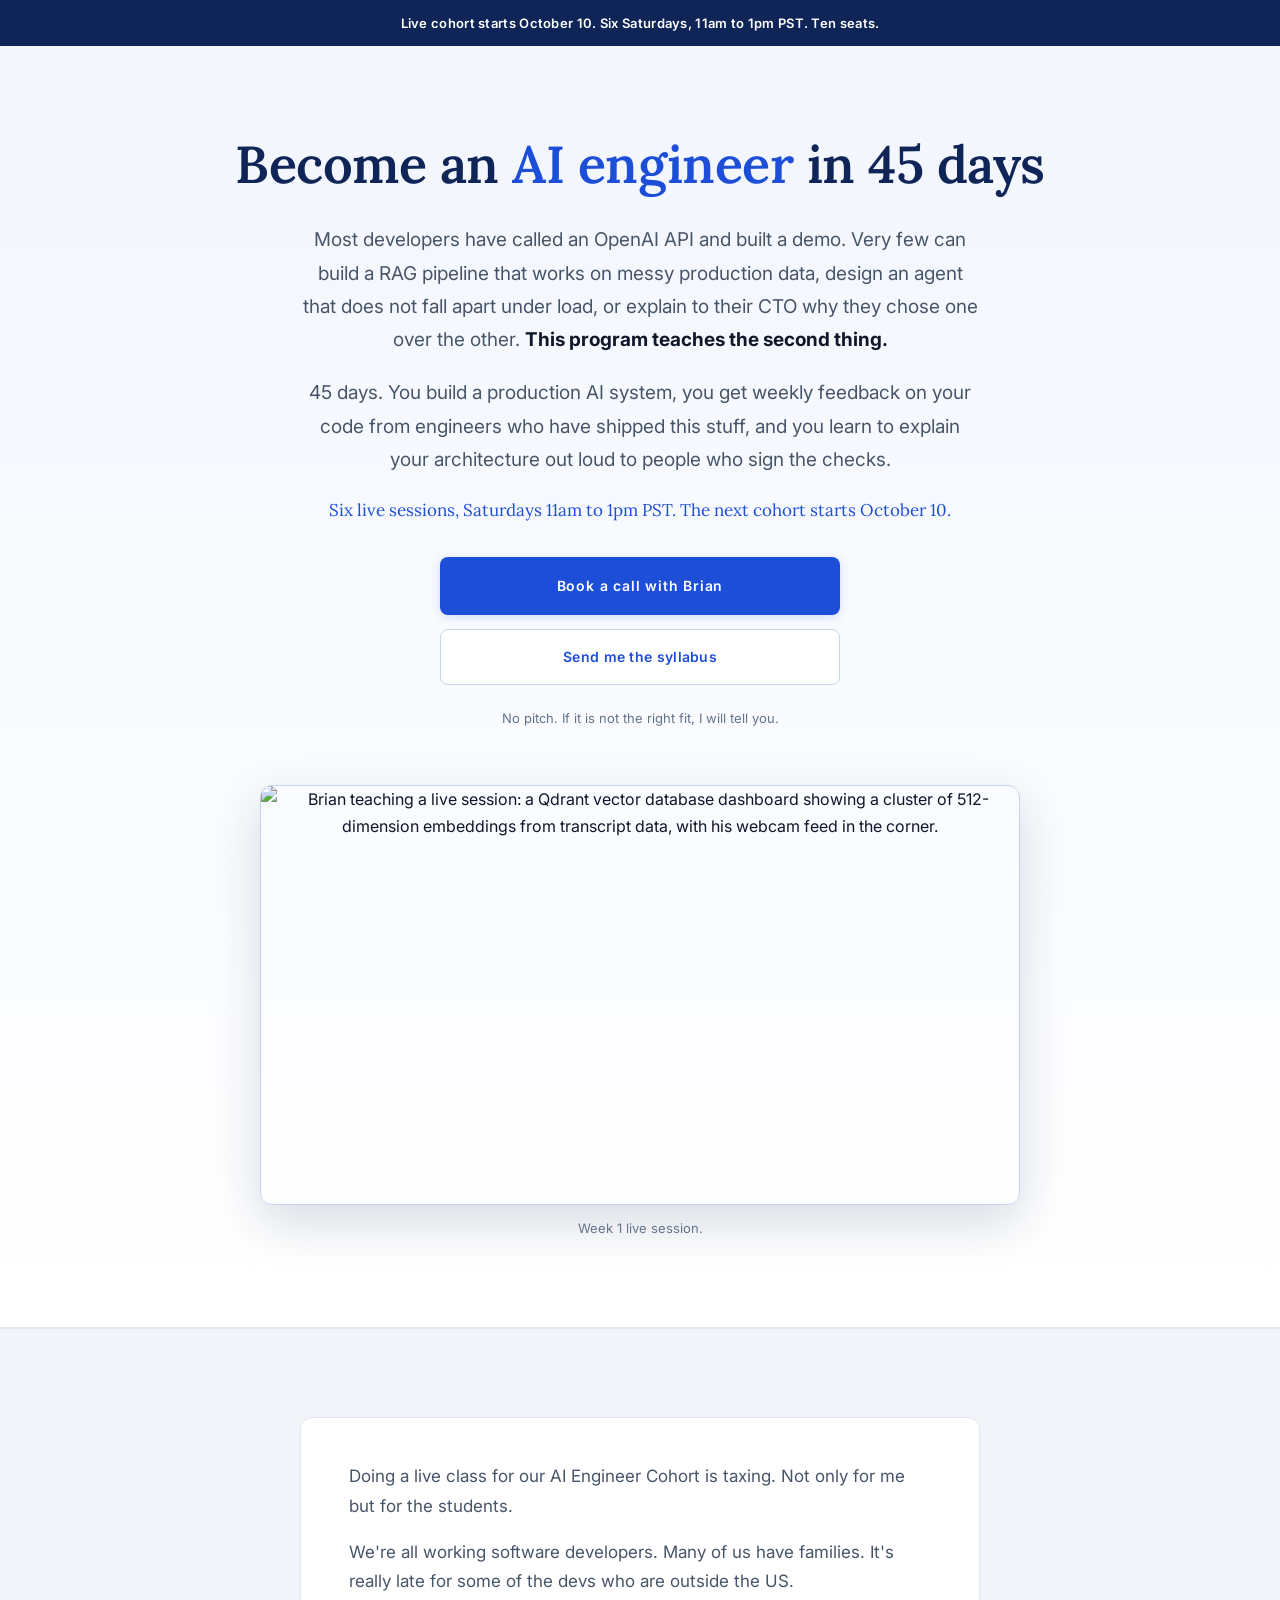
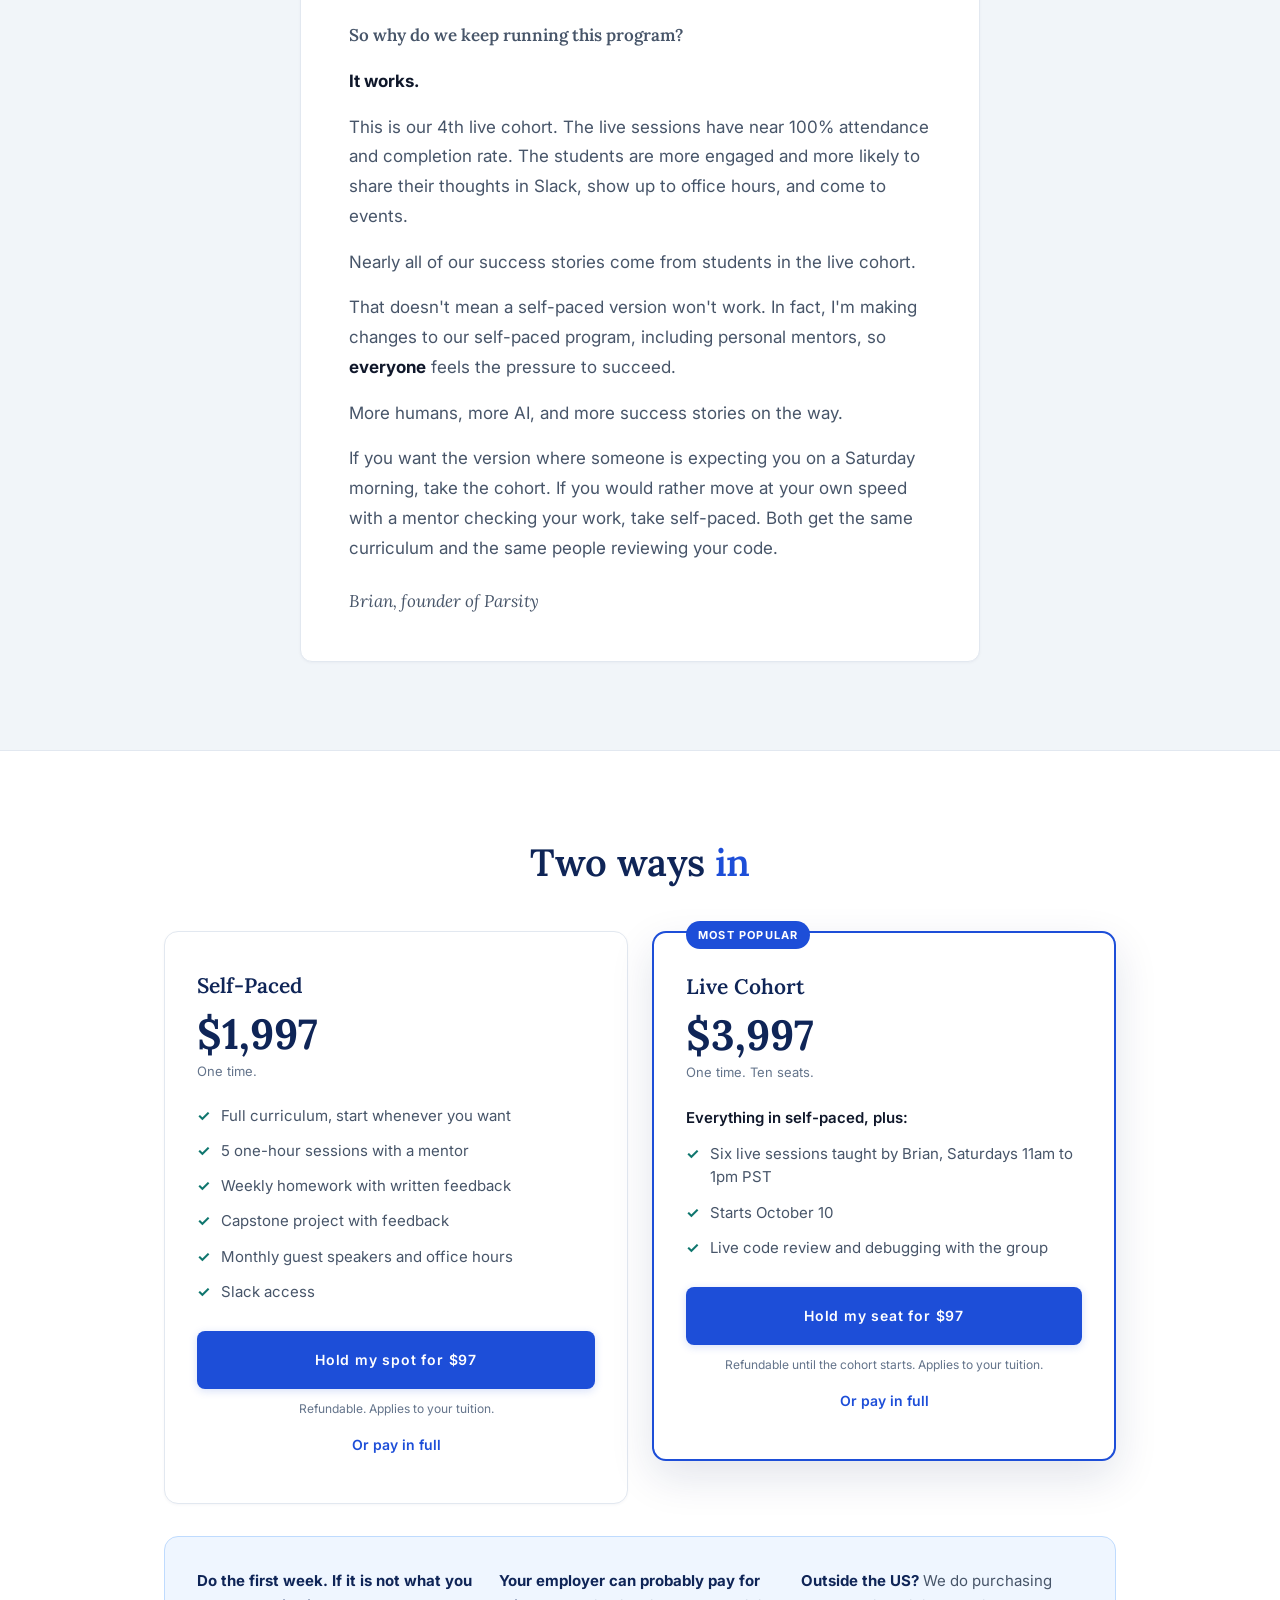
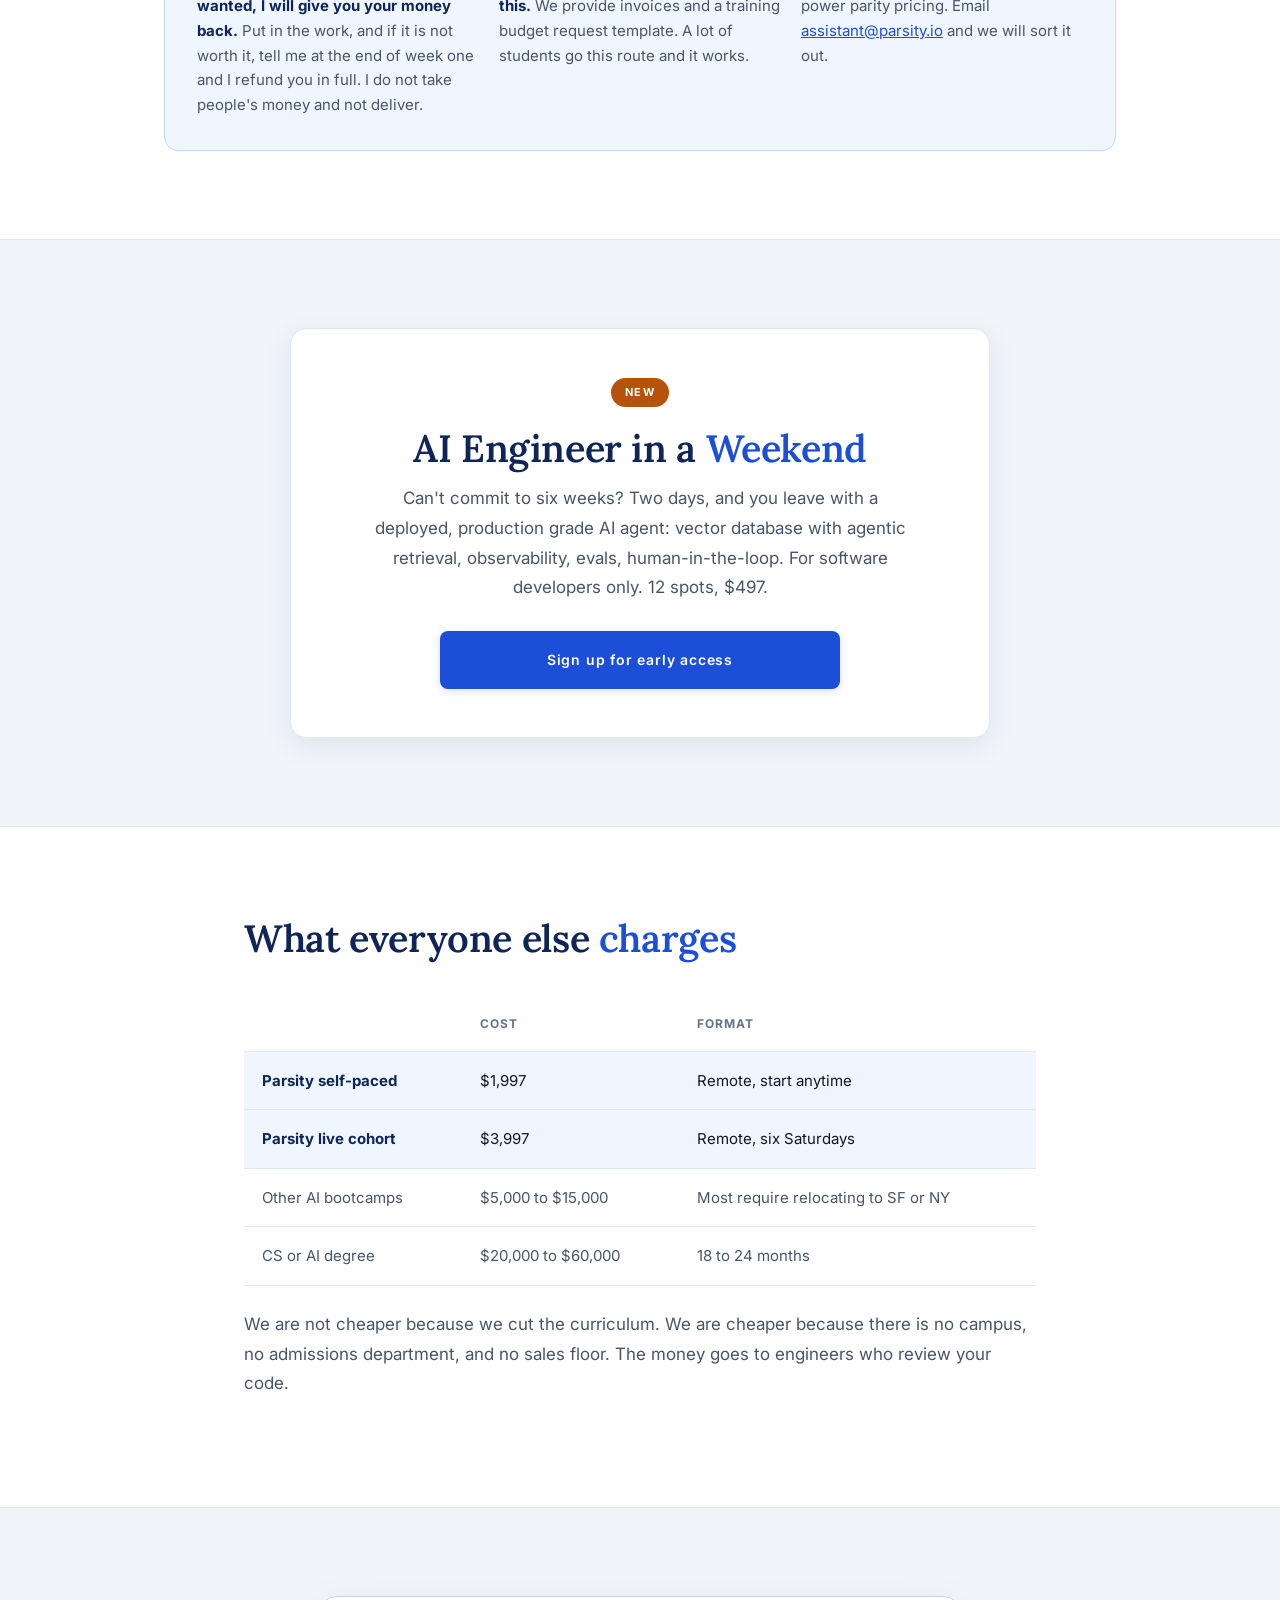
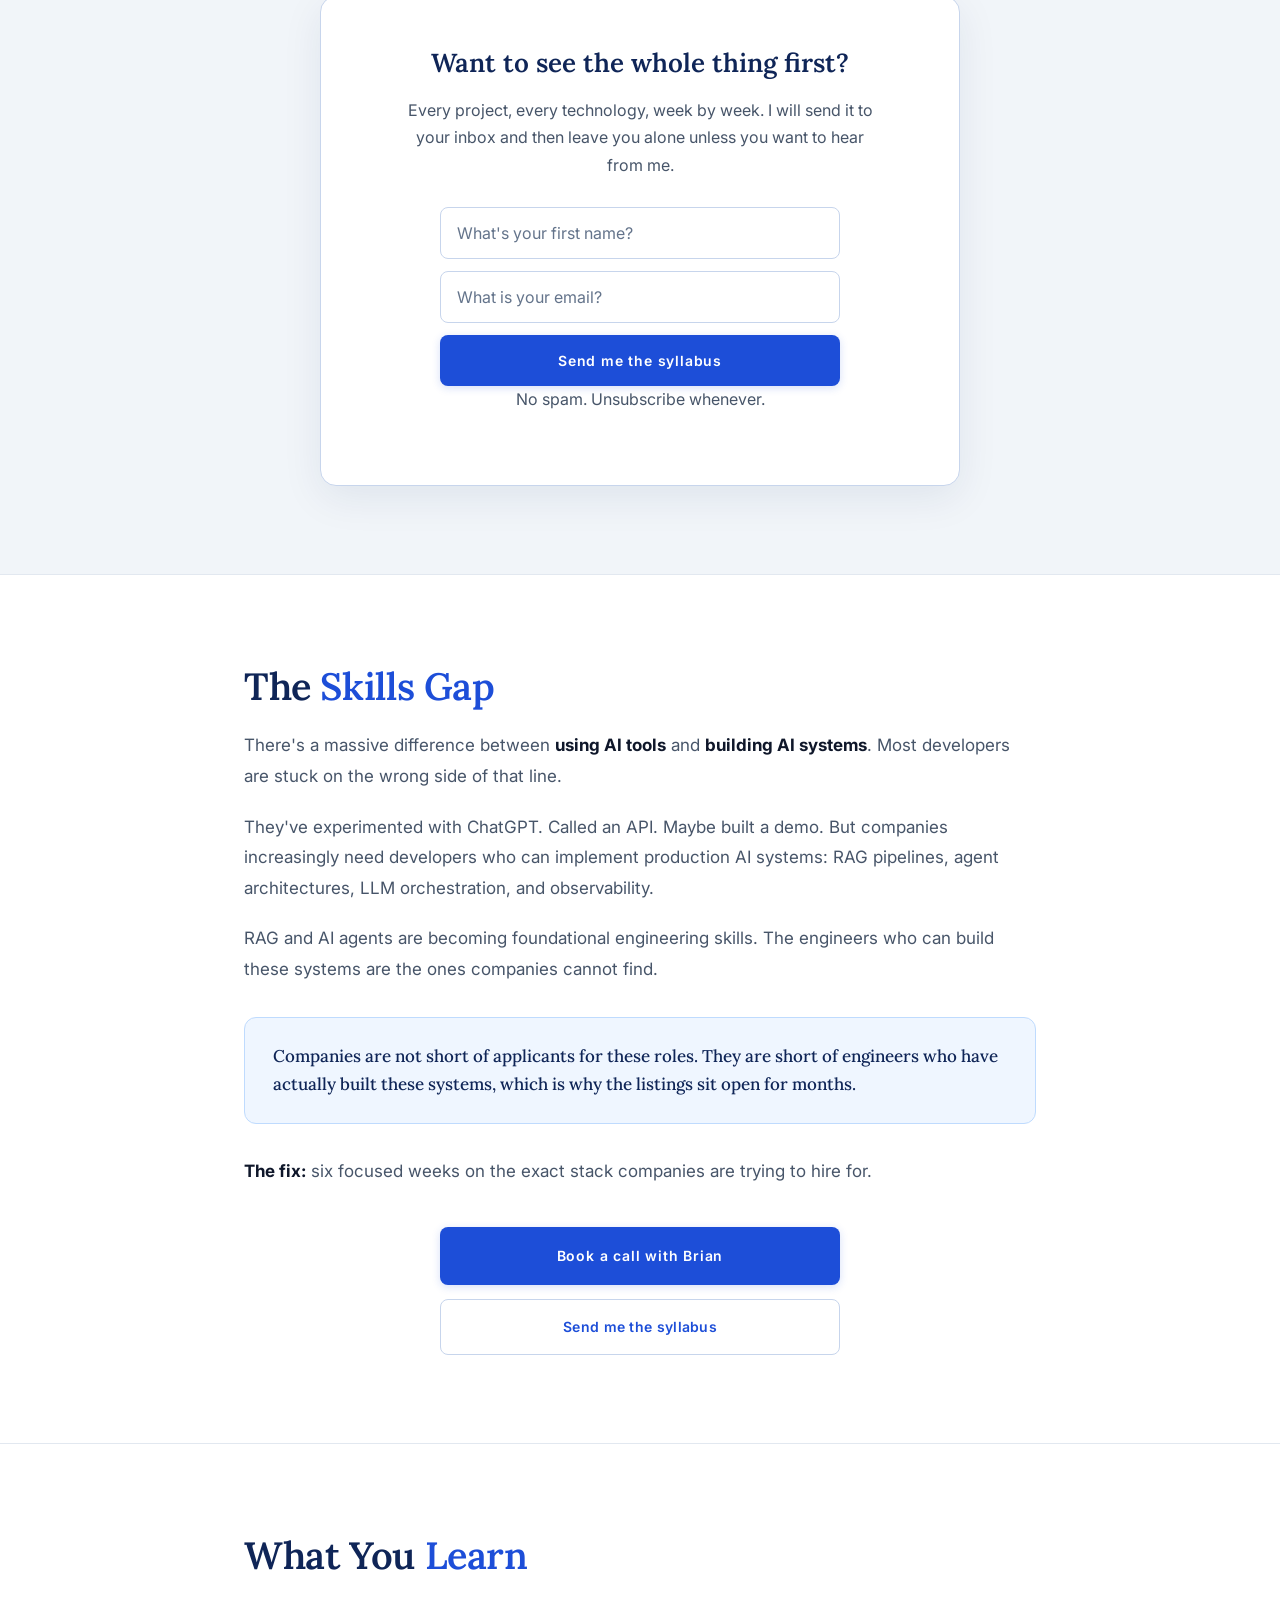
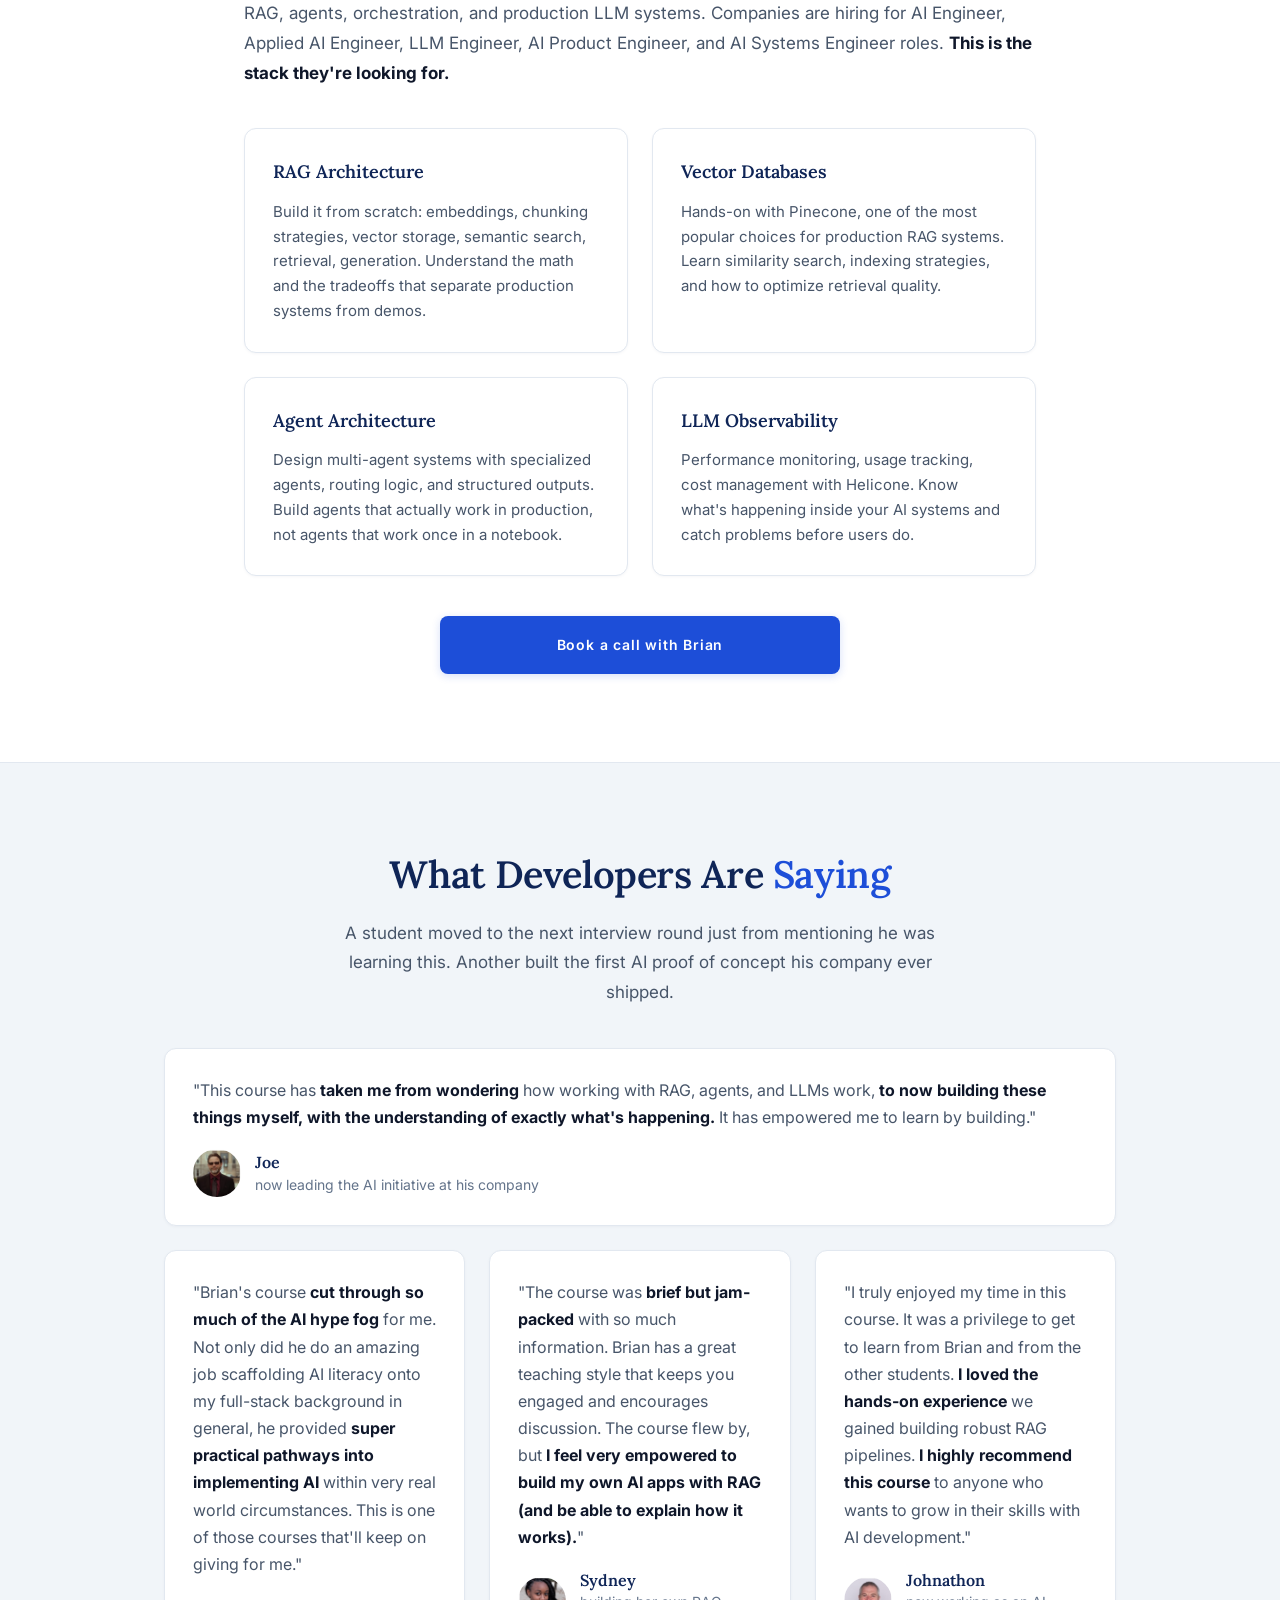
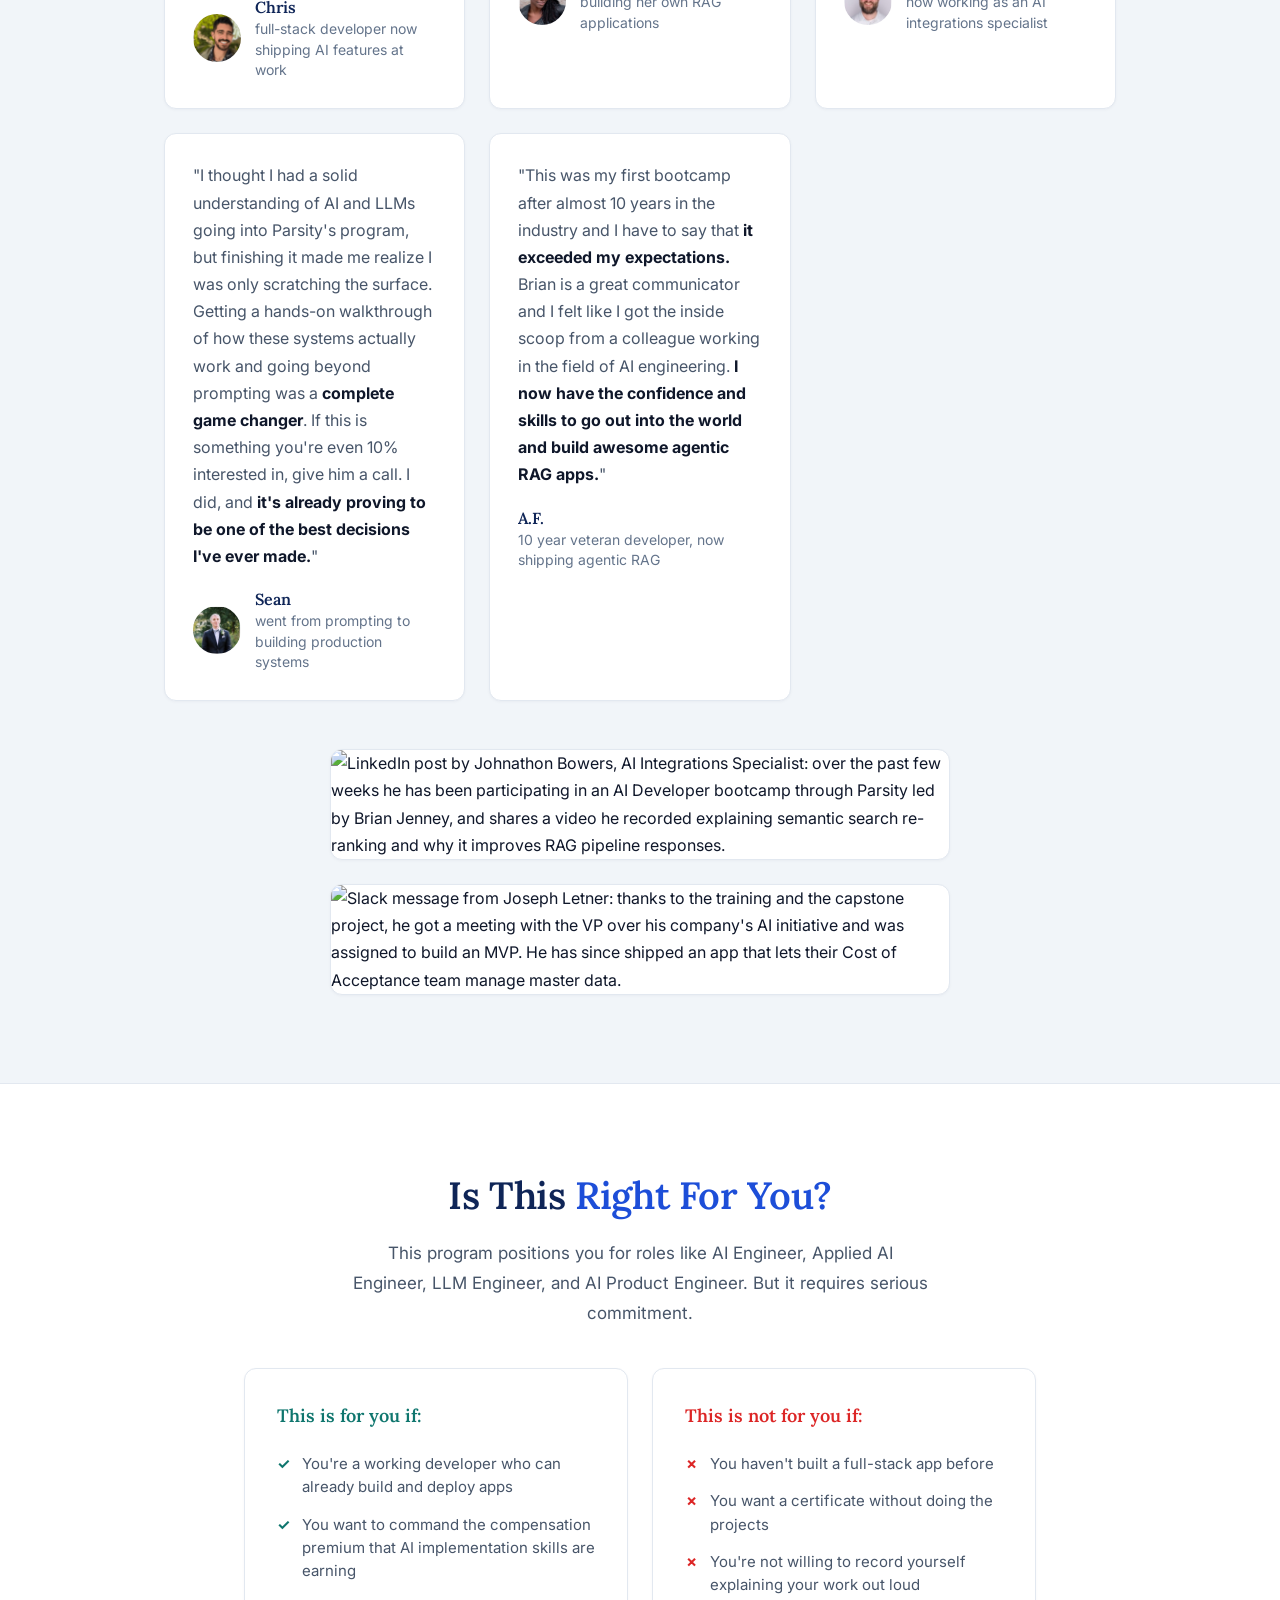
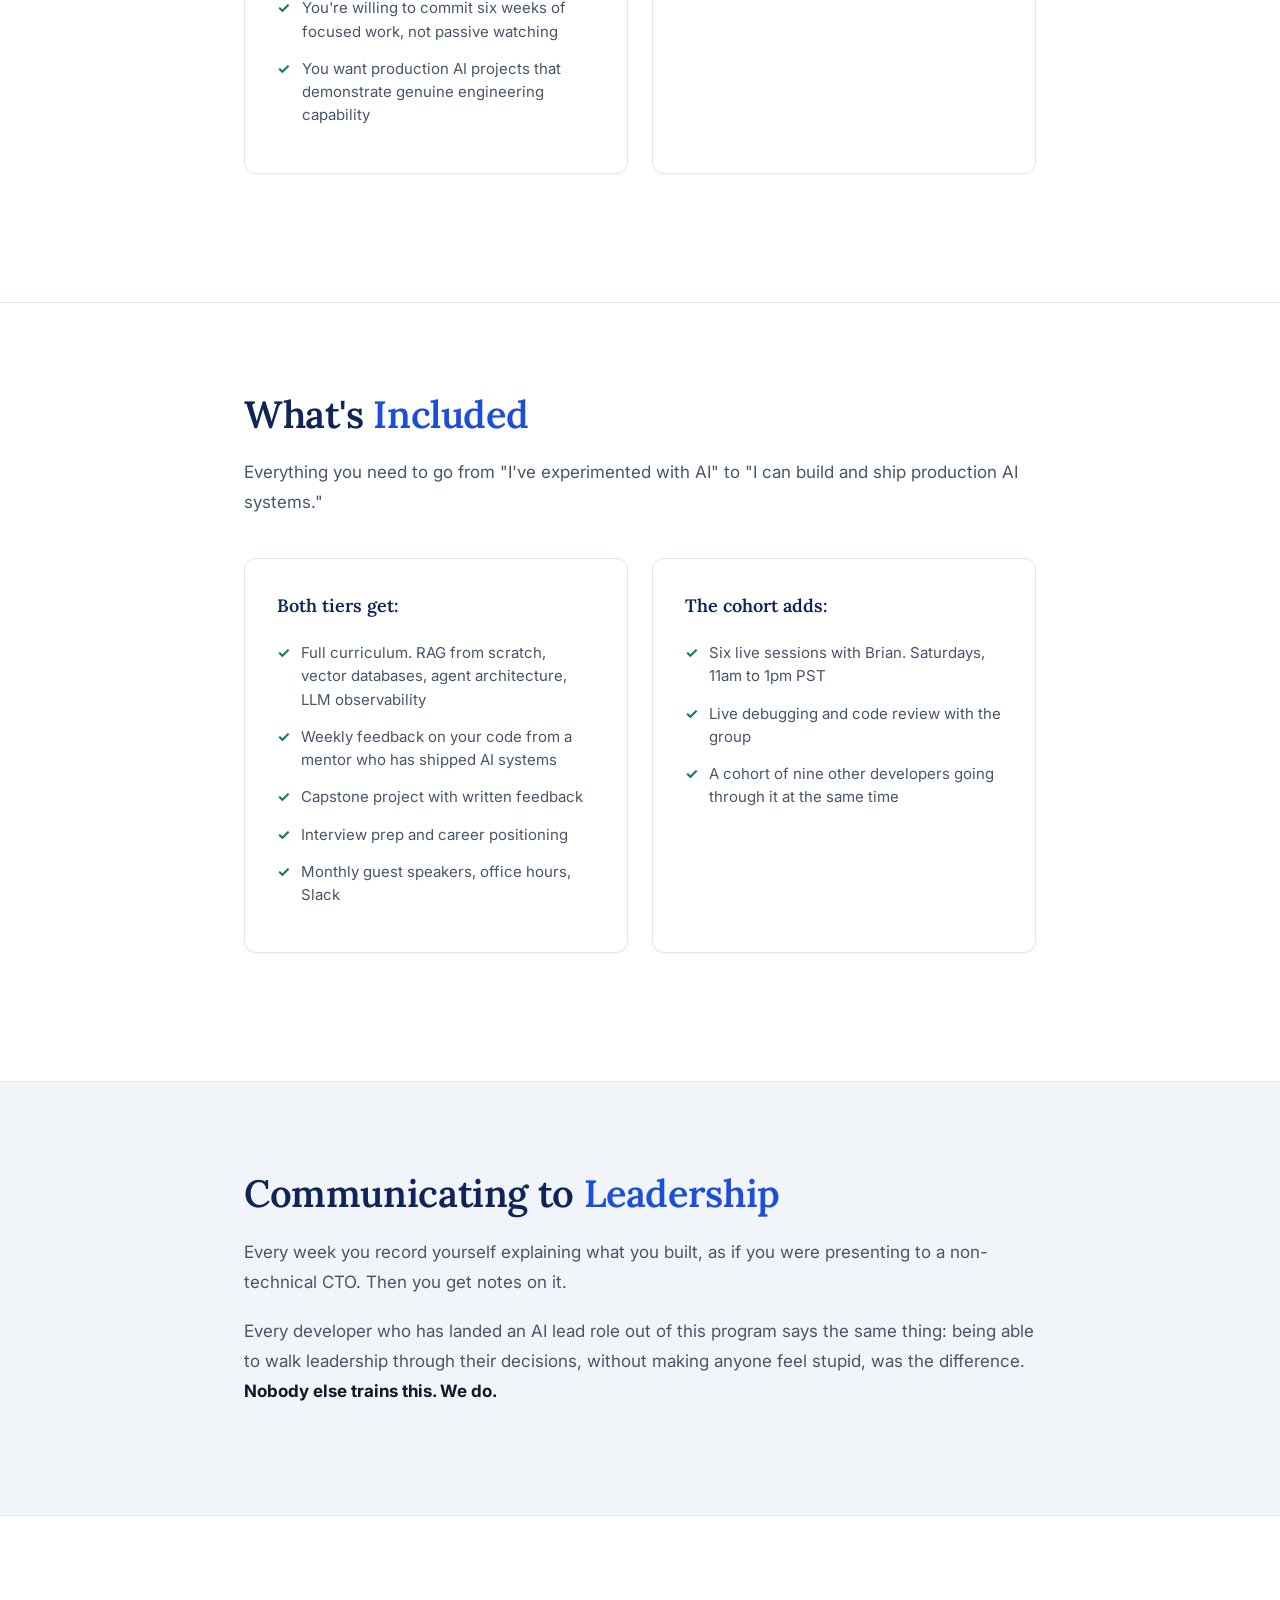
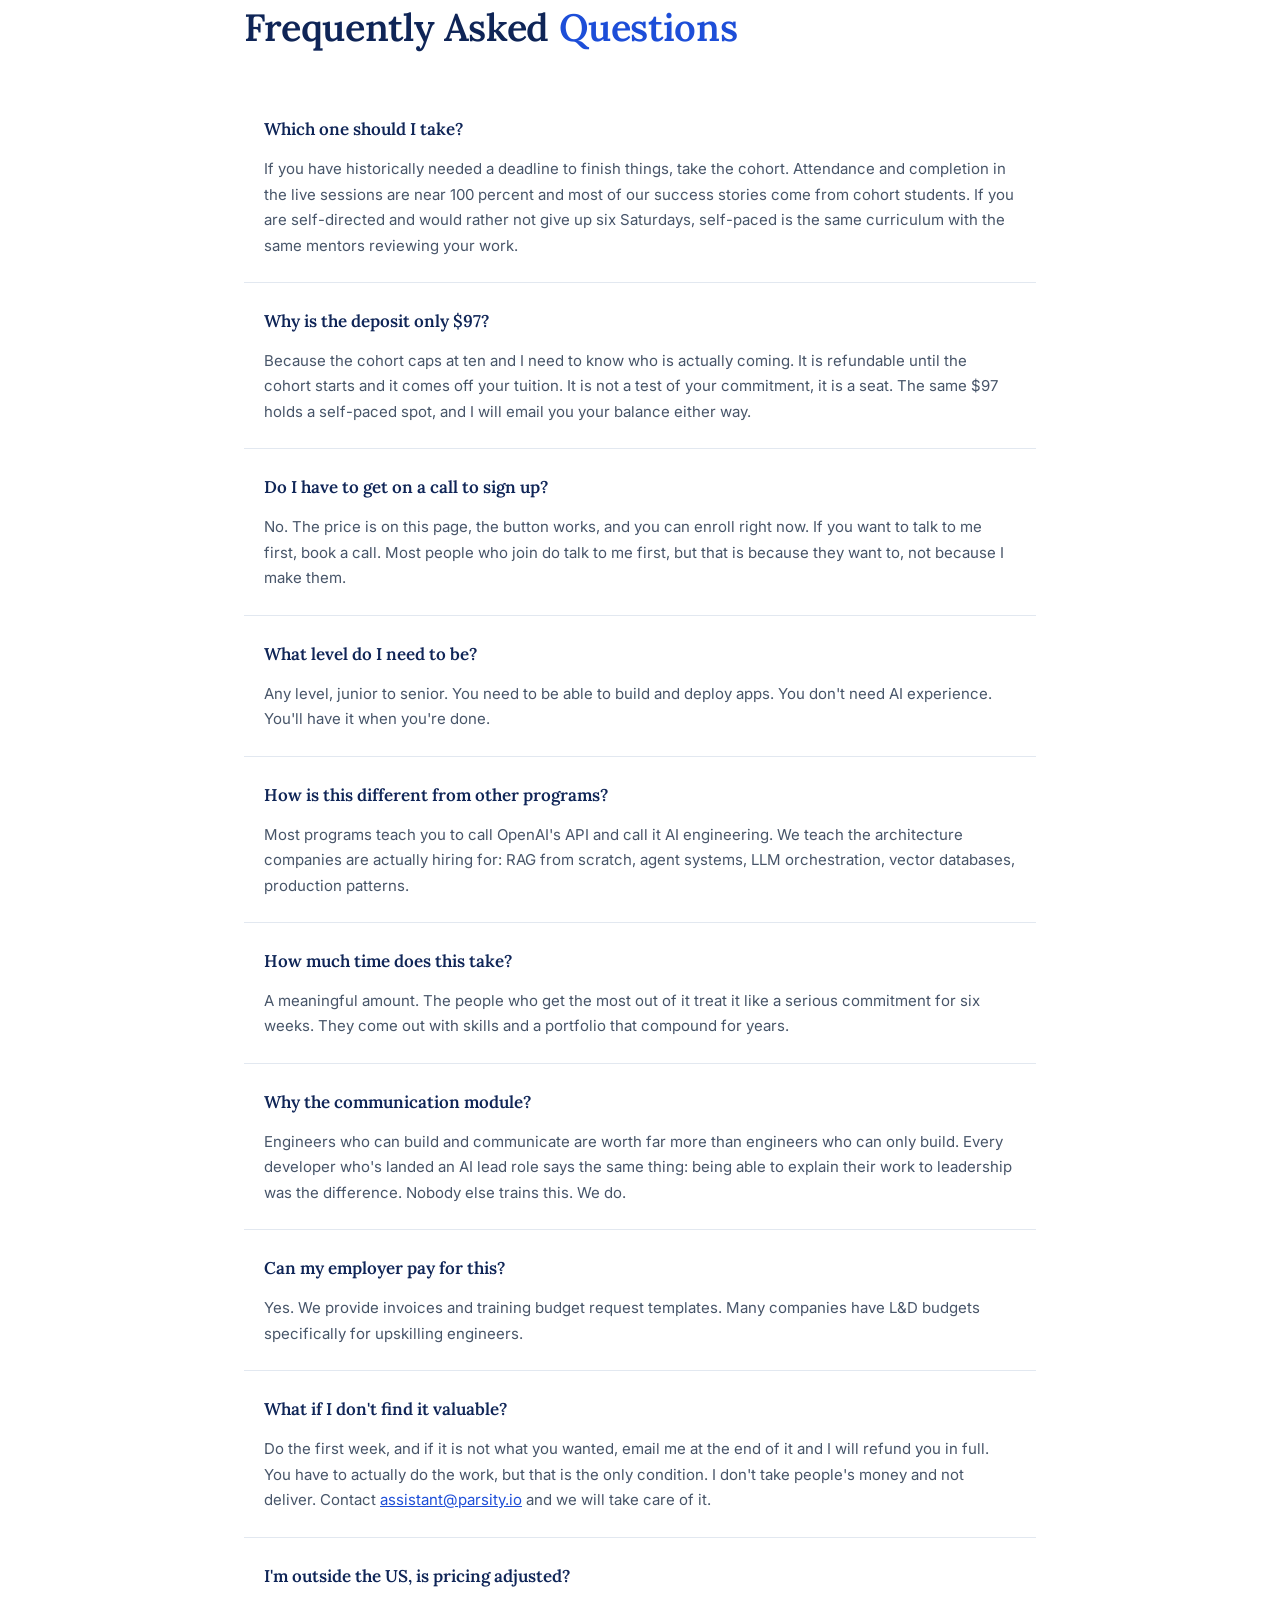
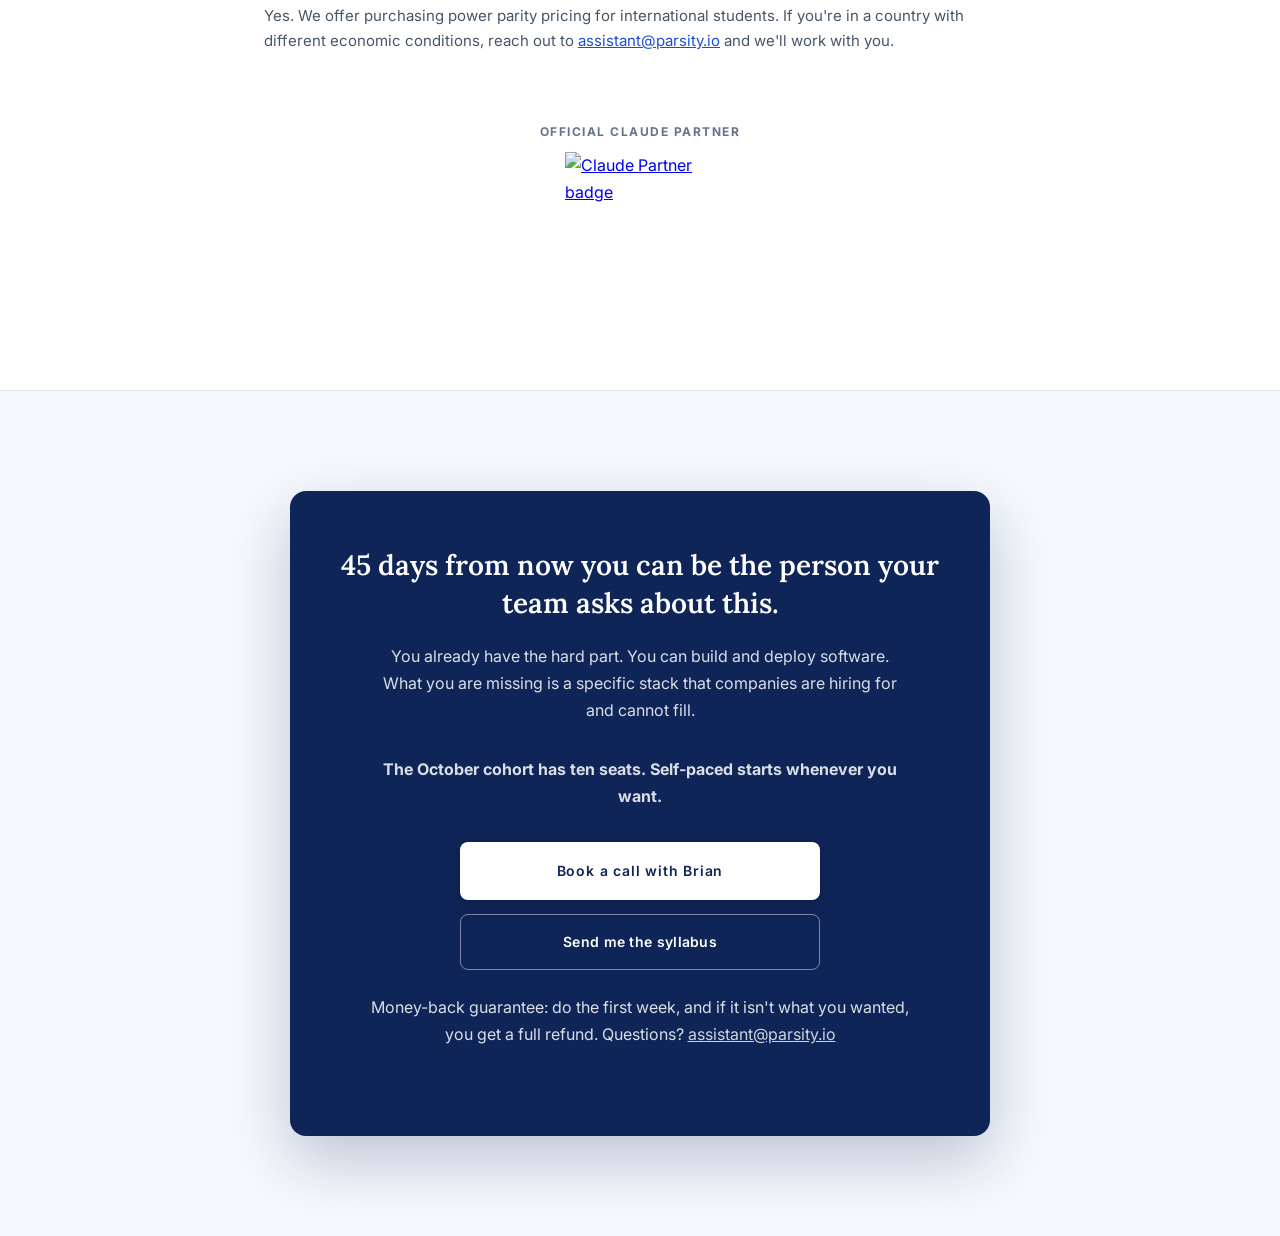
==== commit 93c14593: "Point workshop promo at the correct public Typeform The earlier commit linked a private waitlist for" ====
--- a/index.html
+++ b/index.html
@@ -1068,13 +1068,13 @@
 				<div class="workshop-promo">
 					<span class="workshop-promo-badge">New</span>
 					<h2 class="section-title">
-						2-Day Agentic Engineering <span class="gradient">Workshop</span>
+						AI Engineer in a <span class="gradient">Weekend</span>
 					</h2>
 					<p class="section-text">
-						Can't commit to six weeks? This is the weekend intensive: RAG, vector databases, evals, observability, agents, human-in-the-loop. You leave with a fully deployed project. 12 spots, $500, the weekend before the cohort kicks off.
+						Can't commit to six weeks? Two days, and you leave with a deployed, production grade AI agent: vector database with agentic retrieval, observability, evals, human-in-the-loop. For software developers only. 12 spots, $497.
 					</p>
 					<div class="cta-group">
-						<a href="https://form.typeform.com/to/pGyrF84f" target="_blank" rel="noopener" class="cta-btn">
+						<a href="https://form.typeform.com/to/qyEMw7Ao" target="_blank" rel="noopener" class="cta-btn">
 							Sign up for early access
 						</a>
 					</div>
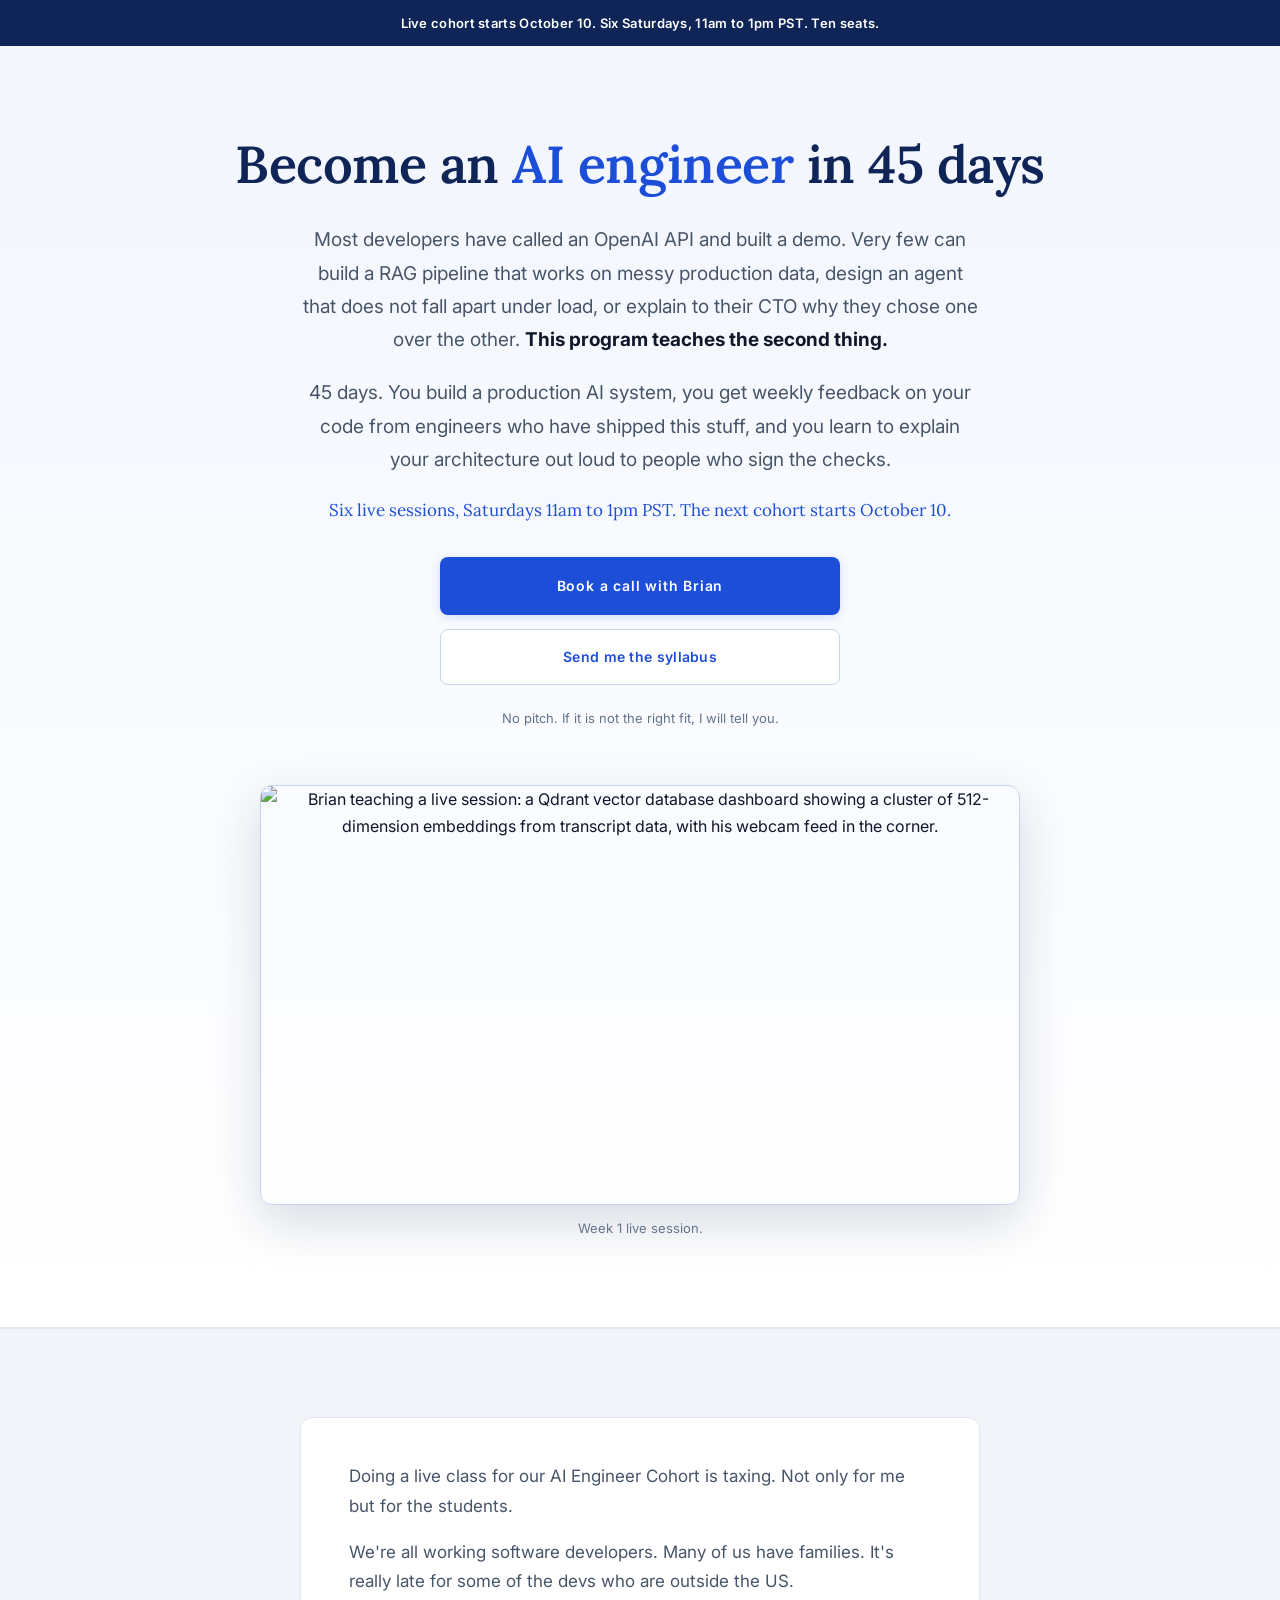
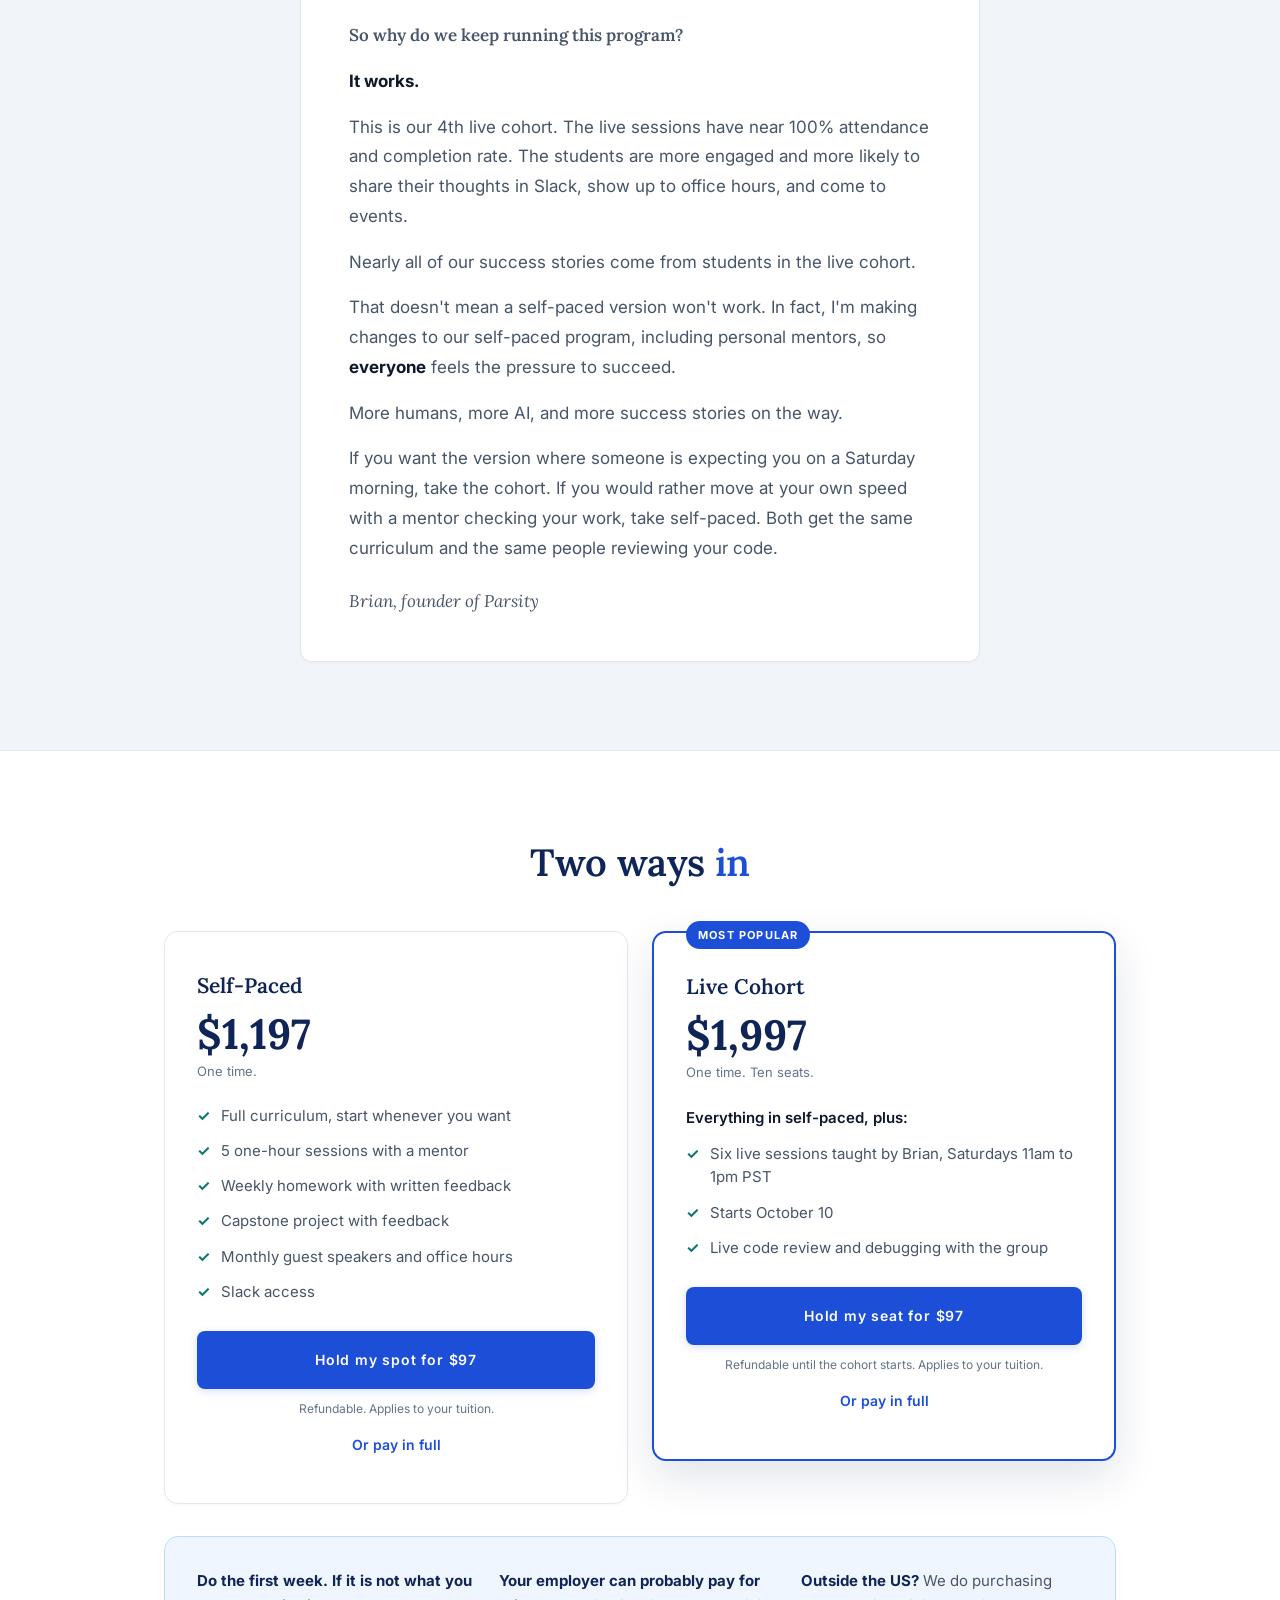
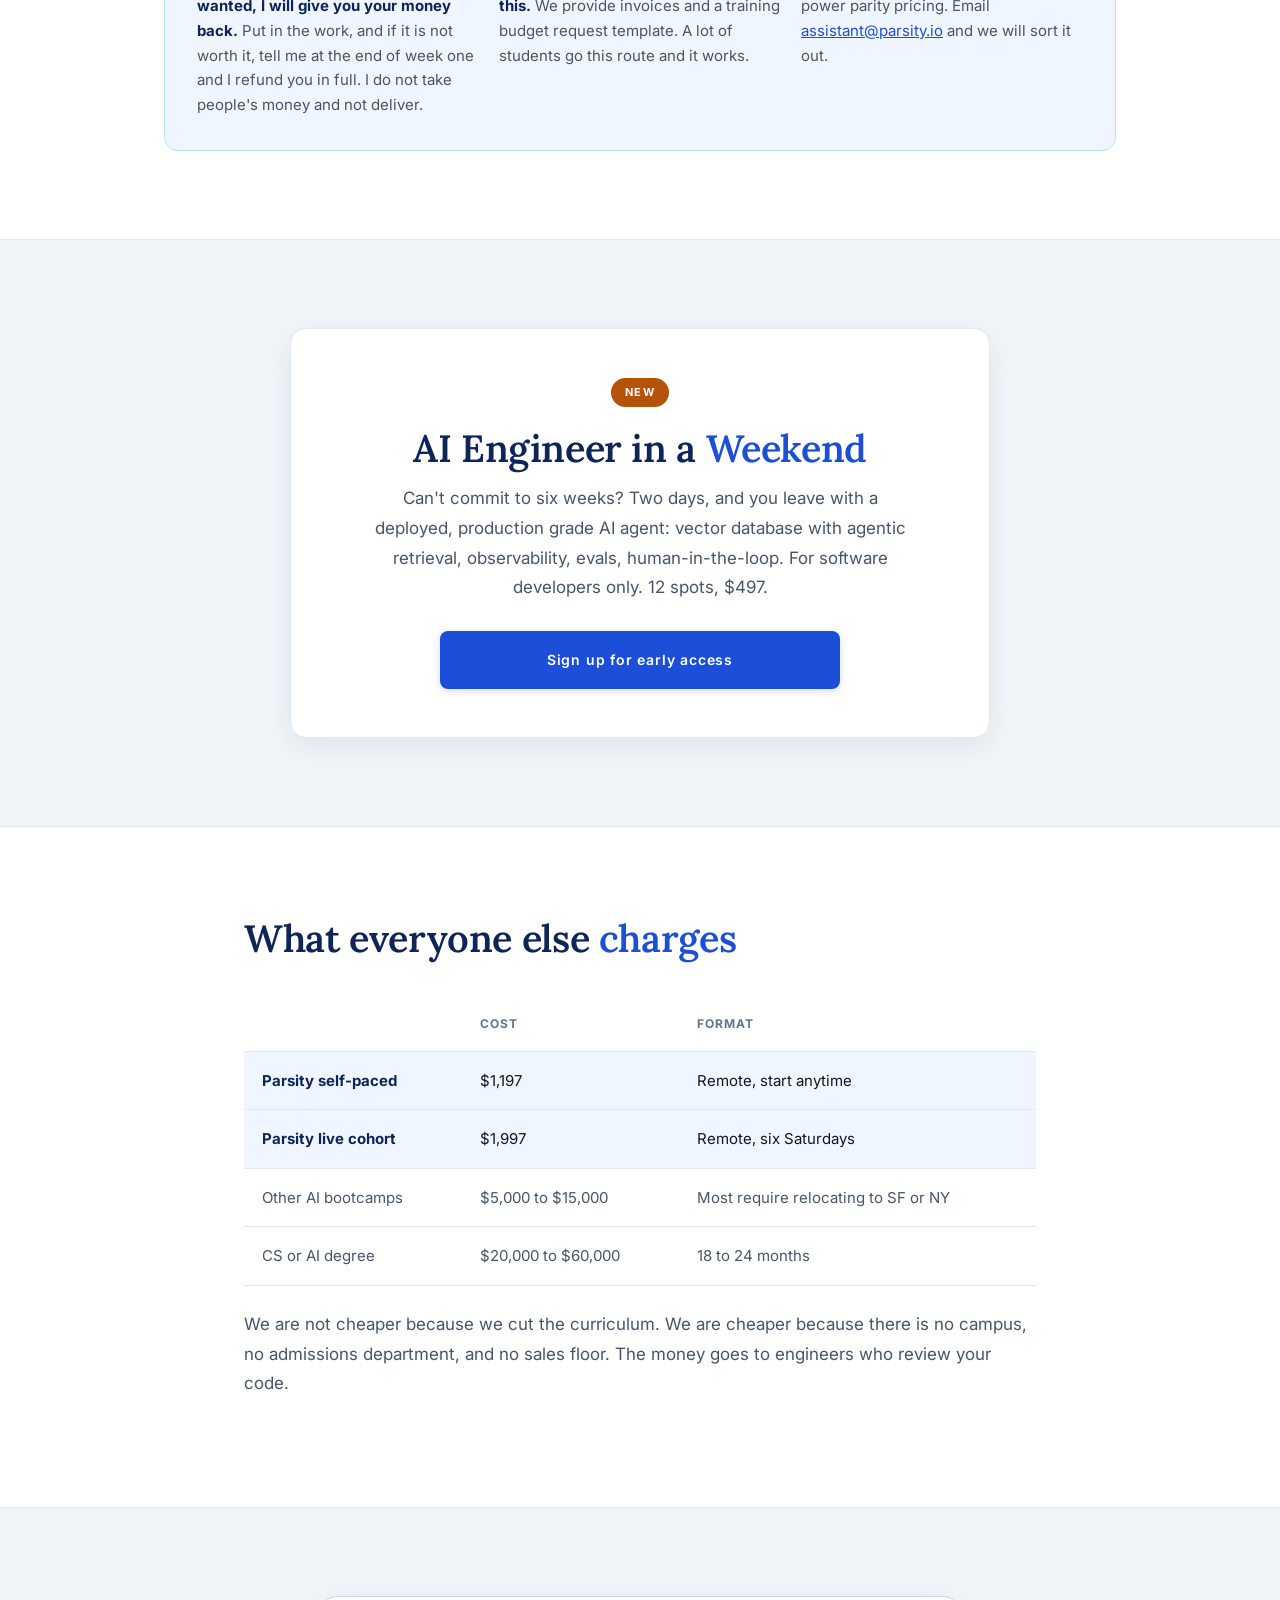
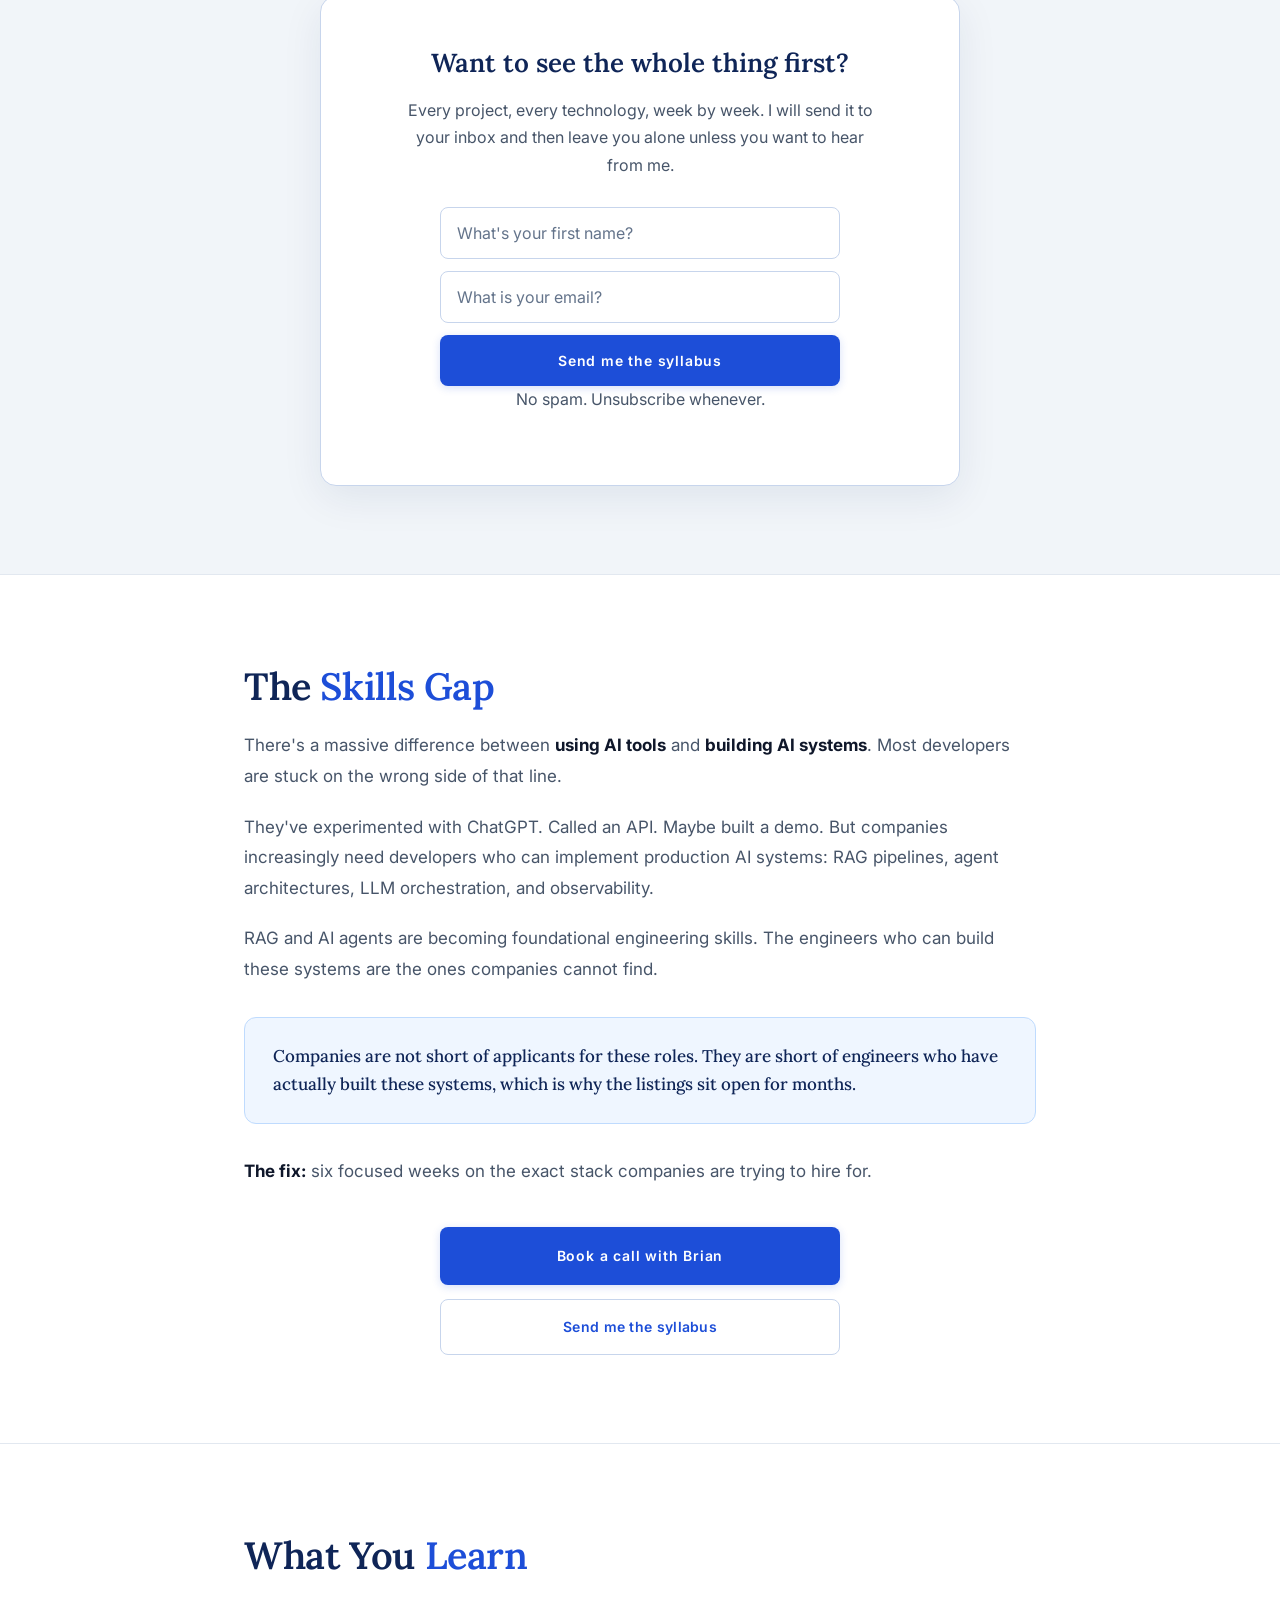
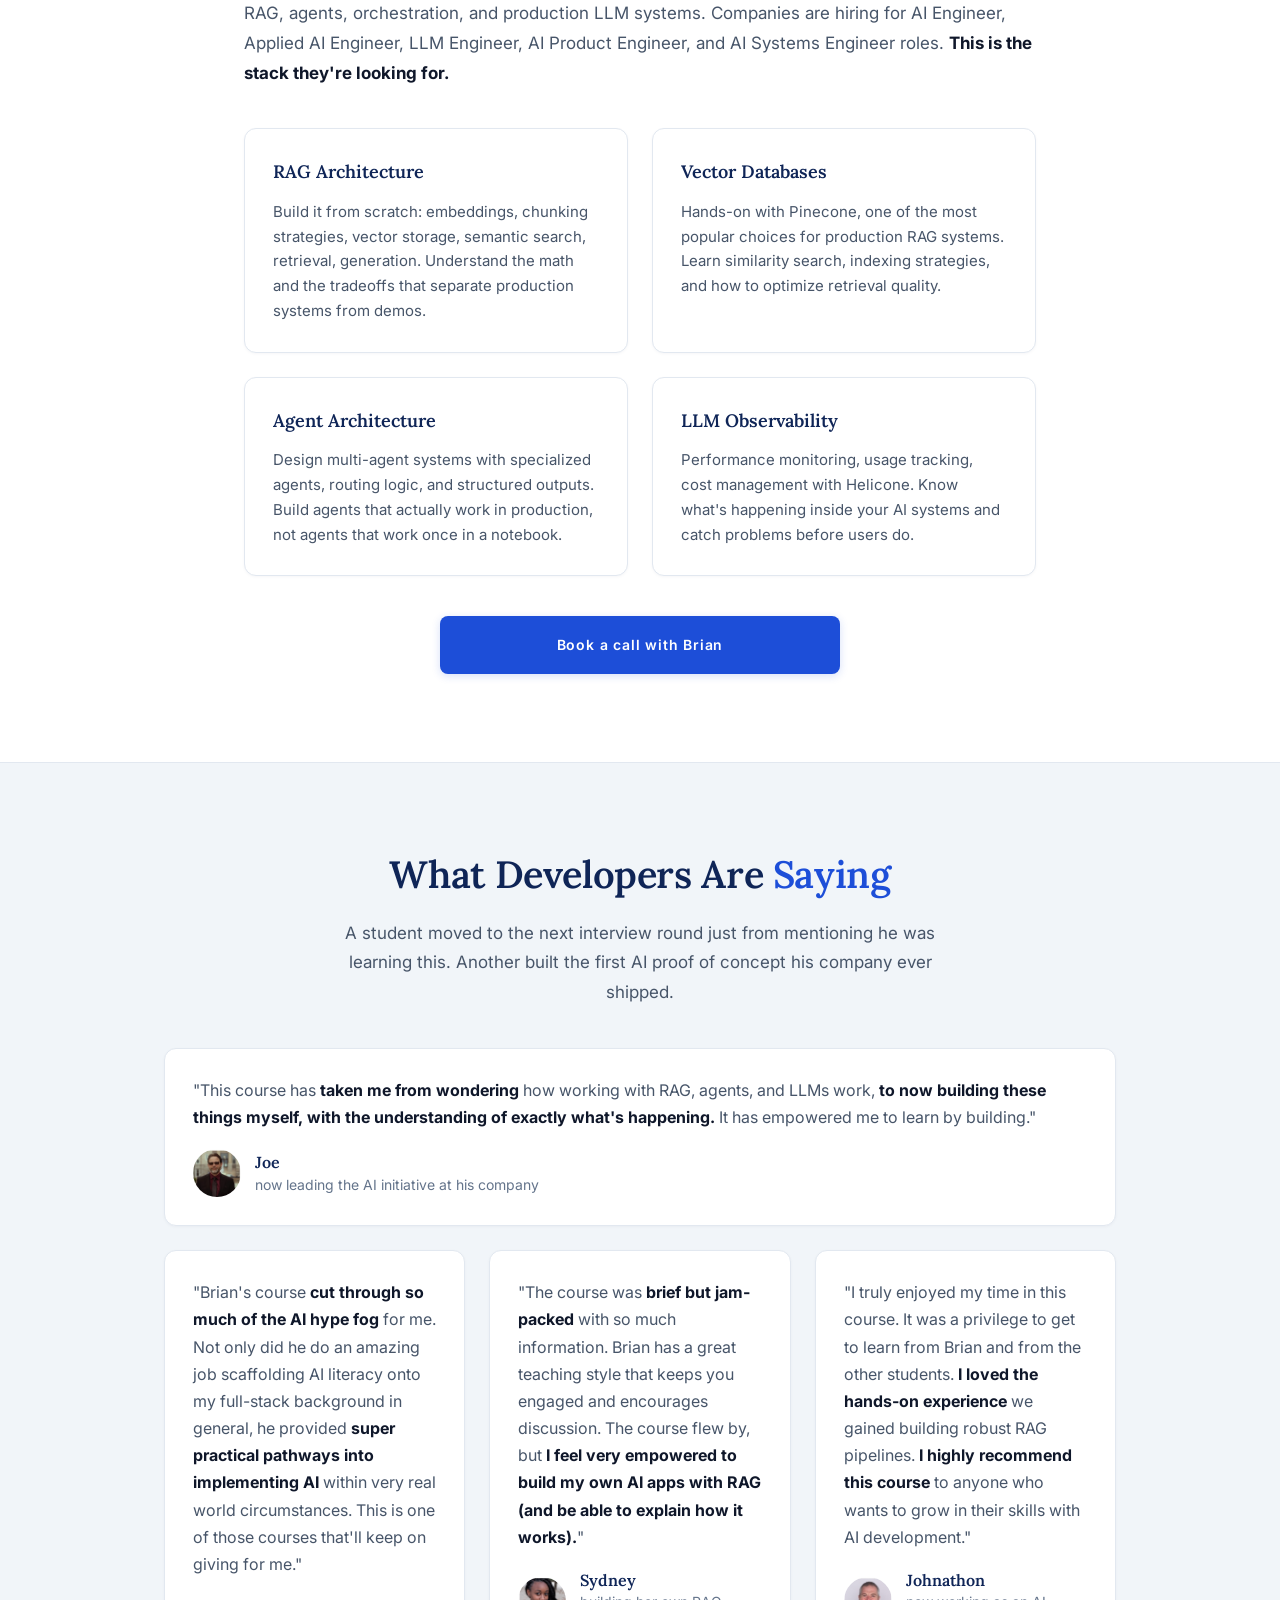
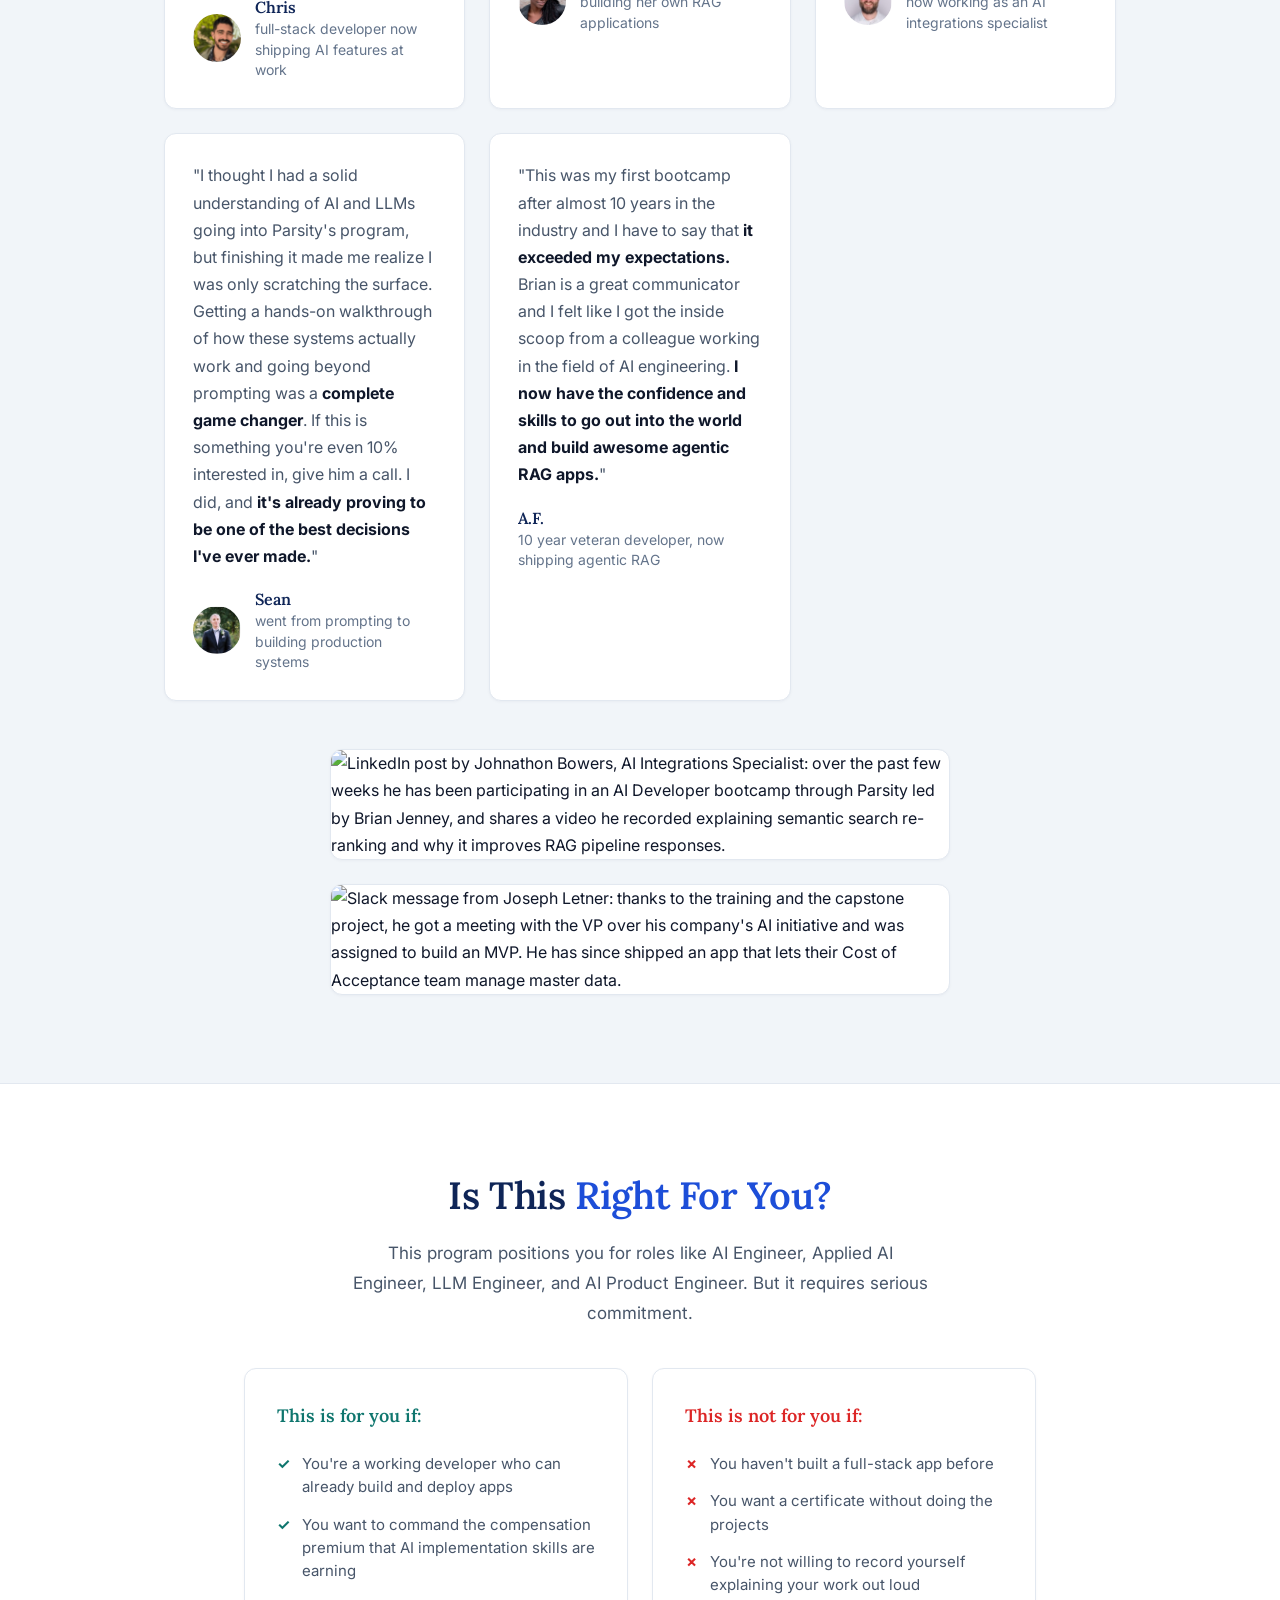
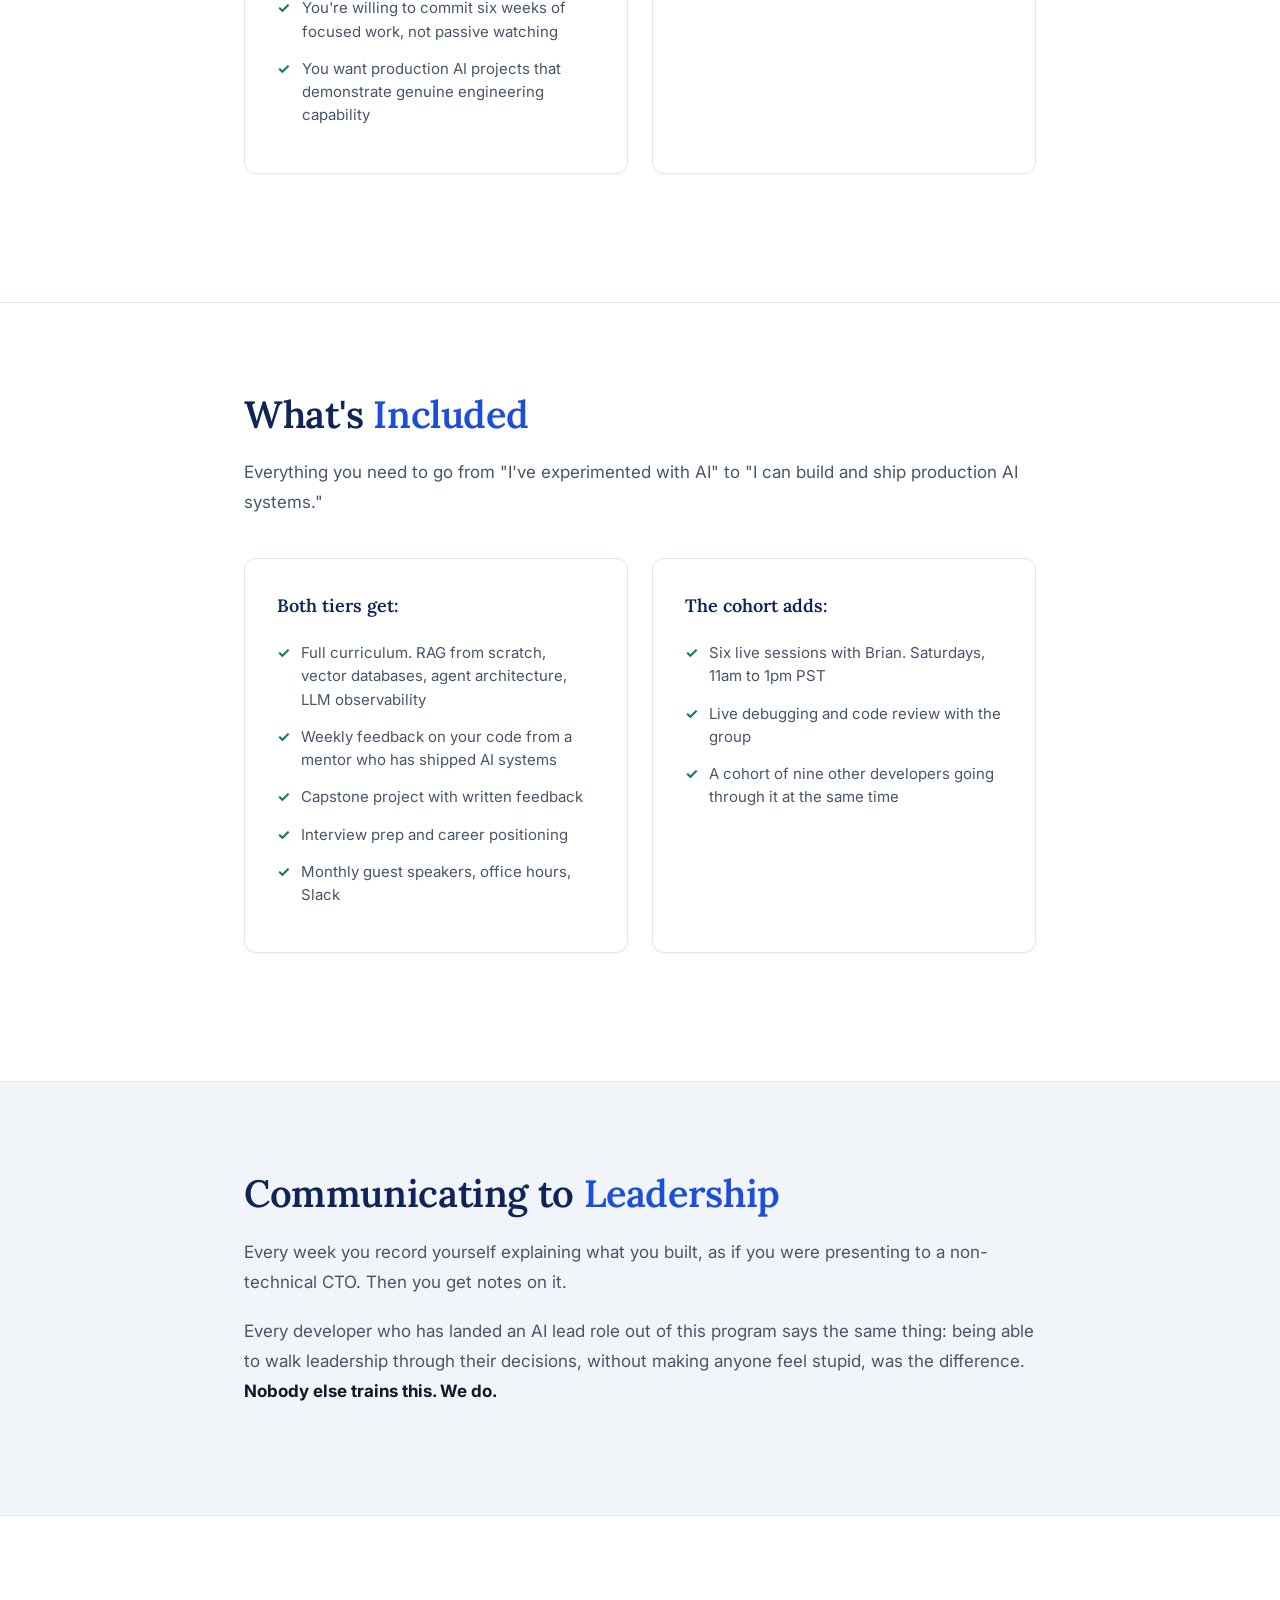
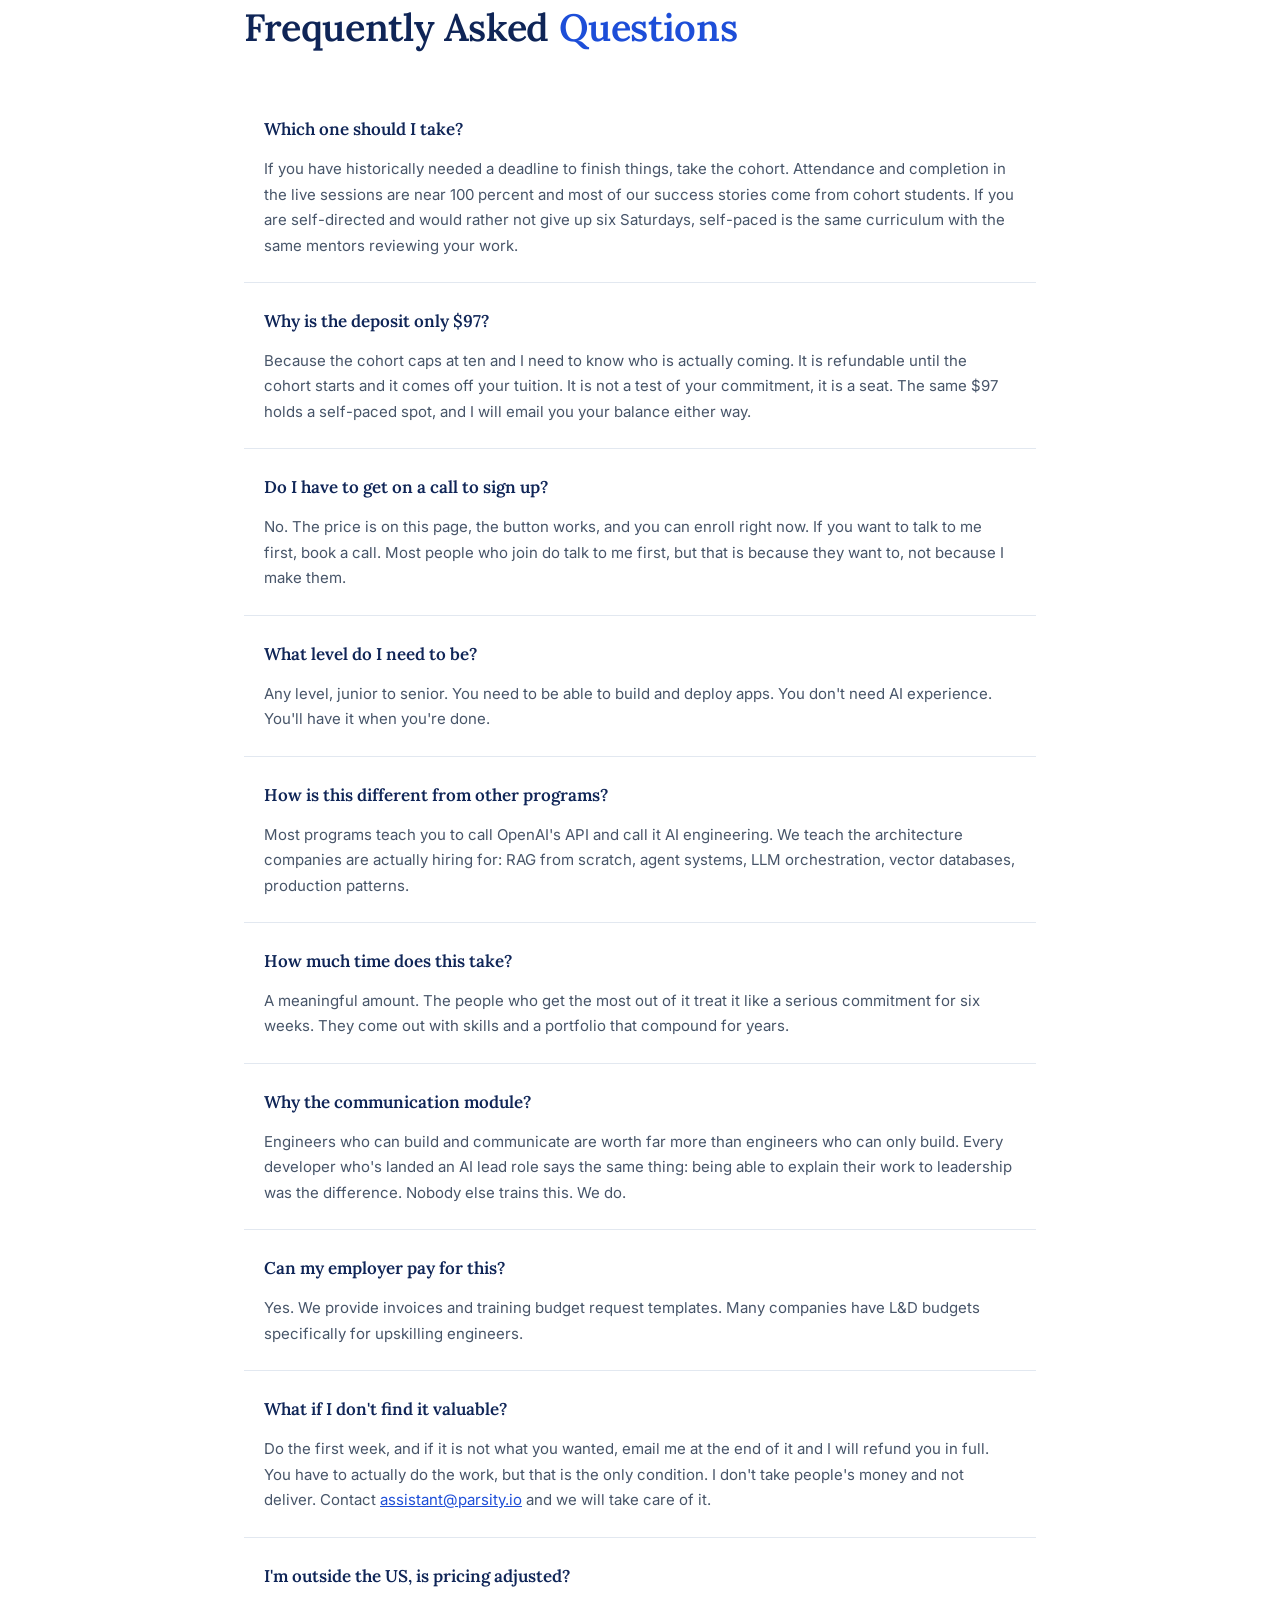
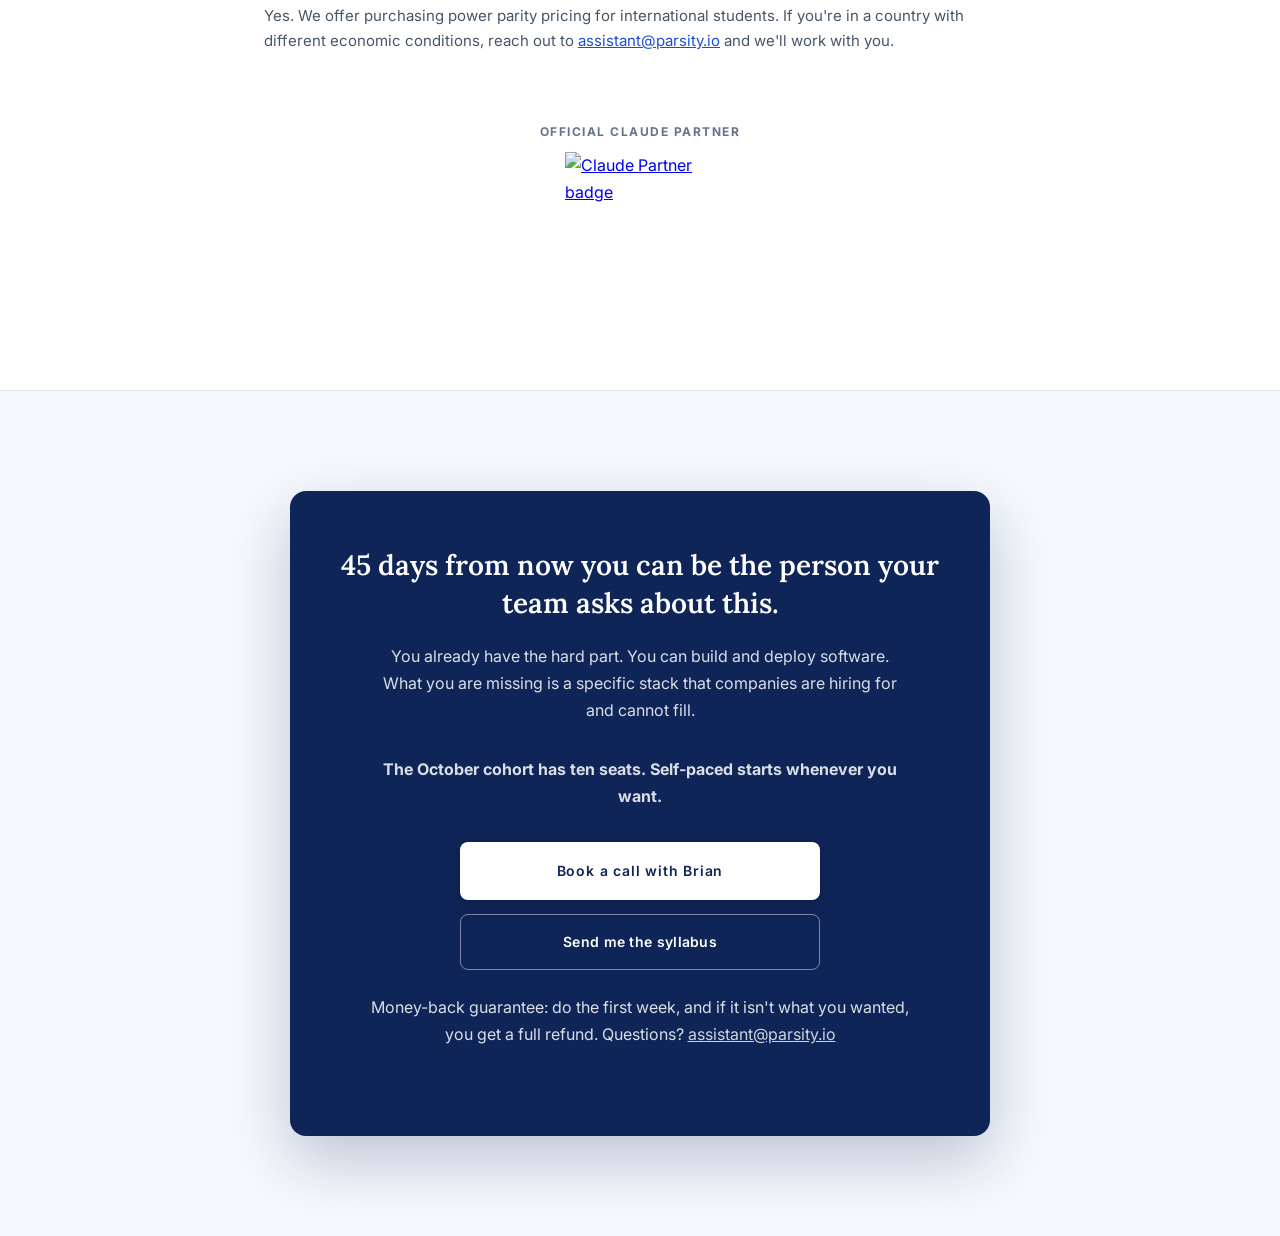
==== commit cc09e2ad: "Revert pricing to $1,197 self-paced / $1,997 cohort Both prices already existed in Stripe under thei" ====
--- a/index.html
+++ b/index.html
@@ -1022,7 +1022,7 @@
 				<div class="pricing-grid">
 					<div class="price-card">
 						<h3>Self-Paced</h3>
-						<div class="price-amount">$1,997</div>
+						<div class="price-amount">$1,197</div>
 						<p class="price-terms">One time.</p>
 						<ul class="price-list">
 							<li>Full curriculum, start whenever you want</li>
@@ -1034,13 +1034,13 @@
 						</ul>
 						<a href="https://buy.stripe.com/dRmfZhgrv7aIchba1N4wM0r" class="cta-btn">Hold my spot for $97</a>
 						<p class="price-fineprint">Refundable. Applies to your tuition.</p>
-						<a href="https://buy.stripe.com/dRm4gz5MRamUftn0rd4wM0s" class="price-alt-link">Or pay in full</a>
+						<a href="https://buy.stripe.com/fZu7sMaW84jFcN47yzdjO0K" class="price-alt-link">Or pay in full</a>
 					</div>
 
 					<div class="price-card featured">
 						<span class="price-tag">Most popular</span>
 						<h3>Live Cohort</h3>
-						<div class="price-amount">$3,997</div>
+						<div class="price-amount">$1,997</div>
 						<p class="price-terms">One time. Ten seats.</p>
 						<p class="price-lead">Everything in self-paced, plus:</p>
 						<ul class="price-list">
@@ -1050,7 +1050,7 @@
 						</ul>
 						<a href="https://buy.stripe.com/dRmfZhgrv7aIchba1N4wM0r" class="cta-btn">Hold my seat for $97</a>
 						<p class="price-fineprint">Refundable until the cohort starts. Applies to your tuition.</p>
-						<a href="https://buy.stripe.com/eVqaEX0sxdz64OJa1N4wM0t" class="price-alt-link">Or pay in full</a>
+						<a href="https://buy.stripe.com/fZueVe0hu4jF00ibOPdjO0L" class="price-alt-link">Or pay in full</a>
 					</div>
 				</div>
 
@@ -1101,12 +1101,12 @@
 						<tbody>
 							<tr class="ours">
 								<td>Parsity self-paced</td>
-								<td>$1,997</td>
+								<td>$1,197</td>
 								<td>Remote, start anytime</td>
 							</tr>
 							<tr class="ours">
 								<td>Parsity live cohort</td>
-								<td>$3,997</td>
+								<td>$1,997</td>
 								<td>Remote, six Saturdays</td>
 							</tr>
 							<tr>
